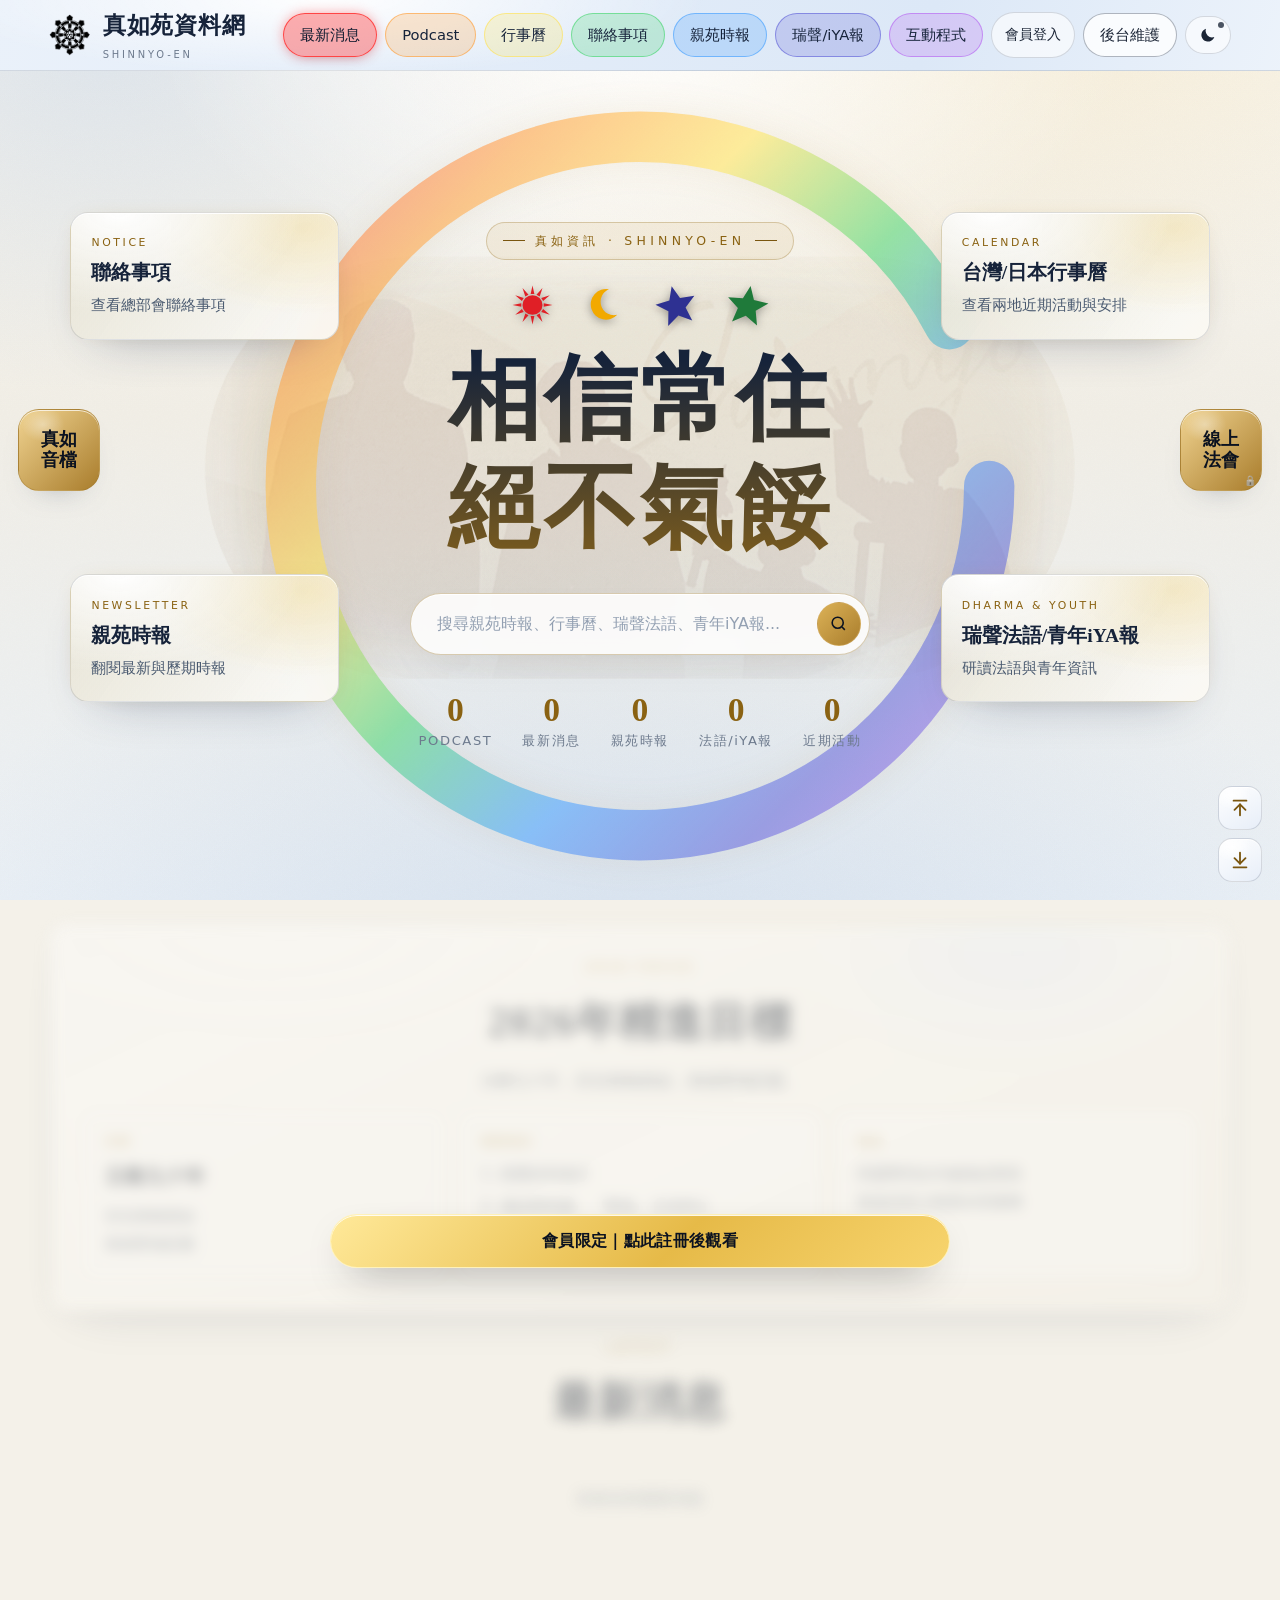
==== index.html @ df14cd8c "Add files via upload" ====
<!DOCTYPE html>
<html lang="zh-Hant">
<head>
  <meta charset="UTF-8" />
  <meta name="viewport" content="width=device-width, initial-scale=1.0" />
  <title>真如苑資料網站｜非官方資訊彙整</title>
  <meta name="description" content="真如苑非官方資料彙整網站，收錄親苑時報、Shinnyo Podcast、行事曆、瑞聲法語等資源。" />
  <meta name="theme-color" content="#0d1728" />
  <meta name="color-scheme" content="dark" />
  <meta name="referrer" content="strict-origin-when-cross-origin" />
  <link rel="stylesheet" href="assets/css/style.css?v=145" />
  <link rel="stylesheet" href="assets/css/member-barcode.css?v=5" />
  <link rel="stylesheet" href="assets/css/ipod.css?v=36" />
  <script src="assets/js/theme.js?v=3"></script>
  <script src="assets/js/scroll-top.js?v=1"></script>
  <link rel="icon" href="data:image/svg+xml,%3Csvg xmlns='http://www.w3.org/2000/svg' viewBox='0 0 100 100'%3E%3Ccircle cx='50' cy='50' r='38' fill='none' stroke='%23d4af68' stroke-width='7' stroke-linecap='round' stroke-dasharray='220 40'/%3E%3C/svg%3E" />
</head>
<body>
  <a class="skip-link" href="#mainContent">跳至主要內容</a>
  <div class="bg-aura"></div>
  <div class="bg-grain"></div>

  <!-- 導覽列 -->
  <nav class="nav" id="nav" aria-label="主要導覽">
    <div class="container nav-inner">
      <a class="brand" href="index.html">
        <img class="mark" src="assets/img/slogo.png" width="42" height="42" alt="" aria-hidden="true" decoding="async" />
        <span><b>真如苑資料網</b><small>SHINNYO-EN</small></span>
      </a>
      <button type="button" class="talk-nav-btn" id="talkFloatBtn" aria-label="真如音檔：開啟真如音檔">
        <span>真如</span><span>音檔</span>
      </button>
      <button type="button" class="talk-nav-btn live-nav-btn" id="liveVideoOpen" aria-label="線上法會：開啟線上法會影片">
        <span>線上</span><span>法會</span>
      </button>
      <button type="button" class="hamburger" id="hamburger" aria-label="開啟導覽選單" aria-controls="navLinks" aria-expanded="false">
        <svg viewBox="0 0 24 24" fill="none" stroke="currentColor" stroke-width="2"><path d="M3 6h18M3 12h18M3 18h18"/></svg>
      </button>
      <div class="nav-links" id="navLinks">
        <a href="#news" class="active">最新消息</a>
        <a href="#podcast">Podcast</a>
        <a href="#calendar">行事曆</a>
        <a href="#headquarters">聯絡事項</a>
        <a href="#newsletter">親苑時報</a>
        <a href="#dharma">瑞聲/iYA報</a>
        <a href="#tools">互動程式</a>
        <button type="button" class="member-nav-btn" id="memberOpen">會員登入</button>
        <button type="button" class="member-nav-btn member-settings-nav-btn" id="memberSettingsOpen" hidden>個人設定</button>
        <a href="admin.html" class="nav-cta">後台維護</a>
        <button type="button" class="member-nav-btn theme-toggle" id="themeToggle" data-theme-toggle aria-label="切換日間／夜間模式" title="切換日間／夜間模式">
          <svg class="ic-sun" viewBox="0 0 24 24" aria-hidden="true"><circle cx="12" cy="12" r="4.4"/><path d="M12 2.2v2.6M12 18.8v2.6M2.2 12h2.6M19.2 12h2.6M5.1 5.1l1.9 1.9M17 17l1.9 1.9M18.9 5.1L17 7M7 17l-1.9 1.9"/></svg>
          <svg class="ic-moon" viewBox="0 0 24 24" aria-hidden="true"><path d="M20.4 14.6A8.6 8.6 0 0 1 9.4 3.6a8.8 8.8 0 1 0 11 11z"/></svg>
          <span class="theme-auto-dot" aria-hidden="true"></span><span class="theme-toggle-text">日間模式</span>
        </button>
      </div>
    </div>
  </nav>

  <!-- Hero -->
  <header class="hero" id="top">
    <svg class="ensou" viewBox="0 0 100 100" aria-hidden="true">
      <circle cx="50" cy="50" r="38.8" fill="none" stroke="url(#g)" stroke-width="5.6" stroke-linecap="round" stroke-dasharray="225 27"/>
      <defs><linearGradient id="g" x1="0" y1="0" x2="1" y2="1">
        <stop offset="0" stop-color="#ff4040"/>
        <stop offset=".17" stop-color="#ff9a2e"/>
        <stop offset=".33" stop-color="#ffe14d"/>
        <stop offset=".5" stop-color="#3ed468"/>
        <stop offset=".67" stop-color="#3b9bff"/>
        <stop offset=".83" stop-color="#5b5bd6"/>
        <stop offset="1" stop-color="#b45ef0"/>
      </linearGradient></defs>
    </svg>
    <div class="container hero-content">
      <span class="eyebrow">真如資訊 · SHINNYO-EN</span>
      <div class="motif-row" aria-hidden="true">
        <img class="motif" src="assets/img/motif-sun.svg?v=3" width="48" height="48" alt="" decoding="async" />
        <img class="motif" src="assets/img/motif-moon.svg?v=2" width="48" height="48" alt="" decoding="async" />
        <img class="motif" src="assets/img/motif-star-blue.svg?v=2" width="48" height="48" alt="" decoding="async" />
        <img class="motif" src="assets/img/motif-star-green.svg?v=2" width="48" height="48" alt="" decoding="async" />
      </div>
      <h1>相信常住<br/>絕不氣餒</h1>
      <form class="hero-search" id="siteSearch" role="search">
        <label class="sr-only" for="siteSearchInput">搜尋網站內容</label>
        <input id="siteSearchInput" type="search" autocomplete="off" placeholder="搜尋親苑時報、行事曆、瑞聲法語、青年iYA報..." />
        <button type="submit" aria-label="搜尋">
          <svg viewBox="0 0 24 24" fill="none" stroke="currentColor" stroke-width="2"><circle cx="11" cy="11" r="7"/><path d="M20 20l-3.5-3.5"/></svg>
        </button>
      </form>
      <div class="stats" id="heroStats">
        <div class="stat"><b id="statPodcast">—</b><span>PODCAST</span></div>
        <div class="stat"><b id="statNews">—</b><span>最新消息</span></div>
        <div class="stat"><b id="statNewsletter">—</b><span>親苑時報</span></div>
        <div class="stat"><b id="statDharma">—</b><span>法語/iYA報</span></div>
        <div class="stat"><b id="statCal">—</b><span>近期活動</span></div>
      </div>
    </div>
    <div class="hero-features" aria-label="四大資料園地">
      <a href="#headquarters" class="hero-feature hero-feature-1 reveal">
        <span class="mini-kicker">NOTICE</span>
        <b>聯絡事項</b>
        <span>查看總部會聯絡事項</span>
      </a>
      <a href="#calendar" class="hero-feature hero-feature-2 reveal">
        <span class="mini-kicker">CALENDAR</span>
        <b>台灣/日本行事曆</b>
        <span>查看兩地近期活動與安排</span>
      </a>
      <a href="#newsletter" class="hero-feature hero-feature-3 reveal">
        <span class="mini-kicker">NEWSLETTER</span>
        <b>親苑時報</b>
        <span>翻閱最新與歷期時報</span>
      </a>
      <a href="#dharma" class="hero-feature hero-feature-4 reveal">
        <span class="mini-kicker">DHARMA &amp; YOUTH</span>
        <b>瑞聲法語/青年iYA報</b>
        <span>研讀法語與青年資訊</span>
      </a>
    </div>
  </header>

  <div class="search-popover" id="searchPopover" aria-live="polite" hidden>
    <div class="search-panel" role="dialog" aria-modal="true" aria-label="搜尋結果">
      <div class="search-panel-head">
        <b>搜尋結果</b>
        <button type="button" id="searchClose" aria-label="關閉搜尋結果">×</button>
      </div>
      <div class="search-results" id="searchResults"></div>
    </div>
  </div>

  <div class="talk-popover ipod-mode" id="talkPopover" hidden>
    <div class="talk-backdrop" data-talk-close aria-hidden="true"></div>
    <section class="talk-panel ipod" id="ipod" role="dialog" aria-modal="true" aria-labelledby="talkDialogTitle">
      <div class="ipod-screen-frame">
        <div class="ipod-screen">
          <div class="talk-head ipod-statusbar">
            <button type="button" class="ipod-close" id="talkClose" aria-label="關閉真如音檔">×</button>
            <span class="ipod-repeat-badge ipod-mode-ic" id="ipodRepeatBadge" data-mode="normal" role="img" aria-label="播放模式：正常" title="播放模式：正常"><svg class="ic-mode-normal" viewBox="0 0 24 24" aria-hidden="true"><path d="M3 12h11"/><path d="M11 7l5 5-5 5"/><path d="M20 5v14"/></svg><svg class="ic-mode-all" viewBox="0 0 24 24" aria-hidden="true"><path d="M16 2.5l4 4-4 4"/><path d="M3 11.5v-1a4 4 0 0 1 4-4h13"/><path d="M8 21.5l-4-4 4-4"/><path d="M21 12.5v1a4 4 0 0 1-4 4H4"/></svg><svg class="ic-mode-one" viewBox="0 0 24 24" aria-hidden="true"><path d="M16 2.5l4 4-4 4"/><path d="M3 11.5v-1a4 4 0 0 1 4-4h13"/><path d="M8 21.5l-4-4 4-4"/><path d="M21 12.5v1a4 4 0 0 1-4 4H4"/><text class="ic-mode-num" x="12" y="15.6" text-anchor="middle">1</text></svg></span>
            <b id="talkDialogTitle">Shinnyo iPod 真如音檔</b>
            <span class="ipod-status-right">
              <span class="ipod-volume-wrap">
                <button type="button" class="ipod-volume-btn" id="ipodVolumeBtn" aria-haspopup="true" aria-expanded="false" aria-label="靜音">
                  <svg class="ic-vol-on" viewBox="0 0 24 24" fill="none" stroke="currentColor" stroke-width="2" stroke-linecap="round" stroke-linejoin="round" aria-hidden="true"><path d="M4 9v6h4l5 5V4L8 9H4z"/><path d="M16.2 8.8a5 5 0 0 1 0 6.4"/><path d="M18.6 6.2a9 9 0 0 1 0 11.6"/></svg>
                  <svg class="ic-vol-off" viewBox="0 0 24 24" fill="none" stroke="currentColor" stroke-width="2" stroke-linecap="round" stroke-linejoin="round" aria-hidden="true"><path d="M4 9v6h4l5 5V4L8 9H4z"/><path d="M15.6 9.4l5.4 5.4M21 9.4l-5.4 5.4"/></svg>
                </button>
                <div class="ipod-volume-pop" id="ipodVolumePop" hidden>
                  <div class="ipod-volume-row">
                    <input type="range" class="ipod-volume-range" id="ipodVolumeRange" min="0" max="100" step="1" value="100" aria-label="音量" />
                    <span class="ipod-volume-pct" id="ipodVolumePct">100%</span>
                  </div>
                </div>
              </span>
              <span class="ipod-battery" aria-hidden="true"></span>
            </span>
          </div>

          <div class="ipod-screen-body">
            <div class="talk-picker" id="talkPicker" hidden>
              <div class="talk-picker-head">
                <label class="sr-only" for="talkFilter">篩選真如音檔</label>
                <input type="search" id="talkFilter" placeholder="輸入關鍵字篩選…" autocomplete="off" />
                <span class="talk-picker-count" id="talkPickerCount"></span>
                <span class="ipod-share-slot" id="talkShareSlot"></span>
              </div>
              <ul class="talk-picker-list" id="talkPickerList" role="listbox" aria-label="真如音檔清單"></ul>
            </div>
            <div class="talk-pager" id="talkPager"></div>

            <div class="ipod-now">
              <div class="ipod-nowmeta" id="ipodNowMeta"></div>
              <div class="talk-list" id="talkList"></div>
              <div class="ipod-progress" id="ipodProgress">
                <span class="ipod-time" id="ipodTimeNow">0:00</span>
                <div class="ipod-bar" id="ipodBar" role="slider" tabindex="0"
                     aria-label="播放進度" aria-valuemin="0" aria-valuemax="100" aria-valuenow="0">
                  <i id="ipodBarFill"></i>
                </div>
                <span class="ipod-time" id="ipodTimeLeft">-0:00</span>
              </div>
            </div>
          </div>
        </div>
      </div>

      <div class="ipod-wheel" id="ipodWheel">
        <button type="button" class="ipod-key ipod-key-menu" data-ipod="menu"><span>menu</span></button>
        <button type="button" class="ipod-key ipod-key-prev" data-ipod="prev" aria-label="上一則">
          <span aria-hidden="true"><svg viewBox="0 0 24 14" fill="currentColor"><path d="M11.2 1.1 2.6 7l8.6 5.9zM21.6 1.1 13 7l8.6 5.9z"/></svg></span>
        </button>
        <button type="button" class="ipod-key ipod-key-next" data-ipod="next" aria-label="下一則">
          <span aria-hidden="true"><svg viewBox="0 0 24 14" fill="currentColor"><path d="M12.8 1.1 21.4 7l-8.6 5.9zM2.4 1.1 11 7l-8.6 5.9z"/></svg></span>
        </button>
        <button type="button" class="ipod-key ipod-key-play ipod-key-repeat" id="ipodRepeatKey" data-ipod="repeat" aria-label="播放模式：正常，按下切換">
          <span class="ipod-mode-ic" data-mode="normal" aria-hidden="true"><svg class="ic-mode-normal" viewBox="0 0 24 24" aria-hidden="true"><path d="M3 12h11"/><path d="M11 7l5 5-5 5"/><path d="M20 5v14"/></svg><svg class="ic-mode-all" viewBox="0 0 24 24" aria-hidden="true"><path d="M16 2.5l4 4-4 4"/><path d="M3 11.5v-1a4 4 0 0 1 4-4h13"/><path d="M8 21.5l-4-4 4-4"/><path d="M21 12.5v1a4 4 0 0 1-4 4H4"/></svg><svg class="ic-mode-one" viewBox="0 0 24 24" aria-hidden="true"><path d="M16 2.5l4 4-4 4"/><path d="M3 11.5v-1a4 4 0 0 1 4-4h13"/><path d="M8 21.5l-4-4 4-4"/><path d="M21 12.5v1a4 4 0 0 1-4 4H4"/><text class="ic-mode-num" x="12" y="15.6" text-anchor="middle">1</text></svg></span>
        </button>
        <div class="ipod-scroll" id="ipodScroll" aria-hidden="true"></div>
        <button type="button" class="ipod-select" id="ipodSelect" data-ipod="select" aria-label="播放">
          <span class="ipod-select-icon" aria-hidden="true">
            <svg class="ic-play" viewBox="0 0 14 16" fill="currentColor"><path d="M2.4 1 12.6 8 2.4 15z"/></svg>
            <svg class="ic-pause" viewBox="0 0 14 16" fill="currentColor"><rect x="2" y="1" width="3.8" height="14" rx=".8"/><rect x="8.2" y="1" width="3.8" height="14" rx=".8"/></svg>
          </span>
        </button>
      </div>

      <span class="ipod-wordmark" aria-hidden="true">Shinnyo iPod</span>
    </section>
  </div>

  <div class="member-popover" id="memberPopover" hidden>
    <div class="member-backdrop" aria-hidden="true"></div>
    <section class="member-panel" role="dialog" aria-modal="true" aria-labelledby="memberDialogTitle">
      <button type="button" class="member-close" id="memberClose" aria-label="關閉會員視窗">×</button>
      <h2 id="memberDialogTitle">會員登入</h2>
      <div class="member-current" id="memberCurrent" hidden>
        <span id="memberCurrentName"></span>
        <button type="button" id="memberBarcodeOpen">出示條碼</button>
        <button type="button" id="memberLogout">登出</button>
      </div>
      <div class="member-note" id="memberNote" hidden></div>
      <div class="member-tabs member-settings-tabs" id="memberSettingsTabs" hidden>
        <button type="button" class="active" data-member-view="barcode">顯示條碼</button>
        <button type="button" data-member-view="profile">修改資料</button>
        <button type="button" data-member-view="contact">聯絡管理員</button>
      </div>
      <section class="member-barcode-pane" id="memberBarcodePane" hidden aria-label="顯示條碼">
        <div id="barcodePaneSurface" class="barcode-scan-surface" role="group" aria-label="我的條碼出示區" tabindex="0">
          <img id="barcodePaneImage" alt="我的個人條碼" hidden />
        </div>
        <p id="barcodePaneStatus" class="member-hint" role="status" aria-live="polite">讀取條碼圖片中…</p>
        <div class="barcode-actions">
          <button type="button" class="btn btn-gold" id="barcodePaneShow" disabled>放大出示</button>
          <button type="button" class="btn" id="barcodePaneManage">新增或更換條碼</button>
          <button type="button" class="btn" id="barcodePaneRetry" hidden>重新讀取</button>
        </div>
      </section>
      <form class="member-form" id="memberProfileForm">
        <label>姓名<input type="text" id="profileName" autocomplete="name" maxlength="50" required /></label>
        <label>經名<input type="text" id="profileDharmaName" autocomplete="off" maxlength="50" required /></label>
        <label>Email<input type="email" id="profileEmail" autocomplete="email" maxlength="120" readonly required /></label>
        <label>手機<input type="tel" id="profileMobile" autocomplete="tel" inputmode="tel" maxlength="10" pattern="09[0-9]{8}" readonly required /></label>
        <div class="member-hint">Email 或手機如需變更，請使用「聯絡管理員」，避免略過身分驗證。</div>
        <button type="submit" class="btn btn-gold member-submit">儲存修改</button>
        <section class="barcode-editor" aria-labelledby="barcodeEditorTitle">
          <h3 id="barcodeEditorTitle">個人條碼</h3>
          <p class="member-hint">上傳您現有的長條形條碼圖片（如發票條碼），儲存後可在其他裝置登入出示。支援 PNG、JPG、WebP，最大 5 MB；請保留完整條碼與左右留白。</p>
          <img id="barcodePreview" class="barcode-preview" alt="個人條碼預覽" hidden />
          <label>新增或更換圖片<input type="file" id="barcodeFile" accept="image/png,image/jpeg,image/webp" aria-describedby="barcodeStatus" /></label>
          <div class="barcode-actions">
            <button type="button" class="btn btn-gold" id="barcodeSave" disabled>儲存條碼圖片</button>
            <button type="button" class="btn" id="barcodeCancel" hidden>取消選取</button>
            <button type="button" class="btn" id="barcodeShow" disabled>放大出示</button>
            <button type="button" class="btn" id="barcodeRemove" disabled>移除圖片</button>
          </div>
          <p id="barcodeStatus" class="member-hint" role="status" aria-live="polite">尚未讀取條碼圖片。</p>
        </section>
      </form>
      <form class="member-form" id="memberContactForm">
        <label>給管理員的訊息<textarea id="contactMessage" rows="5" maxlength="2000" placeholder="請輸入您想告訴管理員的內容" required></textarea></label>
        <div class="member-hint">訊息會寄到管理員信箱，管理員可直接回覆您的 Email。</div>
        <button type="submit" class="btn btn-gold member-submit">送出訊息</button>
      </form>
      <p class="member-status" id="memberStatus" role="status" aria-live="polite">輸入手機即可登入。</p>
      <div class="member-tabs">
        <button type="button" class="active" data-member-tab="login">登入</button>
        <button type="button" data-member-tab="register">註冊</button>
      </div>
      <form class="member-form active" id="memberLoginForm">
        <label>手機<input type="tel" id="memberLoginMobile" autocomplete="tel" inputmode="tel" maxlength="10" pattern="09[0-9]{8}" placeholder="例：0968711059" required /></label>
        <div class="member-hint">請輸入註冊時填寫的手機號碼。</div>
        <button type="submit" class="btn btn-gold member-submit">會員登入</button>
      </form>
      <form class="member-form" id="memberRegisterForm">
        <label>姓名<input type="text" id="memberName" autocomplete="name" maxlength="50" placeholder="請輸入姓名" required /></label>
        <label>經名<input type="text" id="memberDharmaName" autocomplete="off" maxlength="50" placeholder="請輸入經名" required /></label>
        <label>Email<input type="email" id="memberEmail" autocomplete="email" maxlength="120" placeholder="name@example.com" required /></label>
        <label>手機<input type="tel" id="memberMobile" autocomplete="tel" inputmode="tel" maxlength="10" pattern="09[0-9]{8}" placeholder="例：0968711059" required /></label>
        <button type="button" class="btn btn-ghost member-code-request" id="memberRegisterCodeRequest">寄送註冊驗證碼</button>
        <label>六位數驗證碼<input type="text" id="memberRegisterCode" autocomplete="one-time-code" inputmode="numeric" maxlength="6" pattern="[0-9]{6}" placeholder="123456" required /></label>
        <button type="submit" class="btn btn-gold member-submit">驗證並註冊</button>
      </form>
    </section>
  </div>

  <div class="member-note-modal" id="memberNoteModal" hidden>
    <div class="member-note-modal-backdrop" aria-hidden="true"></div>
    <section class="member-note-modal-panel" role="dialog" aria-modal="true" aria-labelledby="memberNoteModalTitle">
      <button type="button" class="member-close" id="memberNoteModalClose" aria-label="關閉訊息視窗">×</button>
      <h2 id="memberNoteModalTitle">給您的訊息</h2>
      <div class="member-note-modal-text" id="memberNoteModalText"></div>
      <button type="button" class="btn btn-gold member-note-modal-ok" id="memberNoteModalOk">我知道了</button>
    </section>
  </div>

  <main id="mainContent" tabindex="-1">
    <!-- 首頁四大區 -->
    <section class="block" id="home">
      <div class="container">
        <div class="section-head center reveal">
          <span class="kicker">EXPLORE</span>
          <h2>四大資料園地</h2>
          <p>一站彙整核心資源，隨時掌握真如苑的法音與動態。</p>
        </div>
        <div class="grid feature-grid" id="featureGrid">
          <a href="#podcast" class="card feature reveal">
            <div class="ic"><svg viewBox="0 0 24 24"><path d="M12 3a4 4 0 0 1 4 4v4a4 4 0 0 1-8 0V7a4 4 0 0 1 4-4z"/><path d="M5 11a7 7 0 0 0 14 0M12 18v3"/></svg></div>
            <h3>Shinnyo Podcast</h3>
            <p>「等一個人的真如cafe」系列訪談，聆聽信徒的修行故事。</p>
            <span class="more">前往收聽 →</span>
          </a>
          <a href="#calendar" class="card feature reveal">
            <div class="ic"><svg viewBox="0 0 24 24"><rect x="3" y="4" width="18" height="17" rx="2"/><path d="M3 9h18M8 2v4M16 2v4"/></svg></div>
            <h3>台灣/日本行事曆</h3>
            <p>切換查看台灣與日本的法會、共修及活動安排。</p>
            <span class="more">查看行事曆 →</span>
          </a>
          <a href="#newsletter" class="card feature reveal">
            <div class="ic"><svg viewBox="0 0 24 24"><path d="M4 5h16v14H4z"/><path d="M8 9h8M8 13h8M8 17h5"/></svg></div>
            <h3>親苑時報</h3>
            <p>各期時報全集，記錄苑內動態與信仰生活點滴。</p>
            <span class="more">翻閱時報 →</span>
          </a>
          <a href="#dharma" class="card feature reveal">
            <div class="ic"><svg viewBox="0 0 24 24"><path d="M12 3c4 4 4 8 0 12-4-4-4-8 0-12z"/><path d="M5 21c3-4 11-4 14 0"/></svg></div>
            <h3>瑞聲法語/青年iYA報</h3>
            <p>切換研讀瑞聲法語、法母十七訓與青年資訊。</p>
            <span class="more">查看內容 →</span>
          </a>
        </div>

        <div class="annual-focus card reveal">
          <div class="section-head compact-head">
            <span class="kicker">2026 FOCUS</span>
            <h2>2026年精進目標</h2>
            <p>立教九十年，祈念南無真如，推進聖地莊嚴。</p>
          </div>
          <div class="annual-grid">
            <div class="annual-panel">
              <span class="mini-kicker">目標</span>
              <h3>立教九十年</h3>
              <p>祈念南無真如<br/>推進聖地莊嚴</p>
            </div>
            <div class="annual-panel">
              <span class="mini-kicker">實踐德目</span>
              <ol>
                <li>慈愛的利他行</li>
                <li>連結歸依處 - 「聖地」之信仰心</li>
              </ol>
            </div>
            <div class="annual-panel">
              <span class="mini-kicker">苑歌</span>
              <p>與靈尊同步共修築起聖苑<br/>悠遠流長之救度永世廣傳</p>
            </div>
          </div>
        </div>

        <!-- 最新消息 -->
        <div class="section-head reveal compact-head" id="news">
          <span class="kicker">LATEST</span>
          <h2>最新消息</h2>
        </div>
        <div class="grid cols-2" id="newsGrid">
          <div class="skeleton">載入中…</div>
        </div>
      </div>
    </section>

    <!-- 台灣/日本行事曆 -->
    <section class="block" id="calendar">
      <div class="container">
        <div class="section-head reveal">
          <span class="kicker">CALENDAR</span>
          <h2>行事曆</h2>
          <p>切換查看台灣與日本的近期活動。</p>
        </div>
        <div class="calendar-tabs" role="tablist" aria-label="選擇行事曆地區">
          <button type="button" id="calendarTaiwanTab" role="tab" aria-selected="true" aria-controls="calendarTaiwanPanel" data-calendar-tab="calendar">台灣行事曆</button>
          <button type="button" id="calendarJapanTab" role="tab" aria-selected="false" aria-controls="calendarJapanPanel" data-calendar-tab="japanCalendar" tabindex="-1">日本行事曆</button>
        </div>
        <div class="calendar-panel" id="calendarTaiwanPanel" role="tabpanel" aria-labelledby="calendarTaiwanTab" data-calendar-panel="calendar">
          <div class="grid cols-2" id="calendarGrid"><div class="skeleton">載入中…</div></div>
        </div>
        <div class="calendar-panel" id="calendarJapanPanel" role="tabpanel" aria-labelledby="calendarJapanTab" data-calendar-panel="japanCalendar" hidden>
          <div class="grid cols-2" id="japanCalendarGrid"><div class="skeleton">載入中…</div></div>
        </div>
      </div>
    </section>

    <!-- 總部會聯絡事項 -->
    <section class="block" id="headquarters">
      <div class="container">
        <div class="section-head reveal">
          <span class="kicker">HEADQUARTERS</span>
          <h2>總部會聯絡事項</h2>
        </div>
        <div class="grid cols-2" id="headquartersGrid"><div class="skeleton">載入中…</div></div>
      </div>
    </section>

    <!-- 親苑時報 -->
    <section class="block" id="newsletter">
      <div class="container">
        <div class="section-head reveal">
          <span class="kicker">NEWSLETTER</span>
          <h2>親苑時報全集</h2>
        </div>
        <div class="jump-picker" id="newsletterPicker" hidden>
          <div class="jp-groups" data-picker-groups role="tablist"></div>
          <div class="jp-slots" data-picker-slots role="group"></div>
        </div>
        <div class="grid cols-4" id="newsletterGrid"><div class="skeleton">載入中…</div></div>
      </div>
    </section>

    <!-- 瑞聲法語／青年iYA報 -->
    <section class="block" id="dharma">
      <div class="container">
        <div class="section-head reveal">
          <span class="kicker">DHARMA &amp; YOUTH</span>
          <h2>瑞聲法語／青年iYA報</h2>
          <p>切換閱讀瑞聲法語與青年iYA報。</p>
        </div>
        <div class="dharma-tabs" role="tablist" aria-label="選擇瑞聲法語或青年iYA報">
          <button type="button" id="dharmaTab" role="tab" aria-selected="true" aria-controls="dharmaPanel" data-dharma-tab="dharma">瑞聲法語</button>
          <button type="button" id="iyaTab" role="tab" aria-selected="false" aria-controls="iyaPanel" data-dharma-tab="iya" tabindex="-1">青年iYA報</button>
        </div>
        <div class="dharma-panel" id="dharmaPanel" role="tabpanel" aria-labelledby="dharmaTab" data-dharma-panel="dharma">
          <div class="jump-picker" id="dharmaPicker" hidden>
            <div class="jp-groups" data-picker-groups role="tablist"></div>
            <div class="jp-slots" data-picker-slots role="group"></div>
          </div>
          <div class="grid cols-8" id="dharmaGrid"><div class="skeleton">載入中…</div></div>
        </div>
        <div class="dharma-panel" id="iyaPanel" role="tabpanel" aria-labelledby="iyaTab" data-dharma-panel="iya" hidden>
          <div class="jump-picker" id="iyaPicker" hidden>
            <div class="jp-groups" data-picker-groups role="tablist"></div>
            <div class="jp-slots" data-picker-slots role="group"></div>
          </div>
          <div class="grid cols-8" id="iyaGrid"><div class="skeleton">載入中…</div></div>
        </div>
      </div>
    </section>
    <!-- 互動程式 -->
    <section class="block" id="tools">
      <div class="container">
        <div class="section-head reveal">
          <span class="kicker">INTERACTIVE</span>
          <h2>互動程式</h2>
        </div>
        <div class="grid cols-3" id="toolsGrid"><div class="skeleton">載入中…</div></div>
      </div>
    </section>
    <!-- Podcast -->
    <section class="block" id="podcast">
      <div class="container">
        <div class="section-head reveal">
          <span class="kicker">PODCAST</span>
          <h2>等一個人的真如cafe</h2>
        </div>
        <div class="grid cols-3" id="podcastGrid"><div class="skeleton">載入中…</div></div>
      </div>
    </section>

  </main>

  <div class="page-jump" aria-label="頁面快速導覽">
    <button type="button" class="page-jump-btn" id="jumpTop" aria-label="回到最上方">
      <svg viewBox="0 0 24 24" aria-hidden="true"><path d="M6 14l6-6 6 6"/><path d="M12 8v12"/><path d="M5 4h14"/></svg>
    </button>
    <button type="button" class="page-jump-btn" id="jumpBottom" aria-label="前往最下方">
      <svg viewBox="0 0 24 24" aria-hidden="true"><path d="M6 10l6 6 6-6"/><path d="M12 4v12"/><path d="M5 20h14"/></svg>
    </button>
  </div>

  <div class="live-video-modal" id="liveVideoModal" hidden>
    <div class="live-video-backdrop" data-live-close></div>
    <section class="live-video-panel" role="dialog" aria-modal="true" aria-label="即時影片播放">
      <button type="button" class="live-video-close" id="liveVideoClose" aria-label="關閉影片">
        <svg viewBox="0 0 24 24" aria-hidden="true"><path d="M6 6l12 12M18 6L6 18"/></svg>
      </button>
      <div class="live-video-frame live-video-launch">
        <div class="live-launch-inner">
          <span class="live-launch-icon" aria-hidden="true">
            <svg viewBox="0 0 24 24"><path d="M8 5v14l11-7z"/></svg>
          </span>
          <h3 id="liveVideoTitle">2026/7/19 10:00 立教90年 真如開祖恆明法會</h3>
          <a class="live-source-link primary" id="liveVideoLink" href="https://vimeo.com/event/4854885">開啟官方影片 →</a>
        </div>
      </div>
      <div class="live-video-actions">
        <a class="live-source-link" id="liveOfficialPageLink" href="https://www.shinnyo-en.org.tw/at2026/index2026.html">前往官方活動頁 →</a>
        <a class="live-line-share" id="liveLineShare" href="https://line.me/R/msg/text/?2026%2F7%2F19%2010%3A00%20%E7%AB%8B%E6%95%9990%E5%B9%B4%20%E7%9C%9F%E5%A6%82%E9%96%8B%E7%A5%96%E6%81%86%E6%98%8E%E6%B3%95%E6%9C%83%0Ahttps%3A%2F%2Fvimeo.com%2Fevent%2F4854885" aria-label="轉傳 LINE">
          <svg viewBox="0 0 48 48" aria-hidden="true">
            <path d="M24 7C13.5 7 5 13.8 5 22.2c0 7.5 6.7 13.7 15.6 14.9.6.1 1.4.5 1.6 1.1.2.5.1 1.3.1 1.8l-.3 2c-.1.6-.5 2.2 1.9 1.2 2.4-1 12.8-7.5 17.5-12.9 3.2-3.5 4.6-7.1 4.6-10.1C43 13.8 34.5 7 24 7z"/>
            <path d="M15.2 25.8h4.2v2.4h-6.9V16.9h2.7v8.9zm8.3 2.4h-2.7V16.9h2.7v11.3zm10.5 0h-2.4l-4.4-6.4v6.4h-2.6V16.9h2.4l4.4 6.5v-6.5H34v11.3zm8.4-8.9h-4.7v2h4.2v2.3h-4.2v2.2h4.7v2.4H35V16.9h7.4v2.4z"/>
          </svg>
        </a>
      </div>
    </section>
  </div>

  <!-- 頁尾 -->
  <footer class="site">
    <div class="container">
      <div class="foot-bottom">
        <span>© <span id="year"></span> 真如苑資料網站（非官方）</span>
        <span>經號:41355所有</span>
      </div>
    </div>
  </footer>

  <script src="assets/js/config.js?v=6"></script>
  <dialog id="barcodeDialog" class="barcode-dialog" aria-labelledby="barcodeDialogTitle">
    <button type="button" id="barcodeClose" class="barcode-close" aria-label="關閉條碼圖片">×</button>
    <h2 id="barcodeDialogTitle">我的條碼</h2>
    <p id="barcodeScanStatus" role="status" aria-live="polite"></p>
    <div id="barcodeScanSurface" class="barcode-scan-surface" role="group" aria-label="個人條碼出示區" tabindex="0" autofocus><img id="barcodeScanImage" alt="供條碼機掃描的個人條碼" hidden /></div>
    <p class="barcode-scan-hint">請提高螢幕亮度，將完整條碼對準掃描器。長條碼可將手機轉為橫向，放大後掃描。</p>
    <button type="button" id="barcodeRetry" class="btn" hidden>重新讀取</button>
    <button type="button" id="barcodeManage" class="btn">新增或更換圖片</button>
  </dialog>
  <script src="assets/js/api.js?v=43"></script>
  <script src="assets/js/member-barcode.js?v=4"></script>
  <script src="assets/js/app.js?v=173"></script>
  <script src="assets/js/ipod.js?v=18"></script>
</body>
</html>
---- assets/css/style.css ----
/* ============================================================
   真如苑資料網站 — 莊嚴禪意深色主題
   ============================================================ */
:root {
  --ink-900: #0b1220;
  --ink-850: #101a2d;
  --ink-800: #14213a;
  --ink-700: #1b2b49;
  --ink-600: #26395e;
  --line: rgba(225, 188, 104, 0.26);
  --line-soft: rgba(255, 255, 255, 0.18);

  --gold-300: #f3d98f;
  --gold-400: #e2bd61;
  --gold-500: #d3a94d;
  --gold-600: #b78a35;
  --gold-glow: rgba(226, 189, 97, 0.42);

  --text: #f5f7fb;
  --text-soft: #c3ccdc;
  --text-dim: #8e9ab0;

  --radius: 18px;
  --radius-sm: 12px;
  --shadow: 0 24px 62px -28px rgba(0, 0, 0, 0.70), 0 14px 30px -18px rgba(130, 162, 220, 0.52), inset 0 1px 0 rgba(255,255,255,.12);
  --maxw: 96%;

  --serif: 'Noto Serif TC', 'Songti TC', 'PMingLiU', Georgia, serif;
  --sans: 'Noto Sans TC', 'PingFang TC', 'Microsoft JhengHei', system-ui, sans-serif;
}

* { box-sizing: border-box; margin: 0; padding: 0; }
html { scroll-behavior: smooth; scroll-padding-top: 86px; }

.skip-link {
  position: fixed;
  left: 16px;
  top: 12px;
  z-index: 9999;
  transform: translateY(-160%);
  padding: 9px 14px;
  border-radius: 10px;
  color: var(--ink-900);
  background: var(--gold-300);
  font-weight: 700;
}
.skip-link:focus { transform: translateY(0); }

body {
  font-family: var(--sans);
  color: var(--text);
  background: #0d1728;
  line-height: 1.75;
  -webkit-font-smoothing: antialiased;
  overflow-x: hidden;
}
html.modal-open,
html.modal-open body { overflow: hidden; }

html.member-locked main section.block {
  min-height: 260px;
  isolation: isolate;
}
html.member-locked main section.block > .container {
  filter: blur(7px);
  opacity: .38;
  pointer-events: none;
  user-select: none;
}
.member-lock-bar {
  position: absolute;
  left: 50%;
  top: 50%;
  z-index: 9;
  transform: translate(-50%, -50%);
  width: min(620px, calc(100% - 32px));
  min-height: 54px;
  padding: 12px 22px;
  border: 1px solid rgba(255, 244, 190, .92);
  border-radius: 999px;
  color: var(--ink-900);
  background: linear-gradient(135deg, #ffe999, #e6ba48 56%, #f7d46d);
  box-shadow: 0 16px 42px -22px rgba(0,0,0,.88), inset 0 1px 0 rgba(255,255,255,.88);
  cursor: pointer;
  font: inherit;
  font-weight: 800;
  text-align: center;
  letter-spacing: .02em;
  transition: transform .2s ease, box-shadow .2s ease, filter .2s ease;
}
.member-lock-bar:hover { filter: brightness(1.05); transform: translate(-50%, -50%) translateY(-2px); }
.member-lock-bar:focus-visible { outline: 3px solid rgba(255,255,255,.92); outline-offset: 3px; }
.member-lock-bar[hidden] { display: none; }

/* 背景氛圍：深藍墨色 + 金色光暈 */
.bg-aura {
  position: fixed; inset: 0; z-index: -2;
  background:
    radial-gradient(760px 420px at 50% 4%, rgba(255, 255, 255, 0.20), transparent 64%),
    radial-gradient(520px 360px at 30% 18%, rgba(255, 255, 255, 0.12), transparent 68%),
    radial-gradient(560px 360px at 72% 18%, rgba(255, 255, 255, 0.12), transparent 68%),
    radial-gradient(1050px 680px at 78% -8%, rgba(226, 189, 97, 0.24), transparent 62%),
    radial-gradient(880px 560px at 8% 5%, rgba(76, 118, 178, 0.34), transparent 62%),
    radial-gradient(1100px 760px at 50% 115%, rgba(50, 82, 132, 0.34), transparent 68%),
    linear-gradient(180deg, #16243c 0%, #101c30 44%, #111a2b 100%);
}
.bg-grain {
  position: fixed; inset: 0; z-index: -1; opacity: 0.032; pointer-events: none;
  background-image: url("data:image/svg+xml,%3Csvg xmlns='http://www.w3.org/2000/svg' width='120' height='120'%3E%3Cfilter id='n'%3E%3CfeTurbulence type='fractalNoise' baseFrequency='0.85' numOctaves='2'/%3E%3C/filter%3E%3Crect width='100%25' height='100%25' filter='url(%23n)'/%3E%3C/svg%3E");
}

a { color: inherit; text-decoration: none; }
img { max-width: 100%; display: block; }

.container { width: 100%; max-width: var(--maxw); margin: 0 auto; padding: 0 clamp(12px, 1.8vw, 24px); }
.gold { color: var(--gold-400); }
.muted { color: var(--text-soft); }

/* ---------- 導覽列 ---------- */
.nav {
  position: fixed; top: 0; left: 0; right: 0; z-index: 100;
  color: #fff; text-shadow: 0 1px 3px rgba(0,0,0,.4);
  border-bottom: 1px solid rgba(255,255,255,.28);
  background:
    radial-gradient(560px 110px at 18% 0%, rgba(255,255,255,.30), transparent 68%),
    radial-gradient(460px 100px at 82% 0%, rgba(118,168,235,.26), transparent 64%),
    linear-gradient(105deg, #16243c 0%, #30446c 28%, #f2f8ff 52%, #4c76b2 72%, #101c30 100%);
  background-size: 140% 100%, 150% 100%, 260% 100%;
  animation: blueWhiteGlowFlow 16s ease-in-out infinite, blueWhiteGlowPulse 5s ease-in-out infinite;
  transition: box-shadow .3s;
}
.nav.scrolled { box-shadow: 0 14px 34px -20px rgba(0,0,0,.55); }
/* 頂欄下緣的細載入進度條（由 api.js 依實際請求驅動） */
.load-progress {
  position: absolute;
  left: 0; right: 0; bottom: -1px;   /* 疊在 border-bottom 上，貼齊下緣 */
  height: 2px;
  z-index: 5;
  overflow: hidden;
  pointer-events: none;
  opacity: 0;
  transition: opacity .3s ease;
}
.load-progress.is-active { opacity: 1; }
.load-progress-fill {
  display: block;
  width: 0; height: 100%;
  border-radius: 0 2px 2px 0;
  background: linear-gradient(90deg, #c81e2d, #ff3b30 45%, #ff6b4a);
  box-shadow: 0 0 8px rgba(255,59,48,.8);
  transition: width .25s ease;
}
@media (prefers-reduced-motion: reduce) {
  .load-progress-fill { transition: none; }
}
.nav .brand b, .nav .brand small { color: #fff !important; }
.nav .nav-links a { color: #fff; background: rgba(255,255,255,.16); border-color: rgba(255,255,255,.28); }
.nav .nav-links a:hover, .nav .nav-links a:focus-visible, .nav .nav-links a.active {
  color: #fff; background: rgba(255,255,255,.36); border-color: rgba(255,255,255,.75); box-shadow: none;
}
/* 主選單 7 顆按鈕：紅橙黃綠藍靛紫（與 hero 彩虹光圈同色系） */
.nav .nav-links a:nth-child(1) { --c: 255, 64, 64; }   /* 紅 */
.nav .nav-links a:nth-child(2) { --c: 255, 154, 46; }  /* 橙 */
.nav .nav-links a:nth-child(3) { --c: 255, 225, 77; }  /* 黃 */
.nav .nav-links a:nth-child(4) { --c: 62, 212, 104; }  /* 綠 */
.nav .nav-links a:nth-child(5) { --c: 59, 155, 255; }  /* 藍 */
.nav .nav-links a:nth-child(6) { --c: 91, 91, 214; }   /* 靛 */
.nav .nav-links a:nth-child(7) { --c: 180, 94, 240; }  /* 紫 */
.nav .nav-links a:nth-child(-n+7) {
  background: rgba(var(--c), .30);
  border-color: rgba(var(--c), .62);
}
.nav .nav-links a:nth-child(-n+7):hover,
.nav .nav-links a:nth-child(-n+7):focus-visible,
.nav .nav-links a:nth-child(-n+7).active {
  color: #fff;
  background: rgba(var(--c), .48);
  border-color: rgba(var(--c), .95);
  box-shadow: 0 0 14px rgba(var(--c), .85), 0 0 30px rgba(var(--c), .40);
}
.nav .nav-cta { background: rgba(0,0,0,.30) !important; border-color: rgba(255,255,255,.65) !important; }
.member-nav-btn {
  border: 1px solid rgba(255,255,255,.36);
  border-radius: 999px;
  background: rgba(255,255,255,.16);
  color: #fff;
  padding: 9px 13px;
  font: inherit;
  font-size: .9rem;
  cursor: pointer;
}
.member-nav-btn:hover,
.member-nav-btn:focus-visible {
  background: rgba(255,255,255,.36);
  border-color: rgba(255,255,255,.75);
  outline: none;
}
.member-nav-btn.is-logged-in {
  border-color: rgba(182,230,199,.72);
  background: linear-gradient(135deg, rgba(182,230,199,.28), rgba(212,175,104,.16));
  box-shadow: 0 0 18px -10px rgba(182,230,199,.9), inset 0 1px 0 rgba(255,255,255,.18);
}
.nav .hamburger { color: #fff; }
.nav-inner { display: flex; align-items: center; gap: 24px; height: 70px; }
.brand { display: flex; align-items: center; gap: 12px; font-family: var(--serif); }
.brand .mark {
  width: 42px; height: 42px; flex: 0 0 42px;
  object-fit: contain;
  filter: drop-shadow(0 0 10px rgba(231, 205, 143, .28));
}
.brand b { font-size: 1.42rem; letter-spacing: .04em; white-space: nowrap; }
.brand small { display: block; color: var(--text-dim); font-size: .62rem; letter-spacing: .28em; font-family: var(--sans); }
.nav-links { display: flex; gap: 8px; margin-left: auto; align-items: center; }
.nav-links a,
.foot-links a {
  display: inline-flex;
  align-items: center;
  justify-content: center;
  min-height: 38px;
  padding: 8px 16px;
  border: 1px solid transparent;
  border-radius: 999px;
  font-size: .92rem;
  font-weight: 500;
  color: var(--text-soft);
  background: rgba(255, 255, 255, .035);
  position: relative;
  transition: color .25s, background .25s, border-color .25s, box-shadow .25s, transform .2s;
}
.nav-links a:hover,
.nav-links a:focus-visible,
.nav-links a.active,
.foot-links a:hover,
.foot-links a:focus-visible {
  color: var(--gold-300);
  background: rgba(212,175,104,.09);
  border-color: rgba(212,175,104,.58);
  box-shadow: 0 0 0 3px rgba(212,175,104,.10);
}
.nav-links a:hover,
.foot-links a:hover { transform: translateY(-1px); }
.nav-links a:focus-visible,
.foot-links a:focus-visible { outline: none; }
.talk-nav-btn {
  position: fixed;
  left: 18px;
  top: 50%;
  z-index: 95;
  width: 82px;
  height: 82px;
  display: grid;
  place-items: center;
  align-content: center;
  gap: 1px;
  padding: 0;
  border: 1px solid rgba(255,255,255,.28);
  border-radius: 21px;
  color: var(--ink-900);
  background:
    radial-gradient(30px 24px at 30% 18%, rgba(255,255,255,.38), transparent 72%),
    linear-gradient(135deg, var(--gold-300), var(--gold-600));
  box-shadow: 0 18px 42px -24px rgba(0,0,0,.78), 0 0 24px -12px rgba(255,255,255,.72), inset 0 1px 0 rgba(255,255,255,.38);
  font-family: var(--serif);
  font-size: 1.12rem;
  font-weight: 800;
  line-height: 1.1;
  cursor: pointer;
  transform: translateY(-50%);
  transition: transform .2s, box-shadow .2s, border-color .2s;
}
.talk-nav-btn span { display: block; letter-spacing: 0; }
/* 線上法會：桌機放在畫面右側，與「真如音檔」左右對稱 */
.live-nav-btn { left: auto; right: 18px; }
/* 未登入時標示為會員限定 */
.live-nav-btn.is-locked::after {
  content: '🔒';
  position: absolute;
  right: 5px;
  bottom: 4px;
  font-size: .62rem;
  line-height: 1;
  filter: grayscale(1);
  opacity: .78;
}
.talk-nav-btn:hover,
.talk-nav-btn:focus-visible {
  border-color: rgba(255,255,255,.55);
  box-shadow: 0 22px 48px -24px rgba(0,0,0,.82), 0 0 30px -10px rgba(255,255,255,.84), inset 0 1px 0 rgba(255,255,255,.46);
  transform: translateY(-50%) translateY(-1px);
  outline: none;
}
.hamburger {
  position: relative;
  display: none; margin-left: auto;
  width: 48px; height: 48px; padding: 0;
  background:
    radial-gradient(28px 22px at 32% 18%, rgba(255,255,255,.26), transparent 72%),
    linear-gradient(150deg, rgba(52,72,112,.92), rgba(22,34,57,.94));
  border: 1px solid rgba(255,255,255,.28);
  border-radius: 15px; color: var(--gold-300); cursor: pointer;
  display: none; place-items: center;
  box-shadow: 0 12px 30px -18px rgba(0,0,0,.72), inset 0 1px 0 rgba(255,255,255,.20);
  transition: color .2s, background .2s, border-color .2s, box-shadow .2s, transform .2s;
}
.hamburger svg { width: 25px; height: 25px; filter: drop-shadow(0 0 8px rgba(243,217,143,.28)); }
.hamburger:hover,
.hamburger:focus-visible {
  color: #fff4c6;
  border-color: rgba(255,255,255,.42);
  box-shadow: 0 16px 34px -20px rgba(0,0,0,.72), 0 0 22px -10px rgba(255,255,255,.70), inset 0 1px 0 rgba(255,255,255,.28);
  transform: translateY(-1px);
  outline: none;
}
.hamburger.member-logged-in {
  color: #e7ffe9;
  border-color: rgba(182,230,199,.72);
  background:
    radial-gradient(28px 22px at 32% 18%, rgba(255,255,255,.30), transparent 72%),
    linear-gradient(150deg, rgba(74,119,92,.92), rgba(28,49,48,.94));
  box-shadow: 0 16px 34px -20px rgba(0,0,0,.72), 0 0 24px -8px rgba(182,230,199,.90), inset 0 1px 0 rgba(255,255,255,.28);
}
.hamburger.member-logged-in::after {
  content: '';
  position: absolute;
  top: 7px;
  right: 7px;
  width: 9px;
  height: 9px;
  border: 2px solid rgba(20,31,52,.92);
  border-radius: 50%;
  background: #b6e6c7;
  box-shadow: 0 0 12px rgba(182,230,199,.88);
}

/* ---------- Hero ---------- */
.hero {
  position: relative;
  min-height: 100vh;
  padding: 148px 0 72px;
  text-align: center;
  overflow: hidden;
  display: flex;
  align-items: center;
  justify-content: center;
}
.hero::before {
  content: '';
  position: absolute;
  left: 50%;
  top: 52%;
  width: min(1320px, 68vw);
  aspect-ratio: 1600 / 777;
  transform: translate(-50%, -50%);
  background: url("../img/hero-shinnyo-wash.png") center / contain no-repeat;
  border-radius: 999px;
  opacity: .46;
  mix-blend-mode: screen;
  filter: saturate(.75) brightness(1.12);
  -webkit-mask-image: radial-gradient(ellipse at center, #000 0 58%, rgba(0,0,0,.78) 70%, transparent 100%);
  mask-image: radial-gradient(ellipse at center, #000 0 58%, rgba(0,0,0,.78) 70%, transparent 100%);
  pointer-events: none;
  z-index: 0;
}
.hero::after {
  content: '';
  position: absolute;
  left: 50%;
  top: 52%;
  width: min(1320px, 68vw);
  aspect-ratio: 1600 / 777;
  transform: translate(calc(-50% + 10px), calc(-50% + 12px));
  background: url("../img/hero-shinnyo-wash.png") center / contain no-repeat;
  border-radius: 999px;
  opacity: .18;
  mix-blend-mode: multiply;
  filter: saturate(.35) brightness(.62) blur(.6px);
  -webkit-mask-image: radial-gradient(ellipse at center, #000 0 58%, rgba(0,0,0,.72) 70%, transparent 100%);
  mask-image: radial-gradient(ellipse at center, #000 0 58%, rgba(0,0,0,.72) 70%, transparent 100%);
  pointer-events: none;
  z-index: 0;
}
.hero .ensou {
  position: absolute; top: 54%; left: 50%; width: min(900px, 124vw); aspect-ratio: 1;
  transform: translate(-50%, -50%); opacity: .62; z-index: 0; pointer-events: none;
  filter: drop-shadow(0 0 22px rgba(212, 175, 104, .14));
  animation: spin 38s linear infinite;
}
@keyframes spin { to { transform: translate(-50%, -50%) rotate(360deg); } }
@keyframes spinMobileOuter { to { transform: translate(-50%, -50%) rotate(360deg); } }
.hero-content { position: relative; z-index: 3; }
.eyebrow {
  display: inline-flex; align-items: center; gap: 10px; font-size: .78rem; letter-spacing: .34em;
  color: var(--gold-300); text-transform: uppercase; margin-bottom: 18px;
  padding: 7px 16px; border: 1px solid var(--line); border-radius: 999px;
  background: rgba(212,175,104,.05);
}
.eyebrow::before, .eyebrow::after { content: ''; width: 22px; height: 1px; background: var(--gold-600); }
/* 日月星辰四小圖（取自苑內版畫圖樣） */
.motif-row {
  display: flex;
  align-items: center;
  justify-content: center;
  gap: clamp(14px, 2vw, 26px);
  margin: 4px 0 16px;
}
.motif {
  width: clamp(36px, 3.6vw, 50px);
  height: auto;
  display: block;
  filter: drop-shadow(0 2px 5px rgba(0, 0, 0, .35));
  animation: motifFloat 5.2s ease-in-out infinite;
}
.motif:nth-child(2) { animation-delay: .5s; }
.motif:nth-child(3) { animation-delay: 1s; }
.motif:nth-child(4) { animation-delay: 1.5s; }
@keyframes motifFloat {
  0%, 100% { transform: translateY(0); }
  50% { transform: translateY(-4px); }
}
/* 深色底下深藍星星會糊掉，補一圈淡光暈 */
html:not([data-theme="light"]) .motif {
  filter: drop-shadow(0 0 6px rgba(255, 255, 255, .55)) drop-shadow(0 2px 5px rgba(0, 0, 0, .45));
}
@media (max-width: 860px) {
  .motif-row { gap: 14px; margin: 0 0 10px; }
}

.hero h1 {
  font-family: var(--serif); font-weight: 600; line-height: 1.18;
  font-size: clamp(2.9rem, 7.6vw, 5.8rem); letter-spacing: .03em;
  background: linear-gradient(180deg, #fff 10%, var(--gold-300) 130%);
  -webkit-background-clip: text; background-clip: text; color: transparent;
}
.hero p.lead { max-width: 640px; margin: 16px auto 0; color: var(--text-soft); font-size: 1.08rem; }
.hero-actions { margin-top: 28px; display: flex; gap: 14px; justify-content: center; flex-wrap: wrap; }
.sr-only {
  position: absolute;
  width: 1px;
  height: 1px;
  padding: 0;
  margin: -1px;
  overflow: hidden;
  clip: rect(0, 0, 0, 0);
  white-space: nowrap;
  border: 0;
}
.hero-search {
  width: min(460px, 92%);
  margin: 30px auto 0;
  display: flex;
  align-items: center;
  gap: 10px;
  padding: 8px;
  border: 1px solid rgba(212,175,104,.32);
  border-radius: 999px;
  background: rgba(8, 13, 25, .66);
  box-shadow: 0 18px 48px -28px rgba(0,0,0,.9), inset 0 1px 0 rgba(255,255,255,.04);
  backdrop-filter: blur(10px);
}
.hero-search:focus-within {
  border-color: rgba(212,175,104,.72);
  box-shadow: 0 0 0 4px rgba(212,175,104,.12), 0 18px 48px -28px rgba(0,0,0,.9);
}
.hero-search input {
  min-width: 0;
  flex: 1;
  height: 44px;
  border: 0;
  outline: 0;
  background: transparent;
  color: var(--text);
  font: inherit;
  padding: 0 12px 0 18px;
}
.hero-search input::placeholder { color: var(--text-dim); }
.hero-search button {
  width: 44px;
  height: 44px;
  border: 1px solid rgba(212,175,104,.45);
  border-radius: 50%;
  display: grid;
  place-items: center;
  cursor: pointer;
  color: var(--ink-900);
  background: linear-gradient(135deg, var(--gold-400), var(--gold-600));
  transition: transform .2s, box-shadow .25s;
}
.hero-search button:hover,
.hero-search button:focus-visible {
  transform: translateY(-1px);
  box-shadow: 0 10px 28px -16px var(--gold-glow);
  outline: none;
}
.hero-search svg { width: 19px; height: 19px; }

.btn {
  display: inline-flex; align-items: center; gap: 9px; cursor: pointer;
  padding: 13px 26px; border-radius: 999px; font-size: .96rem; font-weight: 500;
  border: 1px solid transparent; transition: transform .2s, box-shadow .3s, background .25s, color .25s;
}
.btn:hover { transform: translateY(-2px); }
.btn-gold {
  background: linear-gradient(135deg, var(--gold-400), var(--gold-600));
  color: var(--ink-900); box-shadow: 0 14px 34px -12px var(--gold-glow);
}
.btn-gold:hover { box-shadow: 0 18px 44px -10px var(--gold-glow); }
.btn-ghost { border-color: var(--line); color: var(--text); background: rgba(255,255,255,.02); }
.btn-ghost:hover { border-color: var(--gold-500); color: var(--gold-300); }

.search-popover {
  position: fixed;
  inset: 0;
  z-index: 180;
  display: grid;
  place-items: start center;
  padding: 92px 18px 24px;
  background: rgba(3, 6, 13, .48);
  backdrop-filter: blur(8px);
}
.search-popover[hidden] { display: none !important; }
.search-panel {
  width: min(760px, 100%);
  max-height: min(70vh, 680px);
  overflow: hidden;
  border: 1px solid rgba(212,175,104,.26);
  border-radius: 18px;
  background: rgba(10, 16, 32, .96);
  box-shadow: 0 30px 80px -32px rgba(0,0,0,.95);
}
.search-panel-head {
  display: flex;
  align-items: center;
  justify-content: space-between;
  gap: 16px;
  padding: 16px 18px;
  border-bottom: 1px solid var(--line-soft);
}
.search-panel-head b {
  font-family: var(--serif);
  color: var(--gold-300);
  font-size: 1.12rem;
}
.search-panel-head button {
  width: 34px;
  height: 34px;
  border: 1px solid var(--line-soft);
  border-radius: 50%;
  background: rgba(255,255,255,.03);
  color: var(--text-soft);
  cursor: pointer;
  font-size: 1.4rem;
  line-height: 1;
}
.search-panel-head button:hover,
.search-panel-head button:focus-visible {
  color: var(--gold-300);
  border-color: var(--gold-600);
  outline: none;
}
.search-results {
  max-height: calc(min(70vh, 680px) - 67px);
  overflow: auto;
  padding: 12px;
}
.search-result {
  display: block;
  padding: 14px 16px;
  border: 1px solid transparent;
  border-radius: 12px;
  color: inherit;
}
.search-result:hover,
.search-result:focus-visible {
  border-color: rgba(212,175,104,.45);
  background: rgba(212,175,104,.07);
  outline: none;
}
.search-result + .search-result { margin-top: 8px; }
.search-result .type {
  display: inline-flex;
  margin-bottom: 4px;
  color: var(--gold-300);
  font-size: .72rem;
  letter-spacing: .16em;
}
.search-result b { display: block; color: var(--text); font-size: 1rem; }
.search-result p { color: var(--text-soft); font-size: .88rem; margin-top: 4px; line-height: 1.55; }
.search-empty { color: var(--text-soft); text-align: center; padding: 34px 18px; }

/* 統計列 */
.stats { display: flex; gap: 30px; justify-content: center; flex-wrap: wrap; margin-top: 38px; }
.stat { text-align: center; }
.stat b { font-family: var(--serif); font-size: 2.1rem; color: var(--gold-300); display: block; line-height: 1; }
.stat span { font-size: .82rem; color: var(--text-dim); letter-spacing: .12em; }

.hero-features {
  position: absolute;
  inset: 0;
  z-index: 3;
  pointer-events: none;
}
.hero-feature {
  position: absolute;
  width: clamp(320px, 20vw, 390px);
  min-height: 146px;
  padding: 22px 24px;
  border: 1px solid rgba(255,255,255,.42);
  border-radius: 18px;
  background:
    radial-gradient(260px 140px at 18% 0%, rgba(255,255,255,.38), transparent 68%),
    radial-gradient(220px 120px at 88% 12%, rgba(242,210,126,.34), transparent 72%),
    linear-gradient(125deg, rgba(226,189,97,.30), transparent 34%),
    linear-gradient(135deg, rgba(69,101,160,.94), rgba(24,40,72,.96) 48%, rgba(126,94,38,.68) 100%);
  background-size: 100% 100%, 100% 100%, 220% 220%, 220% 220%;
  box-shadow:
    0 28px 68px -28px rgba(0, 0, 0, .94),
    0 0 34px -10px rgba(255,255,255,.72),
    0 0 30px -8px rgba(226,189,97,.58),
    inset 0 1px 0 rgba(255,255,255,.34);
  backdrop-filter: blur(10px);
  display: flex;
  flex-direction: column;
  justify-content: center;
  gap: 4px;
  text-align: left;
  pointer-events: auto;
  overflow: hidden;
  transition: transform .28s, border-color .28s, box-shadow .28s, background-position .7s;
  animation: featureGradient 9s ease-in-out infinite alternate;
}
.hero-feature::before {
  content: '';
  position: absolute;
  inset: 0;
  pointer-events: none;
  background:
    linear-gradient(115deg, transparent 0 34%, rgba(255,255,255,.24) 46%, transparent 58%),
    radial-gradient(160px 80px at 86% 18%, rgba(243,217,143,.20), transparent 72%);
  transform: translateX(-120%);
  opacity: .72;
  transition: transform .72s ease;
}
.hero-feature::after {
  content: '';
  position: absolute;
  top: 50%;
  width: clamp(58px, 5vw, 112px);
  height: 1px;
  background: linear-gradient(90deg, transparent, rgba(255,255,255,.78), rgba(226,189,97,.70));
  pointer-events: none;
  box-shadow: 0 0 18px rgba(255,255,255,.42);
}
.hero-feature:hover {
  border-color: rgba(255,255,255,.38);
  transform: translateY(-6px) scale(1.015);
  background-position: 0 0, 100% 50%, 100% 50%;
  box-shadow: 0 28px 70px -34px rgba(0, 0, 0, .9), 0 0 38px -16px rgba(255,255,255,.78), 0 0 32px -14px rgba(226,189,97,.55), inset 0 1px 0 rgba(255,255,255,.24);
}
.hero-feature:hover::before { transform: translateX(120%); }
.hero-feature > * { position: relative; z-index: 1; }
.hero-feature .mini-kicker {
  color: #ffe3a0;
  font-size: .68rem;
  letter-spacing: .24em;
  text-shadow: 0 0 12px rgba(226,189,97,.46);
}
.hero-feature b {
  color: #fff;
  font-family: var(--serif);
  font-size: 1.22rem;
  text-shadow: 0 2px 12px rgba(0,0,0,.34), 0 0 18px rgba(255,255,255,.28);
}
.hero-feature span:last-child {
  color: rgba(242,248,255,.90);
  font-size: .94rem;
  line-height: 1.55;
}
@keyframes featureGradient {
  0% { background-position: 0 0, 0% 50%, 0% 50%; }
  100% { background-position: 0 0, 100% 50%, 100% 50%; }
}
.hero-feature-1 { left: 9.2%; top: 23.5%; }
.hero-feature-2 { right: 9.2%; top: 23.5%; }
.hero-feature-3 { left: 9.2%; bottom: 22%; }
.hero-feature-4 { right: 9.2%; bottom: 22%; }
.hero-feature-1::after,
.hero-feature-3::after {
  left: 100%;
  background: linear-gradient(90deg, rgba(212, 175, 104, .58), transparent);
}
.hero-feature-2::after,
.hero-feature-4::after {
  right: 100%;
}

/* ---------- 區塊 ---------- */
section.block {
  padding: 20px 0;
  position: relative;
  content-visibility: auto;
  contain-intrinsic-size: auto 720px;
}
.feature-grid { grid-template-columns: repeat(auto-fit, minmax(220px, 1fr)); }
#home .section-head.center,
#featureGrid { display: none; }
#home { padding-top: 22px; }
.section-head {
  width: 100%;
  margin-bottom: 16px;
  text-align: center;
  display: flex;
  flex-direction: column;
  align-items: center;
}
.section-head .kicker { color: var(--gold-400); letter-spacing: .28em; font-size: .76rem; text-transform: uppercase; }
.section-head h2 {
  font-family: var(--serif); font-weight: 600; font-size: clamp(1.7rem, 3.6vw, 2.6rem);
  margin-top: 8px; letter-spacing: .03em;
}
.section-head h2,
.section-head p { max-width: 760px; }
.section-head p { color: var(--text-soft); margin: 8px auto 0; max-width: 620px; }
.section-head.center { text-align: center; }
.section-head.center p { margin-left: auto; margin-right: auto; }

/* 玻璃卡片通用 */
.card {
  position: relative;
  background:
    radial-gradient(420px 190px at 20% 0%, rgba(255,255,255,.22), transparent 62%),
    radial-gradient(320px 180px at 82% 8%, rgba(255,255,255,.12), transparent 66%),
    linear-gradient(155deg, rgba(58, 80, 126, .82), rgba(24, 39, 66, .84) 58%, rgba(17, 29, 50, .90));
  border: 1px solid rgba(255,255,255,.22); border-radius: var(--radius); padding: 22px;
  box-shadow: var(--shadow); backdrop-filter: blur(6px);
  transition: transform .3s, border-color .3s, box-shadow .3s;
  overflow: hidden;
  height: 100%;
  min-height: 220px;
}
.card::before {
  content: ''; position: absolute; inset: 0; border-radius: inherit; padding: 1px;
  background: linear-gradient(150deg, rgba(255,255,255,.78), rgba(255,255,255,.30) 18%, rgba(226,189,97,.50) 42%, transparent 72%);
  -webkit-mask: linear-gradient(#000 0 0) content-box, linear-gradient(#000 0 0);
  -webkit-mask-composite: xor; mask-composite: exclude; opacity: .9; transition: opacity .3s;
  pointer-events: none; /* 裝飾邊框不可攔截點擊，否則卡片內的輸入框會無法輸入 */
}
.card::after {
  content: '';
  position: absolute;
  inset: 1px;
  border-radius: inherit;
  pointer-events: none;
  background:
    linear-gradient(180deg, rgba(255,255,255,.18), transparent 32%),
    radial-gradient(320px 90px at 28% 0%, rgba(255,255,255,.22), transparent 70%);
  opacity: .92;
  z-index: 2;
}
.cafe-card::after {
  background:
    url("../img/coffee-steam.gif") no-repeat calc(100% - 16px) 14px / 44px 44px,
    linear-gradient(180deg, rgba(255,255,255,.18), transparent 32%),
    radial-gradient(320px 90px at 28% 0%, rgba(255,255,255,.22), transparent 70%);
}
.card:hover { transform: translateY(-7px); border-color: rgba(255,255,255,.34); box-shadow: 0 36px 78px -30px rgba(0,0,0,.78), 0 20px 42px -22px rgba(226,189,97,.42), 0 0 34px -18px rgba(255,255,255,.55); }
.card:hover::before { opacity: 1; }
.card > * { position: relative; z-index: 1; }
.line-card-share {
  position: absolute;
  bottom: 12px;
  right: 10px;
  z-index: 5;
  display: inline-grid;
  place-items: center;
  min-width: 42px;
  height: 28px;
  padding: 0 9px;
  border: 1px solid rgba(255,255,255,.34);
  border-radius: 999px;
  background: #06c755;
  color: #fff;
  font-size: .72rem;
  font-weight: 800;
  line-height: 1;
  letter-spacing: 0;
  cursor: pointer;
  box-shadow: 0 10px 24px -14px rgba(0,0,0,.75);
  transition: transform .2s, filter .2s, box-shadow .2s;
}
.latest-badge + .line-card-share { bottom: 12px; }
.line-card-share:hover,
.line-card-share:focus-visible {
  transform: translateY(-1px);
  filter: brightness(1.06);
  outline: 2px solid rgba(255,255,255,.72);
  outline-offset: 2px;
  box-shadow: 0 14px 30px -16px rgba(0,0,0,.82);
}
.latest-badge {
  position: absolute;
  top: 10px;
  right: 10px;
  z-index: 4;
  padding: 4px 8px;
  border: 1px solid rgba(255,255,255,.34);
  border-radius: 999px;
  background: linear-gradient(135deg, rgba(255,238,181,.98), rgba(209,159,66,.94));
  color: #1d2638;
  box-shadow: 0 8px 20px -12px rgba(0,0,0,.65), 0 0 18px rgba(226,189,97,.32);
  font-size: .68rem;
  font-weight: 700;
  line-height: 1;
  white-space: nowrap;
  pointer-events: none;
}
.paper .latest-badge,
.dharma-item .latest-badge {
  top: 12px;
  right: 12px;
}
.cafe-card .ep { padding-right: 48px; }

.grid {
  display: grid;
  gap: 16px;
  width: 100%;
  align-items: stretch;
  grid-auto-rows: 1fr;
  position: relative;
}
.grid.can-swipe-prev::before,
.grid.can-swipe-next::after,
.talk-list.can-swipe-prev::before,
.talk-list.can-swipe-next::after {
  position: absolute;
  top: 50%;
  z-index: 3;
  min-width: 42px;
  height: 24px;
  display: inline-flex;
  align-items: center;
  justify-content: center;
  border: 1px solid rgba(255,255,255,.18);
  border-radius: 999px;
  background: rgba(8,17,34,.62);
  box-shadow: 0 8px 22px rgba(0,0,0,.22);
  color: var(--gold-300);
  font-size: 1rem;
  line-height: 1;
  letter-spacing: 2px;
  pointer-events: none;
  transform: translateY(-50%);
  animation: swipeHint 1.8s ease-in-out infinite;
}
.grid.can-swipe-prev::before,
.talk-list.can-swipe-prev::before {
  content: "<<";
  left: 14px;
}
.grid.can-swipe-next::after,
.talk-list.can-swipe-next::after {
  content: ">>";
  right: 14px;
}
.talk-list.can-swipe-prev::before,
.talk-list.can-swipe-next::after { display: none; }
.grid.slide-next > .card,
.grid.slide-next > .grid-spacer { animation: cardPageNext .32s ease-out both; }
.grid.slide-prev > .card,
.grid.slide-prev > .grid-spacer { animation: cardPagePrev .32s ease-out both; }
.grid.slide-next > .card:nth-child(2),
.grid.slide-prev > .card:nth-child(2) { animation-delay: .035s; }
.grid.slide-next > .card:nth-child(3),
.grid.slide-prev > .card:nth-child(3) { animation-delay: .07s; }
.grid.slide-next > .card:nth-child(4),
.grid.slide-prev > .card:nth-child(4) { animation-delay: .105s; }
.grid-spacer {
  visibility: hidden;
  min-height: 1px;
}
.grid.cols-8 { grid-template-columns: repeat(8, 1fr); }
.grid.cols-5 { grid-template-columns: repeat(5, 1fr); }
.grid.cols-4 { grid-template-columns: repeat(4, 1fr); }
.grid.cols-3 { grid-template-columns: repeat(3, 1fr); }
.grid.cols-2 { grid-template-columns: repeat(2, 1fr); }
.compact-head { margin-top: 0; }

/* 特色（首頁四大區） */
.feature .ic {
  width: 50px; height: 50px; border-radius: 14px; display: grid; place-items: center;
  background: rgba(212,175,104,.1); border: 1px solid var(--line); margin-bottom: 18px;
}
.feature .ic svg { width: 26px; height: 26px; stroke: var(--gold-300); fill: none; stroke-width: 1.6; }
.feature h3 { font-family: var(--serif); font-size: 1.22rem; margin-bottom: 8px; }
.feature p { color: var(--text-soft); font-size: .94rem; }
.feature .more { margin-top: 16px; color: var(--gold-300); font-size: .88rem; display: inline-flex; gap: 6px; align-items: center; }
.feature:hover .more { gap: 11px; }
.feature .more { transition: gap .25s; }

.annual-focus {
  margin: 0 0 24px;
  min-height: 0;
  padding: clamp(22px, 3vw, 34px);
}
.annual-focus .section-head { margin-bottom: 18px; }
.annual-grid {
  display: grid;
  grid-template-columns: repeat(3, minmax(0, 1fr));
  gap: 16px;
}
.annual-panel {
  min-height: 150px;
  padding: 18px 20px;
  border: 1px solid var(--line-soft);
  border-radius: var(--radius-sm);
  background: rgba(8, 13, 25, .28);
}
.annual-panel .mini-kicker {
  display: block;
  color: var(--gold-400);
  font-size: .7rem;
  letter-spacing: .22em;
  margin-bottom: 8px;
}
.annual-panel h3 {
  font-family: var(--serif);
  font-size: 1.22rem;
  margin-bottom: 8px;
}
.annual-panel p,
.annual-panel ol {
  color: var(--text-soft);
  font-size: .96rem;
  line-height: 1.85;
}
.annual-panel ol {
  padding-left: 1.25em;
}
.annual-panel li + li { margin-top: 4px; }

/* 最新消息 */
.news-item { display: flex; gap: 20px; align-items: flex-start; }
.news-date {
  flex: 0 0 64px; text-align: center; font-family: var(--serif);
  border-right: 1px solid var(--line); padding-right: 18px;
}
.news-date b { display: block; font-size: 1.5rem; color: var(--gold-300); line-height: 1; }
.news-date span { font-size: .72rem; color: var(--text-dim); }
.news-body h3 { font-size: 1.08rem; margin-bottom: 6px; }
.news-body p { color: var(--text-soft); font-size: .92rem; }
.news-card-image {
  position: relative;
  width: 100%;
  aspect-ratio: 16 / 9;
  margin-bottom: 16px;
  overflow: hidden;
  border: 1px solid rgba(255,255,255,.18);
  border-radius: 13px;
  background: linear-gradient(135deg, rgba(212,175,104,.12), rgba(255,255,255,.05));
  display: grid;
  place-items: center;
}
.news-card-image img {
  width: 100%;
  height: 100%;
  display: block;
  object-fit: cover;
}
.news-card-image img[hidden] { display: none; }
.news-card-image span {
  color: var(--text-dim);
  font-size: .76rem;
}
.news-card-image.is-error {
  aspect-ratio: auto;
  min-height: 52px;
}
/* Podcast */
.pod { display: flex; flex-direction: column; }
.pod,
.card.stack,
.dharma-item { min-height: 220px; }
.pod .ep { color: var(--gold-400); font-weight: 600; letter-spacing: .1em; font-size: .8rem; }
.pod h3 { font-family: var(--serif); font-size: 1.18rem; margin: 8px 0; }
.pod .meta { color: var(--text-dim); font-size: .82rem; margin-bottom: 10px; }
.pod .play { margin-top: auto; padding-top: 14px; display: inline-flex; align-items: center; gap: 9px; color: var(--gold-300); font-size: .9rem; }
.pod .play .pbtn { width: 34px; height: 34px; border-radius: 50%; display: grid; place-items: center; background: rgba(212,175,104,.12); border: 1px solid var(--line); }
.pod .play svg { width: 14px; height: 14px; fill: var(--gold-300); }

/* 行事曆 */
.calendar-tabs,
.dharma-tabs {
  width: min(100%, 460px);
  margin: 0 auto 18px;
  padding: 5px;
  display: grid;
  grid-template-columns: repeat(2, minmax(0, 1fr));
  gap: 5px;
  border: 1px solid rgba(255,255,255,.18);
  border-radius: 14px;
  background: rgba(12,24,43,.68);
  box-shadow: inset 0 1px 0 rgba(255,255,255,.07);
}
.calendar-tabs button,
.dharma-tabs button {
  min-height: 44px;
  padding: 9px 14px;
  border: 1px solid transparent;
  border-radius: 10px;
  background: transparent;
  color: var(--text-soft);
  font: inherit;
  font-weight: 650;
  cursor: pointer;
  transition: color .2s, background .2s, border-color .2s, box-shadow .2s;
}
.calendar-tabs button:hover,
.calendar-tabs button:focus-visible,
.dharma-tabs button:hover,
.dharma-tabs button:focus-visible {
  color: var(--gold-300);
  border-color: rgba(212,175,104,.34);
  outline: none;
}
.calendar-tabs button[aria-selected="true"],
.dharma-tabs button[aria-selected="true"] {
  color: #fff4cf;
  border-color: rgba(212,175,104,.5);
  background: linear-gradient(145deg, rgba(212,175,104,.24), rgba(212,175,104,.1));
  box-shadow: 0 8px 22px -14px rgba(226,189,97,.72), inset 0 1px 0 rgba(255,255,255,.12);
}
.calendar-panel,
.dharma-panel { width: 100%; }
.calendar-panel[hidden],
.dharma-panel[hidden] { display: none; }

/* 快速跳轉選擇器（親苑時報／瑞聲法語／青年iYA報 共用）*/
.jump-picker {
  display: grid;
  gap: 12px;
  width: min(100%, 780px);
  margin: 0 auto 20px;
}
.jump-picker[hidden] { display: none; }
.jp-groups {
  display: flex;
  flex-wrap: wrap;
  justify-content: center;
  gap: 5px;
  padding: 5px;
  border: 1px solid rgba(255,255,255,.18);
  border-radius: 14px;
  background: rgba(12,24,43,.68);
  box-shadow: inset 0 1px 0 rgba(255,255,255,.07);
}
.jp-group {
  min-height: 38px;
  padding: 7px 14px;
  border: 1px solid transparent;
  border-radius: 10px;
  background: transparent;
  color: var(--text-soft);
  font: inherit;
  font-weight: 650;
  letter-spacing: .02em;
  cursor: pointer;
  transition: color .2s, background .2s, border-color .2s, box-shadow .2s;
}
.jp-group:hover,
.jp-group:focus-visible {
  color: var(--gold-300);
  border-color: rgba(212,175,104,.34);
  outline: none;
}
.jp-group[aria-selected="true"] {
  color: #fff4cf;
  border-color: rgba(212,175,104,.5);
  background: linear-gradient(145deg, rgba(212,175,104,.24), rgba(212,175,104,.1));
  box-shadow: 0 8px 22px -14px rgba(226,189,97,.72), inset 0 1px 0 rgba(255,255,255,.12);
}
.jp-slots {
  display: grid;
  grid-template-columns: repeat(12, minmax(0, 1fr));
  gap: 6px;
}
.jp-slot {
  min-height: 42px;
  display: grid;
  place-items: center;
  padding: 6px 4px;
  border: 1px solid var(--line);
  border-radius: 10px;
  background: rgba(12,24,43,.5);
  color: var(--text-soft);
  font-size: .86rem;
  font-weight: 650;
  text-decoration: none;
  transition: color .2s, background .2s, border-color .2s, transform .2s, box-shadow .2s;
}
a.jp-slot:hover,
a.jp-slot:focus-visible {
  color: #fff4cf;
  border-color: rgba(212,175,104,.55);
  background: linear-gradient(145deg, rgba(212,175,104,.26), rgba(212,175,104,.1));
  transform: translateY(-2px);
  box-shadow: 0 10px 22px -14px rgba(226,189,97,.8);
  outline: none;
}
.jp-slot.is-off { opacity: .32; cursor: default; }
@media (max-width: 860px) {
  .jp-slots { grid-template-columns: repeat(6, minmax(0, 1fr)); }
}
@media (max-width: 460px) {
  .jp-slots { grid-template-columns: repeat(4, minmax(0, 1fr)); }
  .jp-group { padding: 7px 10px; font-size: .88rem; }
}
.cal-item { display: flex; align-items: center; gap: 18px; }
.cal-chip {
  flex: 0 0 70px; height: 70px; border-radius: 14px; display: grid; place-items: center; text-align: center;
  background: linear-gradient(160deg, rgba(243,217,143,.24), rgba(226,189,97,.08));
  border: 1px solid var(--line); font-family: var(--serif);
}
.cal-chip b { font-size: 1.5rem; color: var(--gold-300); line-height: 1; }
.cal-chip span { font-size: .68rem; color: var(--text-soft); }
.cal-info h3 { font-size: 1.06rem; }
.cal-info .where { color: var(--text-dim); font-size: .85rem; margin-top: 3px; display: flex; gap: 8px; flex-wrap: wrap; }
.tag {
  font-size: .68rem; color: var(--gold-300); background: rgba(212,175,104,.1);
  border: 1px solid var(--line); border-radius: 999px; padding: 1px 10px;
}

/* 親苑時報 */
.paper { display: flex; flex-direction: column; }
.paper { min-height: 100%; }
.iya-item .muted.small { margin: 8px 0 12px; }
.paper .cover {
  aspect-ratio: 3/4; border-radius: var(--radius-sm); margin-bottom: 16px; overflow: hidden;
  background: linear-gradient(160deg, #30446c, #172641);
  display: grid; place-items: center; border: 1px solid rgba(255,255,255,.14); position: relative;
  container-type: inline-size;
  box-shadow: inset 0 1px 0 rgba(255,255,255,.10), 0 14px 24px -18px rgba(0,0,0,.75);
}
.paper .cover img { width: 100%; height: 100%; object-fit: contain; background: #fff; }
.paper .cover img + .ph { display: none; }
.paper .cover.no-thumb .ph { display: block; }
.paper .cover.no-thumb {
  background: linear-gradient(180deg, #fbfaf6, #ebe3d6);
}
.paper .cover .ph { font-family: var(--serif); color: var(--gold-400); text-align: center; padding: 16px; }
.paper .cover .ph b { font-size: 1.8rem; display: block; }
.paper .cover .news-ph {
  position: absolute;
  inset: 0;
  width: auto;
  height: auto;
  border-radius: inherit;
  padding: clamp(20px, 8%, 30px);
  display: flex;
  flex-direction: column;
  justify-content: center;
  align-items: flex-start;
  overflow: hidden;
  color: #172033;
  background:
    linear-gradient(90deg, rgba(231,205,143,.86) 0 30%, transparent 30%),
    linear-gradient(180deg, #fffdf8, #efe8da);
  box-shadow: none;
}
.paper .cover .news-ph::before,
.paper .cover .news-ph::after {
  content: '';
  position: absolute;
  background: rgba(34, 146, 170, .22);
}
.paper .cover .news-ph::before { right: 14px; top: 14px; width: 34%; height: 28%; border-radius: 4px; }
.paper .cover .news-ph::after { left: 9%; bottom: 25%; width: 44%; height: 26%; border-radius: 4px; background: rgba(212, 117, 70, .25); }
.paper .cover .news-ph-strip {
  position: absolute;
  right: 8%;
  bottom: 8%;
  width: 28%;
  height: 34%;
  border-radius: 4px;
  background: rgba(86, 117, 72, .25);
}
.paper .cover .news-ph-title {
  position: relative;
  z-index: 1;
  color: #222b3d;
  font-size: clamp(1.65rem, 10.2cqw, 2.65rem);
  line-height: 1.18;
  letter-spacing: 0;
  text-align: left;
}
.paper .cover .news-ph-mark {
  position: relative;
  z-index: 1;
  margin-top: 10px;
  color: #c8a45c;
  font-family: var(--sans);
  font-size: .58rem;
  letter-spacing: .22em;
}
.paper .cover .news-ph b {
  position: absolute;
  right: 9%;
  bottom: 20%;
  z-index: 1;
  color: #d4af68;
  font-size: clamp(1.08rem, 5.2cqw, 1.5rem);
  line-height: 1;
}
.paper .cover .news-ph em {
  position: absolute;
  right: 9%;
  bottom: 8%;
  z-index: 1;
  color: #d4af68;
  font-style: normal;
  font-size: clamp(2.35rem, 10.5cqw, 3.25rem);
  line-height: 1;
}
.paper h3 {
  font-size: .98rem;
  white-space: nowrap;
  overflow: hidden;
  text-overflow: ellipsis;
}
.paper .issue { color: var(--text-dim); font-size: .8rem; margin-top: 3px; }

/* 瑞聲法語 */
.dharma-item { position: relative; padding-left: 22px; }
.dharma-item::before {
  display: none;
}
.dharma-cover {
  /* PDF 封面是直式，跟親苑時報／青年iYA報用同一個比例；
     原本的 16/10 是一列 3 張時代留下的，縮到一列 8 張會把封面壓成扁扁一條。 */
  aspect-ratio: 3/4;
  border-radius: var(--radius-sm);
  margin: 0 0 16px -4px;
  overflow: hidden;
  background: linear-gradient(160deg, #30446c, #172641);
  display: grid;
  place-items: center;
  border: 1px solid rgba(255,255,255,.14);
  box-shadow: inset 0 1px 0 rgba(255,255,255,.10), 0 14px 24px -18px rgba(0,0,0,.75);
}
.dharma-cover img { width: 100%; height: 100%; object-fit: contain; background: #fff; }
.dharma-cover img + .ph { display: none; }
.dharma-cover.no-thumb .ph { display: block; }
.dharma-cover .ph { font-family: var(--serif); color: var(--gold-400); text-align: center; padding: 16px; }
.dharma-cover .ph b { display: block; font-size: 1.1rem; }
.dharma-cover .ph span { display: block; color: var(--text-soft); font-size: .82rem; margin-top: 4px; }
.dharma-item .cat { color: var(--gold-400); font-size: .76rem; letter-spacing: .12em; }
.dharma-item h3 { font-family: var(--serif); font-size: 1.2rem; margin: 6px 0 10px; }
.dharma-item p { color: var(--text-soft); font-size: .95rem; }
.dharma-item .date { color: var(--text-dim); font-size: .8rem; margin-top: auto; padding-top: 14px; }
.dharma-item .dharma-read {
  margin-top: 6px;
  padding-top: 0;
  font-weight: 600;
}

.tool-card {
  display: flex;
  flex-direction: column;
  justify-content: center;
  min-height: 190px;
}
.tool-card::after {
  background:
    url("../img/ferris-wheel.gif") no-repeat calc(100% - 14px) 12px / 46px 46px,
    linear-gradient(180deg, rgba(255,255,255,.18), transparent 32%),
    radial-gradient(320px 90px at 28% 0%, rgba(255,255,255,.22), transparent 70%);
}
.tool-card .tool-mark { margin-right: 48px; }
.tool-card .tool-mark {
  width: 44px;
  height: 44px;
  border-radius: 12px;
  display: grid;
  place-items: center;
  margin-bottom: 16px;
  color: var(--ink-900);
  background: linear-gradient(135deg, var(--gold-300), var(--gold-600));
  font-weight: 700;
}
.tool-card .latest-badge {
  position: static;
  align-self: flex-start;
  margin: -8px 0 12px;
}
.tool-card h3 {
  font-family: var(--serif);
  font-size: 1.16rem;
  margin-bottom: 8px;
}
.tool-card .more-link { margin-top: auto; padding-top: 14px; }

/* 連結列 / CTA */
/* 頁尾 */
footer.site {
  padding: 16px 0; margin-top: 4px;
  color: #fff;
  text-shadow: 0 1px 3px rgba(0,0,0,.62);
  background:
    radial-gradient(520px 120px at 18% 0%, rgba(255,255,255,.28), transparent 68%),
    radial-gradient(460px 110px at 82% 0%, rgba(118,168,235,.24), transparent 64%),
    linear-gradient(105deg, #16243c 0%, #30446c 28%, #f2f8ff 52%, #4c76b2 72%, #101c30 100%);
  background-size: 140% 100%, 150% 100%, 260% 100%;
  animation: blueWhiteGlowFlow 16s ease-in-out infinite, blueWhiteGlowPulse 5s ease-in-out infinite;
}
footer.site .foot-brand,
footer.site .foot-brand span,
footer.site .foot-brand small { color: #fff !important; }
.foot-grid { display: flex; justify-content: space-between; align-items: center; gap: 22px; flex-wrap: wrap; }
.foot-brand { font-family: var(--serif); color: var(--text); display: flex; align-items: center; gap: 12px; }
.foot-brand .mark {
  width: 34px;
  height: 34px;
  flex: 0 0 34px;
  object-fit: contain;
  filter: drop-shadow(0 0 8px rgba(231, 205, 143, .22));
}
.foot-links { display: flex; gap: 8px; align-items: center; justify-content: flex-end; flex-wrap: wrap; font-size: .92rem; }
.foot-note {
  width: 100%;
  margin: 16px auto 0;
  font-size: .82rem;
  line-height: 1.7;
  text-align: center;
}
.foot-bottom {
  display: flex; justify-content: center; align-items: center; gap: 6px 20px;
  flex-wrap: wrap; margin-top: 0; font-size: 1rem; color: #fff; font-weight: 600;
}

/* demo 提示 */
.demo-banner {
  appearance: none;
  position: fixed; bottom: 18px; left: 50%; transform: translateX(-50%); z-index: 90;
  padding: 10px 20px; border-radius: 999px; font-size: .8rem; font-weight: 600;
  font-family: var(--sans);
  color: var(--ink-900); border: 1px solid rgba(255,255,255,.72);
  background:
    radial-gradient(90px 38px at 18% 0%, rgba(255,255,255,.96), transparent 72%),
    linear-gradient(110deg, rgba(255,255,255,.92), rgba(255,249,226,.9), rgba(235,248,255,.9), rgba(255,255,255,.94));
  box-shadow: 0 10px 30px -18px rgba(15,23,42,.38), 0 0 26px rgba(255,255,255,.58);
  text-shadow: 0 1px 0 rgba(255,255,255,.92);
  cursor: pointer;
}
.demo-banner b { color: var(--ink-900); }
html.talk-open,
html.talk-open body {
  overflow: hidden;
}
.talk-popover[hidden] { display: none; }
.talk-popover {
  position: fixed;
  inset: 0;
  z-index: 10000;
  display: grid;
  place-items: center;
  padding: 18px;
  isolation: isolate;
}
.talk-backdrop {
  position: absolute;
  inset: 0;
  z-index: 0;
  background: rgba(5, 10, 20, .58);
  backdrop-filter: blur(4px);
}
.talk-panel {
  position: relative;
  z-index: 1;
  width: min(520px, 100%);
  display: flex;
  flex-direction: column;
  height: auto;
  max-height: min(86vh, 760px);
  max-height: min(86dvh, 760px);
  overflow: hidden;
  border: 1px solid rgba(255,255,255,.22);
  border-radius: 18px;
  background:
    radial-gradient(420px 190px at 20% 0%, rgba(255,255,255,.22), transparent 62%),
    linear-gradient(155deg, rgba(58,80,126,.94), rgba(12,21,39,.97));
  box-shadow: 0 34px 84px -36px rgba(0,0,0,.88), inset 0 1px 0 rgba(255,255,255,.18);
}
.talk-head {
  flex: 0 0 auto;
  display: flex;
  justify-content: space-between;
  align-items: center;
  gap: 14px;
  padding: 16px 18px;
  border-bottom: 1px solid rgba(255,255,255,.14);
}
.talk-head b { font-family: var(--serif); font-size: 1.18rem; color: var(--text); }
.talk-head button {
  width: 34px;
  height: 34px;
  border: 1px solid rgba(255,255,255,.22);
  border-radius: 50%;
  background: rgba(255,255,255,.06);
  color: var(--text);
  font-size: 1.4rem;
  line-height: 1;
  cursor: pointer;
}
.talk-list {
  position: relative;
  flex: 0 0 auto;
  display: grid;
  align-content: start;
  gap: 10px;
  min-height: 0;
  max-height: none;
  overflow-x: hidden;
  overflow-y: hidden;
  overscroll-behavior: contain;
  -webkit-overflow-scrolling: touch;
  padding: 18px;
  touch-action: pan-y;
}
.talk-list.slide-next .talk-item { animation: cardPageNext .32s ease-out both; }
.talk-list.slide-prev .talk-item { animation: cardPagePrev .32s ease-out both; }
/* 真如音檔：可直接點選的清單 */
.talk-picker {
  flex: 1 1 auto;
  display: flex;
  flex-direction: column;
  min-height: 0;
  margin: 0 18px 14px;
  overflow: hidden;
  border: 1px solid rgba(255,255,255,.14);
  border-radius: 14px;
  background: rgba(255,255,255,.04);
}
.talk-picker[hidden] { display: none; }
.talk-picker-head {
  flex: 0 0 auto;
  display: flex;
  align-items: center;
  gap: 10px;
  padding: 10px 12px;
  border-bottom: 1px solid rgba(255,255,255,.12);
}
.talk-picker-head input {
  flex: 1 1 auto;
  min-width: 0;
  min-height: 38px;
  padding: 8px 12px;
  border: 1px solid rgba(255,255,255,.16);
  border-radius: 10px;
  background: rgba(9,17,32,.55);
  color: var(--text);
  font: inherit;
  font-size: .9rem;
}
.talk-picker-head input::placeholder { color: var(--text-dim); }
.talk-picker-head input:focus {
  outline: none;
  border-color: var(--gold-500);
  box-shadow: 0 0 0 3px rgba(212,175,104,.14);
}
.talk-picker-count {
  flex: 0 0 auto;
  color: var(--text-dim);
  font-size: .78rem;
  white-space: nowrap;
}
.talk-picker-list {
  flex: 1 1 auto;
  min-height: 0;
  display: grid;
  align-content: start;
  gap: 6px;
  margin: 0;
  padding: 8px;
  list-style: none;
  overflow-y: auto;
  overscroll-behavior: contain;
}
.talk-pick {
  width: 100%;
  display: grid;
  grid-template-columns: 30px minmax(0, 1fr) auto;
  align-items: center;
  gap: 10px;
  padding: 9px 11px;
  border: 1px solid transparent;
  border-radius: 11px;
  background: rgba(255,255,255,.045);
  color: var(--text);
  font: inherit;
  text-align: left;
  cursor: pointer;
  transition: background .2s, border-color .2s, color .2s;
}
.talk-pick:hover,
.talk-pick:focus-visible {
  border-color: rgba(212,175,104,.45);
  background: rgba(212,175,104,.10);
  outline: none;
}
.talk-pick.is-active {
  border-color: rgba(212,175,104,.62);
  background: linear-gradient(145deg, rgba(212,175,104,.26), rgba(212,175,104,.10));
  box-shadow: inset 0 1px 0 rgba(255,255,255,.12);
}
.talk-pick-no {
  font-family: var(--serif);
  font-size: .92rem;
  color: var(--gold-300);
  text-align: center;
}
.talk-pick-body { min-width: 0; display: grid; gap: 2px; }
.talk-pick-body b,
.talk-pick-body small {
  overflow: hidden;
  text-overflow: ellipsis;
  white-space: nowrap;
}
.talk-pick-body b { font-weight: 600; font-size: .94rem; }
.talk-pick-body small { color: var(--text-soft); font-size: .78rem; }
.talk-pick-state {
  color: var(--gold-300);
  font-size: .72rem;
  font-weight: 700;
  white-space: nowrap;
}
.talk-pick-empty {
  padding: 22px 12px;
  color: var(--text-dim);
  text-align: center;
  font-size: .88rem;
}

.talk-pager {
  flex: 0 0 auto;
  display: flex;
  align-items: center;
  justify-content: center;
  gap: 10px;
  padding: 0 18px 16px;
}
.talk-page-btn {
  min-width: 74px;
  height: 34px;
  border: 1px solid rgba(255,255,255,.18);
  border-radius: 10px;
  background: rgba(255,255,255,.075);
  color: var(--text);
  cursor: pointer;
}
.talk-page-btn:disabled {
  opacity: .42;
  cursor: default;
}
.talk-page-info {
  min-width: 44px;
  text-align: center;
  color: var(--text-soft);
  font-size: .88rem;
}
.talk-item {
  display: grid;
  grid-template-columns: 44px minmax(0, 1fr) auto;
  gap: 12px;
  align-items: center;
  padding: 18px;
  border: 1px solid rgba(255,255,255,.14);
  border-radius: 14px;
  background: rgba(255,255,255,.055);
}
.talk-item .line-card-share {
  position: static;
  grid-column: 3;
  grid-row: 1;
  align-self: start;
  justify-self: end;
}
.talk-icon {
  grid-column: 1;
  grid-row: 1;
  width: 44px;
  height: 44px;
  display: grid;
  place-items: center;
  border-radius: 13px;
  color: var(--ink-900);
  background: linear-gradient(135deg, var(--gold-300), var(--gold-600));
  font-weight: 700;
}
.talk-item > div {
  grid-column: 2;
  grid-row: 1;
  display: grid;
  gap: 6px;
  min-width: 0;
}
.talk-item h3 { margin: 0; font-family: var(--serif); font-size: 1.05rem; }
.talk-item p { margin: 0; color: var(--text-soft); font-size: .9rem; line-height: 1.55; }
.talk-item .more-link { margin-top: 8px; }
.talk-item a[target="_blank"] { display: none; }
.talk-audio {
  display: block;
  grid-column: 1 / -1;
  grid-row: 2;
  width: 100%;
  max-width: 528px;
  margin: 12px auto 0;
  border-radius: 999px;
}
.talk-embed {
  display: block;
  width: 100%;
  height: 220px;
  margin-top: 10px;
  border: 1px solid rgba(255,255,255,.16);
  border-radius: 14px;
  background: rgba(0,0,0,.28);
}
.member-popover[hidden] { display: none; }
.member-popover {
  position: fixed;
  inset: 0;
  z-index: 10010;
  display: grid;
  place-items: center;
  padding: 18px;
}
.member-backdrop {
  position: absolute;
  inset: 0;
  background: rgba(5,10,20,.62);
  backdrop-filter: blur(5px);
}
.member-panel {
  position: relative;
  z-index: 1;
  width: min(430px, 100%);
  max-height: calc(100dvh - 36px);
  padding: 26px;
  overflow-y: auto;
  border: 1px solid rgba(255,255,255,.22);
  border-radius: 18px;
  background:
    radial-gradient(420px 190px at 20% 0%, rgba(255,255,255,.22), transparent 62%),
    linear-gradient(155deg, rgba(58,80,126,.96), rgba(12,21,39,.98));
  box-shadow: 0 34px 84px -36px rgba(0,0,0,.88), inset 0 1px 0 rgba(255,255,255,.18);
}
.member-close {
  position: absolute;
  top: 14px;
  right: 14px;
  width: 34px;
  height: 34px;
  border: 1px solid rgba(255,255,255,.22);
  border-radius: 50%;
  background: rgba(255,255,255,.06);
  color: var(--text);
  font-size: 1.35rem;
  line-height: 1;
  cursor: pointer;
}
.member-panel h2 {
  margin: 0 0 8px;
  padding-right: 44px;
  font-family: var(--serif);
  font-size: clamp(1.72rem, 8vw, 2.25rem);
}
.member-current {
  display: flex;
  align-items: center;
  justify-content: space-between;
  gap: 10px;
  margin: 4px 0 12px;
  padding: 10px 12px;
  border: 1px solid rgba(182,230,199,.28);
  border-radius: 12px;
  background: rgba(95,160,124,.12);
  color: #c9f1d7;
  font-weight: 700;
}
.member-current[hidden] { display: none; }
.member-current span {
  min-width: 0;
  overflow-wrap: anywhere;
}
.member-current button {
  flex: 0 0 auto;
  min-height: 34px;
  padding: 0 14px;
  border: 1px solid rgba(255,255,255,.22);
  border-radius: 10px;
  background: rgba(255,255,255,.08);
  color: var(--text);
  font: inherit;
  cursor: pointer;
}
.member-current button:hover,
.member-current button:focus-visible {
  border-color: rgba(212,175,104,.58);
  color: var(--gold-300);
}
.member-note {
  margin: 0 0 12px;
  padding: 10px 12px;
  border: 1px solid rgba(212,175,104,.4);
  border-radius: 12px;
  background: rgba(212,175,104,.1);
  color: var(--gold-300);
  line-height: 1.6;
  white-space: pre-wrap;
  overflow-wrap: anywhere;
}
.member-note[hidden] { display: none; }
.member-note-modal[hidden] { display: none; }
.member-note-modal {
  position: fixed;
  inset: 0;
  z-index: 10020;
  display: grid;
  place-items: center;
  padding: 18px;
}
.member-note-modal-backdrop {
  position: absolute;
  inset: 0;
  background: rgba(5,10,20,.66);
  backdrop-filter: blur(5px);
}
.member-note-modal-panel {
  position: relative;
  z-index: 1;
  width: min(460px, 100%);
  max-height: calc(100dvh - 36px);
  padding: 26px;
  overflow-y: auto;
  border: 1px solid rgba(212,175,104,.45);
  border-radius: 18px;
  background:
    radial-gradient(420px 190px at 20% 0%, rgba(243,217,143,.18), transparent 62%),
    linear-gradient(155deg, rgba(58,80,126,.96), rgba(12,21,39,.98));
  box-shadow: 0 34px 84px -36px rgba(0,0,0,.88), inset 0 1px 0 rgba(255,255,255,.18);
}
.member-note-modal-panel h2 {
  margin: 0 0 14px;
  padding-right: 44px;
  font-family: var(--serif);
  font-size: clamp(1.2rem, 4.5vw, 1.4rem);
  color: var(--gold-300);
}
.member-note-modal-text {
  margin: 0 0 18px;
  color: var(--text);
  font-size: .96rem;
  line-height: 1.7;
  white-space: pre-wrap;
  overflow-wrap: anywhere;
}
.member-note-modal-ok { width: 100%; }
.member-note-label {
  display: block;
  margin: 0 0 6px;
  color: var(--gold-300);
  letter-spacing: .06em;
  font-weight: 700;
  font-size: .84rem;
}
.member-note-text {
  white-space: pre-wrap;
  overflow-wrap: anywhere;
}
.member-note-text + .member-note-label { margin-top: 16px; }
.member-directory {
  display: grid;
  gap: 9px;
  margin: 0 0 14px;
  padding: 12px;
  border: 1px solid rgba(212,175,104,.25);
  border-radius: 12px;
  background: rgba(9,17,32,.26);
}
.member-directory[hidden] { display: none; }
.member-directory-head {
  display: flex;
  align-items: center;
  justify-content: space-between;
  gap: 10px;
  color: var(--gold-300);
}
.member-directory-head span { color: var(--text-dim); font-size: .8rem; }
.member-directory-list { display: grid; gap: 7px; max-height: 230px; overflow-y: auto; }
.member-directory-card {
  display: grid;
  gap: 2px;
  padding: 9px 10px;
  border: 1px solid rgba(255,255,255,.1);
  border-radius: 10px;
  background: rgba(255,255,255,.04);
}
.member-directory-card b { color: var(--text); font-size: .95rem; }
.member-directory-card span { color: var(--text-soft); font-size: .82rem; }
.member-directory-empty { color: var(--text-dim); font-size: .86rem; line-height: 1.5; }
.member-status { margin: 0 0 14px; color: var(--text-soft); line-height: 1.55; font-weight: 600; text-align: center; }
.member-status.ok { color: #b6e6c7; }
.member-status.err { color: #f0b9b9; }
.member-tabs {
  display: grid;
  grid-template-columns: 1fr 1fr;
  gap: 8px;
  width: min(100%, 420px);
  margin: 0 auto 16px;
}
.member-tabs[hidden] { display: none; }
.member-tabs:not(.member-settings-tabs) {
  padding: 5px;
  gap: 5px;
  border: 1px solid rgba(255,255,255,.18);
  border-radius: 14px;
  background: rgba(12,24,43,.68);
  box-shadow: inset 0 1px 0 rgba(255,255,255,.07);
}
.member-tabs button {
  height: 44px;
  border: 1px solid transparent;
  border-radius: 10px;
  background: transparent;
  color: var(--text-soft);
  cursor: pointer;
}
.member-tabs button.active {
  border-color: rgba(212,175,104,.52);
  color: #fff4cf;
  background: linear-gradient(145deg, rgba(212,175,104,.24), rgba(212,175,104,.1));
  box-shadow: 0 8px 22px -14px rgba(226,189,97,.72), inset 0 1px 0 rgba(255,255,255,.12);
}
.member-form { display: none; gap: 12px; }
.member-form.active { display: grid; }
.member-register-notice {
  margin: 0;
  padding: 12px 14px;
  border: 1px solid rgba(212,175,104,.44);
  border-radius: 11px;
  background: rgba(212,175,104,.10);
  color: #ffe5a0;
  font-size: .9rem;
  line-height: 1.65;
  text-align: left;
}
.member-form label {
  display: grid;
  gap: 6px;
  text-align: left;
  color: var(--text-soft);
  font-size: .85rem;
}
.member-form input {
  width: 100%;
  border: 1px solid rgba(255,255,255,.14);
  border-radius: 11px;
  background: rgba(18,31,54,.72);
  color: var(--text);
  min-height: 52px;
  padding: 13px 16px;
  font: inherit;
  font-size: 1.05rem;
}
.member-form input::placeholder { color: rgba(216,226,242,.46); }
.member-form input[readonly] {
  color: var(--text-dim);
  background: rgba(18,31,54,.42);
  cursor: not-allowed;
}
.member-form input:focus {
  outline: none;
  border-color: var(--gold-500);
  box-shadow: 0 0 0 3px rgba(212,175,104,.12);
}
.member-settings-tabs { grid-template-columns: repeat(3, 1fr); }
.member-settings-tabs button { font-size: .92rem; }
.member-form textarea {
  width: 100%;
  min-height: 120px;
  padding: 13px 16px;
  border: 1px solid rgba(255,255,255,.14);
  border-radius: 11px;
  background: rgba(18,31,54,.72);
  color: var(--text);
  font: inherit;
  font-size: 1.05rem;
  line-height: 1.6;
  resize: vertical;
}
.member-form textarea::placeholder { color: rgba(216,226,242,.46); }
.member-form textarea:focus {
  outline: none;
  border-color: var(--gold-500);
  box-shadow: 0 0 0 3px rgba(212,175,104,.12);
}
.member-hint {
  margin-top: -4px;
  color: var(--text-dim);
  font-size: .82rem;
  line-height: 1.45;
}
.member-form .member-submit {
  justify-self: center;
  display: inline-flex;
  align-items: center;
  justify-content: center;
  width: min(240px, 72%);
  min-height: 54px;
  margin-top: 2px;
  padding: 0 32px;
  font-size: 1rem;
  text-align: center;
}
.member-form .member-submit:disabled {
  opacity: .72;
  cursor: wait;
}
.member-form .member-code-request {
  justify-self: stretch;
  min-height: 44px;
}
@media (max-width: 640px) {
  .talk-popover {
    padding: 12px;
    align-items: center;
  }
  .talk-panel {
    width: 100%;
    max-height: calc(100vh - 24px);
    max-height: calc(100dvh - 24px);
  }
  .talk-list {
    padding: 14px;
  }
  .talk-picker { margin: 0 14px 12px; }
  .talk-pager { padding: 0 14px 14px; }
}
@keyframes rainbowFlow {
  0% { background-position: 0% 50%; }
  100% { background-position: 400% 50%; }
}
@keyframes rainbowGlow {
  0%, 100% { box-shadow: 0 8px 26px -6px rgba(0,0,0,.55), 0 0 16px rgba(255,255,255,.25); }
  50% { box-shadow: 0 8px 30px -4px rgba(0,0,0,.55), 0 0 30px rgba(255,120,220,.55); }
}

/* 載入骨架 */
@keyframes whiteGlowFlow {
  0%, 100% { background-position: 0% 50%, 100% 50%, 0% 50%; }
  50% { background-position: 100% 50%, 0% 50%, 100% 50%; }
}
@keyframes whiteGlowPulse {
  0%, 100% { box-shadow: inset 0 1px 0 rgba(255,255,255,.95), 0 -8px 28px rgba(255,255,255,.58), 0 0 22px rgba(255,248,220,.42); }
  50% { box-shadow: inset 0 1px 0 rgba(255,255,255,1), 0 -10px 38px rgba(255,255,255,.86), 0 0 34px rgba(231,247,255,.72); }
}
@keyframes monoGlowFlow {
  0%, 100% { background-position: 0% 50%, 0% 50%; }
  50% { background-position: 100% 50%, 100% 50%; }
}
@keyframes monoGlowPulse {
  0%, 100% { box-shadow: inset 0 1px 0 rgba(255,255,255,.22), 0 -8px 28px rgba(0,0,0,.22), 0 0 18px rgba(255,255,255,.18); }
  50% { box-shadow: inset 0 1px 0 rgba(255,255,255,.38), 0 -10px 34px rgba(0,0,0,.3), 0 0 28px rgba(255,255,255,.32); }
}
@keyframes blueWhiteGlowFlow {
  0%, 100% { background-position: 0% 50%, 100% 50%, 0% 50%; }
  50% { background-position: 100% 50%, 0% 50%, 100% 50%; }
}
@keyframes blueWhiteGlowPulse {
  0%, 100% { box-shadow: inset 0 1px 0 rgba(255,255,255,.24), 0 0 18px rgba(76,118,178,.18); }
  50% { box-shadow: inset 0 1px 0 rgba(255,255,255,.42), 0 0 30px rgba(242,248,255,.32); }
}
@keyframes cardPageNext {
  from { opacity: .35; transform: translateX(34px) scale(.985); }
  to { opacity: 1; transform: translateX(0) scale(1); }
}
@keyframes cardPagePrev {
  from { opacity: .35; transform: translateX(-34px) scale(.985); }
  to { opacity: 1; transform: translateX(0) scale(1); }
}
@keyframes swipeHint {
  0%, 100% { opacity: .52; transform: translateY(-50%) translateX(0); }
  45% { opacity: 1; transform: translateY(-50%) translateX(4px); }
  70% { opacity: .82; transform: translateY(-50%) translateX(-3px); }
}

.page-jump {
  position: fixed;
  right: 18px;
  bottom: 18px;
  z-index: 90;
  display: grid;
  gap: 8px;
}
.page-jump-btn {
  width: 44px;
  height: 44px;
  display: grid;
  place-items: center;
  border: 1px solid rgba(255,255,255,.24);
  border-radius: 14px;
  color: var(--gold-300);
  background:
    radial-gradient(26px 20px at 32% 18%, rgba(255,255,255,.24), transparent 72%),
    linear-gradient(150deg, rgba(52,72,112,.88), rgba(18,29,50,.94));
  box-shadow: 0 16px 36px -24px rgba(0,0,0,.76), 0 0 24px -14px rgba(255,255,255,.58), inset 0 1px 0 rgba(255,255,255,.18);
  cursor: pointer;
  transition: transform .2s, border-color .2s, color .2s, box-shadow .2s;
}
.page-jump-btn:hover,
.page-jump-btn:focus-visible {
  color: #fff4c6;
  border-color: rgba(255,255,255,.42);
  transform: translateY(-2px);
  box-shadow: 0 18px 40px -24px rgba(0,0,0,.8), 0 0 28px -12px rgba(255,255,255,.72), inset 0 1px 0 rgba(255,255,255,.28);
  outline: none;
}
.page-jump-btn svg {
  width: 22px;
  height: 22px;
  fill: none;
  stroke: currentColor;
  stroke-width: 2;
  stroke-linecap: round;
  stroke-linejoin: round;
}

.live-video-modal[hidden] { display: none; }
.live-video-modal {
  position: fixed;
  inset: 0;
  z-index: 200;
  display: grid;
  place-items: center;
  padding: 24px;
}
.live-video-backdrop {
  position: absolute;
  inset: 0;
  background: rgba(6,10,20,.76);
  backdrop-filter: blur(8px);
}
.live-video-panel {
  position: relative;
  width: min(1040px, 92vw);
  border: 1px solid rgba(255,255,255,.22);
  border-radius: 20px;
  padding: 16px;
  background:
    radial-gradient(520px 220px at 18% 0%, rgba(255,255,255,.16), transparent 62%),
    linear-gradient(155deg, rgba(32,48,78,.96), rgba(9,15,29,.98));
  box-shadow: 0 30px 90px -36px rgba(0,0,0,.92), 0 0 44px -18px rgba(255,255,255,.58);
}
.live-video-frame {
  position: relative;
  aspect-ratio: 16 / 9;
  overflow: hidden;
  border-radius: 14px;
  background: rgba(0,0,0,.36);
}
.live-video-frame iframe {
  position: absolute;
  inset: 0;
  width: 100%;
  height: 100%;
  border: 0;
}
.live-video-launch {
  display: grid;
  place-items: center;
  min-height: min(56vw, 520px);
  background:
    radial-gradient(420px 220px at 50% 20%, rgba(255,255,255,.12), transparent 68%),
    linear-gradient(155deg, rgba(22,35,58,.92), rgba(6,10,20,.96));
}
.live-launch-inner {
  display: grid;
  justify-items: center;
  gap: 12px;
  max-width: 560px;
  padding: 28px;
  text-align: center;
}
.live-launch-icon {
  width: 64px;
  height: 64px;
  display: grid;
  place-items: center;
  border-radius: 50%;
  color: var(--ink-900);
  background: linear-gradient(135deg, var(--gold-300), var(--gold-600));
  box-shadow: 0 0 28px -10px rgba(243,217,143,.88);
}
.live-launch-icon svg {
  width: 30px;
  height: 30px;
  fill: currentColor;
}
.live-launch-inner h3 {
  font-family: var(--serif);
  font-size: clamp(1.25rem, 2.4vw, 1.9rem);
}
.live-launch-inner p {
  color: var(--text-soft);
  font-size: .95rem;
}
.live-video-close {
  position: absolute;
  right: -14px;
  top: -14px;
  width: 40px;
  height: 40px;
  display: grid;
  place-items: center;
  border-radius: 50%;
  border: 1px solid rgba(255,255,255,.26);
  color: var(--gold-300);
  background: rgba(16,26,45,.96);
  box-shadow: 0 12px 30px -18px rgba(0,0,0,.8);
  cursor: pointer;
}
.live-video-close svg {
  width: 20px;
  height: 20px;
  fill: none;
  stroke: currentColor;
  stroke-width: 2;
  stroke-linecap: round;
}
.live-video-actions {
  display: flex;
  align-items: center;
  flex-wrap: wrap;
  gap: 10px 14px;
  margin-top: 12px;
  color: var(--text-soft);
  font-size: .88rem;
}
.live-source-link {
  display: inline-flex;
  color: var(--gold-300);
  font-size: .9rem;
}
.live-source-link.primary {
  min-height: 36px;
  align-items: center;
  padding: 7px 14px;
  border: 1px solid rgba(255,255,255,.24);
  border-radius: 999px;
  color: var(--ink-900);
  background: linear-gradient(135deg, var(--gold-300), var(--gold-600));
  box-shadow: 0 12px 28px -18px var(--gold-glow);
  font-weight: 700;
}
.live-line-share {
  width: 38px;
  height: 38px;
  display: inline-grid;
  place-items: center;
  border-radius: 50%;
  color: #fff;
  background:
    radial-gradient(circle at 30% 20%, rgba(255,255,255,.45), transparent 32%),
    linear-gradient(135deg, #20d15c, #06a63f);
  border: 1px solid rgba(255,255,255,.32);
  box-shadow: 0 14px 28px -18px rgba(32,209,92,.95), inset 0 1px 0 rgba(255,255,255,.28);
  transition: transform .2s ease, box-shadow .2s ease, filter .2s ease;
}
.live-line-share:hover,
.live-line-share:focus-visible {
  transform: translateY(-2px);
  filter: brightness(1.08);
  box-shadow: 0 18px 32px -18px rgba(32,209,92,1), 0 0 0 4px rgba(32,209,92,.18), inset 0 1px 0 rgba(255,255,255,.35);
  outline: none;
}
.live-line-share svg {
  width: 24px;
  height: 24px;
  display: block;
  fill: currentColor;
}
.live-line-share svg path + path {
  fill: #06a63f;
}

.skeleton { color: var(--text-dim); text-align: center; padding: 30px; grid-column: 1 / -1; }

/* 簡潔日期 / 緊湊卡片 */
.item-date { color: var(--gold-300); font-size: .82rem; letter-spacing: .04em; margin-bottom: 8px; display: flex; align-items: center; gap: 4px; flex-wrap: wrap; }
.muted.small { font-size: .9rem; }
.card.stack .muted.small,
.dharma-item p,
.tool-card .muted.small { margin-bottom: 0; }
.more-link { color: var(--gold-300); font-size: .88rem; display: inline-block; margin-top: 10px; }
.card.stack { display: flex; flex-direction: column; }
.card.stack h3 { font-size: 1.08rem; margin-bottom: 6px; }
.card.stack .where { color: var(--text-dim); font-size: .85rem; margin: 2px 0 4px; }
.card.stack .more-link { margin-top: auto; padding-top: 14px; }

/* 分頁 */
.pager {
  display: flex; justify-content: center; align-items: center; gap: 8px; margin-top: 16px;
  flex-wrap: wrap; min-width: 0; width: 100%; padding-bottom: 4px;
}
.pg-btn {
  flex: 0 0 auto; min-width: 40px; height: 40px; padding: 0 14px; border-radius: 11px; cursor: pointer;
  background: rgba(255,255,255,.03); border: 1px solid var(--line-soft); color: var(--text-soft);
  font-family: inherit; font-size: .88rem; transition: color .2s, border-color .2s, background .2s;
}
.pg-btn:hover:not(:disabled) { color: var(--gold-300); border-color: var(--gold-600); background: rgba(212,175,104,.08); }
.pg-btn:disabled { opacity: .32; cursor: default; }
.pager-info { color: var(--text-soft); font-size: .9rem; margin: 0 10px; white-space: nowrap; }

/* 進場動畫 */
.reveal { opacity: 0; transform: translateY(26px); transition: opacity .7s cubic-bezier(.2,.7,.2,1), transform .7s cubic-bezier(.2,.7,.2,1); }
.reveal.in { opacity: 1; transform: none; }

/* ---------- RWD ---------- */
@media (max-width: 860px) {
  .nav,
  footer.site,
  .hero .ensou,
  .hero-feature,
  .grid.can-swipe-prev::before,
  .grid.can-swipe-next::after,
  .talk-list.can-swipe-prev::before,
  .talk-list.can-swipe-next::after {
    animation: none;
  }
  .reveal {
    opacity: 1;
    transform: none;
    transition: none;
  }
  .nav-inner { gap: 8px; }
  .brand { min-width: 0; gap: 9px; }
  .brand span { min-width: 0; }
  .brand b,
  .brand small { white-space: nowrap; }
  .nav-links {
    position: fixed; top: 76px; right: 12px; left: auto; width: clamp(180px, 33.333vw, 240px);
    flex-direction: column; align-items: stretch; text-align: left;
    background:
      radial-gradient(260px 120px at 18% 0%, rgba(255,255,255,.20), transparent 70%),
      linear-gradient(155deg, rgba(25,36,58,.94), rgba(9,14,27,.96));
    border: 1px solid rgba(255,255,255,.20); border-radius: 18px;
    padding: 10px; transform: translateY(-130%); transition: transform .35s; gap: 7px;
    box-shadow: 0 26px 72px -34px rgba(0,0,0,.88), 0 0 34px -18px rgba(255,255,255,.58), inset 0 1px 0 rgba(255,255,255,.16);
    overflow: hidden;
  }
  .nav-links::before {
    content: '';
    position: absolute;
    inset: 0;
    pointer-events: none;
    background: linear-gradient(130deg, rgba(255,255,255,.18), transparent 34%);
  }
  .nav-links.open { transform: none; }
  .nav-links a,
  .nav-links .member-nav-btn {
    justify-content: flex-start; min-height: 44px; padding: 9px 14px; border-radius: 12px; text-align: left;
    background: rgba(255,255,255,.045); border-color: rgba(255,255,255,.08);
    font-size: .95rem;
    line-height: 1.3;
    white-space: nowrap;
    overflow: visible;
    width: 100%;
  }
  .nav-links .member-nav-btn {
    position: relative;
    padding-right: 72px;
  }
  .nav-links .member-nav-btn.is-logged-in {
    color: #e7ffe9;
    background: linear-gradient(135deg, rgba(94,162,116,.30), rgba(226,189,97,.12));
    border-color: rgba(182,230,199,.60);
    box-shadow: 0 0 22px -12px rgba(182,230,199,.95), inset 0 1px 0 rgba(255,255,255,.18);
    font-weight: 700;
  }
  .nav-links .member-nav-btn.is-logged-in::after {
    content: '登入';
    position: absolute;
    right: 10px;
    top: 50%;
    transform: translateY(-50%);
    padding: 2px 7px;
    border-radius: 999px;
    background: rgba(182,230,199,.18);
    color: #c9f1d7;
    font-size: .72rem;
    font-weight: 700;
  }
  .nav-links a:hover,
  .nav-links a:focus-visible,
  .nav-links a.active,
  .nav-links .member-nav-btn:hover,
  .nav-links .member-nav-btn:focus-visible {
    background: linear-gradient(135deg, rgba(255,255,255,.12), rgba(226,189,97,.08));
    border-color: rgba(255,255,255,.30);
    box-shadow: 0 0 18px -10px rgba(255,255,255,.72), inset 0 1px 0 rgba(255,255,255,.14);
  }
  .nav-links a.active {
    background: linear-gradient(135deg, rgba(255,255,255,.28), rgba(76,118,178,.34));
    border-color: rgba(255,255,255,.72);
    box-shadow: 0 0 22px -10px rgba(242,248,255,.95), inset 0 1px 0 rgba(255,255,255,.24);
    font-weight: 700;
  }
  .talk-nav-btn {
    /* relative 只是為了讓 🔒 標記能定位，桌機的 top/left/right 位移必須歸零 */
    position: relative;
    top: auto;
    left: auto;
    right: auto;
    width: 48px;
    height: 48px;
    flex: 0 0 48px;
    margin-left: auto;
    border-radius: 15px;
    font-size: .72rem;
    transform: none;
    z-index: auto;
  }
  .talk-nav-btn:hover,
  .talk-nav-btn:focus-visible { transform: translateY(-1px); }
  .live-nav-btn { right: auto; margin-left: 6px; }
  .talk-nav-btn + .hamburger { margin-left: 6px; }
  .hamburger { display: grid; }
  .grid.cols-8, .grid.cols-5, .grid.cols-4, .grid.cols-3, .grid.cols-2 { grid-template-columns: 1fr; }
  .grid.swipe-grid {
    touch-action: pan-y;
    user-select: none;
  }
  .annual-grid { grid-template-columns: 1fr; }
  .annual-panel { min-height: 0; }
  /* 「立教九十年，祈念南無真如，推進聖地莊嚴。」共 20 個全形字，
     手機上 16px 會剛好超出一點而折成兩行。字級跟著可用寬度縮，維持單行。 */
  .annual-focus .section-head p {
    white-space: nowrap;
    font-size: min(1rem, calc((100vw - 76px) / 20));
  }
  section.block { padding: 24px 0; }
  .hero {
    min-height: auto;
    padding: 104px 0 34px;
    display: block;
  }
  .hero .ensou {
    top: 38%;
    left: 50%;
    width: min(640px, 114vw);
    opacity: .5;
    filter: drop-shadow(0 0 22px rgba(212, 175, 104, .14));
    animation: spin 46s linear infinite;
  }
  .hero::before {
    top: 43%;
    width: min(760px, 88vw);
    opacity: .30;
    background: radial-gradient(ellipse at center, rgba(243,217,143,.48) 0 20%, rgba(108,142,194,.18) 48%, transparent 74%);
    mix-blend-mode: screen;
  }
  .hero::after {
    top: 43%;
    width: min(760px, 88vw);
    transform: translate(calc(-50% + 6px), calc(-50% + 8px));
    opacity: .14;
    background: radial-gradient(ellipse at center, rgba(255,255,255,.34), transparent 68%);
    mix-blend-mode: screen;
  }
  .hero-search { width: min(320px, calc(100% - 24px)); margin-top: 24px; }
  .hero-search input { height: 42px; padding-left: 12px; }
  .hero-search button { width: 42px; height: 42px; }
  .search-popover { padding-top: 82px; }
  .hero-features {
    position: relative;
    z-index: 3;
    display: grid;
    grid-template-columns: repeat(2, minmax(0, 1fr));
    gap: 12px;
    margin: 28px 12px 0;
  }
  .hero-feature {
    position: static;
    width: auto;
    min-height: 104px;
    padding: 16px;
  }
  .hero-feature::after { display: none; }
  .stats {
    display: grid;
    grid-template-columns: repeat(5, minmax(0, 1fr));
    gap: 8px;
    margin: 30px auto 0;
    width: min(100%, 520px);
    flex-wrap: nowrap;
  }
  .stat { min-width: 0; }
  .stat b { font-size: clamp(1.58rem, 7.4vw, 2.1rem); }
  .stat span {
    display: block;
    font-size: clamp(.56rem, 2.7vw, .82rem);
    letter-spacing: clamp(.04em, .8vw, .12em);
    white-space: nowrap;
  }
  .container { padding: 0 12px; }
  .pager {
    justify-content: center;
    gap: 6px;
    margin-left: auto;
    margin-right: auto;
    max-width: 100%;
  }
  .pg-btn {
    min-width: 34px;
    height: 36px;
    padding: 0 10px;
    border-radius: 10px;
    font-size: .82rem;
  }
  .pager-info {
    flex: 0 0 auto;
    margin: 0 4px;
    font-size: .82rem;
  }
  footer.site { padding: 26px 0 22px; }
  .foot-grid, .foot-bottom { justify-content: center; text-align: center; }
  .foot-links { justify-content: center; gap: 14px 18px; }
  .foot-note { text-align: center; }
}

@media (max-width: 1280px) and (min-width: 861px) {
  .hero-feature {
    width: clamp(260px, 21vw, 320px);
    min-height: 128px;
    padding: 18px 20px;
  }
  .hero-feature::after { width: clamp(28px, 3.2vw, 56px); }
  .hero-feature-1,
  .hero-feature-3 { left: 5.5%; }
  .hero-feature-2,
  .hero-feature-4 { right: 5.5%; }
}

@media (max-width: 560px) {
  .nav-inner { gap: 6px; }
  .brand { gap: 8px; }
  .brand .mark { width: 36px; height: 36px; flex: 0 0 36px; }
  .brand b { font-size: 1.3rem; }
  .brand small { font-size: .54rem; letter-spacing: .16em; }
  .talk-nav-btn {
    width: 44px;
    height: 44px;
    flex: 0 0 44px;
    border-radius: 13px;
    font-size: .66rem;
  }
  .live-nav-btn { margin-left: 4px; }
  .talk-nav-btn + .hamburger { margin-left: 4px; }
  .hamburger { width: 44px; height: 44px; }
  .live-video-modal {
    align-items: start;
    padding: calc(74px + env(safe-area-inset-top)) 12px 18px;
  }
  .live-video-panel {
    width: 100%;
    max-height: calc(100dvh - 96px - env(safe-area-inset-top));
    overflow-y: auto;
    padding: 10px;
    border-radius: 16px;
  }
  .live-video-close { right: 4px; top: 4px; width: 34px; height: 34px; z-index: 2; }
  .live-video-actions {
    display: grid;
    justify-items: center;
    gap: 8px;
    font-size: .78rem;
    text-align: center;
  }
  .live-video-launch {
    min-height: auto;
    aspect-ratio: auto;
  }
  .live-launch-inner {
    min-height: 320px;
    padding: 34px 14px 22px;
    align-content: center;
  }
  .live-launch-icon { width: 52px; height: 52px; }
  .live-launch-inner h3 { font-size: 1.18rem; line-height: 1.45; }
  .live-launch-inner p { font-size: .84rem; line-height: 1.65; }
  .live-source-link.primary {
    justify-content: center;
    width: 100%;
    max-width: 260px;
  }
  .page-jump {
    right: 10px;
    bottom: calc(14px + env(safe-area-inset-bottom));
    gap: 6px;
  }
  .page-jump-btn {
    width: 38px;
    height: 38px;
    border-radius: 12px;
  }
  .page-jump-btn svg { width: 19px; height: 19px; }
  .nav-links {
    left: auto;
    right: 10px;
    width: clamp(172px, 33.333vw, 220px);
  }
  .nav-links a {
    min-height: 42px;
    padding: 8px 12px;
    font-size: .9rem;
  }
  .hero .ensou {
    top: 38%;
    width: min(640px, 114vw);
    opacity: .5;
  }
  .hero::before {
    top: 43%;
    width: 88vw;
    opacity: .28;
  }
  .hero::after {
    top: 43%;
    width: 88vw;
    transform: translate(calc(-50% + 5px), calc(-50% + 7px));
    opacity: .12;
  }
  .stats {
    width: calc(100vw - 24px);
    gap: 4px;
  }
  .stat b { font-size: clamp(1.42rem, 8.6vw, 1.9rem); }
  .stat span { font-size: clamp(.5rem, 2.55vw, .68rem); }
  .hero-features {
    grid-template-columns: repeat(2, minmax(0, 1fr));
    gap: 8px;
    margin: 24px 10px 0;
  }
  .annual-focus {
    width: calc(100vw - 20px);
    margin-left: calc(50% - 50vw + 10px);
    margin-right: calc(50% - 50vw + 10px);
  }
  main section.block > .container > .grid,
  main section.block > .container > .pager,
  main section.block .calendar-panel > .grid,
  main section.block .calendar-panel > .pager,
  main section.block .dharma-panel > .grid,
  main section.block .dharma-panel > .pager {
    width: calc(100vw - 20px);
    margin-left: calc(50% - 50vw + 10px);
    margin-right: calc(50% - 50vw + 10px);
  }
  .hero-feature {
    min-height: 92px;
    padding: 12px 10px;
    border-radius: 14px;
    gap: 2px;
    animation-duration: 12s;
  }
  .hero-feature .mini-kicker { font-size: .58rem; letter-spacing: .08em; }
  .hero-feature b { font-size: clamp(.88rem, 4vw, 1.02rem); line-height: 1.25; }
  .hero-feature span:last-child { font-size: .72rem; line-height: 1.35; }
  .cafe-card::after {
    background:
      url("../img/coffee-steam.gif") no-repeat calc(100% - 12px) 12px / 34px 34px,
      linear-gradient(180deg, rgba(255,255,255,.18), transparent 32%),
      radial-gradient(320px 90px at 28% 0%, rgba(255,255,255,.22), transparent 70%);
  }
  .cafe-card .ep { padding-right: 38px; }
  .tool-card::after {
    background:
      url("../img/ferris-wheel.gif") no-repeat calc(100% - 11px) 11px / 36px 36px,
      linear-gradient(180deg, rgba(255,255,255,.18), transparent 32%),
      radial-gradient(320px 90px at 28% 0%, rgba(255,255,255,.22), transparent 70%);
  }
  .tool-card .tool-mark { margin-right: 38px; }
  .pager { justify-content: center; }
  .pg-btn { min-width: 32px; height: 34px; padding: 0 8px; font-size: .78rem; }
  .pager-info { font-size: .78rem; }
}

@media (prefers-reduced-motion: reduce) {
  *,
  *::before,
  *::after {
    animation-duration: .001ms !important;
    animation-iteration-count: 1 !important;
    scroll-behavior: auto !important;
    transition-duration: .001ms !important;
  }
}

/* ============================================================
   日夜模式切換鈕（兩種主題共用）
   ============================================================ */
.theme-toggle {
  position: relative;
  display: inline-flex;
  align-items: center;
  justify-content: center;
  gap: 8px;
  white-space: nowrap;
}
/* 「自動」模式（依日出日落切換）時亮起的小圓點 */
.theme-auto-dot { display: none; }
html[data-theme-mode="auto"] .theme-toggle .theme-auto-dot {
  display: block;
  position: absolute;
  top: 5px;
  right: 6px;
  width: 6px;
  height: 6px;
  border-radius: 50%;
  background: currentColor;
  opacity: .78;
}
.theme-toggle svg {
  width: 18px;
  height: 18px;
  display: block;
  flex: 0 0 auto;
  fill: none;
  stroke: currentColor;
  stroke-width: 1.7;
  stroke-linecap: round;
  stroke-linejoin: round;
}
.theme-toggle .ic-moon {
  display: none;
  fill: currentColor;
  stroke: none;
}
html[data-theme="light"] .theme-toggle .ic-sun { display: none; }
html[data-theme="light"] .theme-toggle .ic-moon { display: block; }
.nav-links .theme-toggle .theme-toggle-text { display: none; }
@media (max-width: 860px) {
  .nav-links .theme-toggle .theme-toggle-text { display: inline; }
}

/* ============================================================
   日間（白天）模式 — 由 assets/js/theme.js 在 <html> 加上 data-theme="light"
   ============================================================ */
html { color-scheme: dark; }
html[data-theme="light"] { color-scheme: light; }

html[data-theme="light"] {
  --line: rgba(154, 116, 42, .32);
  --line-soft: rgba(28, 42, 66, .16);

  --gold-300: #8a6212;
  --gold-400: #996d15;
  --gold-500: #b0801f;
  --gold-600: #7a560f;
  --gold-glow: rgba(176, 128, 31, .40);

  --text: #1b2536;
  --text-soft: #48566b;
  --text-dim: #6d7a8d;

  --shadow:
    0 22px 50px -30px rgba(38, 52, 84, .40),
    0 10px 26px -18px rgba(38, 52, 84, .26),
    inset 0 1px 0 rgba(255, 255, 255, .92);
}

/* 金色底＋深色字的元件：日間仍維持明亮金 */
html[data-theme="light"] .skip-link,
html[data-theme="light"] .talk-nav-btn,
html[data-theme="light"] .hero-search button,
html[data-theme="light"] .btn-gold,
html[data-theme="light"] .tool-card .tool-mark,
html[data-theme="light"] .talk-icon,
html[data-theme="light"] .live-launch-icon,
html[data-theme="light"] .live-source-link.primary {
  --gold-300: #f0d391;
  --gold-400: #dcb257;
  --gold-500: #c99a3f;
  --gold-600: #a97d2c;
}

/* ---------- 底色與氛圍 ---------- */
html[data-theme="light"] body {
  color: var(--text);
  background: #f4f1e9;
}
html[data-theme="light"] .bg-aura {
  background:
    radial-gradient(760px 420px at 50% 4%, rgba(255, 255, 255, .90), transparent 64%),
    radial-gradient(1050px 680px at 78% -8%, rgba(226, 189, 97, .20), transparent 62%),
    radial-gradient(880px 560px at 8% 5%, rgba(126, 166, 220, .22), transparent 62%),
    radial-gradient(1100px 760px at 50% 115%, rgba(150, 178, 214, .26), transparent 68%),
    linear-gradient(180deg, #fbf8f1 0%, #f1eee6 46%, #eaf0f6 100%);
}
html[data-theme="light"] .bg-grain { opacity: .022; }

/* ---------- 導覽列 ---------- */
html[data-theme="light"] .nav {
  color: #1b2536;
  text-shadow: none;
  border-bottom: 1px solid rgba(28, 42, 66, .14);
  background:
    radial-gradient(560px 110px at 18% 0%, rgba(255, 255, 255, .95), transparent 68%),
    radial-gradient(460px 100px at 82% 0%, rgba(186, 214, 247, .55), transparent 64%),
    linear-gradient(105deg, #eaf1fa 0%, #dce8f7 28%, #ffffff 52%, #d8e6f6 72%, #eef3f9 100%);
  background-size: 140% 100%, 150% 100%, 260% 100%;
}
html[data-theme="light"] .nav.scrolled { box-shadow: 0 12px 30px -24px rgba(30, 45, 72, .68); }
html[data-theme="light"] .nav .brand b { color: #16233a !important; }
html[data-theme="light"] .nav .brand small { color: #6d7a8d !important; }
/* 站徽原圖為白色，日間模式改成黑色才看得見 */
html[data-theme="light"] .brand .mark,
html[data-theme="light"] .foot-brand .mark { filter: brightness(0); }

html[data-theme="light"] .nav .nav-links a,
html[data-theme="light"] .nav .member-nav-btn {
  color: #1b2536;
  background: rgba(255, 255, 255, .62);
  border-color: rgba(28, 42, 66, .16);
}
html[data-theme="light"] .nav .nav-links a:hover,
html[data-theme="light"] .nav .nav-links a:focus-visible,
html[data-theme="light"] .nav .nav-links a.active,
html[data-theme="light"] .nav .member-nav-btn:hover,
html[data-theme="light"] .nav .member-nav-btn:focus-visible {
  color: #10203a;
  background: rgba(255, 255, 255, .94);
  border-color: rgba(28, 42, 66, .42);
  box-shadow: 0 6px 18px -12px rgba(30, 45, 72, .55);
}
html[data-theme="light"] .nav .nav-links a:nth-child(-n+7) {
  color: #16233a;
  background: rgba(var(--c), .22);
  border-color: rgba(var(--c), .58);
}
html[data-theme="light"] .nav .nav-links a:nth-child(-n+7):hover,
html[data-theme="light"] .nav .nav-links a:nth-child(-n+7):focus-visible,
html[data-theme="light"] .nav .nav-links a:nth-child(-n+7).active {
  color: #101c30;
  background: rgba(var(--c), .42);
  border-color: rgba(var(--c), .95);
  box-shadow: 0 0 12px rgba(var(--c), .42), 0 6px 16px -12px rgba(30, 45, 72, .55);
}
html[data-theme="light"] .nav .nav-cta {
  color: #16233a;
  background: rgba(255, 255, 255, .80) !important;
  border-color: rgba(28, 42, 66, .34) !important;
}
html[data-theme="light"] .nav .member-nav-btn.is-logged-in {
  color: #1f5c3c;
  border-color: rgba(46, 124, 80, .48);
  background: linear-gradient(135deg, rgba(46, 124, 80, .16), rgba(212, 175, 104, .14));
  box-shadow: 0 6px 18px -12px rgba(46, 124, 80, .7), inset 0 1px 0 rgba(255, 255, 255, .8);
}
html[data-theme="light"] .nav .hamburger,
html[data-theme="light"] .hamburger {
  color: var(--gold-600);
  border-color: rgba(28, 42, 66, .20);
  background:
    radial-gradient(28px 22px at 32% 18%, rgba(255, 255, 255, .92), transparent 72%),
    linear-gradient(150deg, #ffffff, #e6edf7);
  box-shadow: 0 10px 26px -20px rgba(30, 45, 72, .58), inset 0 1px 0 rgba(255, 255, 255, .92);
}
html[data-theme="light"] .hamburger svg { filter: none; }
html[data-theme="light"] .nav .hamburger:hover,
html[data-theme="light"] .nav .hamburger:focus-visible {
  color: #5f4208;
  border-color: rgba(176, 128, 31, .55);
  box-shadow: 0 14px 30px -20px rgba(30, 45, 72, .6), 0 0 18px -8px rgba(176, 128, 31, .6), inset 0 1px 0 rgba(255, 255, 255, .92);
}
html[data-theme="light"] .hamburger.member-logged-in {
  color: #1f5c3c;
  border-color: rgba(46, 124, 80, .5);
  background:
    radial-gradient(28px 22px at 32% 18%, rgba(255, 255, 255, .92), transparent 72%),
    linear-gradient(150deg, #f2fbf5, #dcf0e4);
  box-shadow: 0 12px 28px -20px rgba(30, 45, 72, .55), 0 0 18px -8px rgba(46, 124, 80, .55), inset 0 1px 0 rgba(255, 255, 255, .92);
}
html[data-theme="light"] .hamburger.member-logged-in::after {
  border-color: rgba(255, 255, 255, .95);
  background: #2e9c62;
  box-shadow: 0 0 10px rgba(46, 156, 98, .7);
}
html[data-theme="light"] .talk-nav-btn {
  border-color: rgba(154, 116, 42, .42);
  box-shadow: 0 14px 32px -24px rgba(38, 52, 84, .62), inset 0 1px 0 rgba(255, 255, 255, .72);
}
html[data-theme="light"] .talk-nav-btn:hover,
html[data-theme="light"] .talk-nav-btn:focus-visible {
  border-color: rgba(154, 116, 42, .66);
  box-shadow: 0 18px 38px -24px rgba(38, 52, 84, .68), 0 0 20px -10px rgba(176, 128, 31, .7), inset 0 1px 0 rgba(255, 255, 255, .8);
}

/* ---------- Hero ---------- */
html[data-theme="light"] .hero h1 {
  background: linear-gradient(180deg, #16233a 8%, #9a6d15 128%);
  -webkit-background-clip: text;
  background-clip: text;
  color: transparent;
}
html[data-theme="light"] .hero::before {
  opacity: .95;
  mix-blend-mode: multiply;
  filter: saturate(1.14) brightness(.87);
}
html[data-theme="light"] .hero::after { display: none; }
html[data-theme="light"] .hero .ensou {
  opacity: .52;
  filter: drop-shadow(0 0 18px rgba(154, 116, 42, .18));
}
html[data-theme="light"] .eyebrow { background: rgba(212, 175, 104, .14); }
html[data-theme="light"] .hero-search {
  border-color: rgba(154, 116, 42, .36);
  background: rgba(255, 255, 255, .86);
  box-shadow: 0 16px 40px -28px rgba(38, 52, 84, .5), inset 0 1px 0 rgba(255, 255, 255, .92);
}
html[data-theme="light"] .hero-search:focus-within {
  border-color: rgba(154, 116, 42, .70);
  box-shadow: 0 0 0 4px rgba(176, 128, 31, .16), 0 16px 40px -28px rgba(38, 52, 84, .5);
}
html[data-theme="light"] .hero-search input::placeholder { color: #93a0b2; }

html[data-theme="light"] .hero-feature {
  border-color: rgba(28, 42, 66, .14);
  background:
    radial-gradient(260px 140px at 18% 0%, rgba(255, 255, 255, .98), transparent 70%),
    radial-gradient(220px 120px at 88% 12%, rgba(243, 217, 143, .42), transparent 72%),
    linear-gradient(125deg, rgba(226, 189, 97, .24), transparent 40%),
    linear-gradient(135deg, rgba(232, 240, 251, .96), rgba(252, 249, 242, .96) 48%, rgba(244, 231, 203, .92) 100%);
  background-size: 100% 100%, 100% 100%, 220% 220%, 220% 220%;
  box-shadow:
    0 22px 50px -30px rgba(38, 52, 84, .42),
    0 0 24px -14px rgba(176, 128, 31, .35),
    inset 0 1px 0 rgba(255, 255, 255, .95);
}
html[data-theme="light"] .hero-feature:hover {
  border-color: rgba(28, 42, 66, .26);
  box-shadow:
    0 26px 58px -32px rgba(38, 52, 84, .5),
    0 0 28px -14px rgba(176, 128, 31, .5),
    inset 0 1px 0 rgba(255, 255, 255, .95);
}
html[data-theme="light"] .hero-feature::before {
  background:
    linear-gradient(115deg, transparent 0 34%, rgba(255, 255, 255, .75) 46%, transparent 58%),
    radial-gradient(160px 80px at 86% 18%, rgba(226, 189, 97, .28), transparent 72%);
}
html[data-theme="light"] .hero-feature::after {
  background: linear-gradient(90deg, transparent, rgba(154, 116, 42, .52), rgba(176, 128, 31, .58));
  box-shadow: none;
}
html[data-theme="light"] .hero-feature-1::after,
html[data-theme="light"] .hero-feature-3::after {
  background: linear-gradient(90deg, rgba(154, 116, 42, .52), transparent);
}
html[data-theme="light"] .hero-feature .mini-kicker { color: #8a6212; text-shadow: none; }
html[data-theme="light"] .hero-feature b { color: #16233a; text-shadow: none; }
html[data-theme="light"] .hero-feature span:last-child { color: #4a5a70; }

/* ---------- 搜尋結果 ---------- */
html[data-theme="light"] .search-popover { background: rgba(24, 36, 58, .30); }
html[data-theme="light"] .search-panel {
  border-color: rgba(154, 116, 42, .28);
  background: rgba(255, 255, 255, .98);
  box-shadow: 0 30px 70px -34px rgba(38, 52, 84, .6);
}
html[data-theme="light"] .search-panel-head button { background: rgba(28, 42, 66, .05); }
html[data-theme="light"] .search-result:hover,
html[data-theme="light"] .search-result:focus-visible {
  border-color: rgba(154, 116, 42, .42);
  background: rgba(212, 175, 104, .14);
}

/* ---------- 卡片 ---------- */
html[data-theme="light"] .card {
  border-color: rgba(28, 42, 66, .12);
  background:
    radial-gradient(420px 190px at 20% 0%, rgba(255, 255, 255, .98), transparent 64%),
    radial-gradient(320px 180px at 82% 8%, rgba(233, 241, 251, .92), transparent 68%),
    linear-gradient(155deg, rgba(255, 255, 255, .97), rgba(250, 248, 243, .95) 58%, rgba(243, 239, 230, .96));
}
html[data-theme="light"] .card::before {
  background: linear-gradient(150deg, rgba(255, 255, 255, .98), rgba(120, 150, 196, .32) 18%, rgba(176, 128, 31, .42) 42%, transparent 72%);
}
html[data-theme="light"] .card::after { opacity: .45; }
/* 咖啡杯與摩天輪原圖是淺金色，日間模式下只留圖層並加深，才不會糊在白卡片上 */
html[data-theme="light"] .cafe-card::after {
  opacity: 1;
  background: url("../img/coffee-steam.gif") no-repeat calc(100% - 16px) 14px / 44px 44px;
  filter: brightness(.55) saturate(2) contrast(1.18);
}
html[data-theme="light"] .tool-card::after {
  opacity: 1;
  background: url("../img/ferris-wheel.gif") no-repeat calc(100% - 14px) 12px / 46px 46px;
  filter: brightness(.55) saturate(2) contrast(1.18);
}
html[data-theme="light"] .card:hover {
  border-color: rgba(28, 42, 66, .24);
  box-shadow:
    0 30px 62px -32px rgba(38, 52, 84, .45),
    0 16px 34px -24px rgba(176, 128, 31, .32),
    0 0 26px -18px rgba(120, 150, 196, .5);
}
html[data-theme="light"] .annual-panel {
  border-color: rgba(28, 42, 66, .12);
  background: rgba(255, 255, 255, .62);
}
html[data-theme="light"] .news-card-image {
  border-color: rgba(28, 42, 66, .14);
  background: linear-gradient(135deg, rgba(212, 175, 104, .20), rgba(120, 150, 196, .12));
}
html[data-theme="light"] .paper .cover,
html[data-theme="light"] .dharma-cover {
  border-color: rgba(28, 42, 66, .14);
  background: linear-gradient(160deg, #e9eef7, #dde5f0);
  box-shadow: inset 0 1px 0 rgba(255, 255, 255, .92), 0 12px 22px -20px rgba(38, 52, 84, .6);
}
html[data-theme="light"] .paper .cover.no-thumb {
  background: linear-gradient(180deg, #fdfcf8, #ece5d8);
}
html[data-theme="light"] .cal-chip {
  border-color: rgba(176, 128, 31, .38);
  background: linear-gradient(160deg, rgba(243, 217, 143, .55), rgba(226, 189, 97, .22));
}
html[data-theme="light"] .feature .ic,
html[data-theme="light"] .pod .play .pbtn,
html[data-theme="light"] .tag { background: rgba(212, 175, 104, .16); }
html[data-theme="light"] .grid.can-swipe-prev::before,
html[data-theme="light"] .grid.can-swipe-next::after,
html[data-theme="light"] .talk-list.can-swipe-prev::before,
html[data-theme="light"] .talk-list.can-swipe-next::after {
  border-color: rgba(28, 42, 66, .18);
  background: rgba(255, 255, 255, .88);
  box-shadow: 0 8px 20px rgba(38, 52, 84, .18);
}

/* ---------- 頁籤 / 分頁 / 按鈕 ---------- */
html[data-theme="light"] .calendar-tabs,
html[data-theme="light"] .dharma-tabs,
html[data-theme="light"] .member-tabs:not(.member-settings-tabs) {
  border-color: rgba(28, 42, 66, .14);
  background: rgba(255, 255, 255, .74);
  box-shadow: inset 0 1px 0 rgba(255, 255, 255, .92);
}
html[data-theme="light"] .calendar-tabs button[aria-selected="true"],
html[data-theme="light"] .dharma-tabs button[aria-selected="true"],
html[data-theme="light"] .member-tabs button.active {
  color: #5f4208;
  border-color: rgba(176, 128, 31, .55);
  background: linear-gradient(145deg, rgba(226, 189, 97, .42), rgba(226, 189, 97, .20));
  box-shadow: 0 8px 20px -14px rgba(176, 128, 31, .7), inset 0 1px 0 rgba(255, 255, 255, .82);
}
html[data-theme="light"] .jp-groups {
  border-color: rgba(28, 42, 66, .14);
  background: rgba(255, 255, 255, .74);
  box-shadow: inset 0 1px 0 rgba(255, 255, 255, .92);
}
html[data-theme="light"] .jp-group[aria-selected="true"] {
  color: #5f4208;
  border-color: rgba(176, 128, 31, .55);
  background: linear-gradient(145deg, rgba(226, 189, 97, .42), rgba(226, 189, 97, .20));
  box-shadow: 0 8px 20px -14px rgba(176, 128, 31, .7), inset 0 1px 0 rgba(255, 255, 255, .82);
}
html[data-theme="light"] .jp-slot {
  border-color: rgba(28, 42, 66, .16);
  background: rgba(255, 255, 255, .78);
}
html[data-theme="light"] a.jp-slot:hover,
html[data-theme="light"] a.jp-slot:focus-visible {
  color: #5f4208;
  border-color: rgba(176, 128, 31, .5);
  background: linear-gradient(145deg, rgba(226, 189, 97, .38), rgba(226, 189, 97, .18));
}
html[data-theme="light"] .btn-ghost { background: rgba(255, 255, 255, .72); }
html[data-theme="light"] .btn-ghost:hover { color: var(--gold-600); }
html[data-theme="light"] .pg-btn { background: rgba(255, 255, 255, .78); }
html[data-theme="light"] .pg-btn:hover:not(:disabled) { background: rgba(226, 189, 97, .22); }
html[data-theme="light"] .page-jump-btn {
  color: var(--gold-600);
  border-color: rgba(28, 42, 66, .16);
  background:
    radial-gradient(26px 20px at 32% 18%, rgba(255, 255, 255, .95), transparent 72%),
    linear-gradient(150deg, #ffffff, #e7eef8);
  box-shadow: 0 14px 30px -22px rgba(38, 52, 84, .5), inset 0 1px 0 rgba(255, 255, 255, .95);
}
html[data-theme="light"] .page-jump-btn:hover,
html[data-theme="light"] .page-jump-btn:focus-visible {
  color: #5f4208;
  border-color: rgba(176, 128, 31, .55);
  box-shadow: 0 16px 34px -22px rgba(38, 52, 84, .55), 0 0 18px -8px rgba(176, 128, 31, .6), inset 0 1px 0 rgba(255, 255, 255, .95);
}
html[data-theme="light"] .demo-banner {
  border-color: rgba(176, 128, 31, .45);
  box-shadow: 0 10px 26px -16px rgba(38, 52, 84, .35), 0 0 0 1px rgba(255, 255, 255, .70);
}

/* ---------- 真如音檔彈窗 ---------- */
html[data-theme="light"] .talk-backdrop { background: rgba(24, 36, 58, .42); }
html[data-theme="light"] .talk-panel,
html[data-theme="light"] .member-panel,
html[data-theme="light"] .member-note-modal-panel {
  border-color: rgba(28, 42, 66, .14);
  background:
    radial-gradient(420px 190px at 20% 0%, rgba(255, 255, 255, .98), transparent 64%),
    linear-gradient(155deg, rgba(252, 251, 247, .99), rgba(238, 242, 249, .99));
  box-shadow: 0 30px 70px -36px rgba(38, 52, 84, .55), inset 0 1px 0 rgba(255, 255, 255, .95);
}
html[data-theme="light"] .talk-head { border-bottom-color: rgba(28, 42, 66, .12); }
html[data-theme="light"] .talk-head button,
html[data-theme="light"] .talk-page-btn,
html[data-theme="light"] .member-close,
html[data-theme="light"] .member-current button {
  border-color: rgba(28, 42, 66, .18);
  background: rgba(28, 42, 66, .05);
}
html[data-theme="light"] .talk-item {
  border-color: rgba(28, 42, 66, .12);
  background: rgba(255, 255, 255, .82);
}
html[data-theme="light"] .talk-embed {
  border-color: rgba(28, 42, 66, .14);
  background: rgba(28, 42, 66, .06);
}
html[data-theme="light"] .talk-picker {
  border-color: rgba(28, 42, 66, .12);
  background: rgba(255, 255, 255, .66);
}
html[data-theme="light"] .talk-picker-head { border-bottom-color: rgba(28, 42, 66, .12); }
html[data-theme="light"] .talk-picker-head input {
  border-color: rgba(28, 42, 66, .20);
  background: #fff;
}
html[data-theme="light"] .talk-picker-head input:focus {
  border-color: var(--gold-500);
  box-shadow: 0 0 0 3px rgba(176, 128, 31, .16);
}
html[data-theme="light"] .talk-pick {
  border-color: rgba(28, 42, 66, .10);
  background: rgba(255, 255, 255, .90);
}
html[data-theme="light"] .talk-pick:hover,
html[data-theme="light"] .talk-pick:focus-visible {
  border-color: rgba(176, 128, 31, .50);
  background: rgba(226, 189, 97, .20);
}
html[data-theme="light"] .talk-pick.is-active {
  border-color: rgba(176, 128, 31, .60);
  background: linear-gradient(145deg, rgba(226, 189, 97, .40), rgba(226, 189, 97, .18));
  box-shadow: inset 0 1px 0 rgba(255, 255, 255, .80);
}

/* ---------- 會員視窗 ---------- */
html[data-theme="light"] .member-backdrop,
html[data-theme="light"] .member-note-modal-backdrop { background: rgba(24, 36, 58, .45); }
html[data-theme="light"] .member-note-modal-panel { border-color: rgba(176, 128, 31, .42); }
html[data-theme="light"] .member-current {
  color: #1f5c3c;
  border-color: rgba(46, 124, 80, .32);
  background: rgba(46, 124, 80, .10);
}
html[data-theme="light"] .member-note,
html[data-theme="light"] .member-register-notice {
  border-color: rgba(176, 128, 31, .45);
  background: rgba(226, 189, 97, .18);
}
html[data-theme="light"] .member-register-notice { color: #6b4c0d; }
html[data-theme="light"] .member-directory {
  border-color: rgba(176, 128, 31, .28);
  background: rgba(255, 255, 255, .62);
}
html[data-theme="light"] .member-directory-card {
  border-color: rgba(28, 42, 66, .12);
  background: rgba(255, 255, 255, .88);
}
html[data-theme="light"] .member-status.ok { color: #1f6b45; }
html[data-theme="light"] .member-status.err { color: #a32828; }
html[data-theme="light"] .member-form input,
html[data-theme="light"] .member-form textarea {
  border-color: rgba(28, 42, 66, .20);
  background: #fff;
}
html[data-theme="light"] .member-form input::placeholder,
html[data-theme="light"] .member-form textarea::placeholder { color: #93a0b2; }
html[data-theme="light"] .member-form input[readonly] {
  color: var(--text-dim);
  background: rgba(28, 42, 66, .05);
}
html[data-theme="light"] .member-form input:focus,
html[data-theme="light"] .member-form textarea:focus {
  border-color: var(--gold-500);
  box-shadow: 0 0 0 3px rgba(176, 128, 31, .16);
}

/* ---------- 即時影片 ---------- */
html[data-theme="light"] .live-video-backdrop { background: rgba(24, 36, 58, .55); }
html[data-theme="light"] .live-video-panel {
  border-color: rgba(28, 42, 66, .14);
  background:
    radial-gradient(520px 220px at 18% 0%, rgba(255, 255, 255, .98), transparent 64%),
    linear-gradient(155deg, rgba(252, 251, 247, .99), rgba(236, 241, 249, .99));
  box-shadow: 0 30px 80px -40px rgba(38, 52, 84, .6);
}
html[data-theme="light"] .live-video-frame { background: rgba(28, 42, 66, .08); }
html[data-theme="light"] .live-video-launch {
  background:
    radial-gradient(420px 220px at 50% 20%, rgba(255, 255, 255, .90), transparent 68%),
    linear-gradient(155deg, rgba(238, 243, 250, .96), rgba(250, 247, 240, .96));
}
html[data-theme="light"] .live-video-close {
  color: var(--gold-600);
  border-color: rgba(28, 42, 66, .18);
  background: rgba(255, 255, 255, .96);
  box-shadow: 0 10px 24px -18px rgba(38, 52, 84, .6);
}

/* ---------- 頁尾 ---------- */
html[data-theme="light"] footer.site {
  color: #1b2536;
  text-shadow: none;
  border-top: 1px solid rgba(28, 42, 66, .12);
  background:
    radial-gradient(520px 120px at 18% 0%, rgba(255, 255, 255, .95), transparent 68%),
    radial-gradient(460px 110px at 82% 0%, rgba(186, 214, 247, .50), transparent 64%),
    linear-gradient(105deg, #eaf1fa 0%, #dce8f7 28%, #ffffff 52%, #d8e6f6 72%, #eef3f9 100%);
  background-size: 140% 100%, 150% 100%, 260% 100%;
}
html[data-theme="light"] footer.site .foot-brand,
html[data-theme="light"] footer.site .foot-brand span,
html[data-theme="light"] footer.site .foot-brand small { color: #1b2536 !important; }
html[data-theme="light"] .foot-bottom { color: #1b2536; }
html[data-theme="light"] .foot-links a { background: rgba(255, 255, 255, .60); }

/* ---------- 行動版 ---------- */
@media (max-width: 860px) {
  html[data-theme="light"] .nav-links {
    border-color: rgba(28, 42, 66, .14);
    background:
      radial-gradient(260px 120px at 18% 0%, rgba(255, 255, 255, .98), transparent 70%),
      linear-gradient(155deg, rgba(255, 255, 255, .98), rgba(234, 240, 248, .98));
    box-shadow: 0 22px 54px -32px rgba(38, 52, 84, .5), inset 0 1px 0 rgba(255, 255, 255, .95);
  }
  html[data-theme="light"] .nav-links::before {
    background: linear-gradient(130deg, rgba(255, 255, 255, .60), transparent 34%);
  }
  html[data-theme="light"] .nav .nav-links a,
  html[data-theme="light"] .nav .nav-links .member-nav-btn {
    background: rgba(28, 42, 66, .045);
    border-color: rgba(28, 42, 66, .12);
  }
  html[data-theme="light"] .nav .nav-links a:hover,
  html[data-theme="light"] .nav .nav-links a:focus-visible,
  html[data-theme="light"] .nav .nav-links .member-nav-btn:hover,
  html[data-theme="light"] .nav .nav-links .member-nav-btn:focus-visible {
    background: linear-gradient(135deg, rgba(28, 42, 66, .08), rgba(226, 189, 97, .16));
    border-color: rgba(28, 42, 66, .30);
    box-shadow: 0 8px 18px -14px rgba(30, 45, 72, .6);
  }
  html[data-theme="light"] .nav .nav-links a.active {
    background: linear-gradient(135deg, rgba(255, 255, 255, .95), rgba(186, 214, 247, .70));
    border-color: rgba(28, 42, 66, .42);
    box-shadow: 0 8px 20px -14px rgba(30, 45, 72, .7);
  }
  html[data-theme="light"] .nav-links .member-nav-btn.is-logged-in {
    color: #1f5c3c;
    border-color: rgba(46, 124, 80, .48);
    background: linear-gradient(135deg, rgba(46, 124, 80, .16), rgba(226, 189, 97, .14));
  }
  html[data-theme="light"] .nav-links .member-nav-btn.is-logged-in::after {
    color: #1f5c3c;
    background: rgba(46, 124, 80, .18);
  }
  /* 手機版原本把底圖換成漸層光暈（深色底才需要），日間模式改回真正的圖，才不會糊成一團 */
  html[data-theme="light"] .hero::before {
    top: 40%;
    width: min(760px, 94vw);
    background: url("../img/hero-shinnyo-wash.png") center / contain no-repeat;
    opacity: .95;
    mix-blend-mode: multiply;
    filter: saturate(1.14) brightness(.87);
  }
}

@media (max-width: 560px) {
  html[data-theme="light"] .cafe-card::after {
    background: url("../img/coffee-steam.gif") no-repeat calc(100% - 12px) 12px / 34px 34px;
  }
  html[data-theme="light"] .tool-card::after {
    background: url("../img/ferris-wheel.gif") no-repeat calc(100% - 11px) 11px / 36px 36px;
  }
}

/* 最窄的手機（360/375）：右側三顆按鈕與站徽再收一點，站名才能維持單行 */
@media (max-width: 400px) {
  .nav-inner { padding-left: 10px; padding-right: 10px; }
  .brand .mark { width: 32px; height: 32px; flex: 0 0 32px; }
  .brand b { font-size: 1.22rem; }
  .talk-nav-btn {
    width: 40px;
    height: 40px;
    flex: 0 0 40px;
    border-radius: 12px;
    font-size: .6rem;
  }
  .live-nav-btn { margin-left: 3px; }
  .talk-nav-btn + .hamburger { margin-left: 3px; }
  .hamburger { width: 40px; height: 40px; }
  .hamburger svg { width: 21px; height: 21px; }
}
---- assets/css/member-barcode.css ----
.barcode-editor { border-top: 1px solid var(--line, #777); margin-top: 12px; padding-top: 18px; min-width: 0; }
.barcode-editor h3 { margin: 0 0 10px; }
.member-barcode-pane { margin: 16px 0; min-width: 0; }
.member-barcode-pane[hidden], .member-barcode-pane [hidden] { display: none !important; }
.member-barcode-pane .barcode-scan-surface { min-height: 110px; border-radius: 10px; }
.member-barcode-pane .barcode-scan-surface img { max-height: 220px; }
.barcode-editor input[type="file"] { width: 100%; min-width: 0; box-sizing: border-box; font-size: 14px; }
.barcode-actions { display: flex; flex-wrap: wrap; gap: 8px; margin-top: 12px; }
.barcode-actions .btn { min-height: 44px; }
.barcode-preview { display: block; max-width: 100%; max-height: 180px; object-fit: contain; background: white; padding: 12px; box-sizing: border-box; margin: 12px auto; }
.barcode-preview[hidden], .barcode-dialog [hidden], .barcode-editor [hidden] { display: none !important; }
.barcode-dialog { box-sizing: border-box; width: min(960px, calc(100vw - 24px)); max-width: calc(100vw - 24px); max-height: calc(100dvh - 24px); margin: auto; padding: 24px; border: 0; border-radius: 16px; background: #fff; color: #111; overflow-y: auto; color-scheme: light; }
.barcode-dialog::backdrop { background: rgba(0, 0, 0, .8); }
.barcode-dialog h2 { margin: 0 48px 12px 0; font-size: 22px; color: #111; }
.barcode-dialog .barcode-close { position: absolute; top: 10px; right: 10px; width: 44px; height: 44px; border: 0; border-radius: 50%; background: #fff0f0; color: #b91c1c; font-size: 32px; cursor: pointer; }
.barcode-scan-surface { display: flex; align-items: center; justify-content: center; background: #fff; padding: 20px; }
.barcode-scan-surface:focus-visible { outline: 2px solid #2563eb; outline-offset: 2px; }
.barcode-scan-surface img { display: block; width: 100%; height: auto; max-height: 60dvh; object-fit: contain; image-rendering: pixelated; filter: none !important; }
.barcode-scan-hint, #barcodeScanStatus { color: #444; font-size: 14px; overflow-wrap: anywhere; }
.barcode-dialog .btn { background: #f3f3f3; color: #222; border: 1px solid #ccc; min-height: 44px; }
@media (max-width: 480px) {
  .barcode-dialog { padding: 18px 12px; }
  .barcode-scan-surface { padding: 16px; }
  .barcode-dialog h2 { font-size: 20px; }
}
@media (orientation: landscape) and (max-height: 500px) {
  .barcode-dialog { padding: 12px 18px; }
  .barcode-dialog h2 { font-size: 18px; margin-bottom: 4px; }
  .barcode-scan-surface { padding: 8px 20px; }
  .barcode-scan-surface img { max-height: 42dvh; }
  .barcode-scan-hint, #barcodeScanStatus { margin: 6px 0; }
}
---- assets/css/ipod.css ----
﻿/* ==========================================================================
   真如音檔 — iPod 皮膚
   機身寬度 --w 決定 font-size，內部尺寸全部用 em，所以整台機器等比縮放。
   手機直式時 --w = 100vw、機身高 = 100dvh，畫面自動變滿版（螢幕區塊吸收多餘高度）。
   ========================================================================== */

.talk-popover.ipod-mode {
  padding: 20px;
  place-items: center;
}

.talk-popover.ipod-mode .talk-backdrop {
  background: rgba(12, 16, 24, .62);
  backdrop-filter: blur(6px);
}

/* ---------- 機身 ---------- */
.talk-popover.ipod-mode .talk-panel.ipod {
  /* 桌機：最寬 430px，並受視窗寬高兩邊限制（第一行是不支援 dvh 的瀏覽器用的） */
  --w: min(430px, calc(100vw - 44px), calc((100vh - 44px) * .585));
  --w: min(430px, calc(100vw - 44px), calc((100dvh - 44px) * .585));
  --h: calc(var(--w) * 1.7093);
  --pad-top: 1.814em;
  --pad-bottom: 3.2em;
  --gap: 2.2em;

  --lcd-bg: #a4a59c;
  --lcd-bg-2: #9b9c93;
  --lcd-bar: #8e8f86;
  --lcd-ink: #2c2d28;
  --lcd-dim: #575850;
  --lcd-sel: #43443d;
  --lcd-sel-ink: #e9eae1;
  --lcd-line: rgba(44, 45, 40, .22);
  --lcd-font: "Helvetica Neue", Helvetica, Arial, "PingFang TC", "Microsoft JhengHei", "Noto Sans TC", sans-serif;

  /* ---- 機身配色：預設白色。換色請改 index.html 上的 data-skin ---- */
  --skin-hi: #ffffff;                          /* 左上高光 */
  --skin: #f7f8f9;                             /* 主色 */
  --skin-lo: #e4e8ec;                          /* 右下暗部 */
  --skin-edge: #cfd4d9;                        /* 外框線 */
  --skin-halo: rgba(255, 255, 255, .55);       /* 外框外的一圈亮邊 */
  --skin-inset-hi: rgba(255, 255, 255, .95);   /* 內側頂端反光 */
  --skin-shade: rgba(120, 132, 146, .18);      /* 內側底部陰影 */
  --skin-gloss: rgba(255, 255, 255, .96);      /* 表面斜向光澤 */
  --skin-ink: #949ca4;                         /* 機身下緣字樣 */

  position: relative;
  z-index: 1;
  box-sizing: border-box;
  width: var(--w);
  height: var(--h);
  max-height: none;
  font-size: calc(var(--w) / 26);
  font-family: var(--lcd-font);

  display: flex;
  flex-direction: column;
  align-items: center;
  justify-content: flex-start;
  padding: var(--pad-top) 0 var(--pad-bottom);
  overflow: visible;

  border: 0;
  border-radius: 1.4em;
  background:
    linear-gradient(158deg, var(--skin-hi) 0%, var(--skin) 38%, var(--skin) 62%, var(--skin-lo) 100%);
  box-shadow:
    0 0 0 .085em var(--skin-edge),
    0 0 0 .17em var(--skin-halo),
    0 1.6em 3.4em -1.2em rgba(8, 14, 24, .62),
    inset 0 .09em .22em var(--skin-inset-hi),
    inset 0 -.35em .7em -.2em var(--skin-shade);
}

/* ---------- 機身配色：左右滑動切換（顏色取自首頁的四個 motif 與彩虹漸層）----------
   轉盤與中央鍵一律維持白色，不隨機身變色。 */

/* 月亮橘 — assets/img/motif-moon.svg #f2a900 */
.talk-popover.ipod-mode .talk-panel.ipod[data-skin="orange"] {
  --skin-hi: #ffd374;
  --skin: #f2a900;
  --skin-lo: #d38f00;
  --skin-edge: #ad7700;
  --skin-halo: rgba(255, 232, 180, .40);
  --skin-inset-hi: rgba(255, 255, 255, .58);
  --skin-shade: rgba(120, 74, 0, .26);
  --skin-gloss: rgba(255, 255, 255, .70);
  --skin-ink: rgba(255, 255, 255, .92);
}

/* 太陽紅 — assets/img/motif-sun.svg #e01f26 */
.talk-popover.ipod-mode .talk-panel.ipod[data-skin="red"] {
  --skin-hi: #ff7a7e;
  --skin: #e01f26;
  --skin-lo: #b8161c;
  --skin-edge: #911015;
  --skin-halo: rgba(255, 196, 196, .34);
  --skin-inset-hi: rgba(255, 255, 255, .50);
  --skin-shade: rgba(92, 8, 11, .30);
  --skin-gloss: rgba(255, 255, 255, .62);
  --skin-ink: rgba(255, 255, 255, .92);
}

/* 星星藍 — assets/img/motif-star-blue.svg #2e3192 */
.talk-popover.ipod-mode .talk-panel.ipod[data-skin="blue"] {
  --skin-hi: #7176de;
  --skin: #2e3192;
  --skin-lo: #232770;
  --skin-edge: #181a55;
  --skin-halo: rgba(186, 190, 255, .30);
  --skin-inset-hi: rgba(255, 255, 255, .45);
  --skin-shade: rgba(8, 10, 52, .34);
  --skin-gloss: rgba(255, 255, 255, .56);
  --skin-ink: rgba(255, 255, 255, .90);
}

/* 星星綠 — assets/img/motif-star-green.svg #1f7a3a */
.talk-popover.ipod-mode .talk-panel.ipod[data-skin="green"] {
  --skin-hi: #56c47a;
  --skin: #1f7a3a;
  --skin-lo: #17602d;
  --skin-edge: #0e4820;
  --skin-halo: rgba(186, 242, 206, .30);
  --skin-inset-hi: rgba(255, 255, 255, .45);
  --skin-shade: rgba(5, 46, 20, .32);
  --skin-gloss: rgba(255, 255, 255, .56);
  --skin-ink: rgba(255, 255, 255, .90);
}

/* 紫 — 首頁彩虹漸層末端 #b45ef0 */
.talk-popover.ipod-mode .talk-panel.ipod[data-skin="purple"] {
  --skin-hi: #e0b2ff;
  --skin: #b45ef0;
  --skin-lo: #9440cf;
  --skin-edge: #782cae;
  --skin-halo: rgba(230, 202, 255, .34);
  --skin-inset-hi: rgba(255, 255, 255, .55);
  --skin-shade: rgba(70, 20, 110, .28);
  --skin-gloss: rgba(255, 255, 255, .68);
  --skin-ink: rgba(255, 255, 255, .92);
}

/* 機身反光 */
.talk-popover.ipod-mode .talk-panel.ipod::before {
  content: "";
  position: absolute;
  inset: 0;
  border-radius: inherit;
  pointer-events: none;
  background:
    linear-gradient(148deg, var(--skin-gloss) 0%, rgba(255, 255, 255, .30) 26%, rgba(255, 255, 255, 0) 46%),
    radial-gradient(120% 42% at 50% 100%, var(--skin-shade), transparent 70%);
}

/* ---------- 螢幕外框（金屬邊）---------- */
.talk-popover.ipod-mode .ipod-screen-frame {
  position: relative;
  z-index: 2;
  flex: 0 0 auto;
  box-sizing: border-box;
  width: 88%;
  height: 24em;
  padding: .42em;
  display: flex;
  border-radius: .34em;
  background: linear-gradient(180deg, #b4b7b8 0%, #cfd2d3 40%, #e2e5e6 100%);
  box-shadow:
    0 .05em 0 rgba(255, 255, 255, .9),
    inset 0 .05em .16em rgba(30, 36, 44, .42);
}

/* ---------- LCD ---------- */
.talk-popover.ipod-mode .ipod-screen {
  position: relative;
  flex: 1 1 auto;
  display: flex;
  flex-direction: column;
  width: auto;
  height: auto;
  min-width: 0;
  min-height: 0;
  overflow: hidden;
  border-radius: .1em;
  background: linear-gradient(180deg, var(--lcd-bg) 0%, var(--lcd-bg-2) 100%);
  color: var(--lcd-ink);
  box-shadow: inset 0 0 .5em rgba(40, 44, 40, .28);
}

/* 狀態列：關閉鍵 ｜ 播放模式 ｜ 標題 ｜ 電池 */
.talk-popover.ipod-mode .talk-head.ipod-statusbar {
  flex: 0 0 auto;
  display: grid;
  grid-template-columns: 2.1em auto minmax(0, 1fr) auto;
  align-items: center;
  gap: 0;
  padding: 0 .35em;
  height: 2.06em;
  border-bottom: .07em solid rgba(44, 45, 40, .45);
  background: linear-gradient(180deg, #b0b1a8 0%, var(--lcd-bar) 100%);
}

.talk-popover.ipod-mode .ipod-statusbar b {
  grid-column: 3;
  font-family: var(--lcd-font);
  font-size: 1.02em;
  font-weight: 700;
  letter-spacing: .01em;
  color: var(--lcd-ink);
  text-align: center;
  white-space: nowrap;
  overflow: hidden;
  text-overflow: ellipsis;
}

.talk-popover.ipod-mode .ipod-close {
  grid-column: 1;
  justify-self: start;
  width: 1.5em;
  height: 1.5em;
  padding: 0;
  border: .07em solid rgba(44, 45, 40, .5);
  border-radius: .28em;
  /* 開窗時會自動 focus 這顆鍵，之前 hover／focus 才變深色，滑鼠一移開又變淺，
     看起來像自己在閃色。固定用深底白字，滑鼠與鍵盤操作都不再換色。 */
  background: var(--lcd-sel);
  color: var(--lcd-sel-ink);
  font: 700 1.05em/1 var(--lcd-font);
  cursor: pointer;
}

/* 鍵盤操作仍要看得出焦點：只加外框，不動底色 */
.talk-popover.ipod-mode .ipod-close:focus-visible {
  outline: .1em solid var(--lcd-ink);
  outline-offset: .1em;
}

/* 狀態列右側：LINE 分享 + 電池 */
.talk-popover.ipod-mode .ipod-status-right {
  grid-column: 4;
  justify-self: end;
  display: flex;
  align-items: center;
  gap: .4em;
}

/* 分享整台播放器的網址（?player=talks），選單與播放畫面都看得到 */
.talk-popover.ipod-mode .ipod-share-line {
  display: inline-grid;
  place-items: center;
  min-width: 2.6em;
  height: 1.45em;
  padding: 0 .5em;
  border: .07em solid rgba(44, 45, 40, .35);
  border-radius: .25em;
  background: #06c755;
  color: #fff;
  font: 800 .62em/1 var(--lcd-font);
  letter-spacing: .02em;
  text-decoration: none;
  cursor: pointer;
  -webkit-tap-highlight-color: transparent;
}

.talk-popover.ipod-mode .ipod-share-line:hover,
.talk-popover.ipod-mode .ipod-share-line:focus-visible {
  outline: .1em solid var(--lcd-ink);
  outline-offset: .1em;
  filter: brightness(1.05);
}

.talk-popover.ipod-mode .ipod-share-line:active { filter: brightness(.94); }

/* 音量鍵：可調音量的裝置點下彈出滑桿；iOS 等無法用 JS 調音量的裝置直接當靜音鍵 */
.talk-popover.ipod-mode .ipod-volume-wrap { position: relative; display: inline-flex; }

.talk-popover.ipod-mode .ipod-volume-btn {
  display: inline-grid;
  place-items: center;
  width: 1.5em;
  height: 1.5em;
  padding: 0;
  border: 0;
  background: transparent;
  color: var(--lcd-ink);
  cursor: pointer;
  -webkit-tap-highlight-color: transparent;
}

.talk-popover.ipod-mode .ipod-volume-btn svg { width: 1.05em; height: 1.05em; }
.talk-popover.ipod-mode .ipod-volume-btn .ic-vol-off { display: none; }
.talk-popover.ipod-mode .ipod-volume-btn.is-muted .ic-vol-on { display: none; }
.talk-popover.ipod-mode .ipod-volume-btn.is-muted .ic-vol-off { display: block; }

.talk-popover.ipod-mode .ipod-volume-btn:focus-visible {
  outline: .1em solid var(--lcd-ink);
  outline-offset: .1em;
}

.talk-popover.ipod-mode .ipod-volume-pop {
  position: absolute;
  top: 100%;
  right: 0;
  z-index: 5;
  margin-top: .35em;
  padding: .5em .6em;
  border: .07em solid rgba(44, 45, 40, .42);
  border-radius: .3em;
  background: var(--lcd-bg);
  box-shadow: 0 .15em .4em rgba(40, 44, 40, .35);
}

.talk-popover.ipod-mode .ipod-volume-row {
  display: flex;
  align-items: center;
  gap: .45em;
}

.talk-popover.ipod-mode .ipod-volume-pct {
  flex: 0 0 auto;
  min-width: 2.4em;
  text-align: right;
  color: var(--lcd-dim);
  font: 700 .66em/1 var(--lcd-font);
  font-variant-numeric: tabular-nums;
}

.talk-popover.ipod-mode .ipod-volume-range {
  width: 7em;
  -webkit-appearance: none;
  appearance: none;
  height: .3em;
  border-radius: .15em;
  background: rgba(44, 45, 40, .28);
}

.talk-popover.ipod-mode .ipod-volume-range::-webkit-slider-thumb {
  -webkit-appearance: none;
  width: .85em;
  height: .85em;
  border-radius: 50%;
  background: var(--lcd-ink);
  cursor: pointer;
}

.talk-popover.ipod-mode .ipod-volume-range::-moz-range-thumb {
  width: .85em;
  height: .85em;
  border: 0;
  border-radius: 50%;
  background: var(--lcd-ink);
  cursor: pointer;
}

/* 電池圖示 */
.talk-popover.ipod-mode .ipod-battery {
  position: relative;
  width: 1.55em;
  height: .82em;
  border: .09em solid var(--lcd-ink);
  border-radius: .1em;
  background:
    linear-gradient(90deg, var(--lcd-ink) 0 82%, transparent 82%) no-repeat center / calc(100% - .16em) calc(100% - .16em);
}

.talk-popover.ipod-mode .ipod-battery::after {
  content: "";
  position: absolute;
  top: 50%;
  right: -.22em;
  transform: translateY(-50%);
  width: .14em;
  height: .34em;
  border-radius: 0 .06em .06em 0;
  background: var(--lcd-ink);
}

/* 左右滑動換色時，螢幕中央短暫顯示顏色名稱 */
.talk-popover.ipod-mode .ipod-skin-toast {
  position: absolute;
  z-index: 5;
  left: 50%;
  top: 50%;
  transform: translate(-50%, -50%);
  padding: .5em 1em;
  border-radius: .3em;
  background: rgba(44, 45, 40, .88);
  color: var(--lcd-sel-ink);
  font: 700 1.05em/1 var(--lcd-font);
  letter-spacing: .06em;
  white-space: nowrap;
  opacity: 0;
  pointer-events: none;
  transition: opacity .18s ease;
}

.talk-popover.ipod-mode .ipod-skin-toast.is-on { opacity: 1; }

@media (prefers-reduced-motion: reduce) {
  .talk-popover.ipod-mode .ipod-skin-toast { transition: none; }
}

/* 螢幕內容區 */
.talk-popover.ipod-mode .ipod-screen-body {
  flex: 1 1 auto;
  min-height: 0;
  display: flex;
  flex-direction: column;
}

/* ---------- 清單（選單畫面）---------- */
.talk-popover.ipod-mode .talk-picker {
  flex: 1 1 auto;
  min-height: 0;
  display: flex;
  flex-direction: column;
  margin: 0;
  border: 0;
  border-radius: 0;
  background: transparent;
  overflow: hidden;
}

.talk-popover.ipod-mode .talk-picker[hidden] { display: none; }

.talk-popover.ipod-mode .talk-picker-head {
  flex: 0 0 auto;
  display: flex;
  align-items: center;
  gap: .35em;
  padding: .2em .3em;
  border-bottom: .07em solid var(--lcd-line);
  background: rgba(255, 255, 255, .10);
}

.talk-popover.ipod-mode .talk-picker-head input {
  flex: 1 1 auto;
  min-width: 0;
  min-height: 0;
  height: 1.5em;
  padding: 0 .4em;
  border: .07em solid rgba(44, 45, 40, .42);
  border-radius: .2em;
  background: rgba(255, 255, 255, .30);
  color: var(--lcd-ink);
  font: 600 .74em/1 var(--lcd-font);
  -webkit-appearance: none;
  appearance: none;
}

.talk-popover.ipod-mode .talk-picker-head input::placeholder { color: rgba(44, 45, 40, .52); }

.talk-popover.ipod-mode .talk-picker-head input:focus {
  outline: none;
  border-color: var(--lcd-ink);
  box-shadow: none;
  background: rgba(255, 255, 255, .48);
}

.talk-popover.ipod-mode .talk-picker-count {
  flex: 0 0 auto;
  color: var(--lcd-dim);
  font-size: .64em;
  font-weight: 700;
  white-space: nowrap;
}

.talk-popover.ipod-mode .talk-picker-list {
  flex: 1 1 auto;
  min-height: 0;
  display: block;
  gap: 0;
  margin: 0;
  padding: 0;
  list-style: none;
  overflow-y: auto;
  scrollbar-width: none;
}

.talk-popover.ipod-mode .talk-picker-list::-webkit-scrollbar { width: 0; height: 0; }

/* 單列選單：選到的那列＝反白＋右側箭頭 */
.talk-popover.ipod-mode .talk-pick {
  position: relative;
  width: 100%;
  display: grid;
  grid-template-columns: 1.75em minmax(0, 1fr) auto;
  align-items: center;
  gap: .3em;
  padding: .26em .45em;
  border: 0;
  border-bottom: .07em solid rgba(44, 45, 40, .10);
  border-radius: 0;
  background: transparent;
  color: var(--lcd-ink);
  font-family: var(--lcd-font);
  text-align: left;
  cursor: pointer;
  transition: none;
}

.talk-popover.ipod-mode .talk-pick::after {
  content: "›";
  position: absolute;
  right: .42em;
  top: 50%;
  transform: translateY(-52%);
  font-size: 1.1em;
  font-weight: 700;
  opacity: .55;
}

.talk-popover.ipod-mode .talk-pick:hover,
.talk-popover.ipod-mode .talk-pick:focus-visible {
  outline: none;
  background: rgba(44, 45, 40, .12);
  border-color: var(--lcd-line);
}

/* 轉盤游標所在列 */
.talk-popover.ipod-mode .talk-pick.is-cursor,
.talk-popover.ipod-mode .talk-pick.is-cursor:hover {
  background: linear-gradient(180deg, #55564f 0%, var(--lcd-sel) 100%);
  color: var(--lcd-sel-ink);
  box-shadow: none;
}

.talk-popover.ipod-mode .talk-pick.is-cursor .talk-pick-no,
.talk-popover.ipod-mode .talk-pick.is-cursor .talk-pick-body small,
.talk-popover.ipod-mode .talk-pick.is-cursor .talk-pick-state { color: var(--lcd-sel-ink); }

/* 播放中的那一則（沒被游標壓住時，用左側粗線＋喇叭符號標示） */
.talk-popover.ipod-mode .talk-pick.is-active {
  border-color: var(--lcd-line);
  background: rgba(44, 45, 40, .10);
  box-shadow: inset .18em 0 0 var(--lcd-ink);
}

.talk-popover.ipod-mode .talk-pick.is-cursor.is-active {
  background: linear-gradient(180deg, #55564f 0%, var(--lcd-sel) 100%);
  box-shadow: inset .18em 0 0 var(--lcd-sel-ink);
}

.talk-popover.ipod-mode .talk-pick-no {
  font-family: var(--lcd-font);
  font-size: .68em;
  font-weight: 700;
  color: var(--lcd-dim);
  text-align: center;
}

.talk-popover.ipod-mode .talk-pick-body { display: grid; gap: 0; padding-right: .75em; }
.talk-popover.ipod-mode .talk-pick-body b { font-size: .86em; font-weight: 700; line-height: 1.3; letter-spacing: .01em; }
.talk-popover.ipod-mode .talk-pick-body small { font-size: .64em; line-height: 1.35; color: var(--lcd-dim); }

.talk-popover.ipod-mode .talk-pick-state {
  font-size: .6em;
  font-weight: 700;
  color: var(--lcd-dim);
  padding-right: .8em;
}

.talk-popover.ipod-mode .talk-pick-empty,
.talk-popover.ipod-mode .search-empty {
  padding: 1.4em .8em;
  color: var(--lcd-dim);
  text-align: center;
  font: 700 .82em/1.5 var(--lcd-font);
}

/* 未登入／載入中的提示：附一顆可直接開啟會員視窗的按鈕 */
.talk-popover.ipod-mode .talk-empty {
  display: flex;
  flex-direction: column;
  align-items: center;
  gap: .9em;
}

.talk-popover.ipod-mode .talk-empty-login {
  min-height: 2.1em;
  padding: 0 1.1em;
  border: .07em solid var(--lcd-ink);
  border-radius: .25em;
  background: var(--lcd-sel);
  color: var(--lcd-sel-ink);
  font: 700 1em/1 var(--lcd-font);
  cursor: pointer;
}

.talk-popover.ipod-mode .talk-empty-login:hover,
.talk-popover.ipod-mode .talk-empty-login:focus-visible {
  outline: none;
  background: #55564f;
  box-shadow: 0 0 0 .1em rgba(44, 45, 40, .35);
}

/* ---------- 分頁列（螢幕底部）---------- */
.talk-popover.ipod-mode .talk-pager {
  flex: 0 0 auto;
  display: flex;
  align-items: center;
  justify-content: center;
  gap: .18em;
  padding: 0 .2em;
  border-top: .07em solid var(--lcd-line);
  background: rgba(255, 255, 255, .10);
}

.talk-popover.ipod-mode .talk-pager:empty { display: none; border: 0; }

.talk-popover.ipod-mode .talk-page-btn {
  min-width: 0;
  height: 1.35em;
  padding: 0 .3em;
  border: 0;
  border-radius: .2em;
  background: transparent;
  color: var(--lcd-ink);
  font: 700 .86em/1 var(--lcd-font);
  cursor: pointer;
}

.talk-popover.ipod-mode .talk-page-btn.is-edge { opacity: .9; }
.talk-popover.ipod-mode .talk-page-btn:disabled { opacity: .35; cursor: default; }
.talk-popover.ipod-mode .talk-page-btn:not(:disabled):hover { background: rgba(44, 45, 40, .16); }

.talk-popover.ipod-mode .talk-page-info {
  min-width: 0;
  padding: 0 .15em;
  color: var(--lcd-dim);
  font-size: .86em;
  font-weight: 700;
}

/* ---------- 播放中畫面 ---------- */
.talk-popover.ipod-mode .ipod-now {
  flex: 1 1 auto;
  min-height: 0;
  display: none;
  flex-direction: column;
}

.talk-popover.ipod-mode .ipod.view-now .ipod-now { display: flex; }
.talk-popover.ipod-mode .ipod.view-now .talk-picker,
.talk-popover.ipod-mode .ipod.view-now .talk-pager { display: none; }
.talk-popover.ipod-mode .ipod.view-menu .ipod-now { display: none; }

.talk-popover.ipod-mode .ipod-nowmeta {
  flex: 0 0 auto;
  padding: .45em .6em .1em;
  color: var(--lcd-dim);
  font: 700 .66em/1 var(--lcd-font);
  text-align: center;
  letter-spacing: .04em;
}

.talk-popover.ipod-mode .talk-list {
  flex: 1 1 auto;
  min-height: 0;
  display: flex;
  flex-direction: column;
  justify-content: center;
  gap: 0;
  padding: .35em .6em;
  overflow-y: auto;
  scrollbar-width: none;
  max-height: none;
}

.talk-popover.ipod-mode .talk-list::-webkit-scrollbar { width: 0; }
.talk-popover.ipod-mode .talk-list.can-swipe-prev::before,
.talk-popover.ipod-mode .talk-list.can-swipe-next::after { display: none; }

/* 播放中：仿實機的直式排版 — 上面是封面方塊，下面是曲名 */
.talk-popover.ipod-mode .talk-item {
  display: grid;
  grid-template-columns: minmax(0, 1fr);
  justify-items: center;
  gap: .45em;
  padding: 0;
  border: 0;
  border-radius: 0;
  background: transparent;
  text-align: center;
}

.talk-popover.ipod-mode .talk-icon {
  grid-column: 1;
  grid-row: 1;
  /* 注意：width/height 的 em 是以本元素放大後的 font-size 為基準，
     3.2em x 2.6 = 機身的 8.3em，換算後大約是螢幕寬度的四成 */
  font: 700 2.6em/1 var(--lcd-font);
  width: 3.9em;
  height: 3.9em;
  border-radius: .12em;
  background: linear-gradient(150deg, #55564f, var(--lcd-sel));
  color: var(--lcd-sel-ink);
  box-shadow: inset 0 0 0 .015em rgba(233, 234, 225, .35), 0 .04em .12em rgba(40, 44, 40, .3);
}

.talk-popover.ipod-mode .talk-item > div {
  grid-column: 1;
  grid-row: 2;
  justify-items: center;
  gap: .18em;
}

.talk-popover.ipod-mode .talk-item h3 {
  font-family: var(--lcd-font);
  font-size: .95em;
  font-weight: 700;
  color: var(--lcd-ink);
  line-height: 1.3;
}
.talk-popover.ipod-mode .talk-item p {
  font-size: .72em;
  line-height: 1.45;
  color: var(--lcd-dim);
}

/* 原生播放器藏起來，改用轉盤 + 下面的進度條 */
.talk-popover.ipod-mode .talk-audio { display: none !important; }

.talk-popover.ipod-mode .ipod-progress {
  flex: 0 0 auto;
  display: flex;
  align-items: center;
  gap: .4em;
  padding: .35em .6em .5em;
}

.talk-popover.ipod-mode .ipod-time {
  flex: 0 0 auto;
  min-width: 2.4em;
  color: var(--lcd-dim);
  font: 700 .66em/1 var(--lcd-font);
  font-variant-numeric: tabular-nums;
}

.talk-popover.ipod-mode .ipod-time:last-child { text-align: right; }

.talk-popover.ipod-mode .ipod-bar {
  flex: 1 1 auto;
  position: relative;
  height: .62em;
  border: .07em solid var(--lcd-ink);
  border-radius: .1em;
  background: rgba(255, 255, 255, .18);
  cursor: pointer;
  touch-action: none;
}

.talk-popover.ipod-mode .ipod-bar i {
  display: block;
  width: 0;
  height: 100%;
  background: var(--lcd-ink);
}

.talk-popover.ipod-mode .ipod-bar:focus-visible { outline: .1em solid var(--lcd-ink); outline-offset: .12em; }

/* 沒有可播放的音檔時（例如尚未登入），不要顯示空的進度條 */
.talk-popover.ipod-mode .ipod-progress.is-idle { visibility: hidden; }

/* ---------- 轉盤 ---------- */
.talk-popover.ipod-mode .ipod-wheel {
  position: relative;
  z-index: 2;
  flex: 0 0 auto;
  width: 13.2em;
  height: 13.2em;
  margin-top: var(--gap);
  border-radius: 50%;
  background:
    radial-gradient(circle at 50% 30%, #ffffff 0%, #f7f8f9 44%, #eaedef 74%, #dcdfe3 92%, #d0d4d9 100%);
  box-shadow:
    inset 0 .12em .3em rgba(255, 255, 255, .95),
    inset 0 -.14em .34em rgba(118, 130, 145, .22),
    inset 0 0 .5em .1em rgba(126, 138, 152, .12),
    0 .14em .4em rgba(20, 26, 36, .18),
    0 0 0 .05em rgba(255, 255, 255, .8);
}

/* 四等分的分隔線（45°／135°／225°／315°） */
.talk-popover.ipod-mode .ipod-wheel::after {
  content: "";
  position: absolute;
  inset: 0;
  border-radius: 50%;
  pointer-events: none;
  background: repeating-conic-gradient(from 45deg, rgba(56, 66, 78, .16) 0 .55deg, transparent .55deg 90deg);
}

.talk-popover.ipod-mode .ipod-key {
  position: absolute;
  inset: -1.2em;
  z-index: 1;
  display: flex;
  padding: 0;
  border: 0;
  background: transparent;
  color: #9aa2aa;
  font: inherit;
  font-family: var(--lcd-font);
  cursor: pointer;
  -webkit-tap-highlight-color: transparent;
}

.talk-popover.ipod-mode .ipod-key span {
  display: block;
  line-height: 1;
  position: relative;
}

/* 標籤字級掛在 span 上；下面各鍵的 padding 則以機身字級為基準置中於環帶 */
.talk-popover.ipod-mode .ipod-key-menu span {
  font-size: .92em;
  font-weight: 600;
  letter-spacing: .04em;
}
.talk-popover.ipod-mode .ipod-key-prev span,
.talk-popover.ipod-mode .ipod-key-next span { font-size: .95em; }
.talk-popover.ipod-mode .ipod-key-play span { font-size: .88em; }

/* 用 SVG 而不是 ◀ ▶ 字元：這些符號在手機上會被當成 emoji 畫成彩色，
   桌機則是純文字字形，兩邊長得不一樣。 */
.talk-popover.ipod-mode .ipod-key svg {
  display: block;
  height: 1em;
  width: auto;
  fill: currentColor;
}

.talk-popover.ipod-mode .ipod-key::before {
  content: "";
  position: absolute;
  inset: 1.2em;
  border-radius: 50%;
  pointer-events: none;
}

.talk-popover.ipod-mode .ipod-key-menu {
  clip-path: polygon(50% 50%, 0 0, 100% 0);
  align-items: flex-start;
  justify-content: center;
  padding-top: 1.73em;
  color: #99a1a9;
}

.talk-popover.ipod-mode .ipod-key-prev {
  clip-path: polygon(50% 50%, 0 100%, 0 0);
  align-items: center;
  justify-content: flex-start;
  padding-left: 1.375em;
}

.talk-popover.ipod-mode .ipod-key-next {
  clip-path: polygon(50% 50%, 100% 0, 100% 100%);
  align-items: center;
  justify-content: flex-end;
  padding-right: 1.375em;
}

.talk-popover.ipod-mode .ipod-key-play {
  clip-path: polygon(50% 50%, 100% 100%, 0 100%);
  align-items: flex-end;
  justify-content: center;
  padding-bottom: 1.75em;
}

.talk-popover.ipod-mode .ipod-key:active::before,
.talk-popover.ipod-mode .ipod-key.is-press::before {
  background: radial-gradient(circle at 50% 50%, rgba(120, 132, 148, .04) 40%, rgba(120, 132, 148, .18) 100%);
}

.talk-popover.ipod-mode .ipod-key:active,
.talk-popover.ipod-mode .ipod-key.is-press { color: #6f7880; }

.talk-popover.ipod-mode .ipod-key:focus-visible {
  outline: none;
  color: #4b5560;
}

.talk-popover.ipod-mode .ipod-key:focus-visible::before {
  background: radial-gradient(circle at 50% 50%, rgba(120, 132, 148, .05) 40%, rgba(120, 132, 148, .16) 100%);
}

/* ---------- 播放模式：正常／循環／重覆 ---------- */
/* 同一組圖示給狀態列徽章與轉盤下鍵共用，用 data-mode 決定顯示哪一個 */
.talk-popover.ipod-mode .ipod-mode-ic svg {
  display: none;
  fill: none;
  stroke: currentColor;
  stroke-width: 2.8;
  stroke-linecap: round;
  stroke-linejoin: round;
}
.talk-popover.ipod-mode .ipod-mode-ic[data-mode="normal"] .ic-mode-normal,
.talk-popover.ipod-mode .ipod-mode-ic[data-mode="all"] .ic-mode-all,
.talk-popover.ipod-mode .ipod-mode-ic[data-mode="one"] .ic-mode-one { display: block; }
.talk-popover.ipod-mode .ic-mode-num {
  fill: currentColor;
  stroke: none;
  font: 700 9.5px/1 var(--lcd-font);
}

/* 狀態列左上角（× 右邊）的狀態徽章 */
.talk-popover.ipod-mode .ipod-repeat-badge {
  grid-column: 2;
  justify-self: start;
  display: inline-grid;
  place-items: center;
  width: 1.5em;
  height: 1.5em;
  margin-left: .1em;
  border: .07em solid rgba(44, 45, 40, .5);
  border-radius: .28em;
  /* 底色固定跟旁邊的 × 一樣，切模式時只換圖示、不換顏色 */
  background: var(--lcd-sel);
  color: var(--lcd-sel-ink);
}
.talk-popover.ipod-mode .ipod-repeat-badge svg { width: 1em; height: 1em; }

/* 轉盤下鍵：顯示目前模式。放大並加粗，跟 menu／◀◀／▶▶ 一樣醒目。
   注意 .ipod-key-play span 已經把字級縮成 .88em，圖示的 em 比按鍵本身小；
   圖示變大會往圓心長，底部內距跟著補回來，維持和左右鍵相同的環帶位置。 */
.talk-popover.ipod-mode .ipod-key-repeat { padding-bottom: 1.49em; }
.talk-popover.ipod-mode .ipod-key .ipod-mode-ic svg {
  height: 1.75em;
  width: 1.75em;
  stroke-width: 3.6;
}
.talk-popover.ipod-mode .ipod-key .ic-mode-num { font: 800 11px/1 var(--lcd-font); }

/* 機身下緣字樣 */
.talk-popover.ipod-mode .ipod-wordmark {
  position: absolute;
  z-index: 2;
  left: 0;
  right: 0;
  bottom: 1.05em;
  text-align: center;
  font-family: var(--lcd-font);
  font-size: 1.05em;
  font-weight: 600;
  letter-spacing: .2em;
  text-indent: .2em;
  color: var(--skin-ink);
  pointer-events: none;
  user-select: none;
}

/* 內圈：轉動這一圈捲動清單 */
.talk-popover.ipod-mode .ipod-scroll {
  position: absolute;
  z-index: 2;
  left: 50%;
  top: 50%;
  transform: translate(-50%, -50%);
  width: 70%;
  height: 70%;
  border-radius: 50%;
  background:
    radial-gradient(circle at 50% 28%, #ffffff 0%, #fdfdfe 46%, #f2f4f5 78%, #e8ebee 100%);
  box-shadow:
    0 0 0 .05em rgba(160, 170, 182, .28),
    0 0 0 .1em rgba(255, 255, 255, .92),
    inset 0 .1em .26em rgba(255, 255, 255, .95),
    inset 0 -.1em .26em rgba(126, 138, 152, .18),
    0 .1em .3em rgba(20, 26, 36, .16);
  cursor: grab;
  touch-action: none;
}

.talk-popover.ipod-mode .ipod-scroll:active { cursor: grabbing; }

/* 中央選取鍵 */
.talk-popover.ipod-mode .ipod-select {
  position: absolute;
  z-index: 3;
  left: 50%;
  top: 50%;
  transform: translate(-50%, -50%);
  width: 29%;
  height: 29%;
  padding: 0;
  border: 0;
  border-radius: 50%;
  display: grid;
  place-items: center;
  font: inherit;
  color: #9aa2aa;
  background: radial-gradient(circle at 50% 30%, #ffffff 0%, #f6f7f8 56%, #e6e9ec 100%);
  box-shadow:
    0 0 0 .04em rgba(190, 197, 204, .55),
    inset 0 .07em .18em rgba(255, 255, 255, .95),
    inset 0 -.07em .18em rgba(126, 138, 152, .18),
    0 .06em .2em rgba(20, 26, 36, .2);
  cursor: pointer;
  -webkit-tap-highlight-color: transparent;
}

.talk-popover.ipod-mode .ipod-select:active,
.talk-popover.ipod-mode .ipod-select.is-press {
  background: radial-gradient(circle at 50% 30%, #f2f3f4 0%, #e7eaec 60%, #dadee2 100%);
  box-shadow:
    0 0 0 .04em rgba(178, 186, 194, .6),
    inset 0 .1em .26em rgba(120, 132, 148, .3);
}

/* 中央鍵圖示：播放中顯示暫停、停著時顯示三角形，顏色與四周按鍵一致 */
.talk-popover.ipod-mode .ipod-select-icon {
  display: block;
  pointer-events: none;
}

.talk-popover.ipod-mode .ipod-select svg {
  display: block;
  height: 1.45em;
  width: auto;
  fill: currentColor;
}

.talk-popover.ipod-mode .ipod-select .ic-pause { display: none; }
.talk-popover.ipod-mode .ipod-select.is-playing .ic-play { display: none; }
.talk-popover.ipod-mode .ipod-select.is-playing .ic-pause { display: block; }

.talk-popover.ipod-mode .ipod-select:focus-visible {
  outline: none;
  box-shadow:
    0 0 0 .08em rgba(120, 132, 148, .55),
    inset 0 .07em .18em rgba(255, 255, 255, .95);
}

/* ---------- 無論日／夜模式，機身與螢幕都維持 iPod 原色 ---------- */
html[data-theme="light"] .talk-popover.ipod-mode .talk-panel.ipod,
html[data-theme="light"] .talk-popover.ipod-mode .talk-head.ipod-statusbar,
html[data-theme="light"] .talk-popover.ipod-mode .talk-item,
html[data-theme="light"] .talk-popover.ipod-mode .talk-picker,
html[data-theme="light"] .talk-popover.ipod-mode .talk-pick,
html[data-theme="light"] .talk-popover.ipod-mode .talk-page-btn {
  border-color: transparent;
  box-shadow: none;
}

html[data-theme="light"] .talk-popover.ipod-mode .talk-panel.ipod {
  background:
    linear-gradient(158deg, var(--skin-hi) 0%, var(--skin) 38%, var(--skin) 62%, var(--skin-lo) 100%);
  box-shadow:
    0 0 0 .085em var(--skin-edge),
    0 0 0 .17em var(--skin-halo),
    0 1.6em 3.4em -1.2em rgba(8, 14, 24, .38),
    inset 0 .09em .22em var(--skin-inset-hi),
    inset 0 -.35em .7em -.2em var(--skin-shade);
}

html[data-theme="light"] .talk-popover.ipod-mode .talk-backdrop { background: rgba(28, 38, 56, .48); }

html[data-theme="light"] .talk-popover.ipod-mode .talk-head.ipod-statusbar {
  background: linear-gradient(180deg, #b0b1a8 0%, var(--lcd-bar) 100%);
  border-bottom: .07em solid rgba(44, 45, 40, .45);
}

html[data-theme="light"] .talk-popover.ipod-mode .talk-pick,
html[data-theme="light"] .talk-popover.ipod-mode .talk-picker { background: transparent; }
html[data-theme="light"] .talk-popover.ipod-mode .talk-pick { border-bottom: .07em solid var(--lcd-line); }
html[data-theme="light"] .talk-popover.ipod-mode .talk-pick.is-cursor {
  background: linear-gradient(180deg, #55564f 0%, var(--lcd-sel) 100%);
  color: var(--lcd-sel-ink);
}
html[data-theme="light"] .talk-popover.ipod-mode .talk-pick.is-active { background: rgba(44, 45, 40, .10); }
html[data-theme="light"] .talk-popover.ipod-mode .talk-picker-head input {
  border-color: rgba(44, 45, 40, .42);
  background: rgba(255, 255, 255, .30);
  color: var(--lcd-ink);
}

/* ---------- 手機：滿版 ---------- */
@media (max-width: 640px) {
  /* 手機留邊：不做滿版，讓機身的圓角與外框看得出來 */
  .talk-popover.ipod-mode {
    padding:
      calc(10px + env(safe-area-inset-top, 0px))
      calc(10px + env(safe-area-inset-right, 0px))
      calc(10px + env(safe-area-inset-bottom, 0px))
      calc(10px + env(safe-area-inset-left, 0px));
  }

  .talk-popover.ipod-mode .talk-panel.ipod {
    /* 直式時貼近畫面寬度但留邊；橫式退回以高度為準，避免轉盤被切掉 */
    --edge: calc(20px + env(safe-area-inset-left, 0px) + env(safe-area-inset-right, 0px));
    --edge-y: calc(20px + env(safe-area-inset-top, 0px) + env(safe-area-inset-bottom, 0px));
    --w: min(calc(100vw - var(--edge)), calc((100vh - var(--edge-y)) * .88));
    --w: min(calc(100vw - var(--edge)), calc((100dvh - var(--edge-y)) * .88));
    --h: calc(100vh - var(--edge-y));
    --h: calc(100dvh - var(--edge-y));
    width: var(--w);
    height: var(--h);
  }

  /* 多出來的高度全部給螢幕，清單就能多顯示幾則 */
  .talk-popover.ipod-mode .ipod-screen-frame {
    flex: 1 1 auto;
    height: auto;
    min-height: 8em;
  }

  .talk-popover.ipod-mode .talk-panel.ipod { --pad-bottom: 3.4em; }
  .talk-popover.ipod-mode .ipod-close { width: 1.7em; height: 1.7em; }
  .talk-popover.ipod-mode .ipod-repeat-badge { width: 1.7em; height: 1.7em; }
  .talk-popover.ipod-mode .ipod-volume-btn { width: 1.9em; height: 1.9em; }
  .talk-popover.ipod-mode .talk-page-btn { height: 1.9em; padding: 0 .45em; font-size: .95em; }
  .talk-popover.ipod-mode .talk-page-info { font-size: .95em; }

  /* 螢幕在手機上會變高，字級跟著放大比較好讀（點擊區域也一起變大） */
  .talk-popover.ipod-mode .talk-pick { padding: .38em .45em; }
  .talk-popover.ipod-mode .talk-pick-body b { font-size: .95em; }
  .talk-popover.ipod-mode .talk-pick-body small { font-size: .72em; }
  .talk-popover.ipod-mode .talk-pick-no { font-size: .74em; }
  .talk-popover.ipod-mode .talk-pick-state { font-size: .66em; }
  .talk-popover.ipod-mode .talk-picker-head { padding: .3em .3em; }
  .talk-popover.ipod-mode .talk-picker-head input { height: 1.9em; font-size: .82em; }
  .talk-popover.ipod-mode .talk-picker-count { font-size: .7em; }
  .talk-popover.ipod-mode .talk-item h3 { font-size: 1.05em; }
  .talk-popover.ipod-mode .talk-item p { font-size: .8em; }
  .talk-popover.ipod-mode .ipod-time,
  .talk-popover.ipod-mode .ipod-nowmeta { font-size: .74em; }
}

@media (prefers-reduced-motion: reduce) {
  .talk-popover.ipod-mode .talk-list.slide-next .talk-item,
  .talk-popover.ipod-mode .talk-list.slide-prev .talk-item { animation: none; }
}
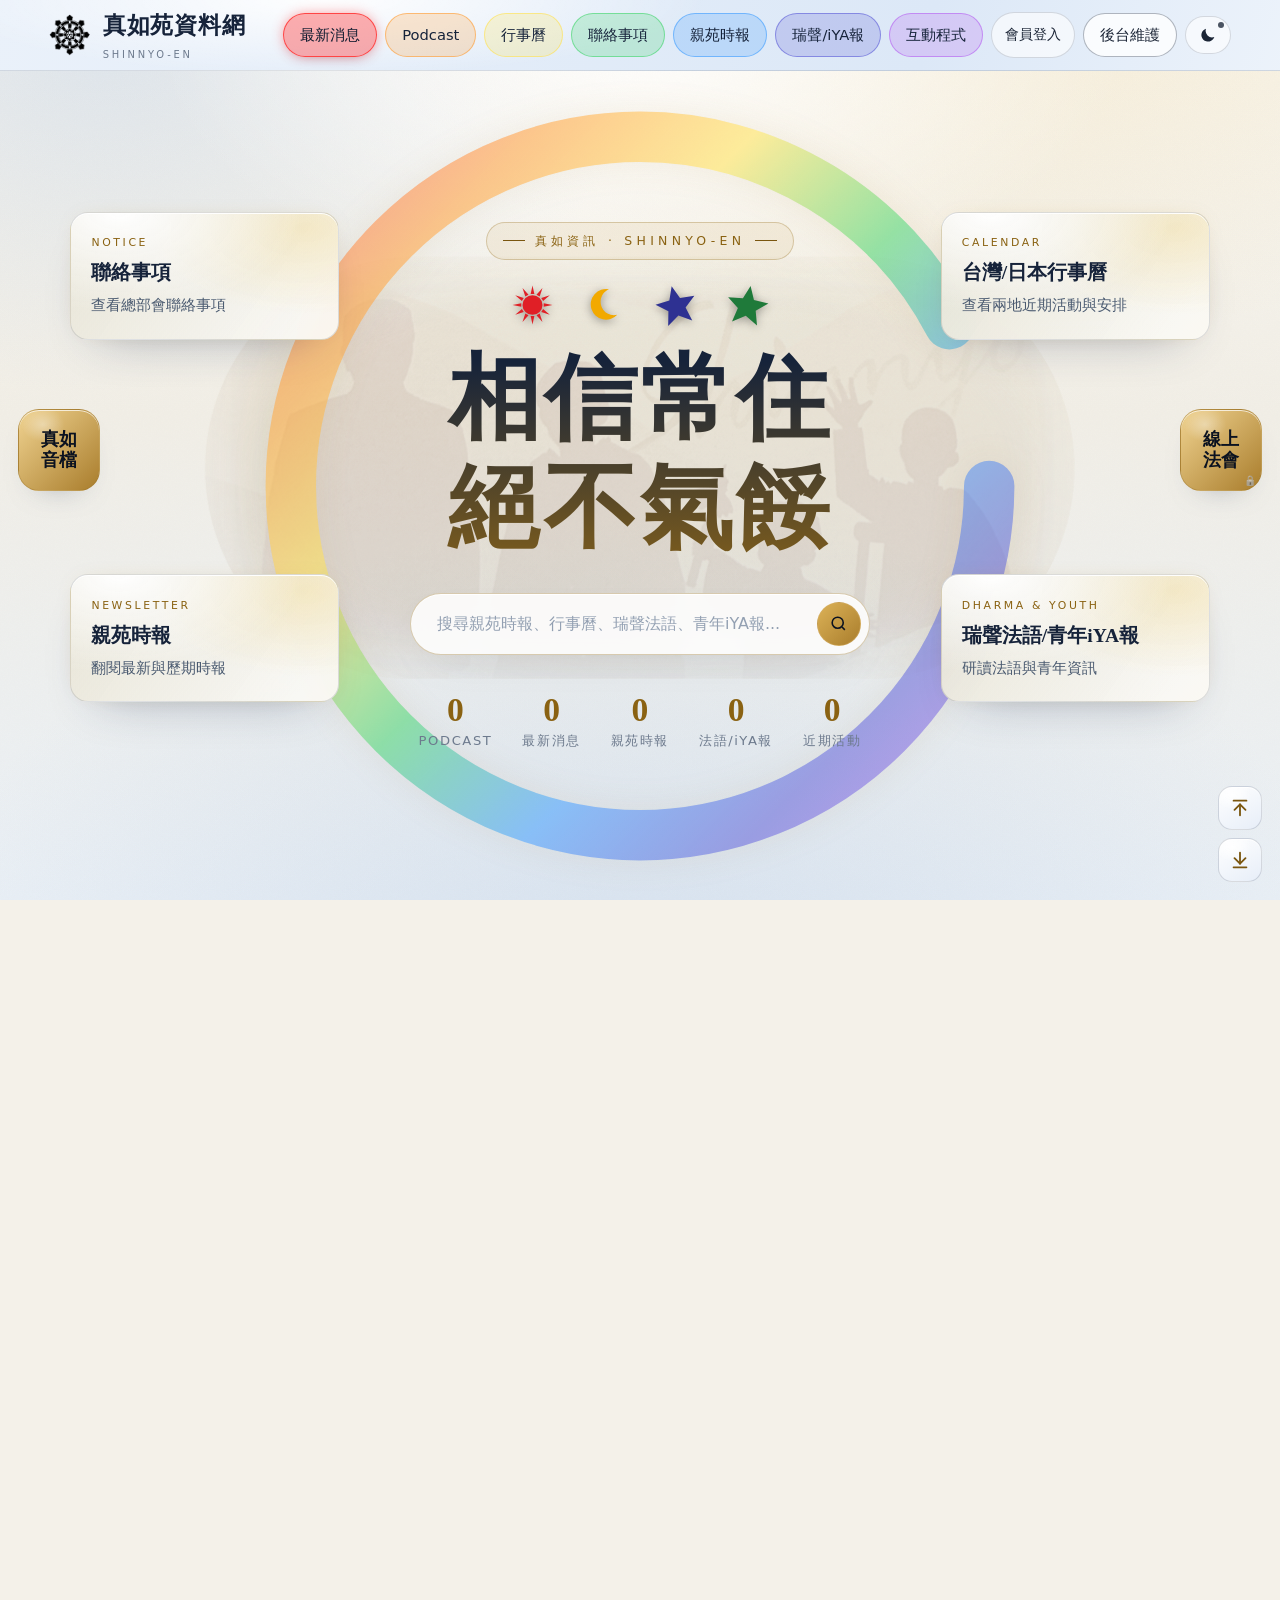
==== commit a66dae6a: "Add files via upload" ====
--- a/index.html
+++ b/index.html
@@ -519,8 +519,8 @@
     <button type="button" id="barcodeManage" class="btn">新增或更換圖片</button>
   </dialog>
   <script src="assets/js/api.js?v=43"></script>
-  <script src="assets/js/member-barcode.js?v=4"></script>
-  <script src="assets/js/app.js?v=173"></script>
+  <script src="assets/js/member-barcode.js?v=5"></script>
+  <script src="assets/js/app.js?v=174"></script>
   <script src="assets/js/ipod.js?v=18"></script>
 </body>
 </html>
--- a/assets/css/member-barcode.css
+++ b/assets/css/member-barcode.css
@@ -17,6 +17,7 @@
 .barcode-scan-surface:focus-visible { outline: 2px solid #2563eb; outline-offset: 2px; }
 .barcode-scan-surface img { display: block; width: 100%; height: auto; max-height: 60dvh; object-fit: contain; image-rendering: pixelated; filter: none !important; }
 .barcode-scan-hint, #barcodeScanStatus { color: #444; font-size: 14px; overflow-wrap: anywhere; }
+#barcodePaneStatus, #barcodeScanStatus { display: block; width: 100%; box-sizing: border-box; text-align: center; line-height: 1.6; margin: 1.6em 0; overflow-wrap: anywhere; }
 .barcode-dialog .btn { background: #f3f3f3; color: #222; border: 1px solid #ccc; min-height: 44px; }
 @media (max-width: 480px) {
   .barcode-dialog { padding: 18px 12px; }
@@ -28,5 +29,5 @@
   .barcode-dialog h2 { font-size: 18px; margin-bottom: 4px; }
   .barcode-scan-surface { padding: 8px 20px; }
   .barcode-scan-surface img { max-height: 42dvh; }
-  .barcode-scan-hint, #barcodeScanStatus { margin: 6px 0; }
+  .barcode-scan-hint { margin: 6px 0; }
 }
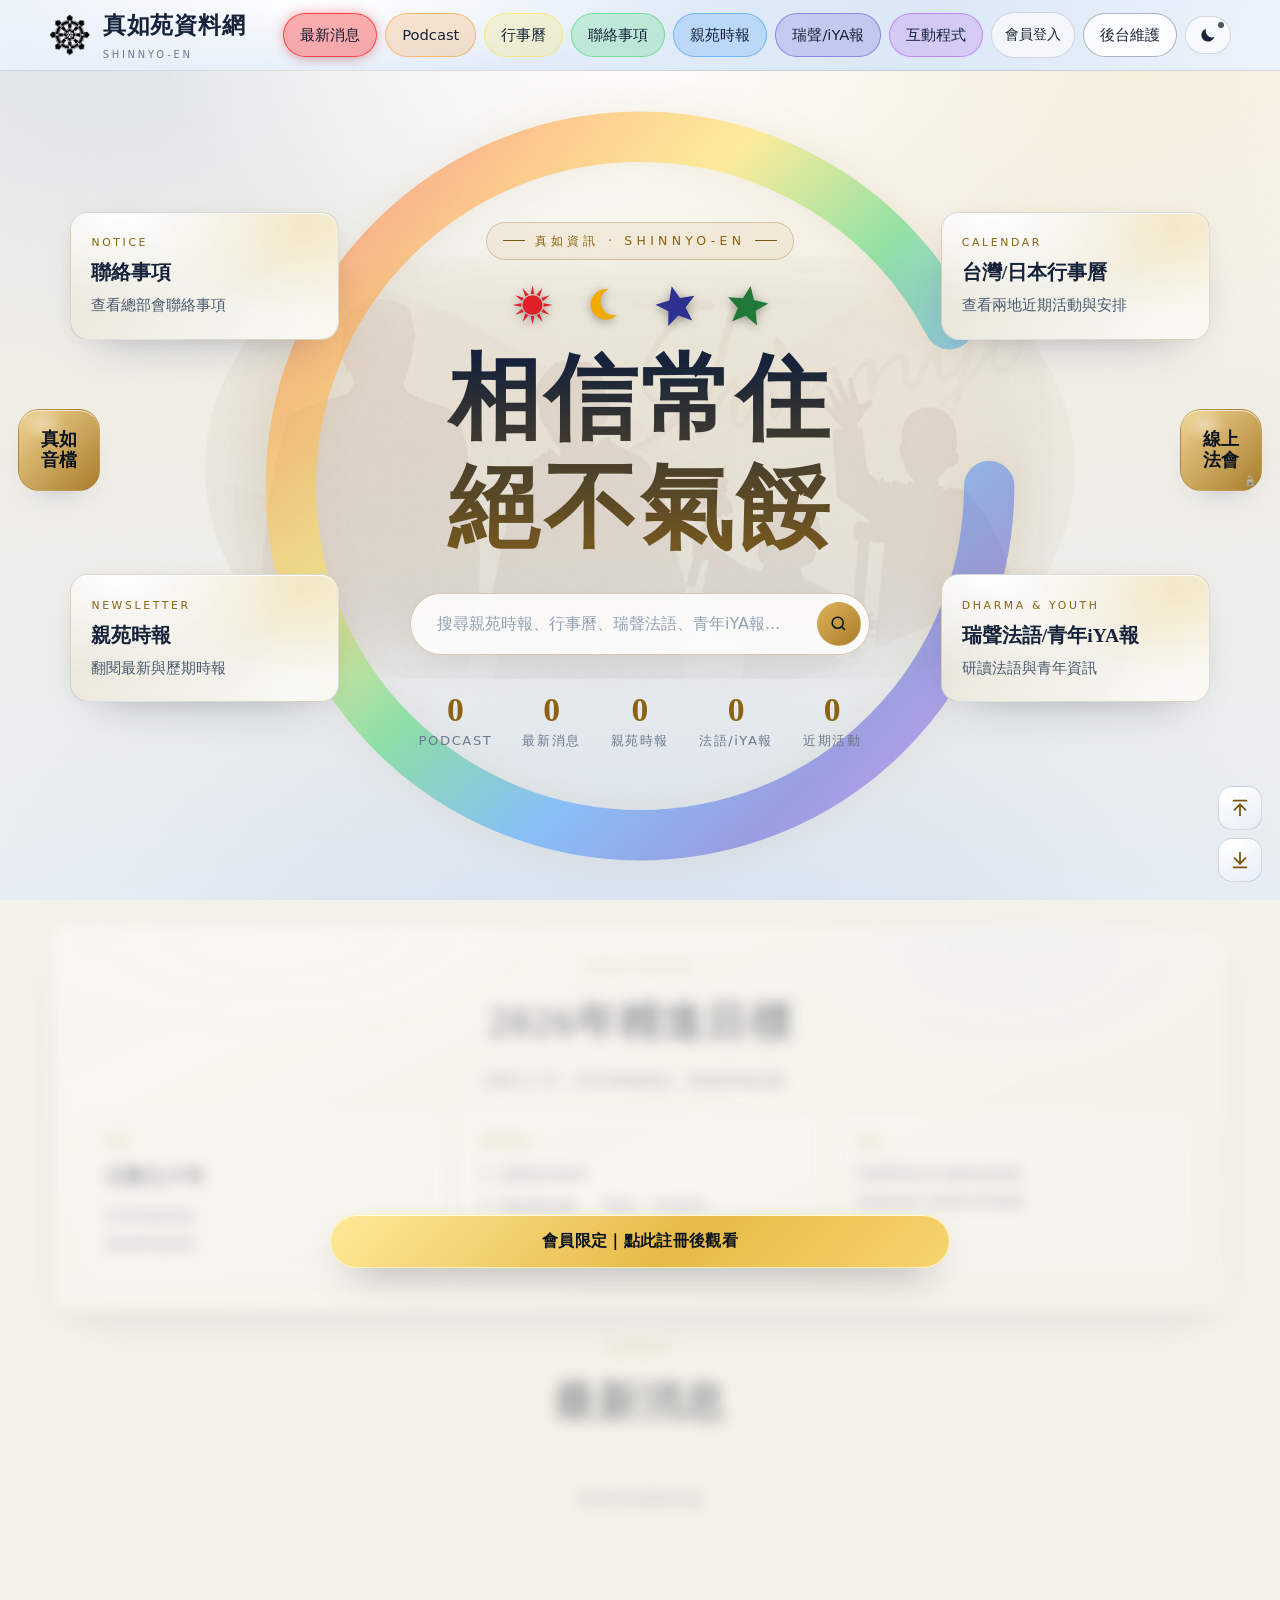
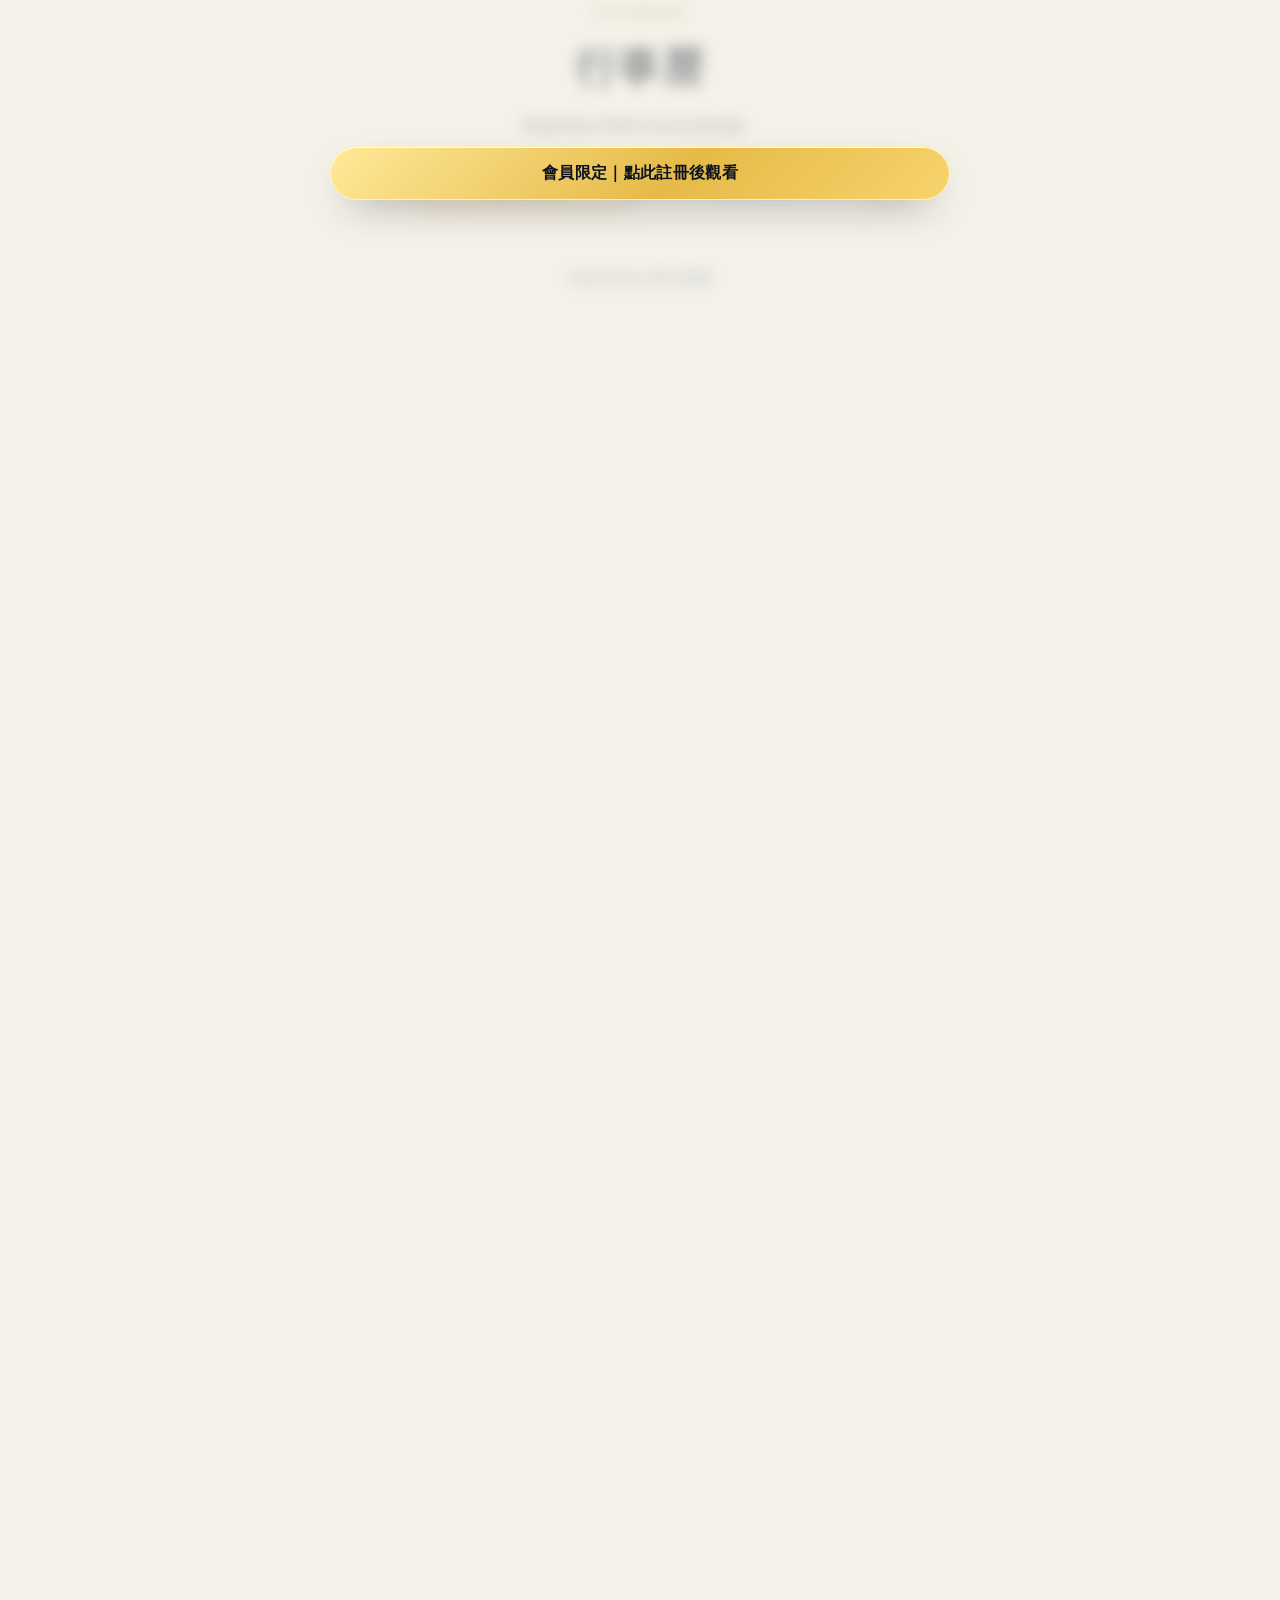
==== commit 97256b6c: "Add files via upload" ====
--- a/index.html
+++ b/index.html
@@ -8,7 +8,7 @@
   <meta name="theme-color" content="#0d1728" />
   <meta name="color-scheme" content="dark" />
   <meta name="referrer" content="strict-origin-when-cross-origin" />
-  <link rel="stylesheet" href="assets/css/style.css?v=145" />
+  <link rel="stylesheet" href="assets/css/style.css?v=146" />
   <link rel="stylesheet" href="assets/css/member-barcode.css?v=5" />
   <link rel="stylesheet" href="assets/css/ipod.css?v=36" />
   <script src="assets/js/theme.js?v=3"></script>
@@ -518,7 +518,7 @@
     <button type="button" id="barcodeRetry" class="btn" hidden>重新讀取</button>
     <button type="button" id="barcodeManage" class="btn">新增或更換圖片</button>
   </dialog>
-  <script src="assets/js/api.js?v=43"></script>
+  <script src="assets/js/api.js?v=44"></script>
   <script src="assets/js/member-barcode.js?v=5"></script>
   <script src="assets/js/app.js?v=174"></script>
   <script src="assets/js/ipod.js?v=18"></script>
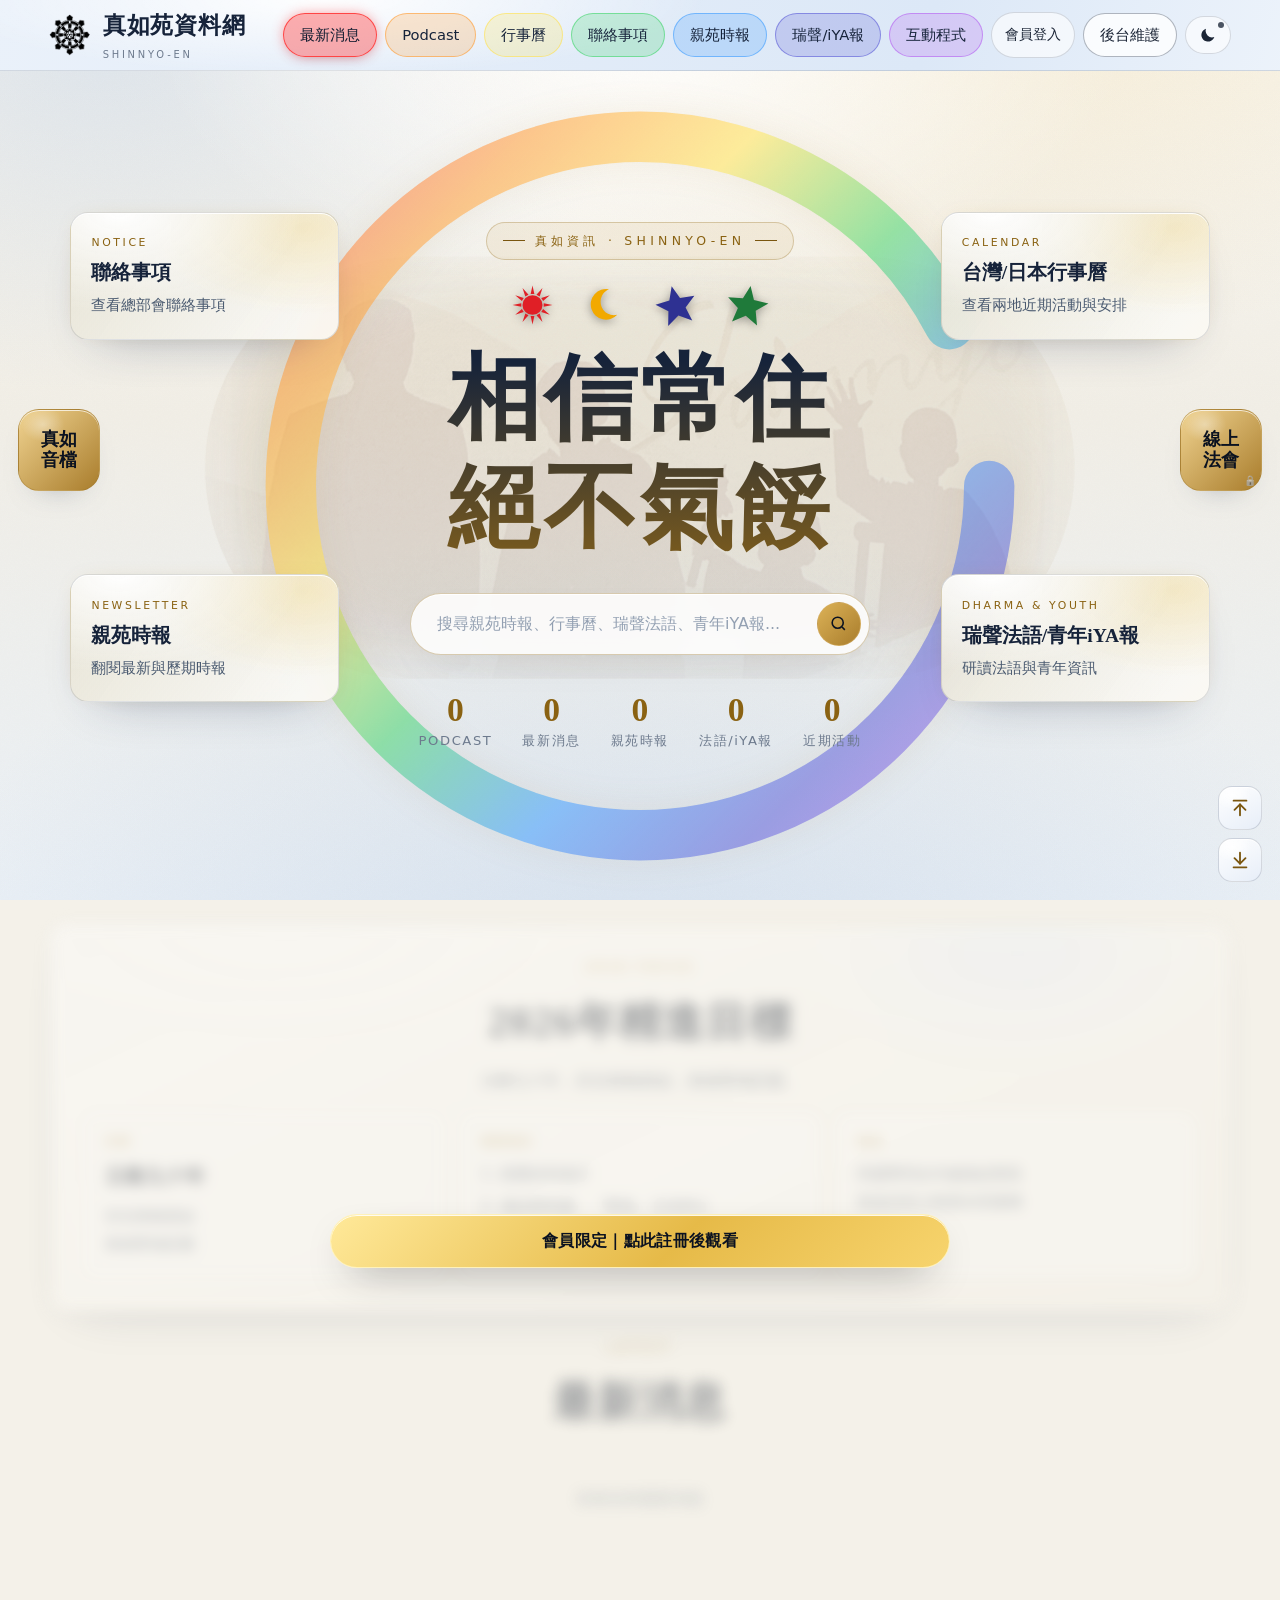
==== commit e7a5125d: "Add files via upload" ====
--- a/index.html
+++ b/index.html
@@ -8,11 +8,18 @@
   <meta name="theme-color" content="#0d1728" />
   <meta name="color-scheme" content="dark" />
   <meta name="referrer" content="strict-origin-when-cross-origin" />
-  <link rel="stylesheet" href="assets/css/style.css?v=146" />
-  <link rel="stylesheet" href="assets/css/member-barcode.css?v=5" />
-  <link rel="stylesheet" href="assets/css/ipod.css?v=36" />
-  <script src="assets/js/theme.js?v=3"></script>
-  <script src="assets/js/scroll-top.js?v=1"></script>
+  <link rel="stylesheet" href="assets/css/style.css?v=147" />
+  <link rel="stylesheet" href="assets/css/member-barcode.css?v=6" />
+  <link rel="stylesheet" href="assets/css/ipod.css?v=40" />
+  <script src="assets/js/theme.js?v=4"></script>
+  <script src="assets/js/scroll-top.js?v=2"></script>
+  <!-- defer 讓瀏覽器提早開始下載這幾個檔案（跟解析 HTML 同時進行），
+       執行仍會照順序排在 DOMContentLoaded 之前，等同原本放在 </body> 前的效果 -->
+  <script src="assets/js/config.js?v=7" defer></script>
+  <script src="assets/js/api.js?v=45" defer></script>
+  <script src="assets/js/member-barcode.js?v=6" defer></script>
+  <script src="assets/js/app.js?v=176" defer></script>
+  <script src="assets/js/ipod.js?v=20" defer></script>
   <link rel="icon" href="data:image/svg+xml,%3Csvg xmlns='http://www.w3.org/2000/svg' viewBox='0 0 100 100'%3E%3Ccircle cx='50' cy='50' r='38' fill='none' stroke='%23d4af68' stroke-width='7' stroke-linecap='round' stroke-dasharray='220 40'/%3E%3C/svg%3E" />
 </head>
 <body>
@@ -508,7 +515,6 @@
     </div>
   </footer>
 
-  <script src="assets/js/config.js?v=6"></script>
   <dialog id="barcodeDialog" class="barcode-dialog" aria-labelledby="barcodeDialogTitle">
     <button type="button" id="barcodeClose" class="barcode-close" aria-label="關閉條碼圖片">×</button>
     <h2 id="barcodeDialogTitle">我的條碼</h2>
@@ -518,9 +524,5 @@
     <button type="button" id="barcodeRetry" class="btn" hidden>重新讀取</button>
     <button type="button" id="barcodeManage" class="btn">新增或更換圖片</button>
   </dialog>
-  <script src="assets/js/api.js?v=44"></script>
-  <script src="assets/js/member-barcode.js?v=5"></script>
-  <script src="assets/js/app.js?v=174"></script>
-  <script src="assets/js/ipod.js?v=18"></script>
 </body>
 </html>
--- a/assets/css/style.css
+++ b/assets/css/style.css
@@ -2364,17 +2364,13 @@
   .hero::before {
     top: 43%;
     width: min(760px, 88vw);
-    opacity: .30;
-    background: radial-gradient(ellipse at center, rgba(243,217,143,.48) 0 20%, rgba(108,142,194,.18) 48%, transparent 74%);
-    mix-blend-mode: screen;
+    /* 沿用桌面人物底圖與透明度，不以漸層光暈取代。 */
   }
   .hero::after {
     top: 43%;
     width: min(760px, 88vw);
     transform: translate(calc(-50% + 6px), calc(-50% + 8px));
-    opacity: .14;
-    background: radial-gradient(ellipse at center, rgba(255,255,255,.34), transparent 68%);
-    mix-blend-mode: screen;
+    /* 沿用桌面的深色人物陰影，位移依手機尺寸縮小。 */
   }
   .hero-search { width: min(320px, calc(100% - 24px)); margin-top: 24px; }
   .hero-search input { height: 42px; padding-left: 12px; }
@@ -2531,13 +2527,11 @@
   .hero::before {
     top: 43%;
     width: 88vw;
-    opacity: .28;
   }
   .hero::after {
     top: 43%;
     width: 88vw;
     transform: translate(calc(-50% + 5px), calc(-50% + 7px));
-    opacity: .12;
   }
   .stats {
     width: calc(100vw - 24px);
@@ -3183,7 +3177,7 @@
     color: #1f5c3c;
     background: rgba(46, 124, 80, .18);
   }
-  /* 手機版原本把底圖換成漸層光暈（深色底才需要），日間模式改回真正的圖，才不會糊成一團 */
+  /* 日間人物底圖保留獨立的亮度、位置與尺寸。 */
   html[data-theme="light"] .hero::before {
     top: 40%;
     width: min(760px, 94vw);
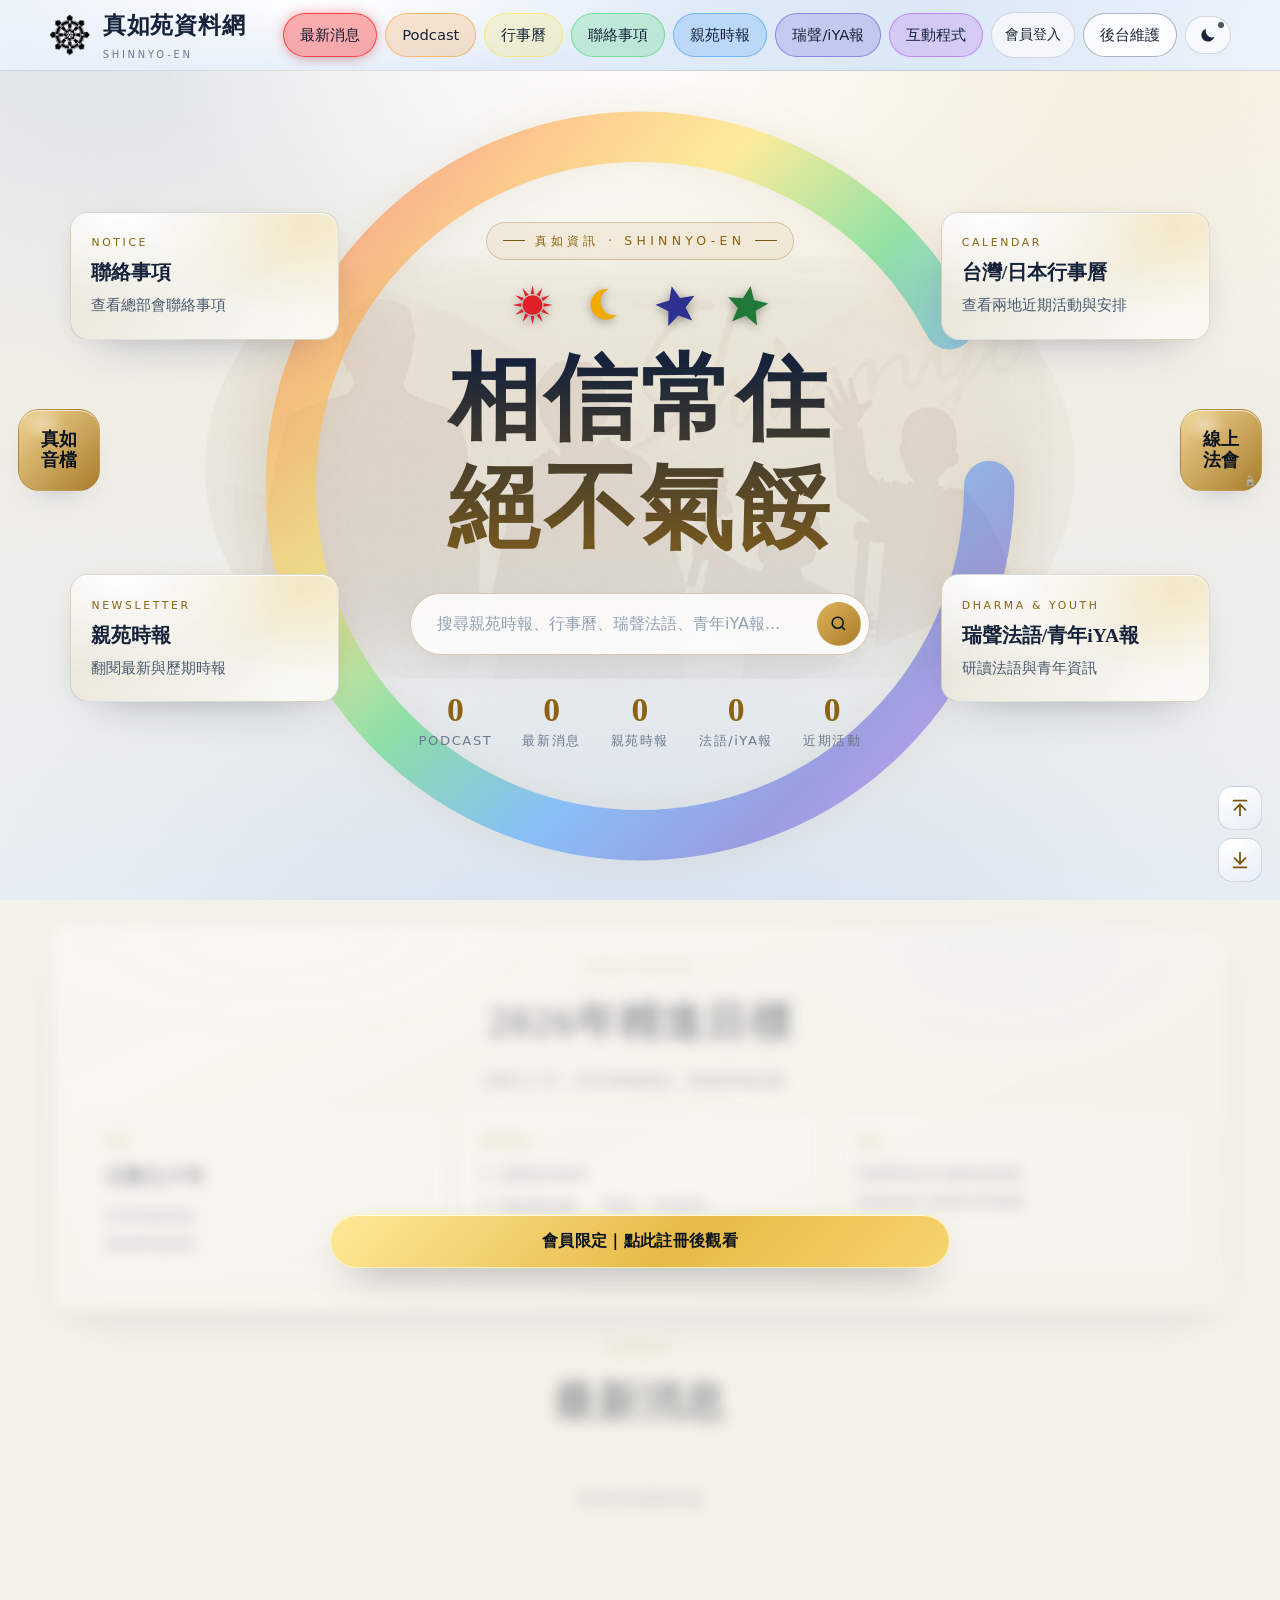
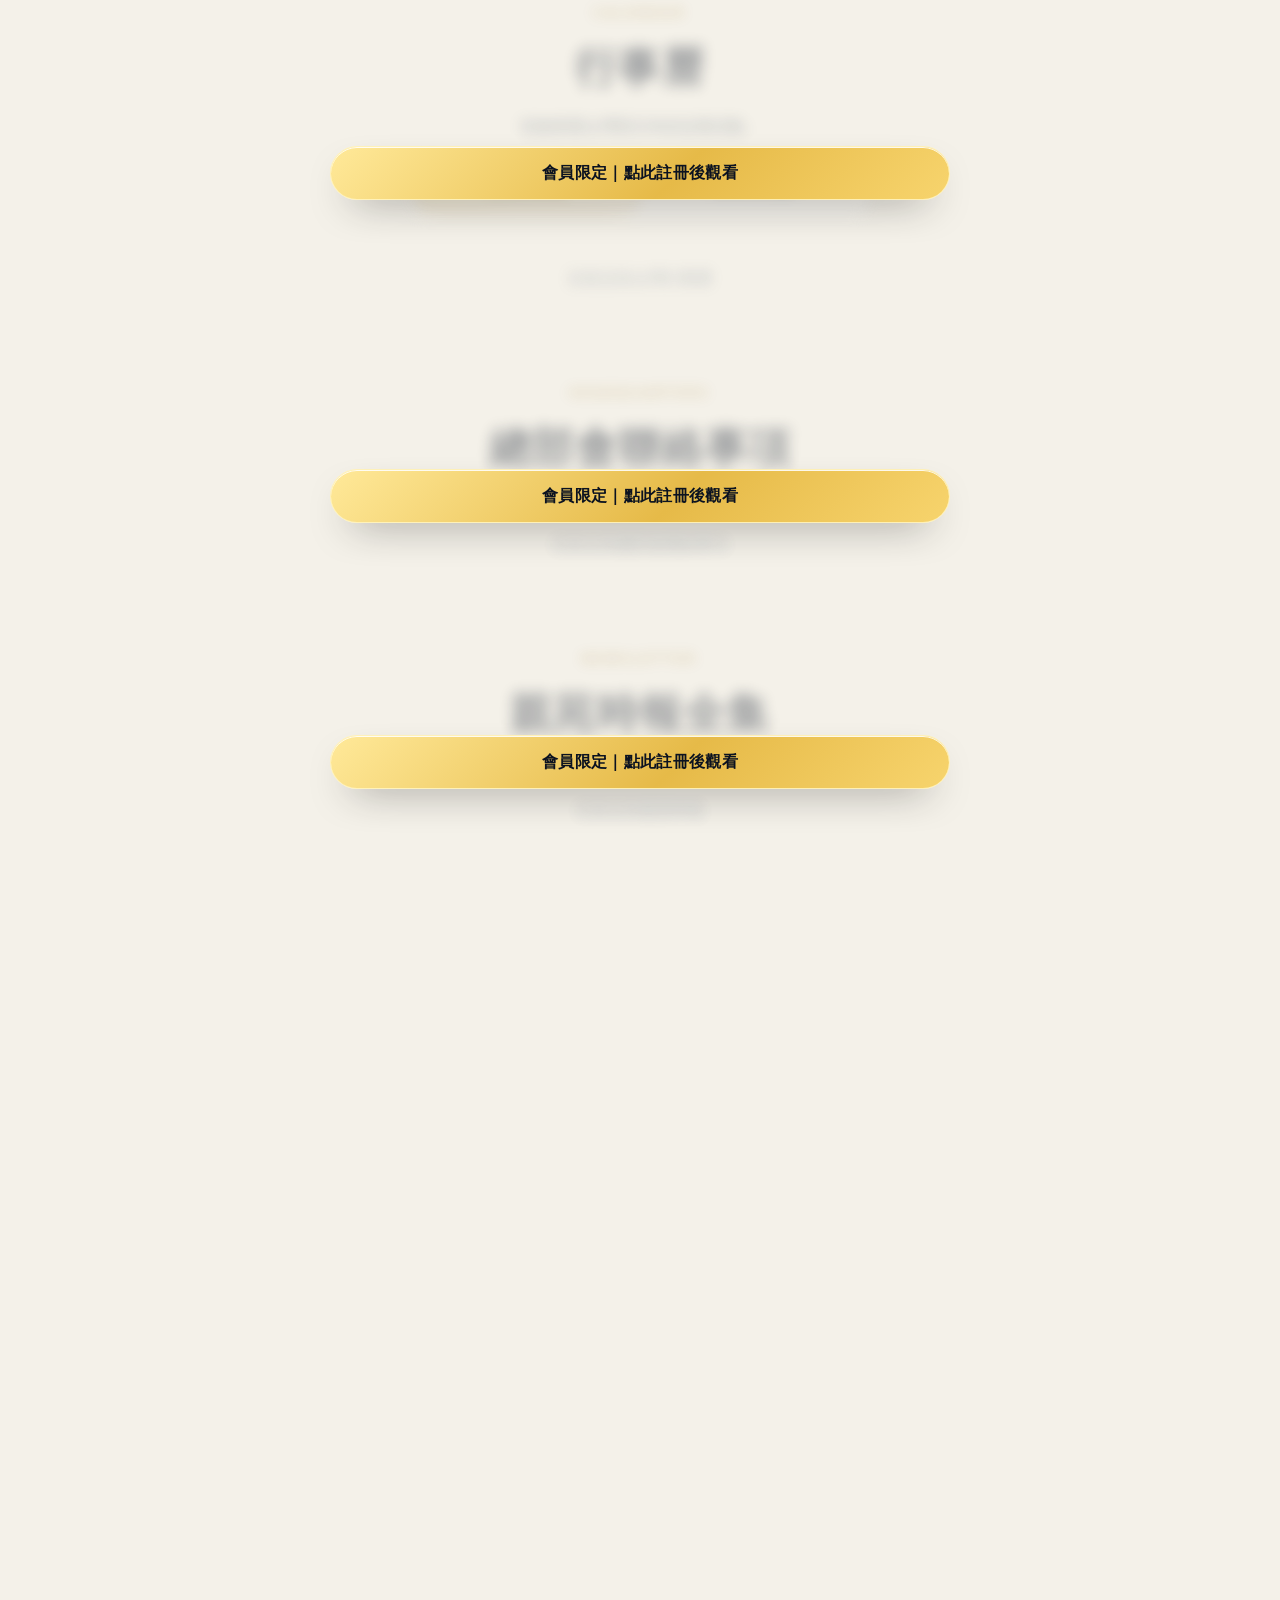
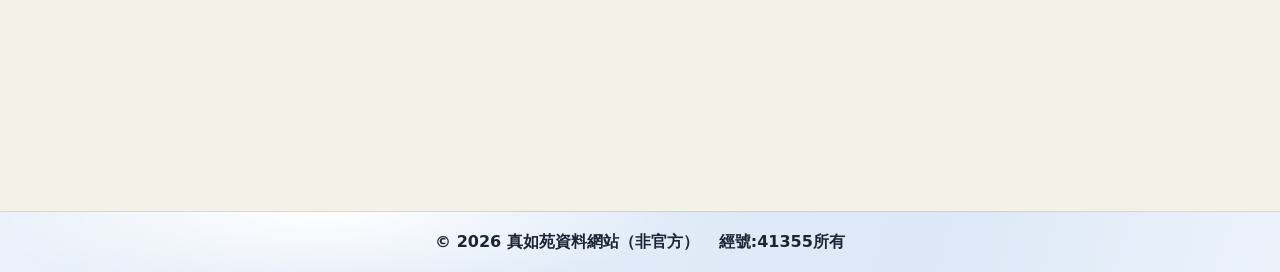
==== commit ef5c9902: "Add files via upload" ====
--- a/index.html
+++ b/index.html
@@ -9,7 +9,7 @@
   <meta name="color-scheme" content="dark" />
   <meta name="referrer" content="strict-origin-when-cross-origin" />
   <link rel="stylesheet" href="assets/css/style.css?v=147" />
-  <link rel="stylesheet" href="assets/css/member-barcode.css?v=6" />
+  <link rel="stylesheet" href="assets/css/member-barcode.css?v=7" />
   <link rel="stylesheet" href="assets/css/ipod.css?v=40" />
   <script src="assets/js/theme.js?v=4"></script>
   <script src="assets/js/scroll-top.js?v=2"></script>
--- a/assets/css/style.css
+++ b/assets/css/style.css
@@ -1,3216 +1 @@
-/* ============================================================
-   真如苑資料網站 — 莊嚴禪意深色主題
-   ============================================================ */
-:root {
-  --ink-900: #0b1220;
-  --ink-850: #101a2d;
-  --ink-800: #14213a;
-  --ink-700: #1b2b49;
-  --ink-600: #26395e;
-  --line: rgba(225, 188, 104, 0.26);
-  --line-soft: rgba(255, 255, 255, 0.18);
-
-  --gold-300: #f3d98f;
-  --gold-400: #e2bd61;
-  --gold-500: #d3a94d;
-  --gold-600: #b78a35;
-  --gold-glow: rgba(226, 189, 97, 0.42);
-
-  --text: #f5f7fb;
-  --text-soft: #c3ccdc;
-  --text-dim: #8e9ab0;
-
-  --radius: 18px;
-  --radius-sm: 12px;
-  --shadow: 0 24px 62px -28px rgba(0, 0, 0, 0.70), 0 14px 30px -18px rgba(130, 162, 220, 0.52), inset 0 1px 0 rgba(255,255,255,.12);
-  --maxw: 96%;
-
-  --serif: 'Noto Serif TC', 'Songti TC', 'PMingLiU', Georgia, serif;
-  --sans: 'Noto Sans TC', 'PingFang TC', 'Microsoft JhengHei', system-ui, sans-serif;
-}
-
-* { box-sizing: border-box; margin: 0; padding: 0; }
-html { scroll-behavior: smooth; scroll-padding-top: 86px; }
-
-.skip-link {
-  position: fixed;
-  left: 16px;
-  top: 12px;
-  z-index: 9999;
-  transform: translateY(-160%);
-  padding: 9px 14px;
-  border-radius: 10px;
-  color: var(--ink-900);
-  background: var(--gold-300);
-  font-weight: 700;
-}
-.skip-link:focus { transform: translateY(0); }
-
-body {
-  font-family: var(--sans);
-  color: var(--text);
-  background: #0d1728;
-  line-height: 1.75;
-  -webkit-font-smoothing: antialiased;
-  overflow-x: hidden;
-}
-html.modal-open,
-html.modal-open body { overflow: hidden; }
-
-html.member-locked main section.block {
-  min-height: 260px;
-  isolation: isolate;
-}
-html.member-locked main section.block > .container {
-  filter: blur(7px);
-  opacity: .38;
-  pointer-events: none;
-  user-select: none;
-}
-.member-lock-bar {
-  position: absolute;
-  left: 50%;
-  top: 50%;
-  z-index: 9;
-  transform: translate(-50%, -50%);
-  width: min(620px, calc(100% - 32px));
-  min-height: 54px;
-  padding: 12px 22px;
-  border: 1px solid rgba(255, 244, 190, .92);
-  border-radius: 999px;
-  color: var(--ink-900);
-  background: linear-gradient(135deg, #ffe999, #e6ba48 56%, #f7d46d);
-  box-shadow: 0 16px 42px -22px rgba(0,0,0,.88), inset 0 1px 0 rgba(255,255,255,.88);
-  cursor: pointer;
-  font: inherit;
-  font-weight: 800;
-  text-align: center;
-  letter-spacing: .02em;
-  transition: transform .2s ease, box-shadow .2s ease, filter .2s ease;
-}
-.member-lock-bar:hover { filter: brightness(1.05); transform: translate(-50%, -50%) translateY(-2px); }
-.member-lock-bar:focus-visible { outline: 3px solid rgba(255,255,255,.92); outline-offset: 3px; }
-.member-lock-bar[hidden] { display: none; }
-
-/* 背景氛圍：深藍墨色 + 金色光暈 */
-.bg-aura {
-  position: fixed; inset: 0; z-index: -2;
-  background:
-    radial-gradient(760px 420px at 50% 4%, rgba(255, 255, 255, 0.20), transparent 64%),
-    radial-gradient(520px 360px at 30% 18%, rgba(255, 255, 255, 0.12), transparent 68%),
-    radial-gradient(560px 360px at 72% 18%, rgba(255, 255, 255, 0.12), transparent 68%),
-    radial-gradient(1050px 680px at 78% -8%, rgba(226, 189, 97, 0.24), transparent 62%),
-    radial-gradient(880px 560px at 8% 5%, rgba(76, 118, 178, 0.34), transparent 62%),
-    radial-gradient(1100px 760px at 50% 115%, rgba(50, 82, 132, 0.34), transparent 68%),
-    linear-gradient(180deg, #16243c 0%, #101c30 44%, #111a2b 100%);
-}
-.bg-grain {
-  position: fixed; inset: 0; z-index: -1; opacity: 0.032; pointer-events: none;
-  background-image: url("data:image/svg+xml,%3Csvg xmlns='http://www.w3.org/2000/svg' width='120' height='120'%3E%3Cfilter id='n'%3E%3CfeTurbulence type='fractalNoise' baseFrequency='0.85' numOctaves='2'/%3E%3C/filter%3E%3Crect width='100%25' height='100%25' filter='url(%23n)'/%3E%3C/svg%3E");
-}
-
-a { color: inherit; text-decoration: none; }
-img { max-width: 100%; display: block; }
-
-.container { width: 100%; max-width: var(--maxw); margin: 0 auto; padding: 0 clamp(12px, 1.8vw, 24px); }
-.gold { color: var(--gold-400); }
-.muted { color: var(--text-soft); }
-
-/* ---------- 導覽列 ---------- */
-.nav {
-  position: fixed; top: 0; left: 0; right: 0; z-index: 100;
-  color: #fff; text-shadow: 0 1px 3px rgba(0,0,0,.4);
-  border-bottom: 1px solid rgba(255,255,255,.28);
-  background:
-    radial-gradient(560px 110px at 18% 0%, rgba(255,255,255,.30), transparent 68%),
-    radial-gradient(460px 100px at 82% 0%, rgba(118,168,235,.26), transparent 64%),
-    linear-gradient(105deg, #16243c 0%, #30446c 28%, #f2f8ff 52%, #4c76b2 72%, #101c30 100%);
-  background-size: 140% 100%, 150% 100%, 260% 100%;
-  animation: blueWhiteGlowFlow 16s ease-in-out infinite, blueWhiteGlowPulse 5s ease-in-out infinite;
-  transition: box-shadow .3s;
-}
-.nav.scrolled { box-shadow: 0 14px 34px -20px rgba(0,0,0,.55); }
-/* 頂欄下緣的細載入進度條（由 api.js 依實際請求驅動） */
-.load-progress {
-  position: absolute;
-  left: 0; right: 0; bottom: -1px;   /* 疊在 border-bottom 上，貼齊下緣 */
-  height: 2px;
-  z-index: 5;
-  overflow: hidden;
-  pointer-events: none;
-  opacity: 0;
-  transition: opacity .3s ease;
-}
-.load-progress.is-active { opacity: 1; }
-.load-progress-fill {
-  display: block;
-  width: 0; height: 100%;
-  border-radius: 0 2px 2px 0;
-  background: linear-gradient(90deg, #c81e2d, #ff3b30 45%, #ff6b4a);
-  box-shadow: 0 0 8px rgba(255,59,48,.8);
-  transition: width .25s ease;
-}
-@media (prefers-reduced-motion: reduce) {
-  .load-progress-fill { transition: none; }
-}
-.nav .brand b, .nav .brand small { color: #fff !important; }
-.nav .nav-links a { color: #fff; background: rgba(255,255,255,.16); border-color: rgba(255,255,255,.28); }
-.nav .nav-links a:hover, .nav .nav-links a:focus-visible, .nav .nav-links a.active {
-  color: #fff; background: rgba(255,255,255,.36); border-color: rgba(255,255,255,.75); box-shadow: none;
-}
-/* 主選單 7 顆按鈕：紅橙黃綠藍靛紫（與 hero 彩虹光圈同色系） */
-.nav .nav-links a:nth-child(1) { --c: 255, 64, 64; }   /* 紅 */
-.nav .nav-links a:nth-child(2) { --c: 255, 154, 46; }  /* 橙 */
-.nav .nav-links a:nth-child(3) { --c: 255, 225, 77; }  /* 黃 */
-.nav .nav-links a:nth-child(4) { --c: 62, 212, 104; }  /* 綠 */
-.nav .nav-links a:nth-child(5) { --c: 59, 155, 255; }  /* 藍 */
-.nav .nav-links a:nth-child(6) { --c: 91, 91, 214; }   /* 靛 */
-.nav .nav-links a:nth-child(7) { --c: 180, 94, 240; }  /* 紫 */
-.nav .nav-links a:nth-child(-n+7) {
-  background: rgba(var(--c), .30);
-  border-color: rgba(var(--c), .62);
-}
-.nav .nav-links a:nth-child(-n+7):hover,
-.nav .nav-links a:nth-child(-n+7):focus-visible,
-.nav .nav-links a:nth-child(-n+7).active {
-  color: #fff;
-  background: rgba(var(--c), .48);
-  border-color: rgba(var(--c), .95);
-  box-shadow: 0 0 14px rgba(var(--c), .85), 0 0 30px rgba(var(--c), .40);
-}
-.nav .nav-cta { background: rgba(0,0,0,.30) !important; border-color: rgba(255,255,255,.65) !important; }
-.member-nav-btn {
-  border: 1px solid rgba(255,255,255,.36);
-  border-radius: 999px;
-  background: rgba(255,255,255,.16);
-  color: #fff;
-  padding: 9px 13px;
-  font: inherit;
-  font-size: .9rem;
-  cursor: pointer;
-}
-.member-nav-btn:hover,
-.member-nav-btn:focus-visible {
-  background: rgba(255,255,255,.36);
-  border-color: rgba(255,255,255,.75);
-  outline: none;
-}
-.member-nav-btn.is-logged-in {
-  border-color: rgba(182,230,199,.72);
-  background: linear-gradient(135deg, rgba(182,230,199,.28), rgba(212,175,104,.16));
-  box-shadow: 0 0 18px -10px rgba(182,230,199,.9), inset 0 1px 0 rgba(255,255,255,.18);
-}
-.nav .hamburger { color: #fff; }
-.nav-inner { display: flex; align-items: center; gap: 24px; height: 70px; }
-.brand { display: flex; align-items: center; gap: 12px; font-family: var(--serif); }
-.brand .mark {
-  width: 42px; height: 42px; flex: 0 0 42px;
-  object-fit: contain;
-  filter: drop-shadow(0 0 10px rgba(231, 205, 143, .28));
-}
-.brand b { font-size: 1.42rem; letter-spacing: .04em; white-space: nowrap; }
-.brand small { display: block; color: var(--text-dim); font-size: .62rem; letter-spacing: .28em; font-family: var(--sans); }
-.nav-links { display: flex; gap: 8px; margin-left: auto; align-items: center; }
-.nav-links a,
-.foot-links a {
-  display: inline-flex;
-  align-items: center;
-  justify-content: center;
-  min-height: 38px;
-  padding: 8px 16px;
-  border: 1px solid transparent;
-  border-radius: 999px;
-  font-size: .92rem;
-  font-weight: 500;
-  color: var(--text-soft);
-  background: rgba(255, 255, 255, .035);
-  position: relative;
-  transition: color .25s, background .25s, border-color .25s, box-shadow .25s, transform .2s;
-}
-.nav-links a:hover,
-.nav-links a:focus-visible,
-.nav-links a.active,
-.foot-links a:hover,
-.foot-links a:focus-visible {
-  color: var(--gold-300);
-  background: rgba(212,175,104,.09);
-  border-color: rgba(212,175,104,.58);
-  box-shadow: 0 0 0 3px rgba(212,175,104,.10);
-}
-.nav-links a:hover,
-.foot-links a:hover { transform: translateY(-1px); }
-.nav-links a:focus-visible,
-.foot-links a:focus-visible { outline: none; }
-.talk-nav-btn {
-  position: fixed;
-  left: 18px;
-  top: 50%;
-  z-index: 95;
-  width: 82px;
-  height: 82px;
-  display: grid;
-  place-items: center;
-  align-content: center;
-  gap: 1px;
-  padding: 0;
-  border: 1px solid rgba(255,255,255,.28);
-  border-radius: 21px;
-  color: var(--ink-900);
-  background:
-    radial-gradient(30px 24px at 30% 18%, rgba(255,255,255,.38), transparent 72%),
-    linear-gradient(135deg, var(--gold-300), var(--gold-600));
-  box-shadow: 0 18px 42px -24px rgba(0,0,0,.78), 0 0 24px -12px rgba(255,255,255,.72), inset 0 1px 0 rgba(255,255,255,.38);
-  font-family: var(--serif);
-  font-size: 1.12rem;
-  font-weight: 800;
-  line-height: 1.1;
-  cursor: pointer;
-  transform: translateY(-50%);
-  transition: transform .2s, box-shadow .2s, border-color .2s;
-}
-.talk-nav-btn span { display: block; letter-spacing: 0; }
-/* 線上法會：桌機放在畫面右側，與「真如音檔」左右對稱 */
-.live-nav-btn { left: auto; right: 18px; }
-/* 未登入時標示為會員限定 */
-.live-nav-btn.is-locked::after {
-  content: '🔒';
-  position: absolute;
-  right: 5px;
-  bottom: 4px;
-  font-size: .62rem;
-  line-height: 1;
-  filter: grayscale(1);
-  opacity: .78;
-}
-.talk-nav-btn:hover,
-.talk-nav-btn:focus-visible {
-  border-color: rgba(255,255,255,.55);
-  box-shadow: 0 22px 48px -24px rgba(0,0,0,.82), 0 0 30px -10px rgba(255,255,255,.84), inset 0 1px 0 rgba(255,255,255,.46);
-  transform: translateY(-50%) translateY(-1px);
-  outline: none;
-}
-.hamburger {
-  position: relative;
-  display: none; margin-left: auto;
-  width: 48px; height: 48px; padding: 0;
-  background:
-    radial-gradient(28px 22px at 32% 18%, rgba(255,255,255,.26), transparent 72%),
-    linear-gradient(150deg, rgba(52,72,112,.92), rgba(22,34,57,.94));
-  border: 1px solid rgba(255,255,255,.28);
-  border-radius: 15px; color: var(--gold-300); cursor: pointer;
-  display: none; place-items: center;
-  box-shadow: 0 12px 30px -18px rgba(0,0,0,.72), inset 0 1px 0 rgba(255,255,255,.20);
-  transition: color .2s, background .2s, border-color .2s, box-shadow .2s, transform .2s;
-}
-.hamburger svg { width: 25px; height: 25px; filter: drop-shadow(0 0 8px rgba(243,217,143,.28)); }
-.hamburger:hover,
-.hamburger:focus-visible {
-  color: #fff4c6;
-  border-color: rgba(255,255,255,.42);
-  box-shadow: 0 16px 34px -20px rgba(0,0,0,.72), 0 0 22px -10px rgba(255,255,255,.70), inset 0 1px 0 rgba(255,255,255,.28);
-  transform: translateY(-1px);
-  outline: none;
-}
-.hamburger.member-logged-in {
-  color: #e7ffe9;
-  border-color: rgba(182,230,199,.72);
-  background:
-    radial-gradient(28px 22px at 32% 18%, rgba(255,255,255,.30), transparent 72%),
-    linear-gradient(150deg, rgba(74,119,92,.92), rgba(28,49,48,.94));
-  box-shadow: 0 16px 34px -20px rgba(0,0,0,.72), 0 0 24px -8px rgba(182,230,199,.90), inset 0 1px 0 rgba(255,255,255,.28);
-}
-.hamburger.member-logged-in::after {
-  content: '';
-  position: absolute;
-  top: 7px;
-  right: 7px;
-  width: 9px;
-  height: 9px;
-  border: 2px solid rgba(20,31,52,.92);
-  border-radius: 50%;
-  background: #b6e6c7;
-  box-shadow: 0 0 12px rgba(182,230,199,.88);
-}
-
-/* ---------- Hero ---------- */
-.hero {
-  position: relative;
-  min-height: 100vh;
-  padding: 148px 0 72px;
-  text-align: center;
-  overflow: hidden;
-  display: flex;
-  align-items: center;
-  justify-content: center;
-}
-.hero::before {
-  content: '';
-  position: absolute;
-  left: 50%;
-  top: 52%;
-  width: min(1320px, 68vw);
-  aspect-ratio: 1600 / 777;
-  transform: translate(-50%, -50%);
-  background: url("../img/hero-shinnyo-wash.png") center / contain no-repeat;
-  border-radius: 999px;
-  opacity: .46;
-  mix-blend-mode: screen;
-  filter: saturate(.75) brightness(1.12);
-  -webkit-mask-image: radial-gradient(ellipse at center, #000 0 58%, rgba(0,0,0,.78) 70%, transparent 100%);
-  mask-image: radial-gradient(ellipse at center, #000 0 58%, rgba(0,0,0,.78) 70%, transparent 100%);
-  pointer-events: none;
-  z-index: 0;
-}
-.hero::after {
-  content: '';
-  position: absolute;
-  left: 50%;
-  top: 52%;
-  width: min(1320px, 68vw);
-  aspect-ratio: 1600 / 777;
-  transform: translate(calc(-50% + 10px), calc(-50% + 12px));
-  background: url("../img/hero-shinnyo-wash.png") center / contain no-repeat;
-  border-radius: 999px;
-  opacity: .18;
-  mix-blend-mode: multiply;
-  filter: saturate(.35) brightness(.62) blur(.6px);
-  -webkit-mask-image: radial-gradient(ellipse at center, #000 0 58%, rgba(0,0,0,.72) 70%, transparent 100%);
-  mask-image: radial-gradient(ellipse at center, #000 0 58%, rgba(0,0,0,.72) 70%, transparent 100%);
-  pointer-events: none;
-  z-index: 0;
-}
-.hero .ensou {
-  position: absolute; top: 54%; left: 50%; width: min(900px, 124vw); aspect-ratio: 1;
-  transform: translate(-50%, -50%); opacity: .62; z-index: 0; pointer-events: none;
-  filter: drop-shadow(0 0 22px rgba(212, 175, 104, .14));
-  animation: spin 38s linear infinite;
-}
-@keyframes spin { to { transform: translate(-50%, -50%) rotate(360deg); } }
-@keyframes spinMobileOuter { to { transform: translate(-50%, -50%) rotate(360deg); } }
-.hero-content { position: relative; z-index: 3; }
-.eyebrow {
-  display: inline-flex; align-items: center; gap: 10px; font-size: .78rem; letter-spacing: .34em;
-  color: var(--gold-300); text-transform: uppercase; margin-bottom: 18px;
-  padding: 7px 16px; border: 1px solid var(--line); border-radius: 999px;
-  background: rgba(212,175,104,.05);
-}
-.eyebrow::before, .eyebrow::after { content: ''; width: 22px; height: 1px; background: var(--gold-600); }
-/* 日月星辰四小圖（取自苑內版畫圖樣） */
-.motif-row {
-  display: flex;
-  align-items: center;
-  justify-content: center;
-  gap: clamp(14px, 2vw, 26px);
-  margin: 4px 0 16px;
-}
-.motif {
-  width: clamp(36px, 3.6vw, 50px);
-  height: auto;
-  display: block;
-  filter: drop-shadow(0 2px 5px rgba(0, 0, 0, .35));
-  animation: motifFloat 5.2s ease-in-out infinite;
-}
-.motif:nth-child(2) { animation-delay: .5s; }
-.motif:nth-child(3) { animation-delay: 1s; }
-.motif:nth-child(4) { animation-delay: 1.5s; }
-@keyframes motifFloat {
-  0%, 100% { transform: translateY(0); }
-  50% { transform: translateY(-4px); }
-}
-/* 深色底下深藍星星會糊掉，補一圈淡光暈 */
-html:not([data-theme="light"]) .motif {
-  filter: drop-shadow(0 0 6px rgba(255, 255, 255, .55)) drop-shadow(0 2px 5px rgba(0, 0, 0, .45));
-}
-@media (max-width: 860px) {
-  .motif-row { gap: 14px; margin: 0 0 10px; }
-}
-
-.hero h1 {
-  font-family: var(--serif); font-weight: 600; line-height: 1.18;
-  font-size: clamp(2.9rem, 7.6vw, 5.8rem); letter-spacing: .03em;
-  background: linear-gradient(180deg, #fff 10%, var(--gold-300) 130%);
-  -webkit-background-clip: text; background-clip: text; color: transparent;
-}
-.hero p.lead { max-width: 640px; margin: 16px auto 0; color: var(--text-soft); font-size: 1.08rem; }
-.hero-actions { margin-top: 28px; display: flex; gap: 14px; justify-content: center; flex-wrap: wrap; }
-.sr-only {
-  position: absolute;
-  width: 1px;
-  height: 1px;
-  padding: 0;
-  margin: -1px;
-  overflow: hidden;
-  clip: rect(0, 0, 0, 0);
-  white-space: nowrap;
-  border: 0;
-}
-.hero-search {
-  width: min(460px, 92%);
-  margin: 30px auto 0;
-  display: flex;
-  align-items: center;
-  gap: 10px;
-  padding: 8px;
-  border: 1px solid rgba(212,175,104,.32);
-  border-radius: 999px;
-  background: rgba(8, 13, 25, .66);
-  box-shadow: 0 18px 48px -28px rgba(0,0,0,.9), inset 0 1px 0 rgba(255,255,255,.04);
-  backdrop-filter: blur(10px);
-}
-.hero-search:focus-within {
-  border-color: rgba(212,175,104,.72);
-  box-shadow: 0 0 0 4px rgba(212,175,104,.12), 0 18px 48px -28px rgba(0,0,0,.9);
-}
-.hero-search input {
-  min-width: 0;
-  flex: 1;
-  height: 44px;
-  border: 0;
-  outline: 0;
-  background: transparent;
-  color: var(--text);
-  font: inherit;
-  padding: 0 12px 0 18px;
-}
-.hero-search input::placeholder { color: var(--text-dim); }
-.hero-search button {
-  width: 44px;
-  height: 44px;
-  border: 1px solid rgba(212,175,104,.45);
-  border-radius: 50%;
-  display: grid;
-  place-items: center;
-  cursor: pointer;
-  color: var(--ink-900);
-  background: linear-gradient(135deg, var(--gold-400), var(--gold-600));
-  transition: transform .2s, box-shadow .25s;
-}
-.hero-search button:hover,
-.hero-search button:focus-visible {
-  transform: translateY(-1px);
-  box-shadow: 0 10px 28px -16px var(--gold-glow);
-  outline: none;
-}
-.hero-search svg { width: 19px; height: 19px; }
-
-.btn {
-  display: inline-flex; align-items: center; gap: 9px; cursor: pointer;
-  padding: 13px 26px; border-radius: 999px; font-size: .96rem; font-weight: 500;
-  border: 1px solid transparent; transition: transform .2s, box-shadow .3s, background .25s, color .25s;
-}
-.btn:hover { transform: translateY(-2px); }
-.btn-gold {
-  background: linear-gradient(135deg, var(--gold-400), var(--gold-600));
-  color: var(--ink-900); box-shadow: 0 14px 34px -12px var(--gold-glow);
-}
-.btn-gold:hover { box-shadow: 0 18px 44px -10px var(--gold-glow); }
-.btn-ghost { border-color: var(--line); color: var(--text); background: rgba(255,255,255,.02); }
-.btn-ghost:hover { border-color: var(--gold-500); color: var(--gold-300); }
-
-.search-popover {
-  position: fixed;
-  inset: 0;
-  z-index: 180;
-  display: grid;
-  place-items: start center;
-  padding: 92px 18px 24px;
-  background: rgba(3, 6, 13, .48);
-  backdrop-filter: blur(8px);
-}
-.search-popover[hidden] { display: none !important; }
-.search-panel {
-  width: min(760px, 100%);
-  max-height: min(70vh, 680px);
-  overflow: hidden;
-  border: 1px solid rgba(212,175,104,.26);
-  border-radius: 18px;
-  background: rgba(10, 16, 32, .96);
-  box-shadow: 0 30px 80px -32px rgba(0,0,0,.95);
-}
-.search-panel-head {
-  display: flex;
-  align-items: center;
-  justify-content: space-between;
-  gap: 16px;
-  padding: 16px 18px;
-  border-bottom: 1px solid var(--line-soft);
-}
-.search-panel-head b {
-  font-family: var(--serif);
-  color: var(--gold-300);
-  font-size: 1.12rem;
-}
-.search-panel-head button {
-  width: 34px;
-  height: 34px;
-  border: 1px solid var(--line-soft);
-  border-radius: 50%;
-  background: rgba(255,255,255,.03);
-  color: var(--text-soft);
-  cursor: pointer;
-  font-size: 1.4rem;
-  line-height: 1;
-}
-.search-panel-head button:hover,
-.search-panel-head button:focus-visible {
-  color: var(--gold-300);
-  border-color: var(--gold-600);
-  outline: none;
-}
-.search-results {
-  max-height: calc(min(70vh, 680px) - 67px);
-  overflow: auto;
-  padding: 12px;
-}
-.search-result {
-  display: block;
-  padding: 14px 16px;
-  border: 1px solid transparent;
-  border-radius: 12px;
-  color: inherit;
-}
-.search-result:hover,
-.search-result:focus-visible {
-  border-color: rgba(212,175,104,.45);
-  background: rgba(212,175,104,.07);
-  outline: none;
-}
-.search-result + .search-result { margin-top: 8px; }
-.search-result .type {
-  display: inline-flex;
-  margin-bottom: 4px;
-  color: var(--gold-300);
-  font-size: .72rem;
-  letter-spacing: .16em;
-}
-.search-result b { display: block; color: var(--text); font-size: 1rem; }
-.search-result p { color: var(--text-soft); font-size: .88rem; margin-top: 4px; line-height: 1.55; }
-.search-empty { color: var(--text-soft); text-align: center; padding: 34px 18px; }
-
-/* 統計列 */
-.stats { display: flex; gap: 30px; justify-content: center; flex-wrap: wrap; margin-top: 38px; }
-.stat { text-align: center; }
-.stat b { font-family: var(--serif); font-size: 2.1rem; color: var(--gold-300); display: block; line-height: 1; }
-.stat span { font-size: .82rem; color: var(--text-dim); letter-spacing: .12em; }
-
-.hero-features {
-  position: absolute;
-  inset: 0;
-  z-index: 3;
-  pointer-events: none;
-}
-.hero-feature {
-  position: absolute;
-  width: clamp(320px, 20vw, 390px);
-  min-height: 146px;
-  padding: 22px 24px;
-  border: 1px solid rgba(255,255,255,.42);
-  border-radius: 18px;
-  background:
-    radial-gradient(260px 140px at 18% 0%, rgba(255,255,255,.38), transparent 68%),
-    radial-gradient(220px 120px at 88% 12%, rgba(242,210,126,.34), transparent 72%),
-    linear-gradient(125deg, rgba(226,189,97,.30), transparent 34%),
-    linear-gradient(135deg, rgba(69,101,160,.94), rgba(24,40,72,.96) 48%, rgba(126,94,38,.68) 100%);
-  background-size: 100% 100%, 100% 100%, 220% 220%, 220% 220%;
-  box-shadow:
-    0 28px 68px -28px rgba(0, 0, 0, .94),
-    0 0 34px -10px rgba(255,255,255,.72),
-    0 0 30px -8px rgba(226,189,97,.58),
-    inset 0 1px 0 rgba(255,255,255,.34);
-  backdrop-filter: blur(10px);
-  display: flex;
-  flex-direction: column;
-  justify-content: center;
-  gap: 4px;
-  text-align: left;
-  pointer-events: auto;
-  overflow: hidden;
-  transition: transform .28s, border-color .28s, box-shadow .28s, background-position .7s;
-  animation: featureGradient 9s ease-in-out infinite alternate;
-}
-.hero-feature::before {
-  content: '';
-  position: absolute;
-  inset: 0;
-  pointer-events: none;
-  background:
-    linear-gradient(115deg, transparent 0 34%, rgba(255,255,255,.24) 46%, transparent 58%),
-    radial-gradient(160px 80px at 86% 18%, rgba(243,217,143,.20), transparent 72%);
-  transform: translateX(-120%);
-  opacity: .72;
-  transition: transform .72s ease;
-}
-.hero-feature::after {
-  content: '';
-  position: absolute;
-  top: 50%;
-  width: clamp(58px, 5vw, 112px);
-  height: 1px;
-  background: linear-gradient(90deg, transparent, rgba(255,255,255,.78), rgba(226,189,97,.70));
-  pointer-events: none;
-  box-shadow: 0 0 18px rgba(255,255,255,.42);
-}
-.hero-feature:hover {
-  border-color: rgba(255,255,255,.38);
-  transform: translateY(-6px) scale(1.015);
-  background-position: 0 0, 100% 50%, 100% 50%;
-  box-shadow: 0 28px 70px -34px rgba(0, 0, 0, .9), 0 0 38px -16px rgba(255,255,255,.78), 0 0 32px -14px rgba(226,189,97,.55), inset 0 1px 0 rgba(255,255,255,.24);
-}
-.hero-feature:hover::before { transform: translateX(120%); }
-.hero-feature > * { position: relative; z-index: 1; }
-.hero-feature .mini-kicker {
-  color: #ffe3a0;
-  font-size: .68rem;
-  letter-spacing: .24em;
-  text-shadow: 0 0 12px rgba(226,189,97,.46);
-}
-.hero-feature b {
-  color: #fff;
-  font-family: var(--serif);
-  font-size: 1.22rem;
-  text-shadow: 0 2px 12px rgba(0,0,0,.34), 0 0 18px rgba(255,255,255,.28);
-}
-.hero-feature span:last-child {
-  color: rgba(242,248,255,.90);
-  font-size: .94rem;
-  line-height: 1.55;
-}
-@keyframes featureGradient {
-  0% { background-position: 0 0, 0% 50%, 0% 50%; }
-  100% { background-position: 0 0, 100% 50%, 100% 50%; }
-}
-.hero-feature-1 { left: 9.2%; top: 23.5%; }
-.hero-feature-2 { right: 9.2%; top: 23.5%; }
-.hero-feature-3 { left: 9.2%; bottom: 22%; }
-.hero-feature-4 { right: 9.2%; bottom: 22%; }
-.hero-feature-1::after,
-.hero-feature-3::after {
-  left: 100%;
-  background: linear-gradient(90deg, rgba(212, 175, 104, .58), transparent);
-}
-.hero-feature-2::after,
-.hero-feature-4::after {
-  right: 100%;
-}
-
-/* ---------- 區塊 ---------- */
-section.block {
-  padding: 20px 0;
-  position: relative;
-  content-visibility: auto;
-  contain-intrinsic-size: auto 720px;
-}
-.feature-grid { grid-template-columns: repeat(auto-fit, minmax(220px, 1fr)); }
-#home .section-head.center,
-#featureGrid { display: none; }
-#home { padding-top: 22px; }
-.section-head {
-  width: 100%;
-  margin-bottom: 16px;
-  text-align: center;
-  display: flex;
-  flex-direction: column;
-  align-items: center;
-}
-.section-head .kicker { color: var(--gold-400); letter-spacing: .28em; font-size: .76rem; text-transform: uppercase; }
-.section-head h2 {
-  font-family: var(--serif); font-weight: 600; font-size: clamp(1.7rem, 3.6vw, 2.6rem);
-  margin-top: 8px; letter-spacing: .03em;
-}
-.section-head h2,
-.section-head p { max-width: 760px; }
-.section-head p { color: var(--text-soft); margin: 8px auto 0; max-width: 620px; }
-.section-head.center { text-align: center; }
-.section-head.center p { margin-left: auto; margin-right: auto; }
-
-/* 玻璃卡片通用 */
-.card {
-  position: relative;
-  background:
-    radial-gradient(420px 190px at 20% 0%, rgba(255,255,255,.22), transparent 62%),
-    radial-gradient(320px 180px at 82% 8%, rgba(255,255,255,.12), transparent 66%),
-    linear-gradient(155deg, rgba(58, 80, 126, .82), rgba(24, 39, 66, .84) 58%, rgba(17, 29, 50, .90));
-  border: 1px solid rgba(255,255,255,.22); border-radius: var(--radius); padding: 22px;
-  box-shadow: var(--shadow); backdrop-filter: blur(6px);
-  transition: transform .3s, border-color .3s, box-shadow .3s;
-  overflow: hidden;
-  height: 100%;
-  min-height: 220px;
-}
-.card::before {
-  content: ''; position: absolute; inset: 0; border-radius: inherit; padding: 1px;
-  background: linear-gradient(150deg, rgba(255,255,255,.78), rgba(255,255,255,.30) 18%, rgba(226,189,97,.50) 42%, transparent 72%);
-  -webkit-mask: linear-gradient(#000 0 0) content-box, linear-gradient(#000 0 0);
-  -webkit-mask-composite: xor; mask-composite: exclude; opacity: .9; transition: opacity .3s;
-  pointer-events: none; /* 裝飾邊框不可攔截點擊，否則卡片內的輸入框會無法輸入 */
-}
-.card::after {
-  content: '';
-  position: absolute;
-  inset: 1px;
-  border-radius: inherit;
-  pointer-events: none;
-  background:
-    linear-gradient(180deg, rgba(255,255,255,.18), transparent 32%),
-    radial-gradient(320px 90px at 28% 0%, rgba(255,255,255,.22), transparent 70%);
-  opacity: .92;
-  z-index: 2;
-}
-.cafe-card::after {
-  background:
-    url("../img/coffee-steam.gif") no-repeat calc(100% - 16px) 14px / 44px 44px,
-    linear-gradient(180deg, rgba(255,255,255,.18), transparent 32%),
-    radial-gradient(320px 90px at 28% 0%, rgba(255,255,255,.22), transparent 70%);
-}
-.card:hover { transform: translateY(-7px); border-color: rgba(255,255,255,.34); box-shadow: 0 36px 78px -30px rgba(0,0,0,.78), 0 20px 42px -22px rgba(226,189,97,.42), 0 0 34px -18px rgba(255,255,255,.55); }
-.card:hover::before { opacity: 1; }
-.card > * { position: relative; z-index: 1; }
-.line-card-share {
-  position: absolute;
-  bottom: 12px;
-  right: 10px;
-  z-index: 5;
-  display: inline-grid;
-  place-items: center;
-  min-width: 42px;
-  height: 28px;
-  padding: 0 9px;
-  border: 1px solid rgba(255,255,255,.34);
-  border-radius: 999px;
-  background: #06c755;
-  color: #fff;
-  font-size: .72rem;
-  font-weight: 800;
-  line-height: 1;
-  letter-spacing: 0;
-  cursor: pointer;
-  box-shadow: 0 10px 24px -14px rgba(0,0,0,.75);
-  transition: transform .2s, filter .2s, box-shadow .2s;
-}
-.latest-badge + .line-card-share { bottom: 12px; }
-.line-card-share:hover,
-.line-card-share:focus-visible {
-  transform: translateY(-1px);
-  filter: brightness(1.06);
-  outline: 2px solid rgba(255,255,255,.72);
-  outline-offset: 2px;
-  box-shadow: 0 14px 30px -16px rgba(0,0,0,.82);
-}
-.latest-badge {
-  position: absolute;
-  top: 10px;
-  right: 10px;
-  z-index: 4;
-  padding: 4px 8px;
-  border: 1px solid rgba(255,255,255,.34);
-  border-radius: 999px;
-  background: linear-gradient(135deg, rgba(255,238,181,.98), rgba(209,159,66,.94));
-  color: #1d2638;
-  box-shadow: 0 8px 20px -12px rgba(0,0,0,.65), 0 0 18px rgba(226,189,97,.32);
-  font-size: .68rem;
-  font-weight: 700;
-  line-height: 1;
-  white-space: nowrap;
-  pointer-events: none;
-}
-.paper .latest-badge,
-.dharma-item .latest-badge {
-  top: 12px;
-  right: 12px;
-}
-.cafe-card .ep { padding-right: 48px; }
-
-.grid {
-  display: grid;
-  gap: 16px;
-  width: 100%;
-  align-items: stretch;
-  grid-auto-rows: 1fr;
-  position: relative;
-}
-.grid.can-swipe-prev::before,
-.grid.can-swipe-next::after,
-.talk-list.can-swipe-prev::before,
-.talk-list.can-swipe-next::after {
-  position: absolute;
-  top: 50%;
-  z-index: 3;
-  min-width: 42px;
-  height: 24px;
-  display: inline-flex;
-  align-items: center;
-  justify-content: center;
-  border: 1px solid rgba(255,255,255,.18);
-  border-radius: 999px;
-  background: rgba(8,17,34,.62);
-  box-shadow: 0 8px 22px rgba(0,0,0,.22);
-  color: var(--gold-300);
-  font-size: 1rem;
-  line-height: 1;
-  letter-spacing: 2px;
-  pointer-events: none;
-  transform: translateY(-50%);
-  animation: swipeHint 1.8s ease-in-out infinite;
-}
-.grid.can-swipe-prev::before,
-.talk-list.can-swipe-prev::before {
-  content: "<<";
-  left: 14px;
-}
-.grid.can-swipe-next::after,
-.talk-list.can-swipe-next::after {
-  content: ">>";
-  right: 14px;
-}
-.talk-list.can-swipe-prev::before,
-.talk-list.can-swipe-next::after { display: none; }
-.grid.slide-next > .card,
-.grid.slide-next > .grid-spacer { animation: cardPageNext .32s ease-out both; }
-.grid.slide-prev > .card,
-.grid.slide-prev > .grid-spacer { animation: cardPagePrev .32s ease-out both; }
-.grid.slide-next > .card:nth-child(2),
-.grid.slide-prev > .card:nth-child(2) { animation-delay: .035s; }
-.grid.slide-next > .card:nth-child(3),
-.grid.slide-prev > .card:nth-child(3) { animation-delay: .07s; }
-.grid.slide-next > .card:nth-child(4),
-.grid.slide-prev > .card:nth-child(4) { animation-delay: .105s; }
-.grid-spacer {
-  visibility: hidden;
-  min-height: 1px;
-}
-.grid.cols-8 { grid-template-columns: repeat(8, 1fr); }
-.grid.cols-5 { grid-template-columns: repeat(5, 1fr); }
-.grid.cols-4 { grid-template-columns: repeat(4, 1fr); }
-.grid.cols-3 { grid-template-columns: repeat(3, 1fr); }
-.grid.cols-2 { grid-template-columns: repeat(2, 1fr); }
-.compact-head { margin-top: 0; }
-
-/* 特色（首頁四大區） */
-.feature .ic {
-  width: 50px; height: 50px; border-radius: 14px; display: grid; place-items: center;
-  background: rgba(212,175,104,.1); border: 1px solid var(--line); margin-bottom: 18px;
-}
-.feature .ic svg { width: 26px; height: 26px; stroke: var(--gold-300); fill: none; stroke-width: 1.6; }
-.feature h3 { font-family: var(--serif); font-size: 1.22rem; margin-bottom: 8px; }
-.feature p { color: var(--text-soft); font-size: .94rem; }
-.feature .more { margin-top: 16px; color: var(--gold-300); font-size: .88rem; display: inline-flex; gap: 6px; align-items: center; }
-.feature:hover .more { gap: 11px; }
-.feature .more { transition: gap .25s; }
-
-.annual-focus {
-  margin: 0 0 24px;
-  min-height: 0;
-  padding: clamp(22px, 3vw, 34px);
-}
-.annual-focus .section-head { margin-bottom: 18px; }
-.annual-grid {
-  display: grid;
-  grid-template-columns: repeat(3, minmax(0, 1fr));
-  gap: 16px;
-}
-.annual-panel {
-  min-height: 150px;
-  padding: 18px 20px;
-  border: 1px solid var(--line-soft);
-  border-radius: var(--radius-sm);
-  background: rgba(8, 13, 25, .28);
-}
-.annual-panel .mini-kicker {
-  display: block;
-  color: var(--gold-400);
-  font-size: .7rem;
-  letter-spacing: .22em;
-  margin-bottom: 8px;
-}
-.annual-panel h3 {
-  font-family: var(--serif);
-  font-size: 1.22rem;
-  margin-bottom: 8px;
-}
-.annual-panel p,
-.annual-panel ol {
-  color: var(--text-soft);
-  font-size: .96rem;
-  line-height: 1.85;
-}
-.annual-panel ol {
-  padding-left: 1.25em;
-}
-.annual-panel li + li { margin-top: 4px; }
-
-/* 最新消息 */
-.news-item { display: flex; gap: 20px; align-items: flex-start; }
-.news-date {
-  flex: 0 0 64px; text-align: center; font-family: var(--serif);
-  border-right: 1px solid var(--line); padding-right: 18px;
-}
-.news-date b { display: block; font-size: 1.5rem; color: var(--gold-300); line-height: 1; }
-.news-date span { font-size: .72rem; color: var(--text-dim); }
-.news-body h3 { font-size: 1.08rem; margin-bottom: 6px; }
-.news-body p { color: var(--text-soft); font-size: .92rem; }
-.news-card-image {
-  position: relative;
-  width: 100%;
-  aspect-ratio: 16 / 9;
-  margin-bottom: 16px;
-  overflow: hidden;
-  border: 1px solid rgba(255,255,255,.18);
-  border-radius: 13px;
-  background: linear-gradient(135deg, rgba(212,175,104,.12), rgba(255,255,255,.05));
-  display: grid;
-  place-items: center;
-}
-.news-card-image img {
-  width: 100%;
-  height: 100%;
-  display: block;
-  object-fit: cover;
-}
-.news-card-image img[hidden] { display: none; }
-.news-card-image span {
-  color: var(--text-dim);
-  font-size: .76rem;
-}
-.news-card-image.is-error {
-  aspect-ratio: auto;
-  min-height: 52px;
-}
-/* Podcast */
-.pod { display: flex; flex-direction: column; }
-.pod,
-.card.stack,
-.dharma-item { min-height: 220px; }
-.pod .ep { color: var(--gold-400); font-weight: 600; letter-spacing: .1em; font-size: .8rem; }
-.pod h3 { font-family: var(--serif); font-size: 1.18rem; margin: 8px 0; }
-.pod .meta { color: var(--text-dim); font-size: .82rem; margin-bottom: 10px; }
-.pod .play { margin-top: auto; padding-top: 14px; display: inline-flex; align-items: center; gap: 9px; color: var(--gold-300); font-size: .9rem; }
-.pod .play .pbtn { width: 34px; height: 34px; border-radius: 50%; display: grid; place-items: center; background: rgba(212,175,104,.12); border: 1px solid var(--line); }
-.pod .play svg { width: 14px; height: 14px; fill: var(--gold-300); }
-
-/* 行事曆 */
-.calendar-tabs,
-.dharma-tabs {
-  width: min(100%, 460px);
-  margin: 0 auto 18px;
-  padding: 5px;
-  display: grid;
-  grid-template-columns: repeat(2, minmax(0, 1fr));
-  gap: 5px;
-  border: 1px solid rgba(255,255,255,.18);
-  border-radius: 14px;
-  background: rgba(12,24,43,.68);
-  box-shadow: inset 0 1px 0 rgba(255,255,255,.07);
-}
-.calendar-tabs button,
-.dharma-tabs button {
-  min-height: 44px;
-  padding: 9px 14px;
-  border: 1px solid transparent;
-  border-radius: 10px;
-  background: transparent;
-  color: var(--text-soft);
-  font: inherit;
-  font-weight: 650;
-  cursor: pointer;
-  transition: color .2s, background .2s, border-color .2s, box-shadow .2s;
-}
-.calendar-tabs button:hover,
-.calendar-tabs button:focus-visible,
-.dharma-tabs button:hover,
-.dharma-tabs button:focus-visible {
-  color: var(--gold-300);
-  border-color: rgba(212,175,104,.34);
-  outline: none;
-}
-.calendar-tabs button[aria-selected="true"],
-.dharma-tabs button[aria-selected="true"] {
-  color: #fff4cf;
-  border-color: rgba(212,175,104,.5);
-  background: linear-gradient(145deg, rgba(212,175,104,.24), rgba(212,175,104,.1));
-  box-shadow: 0 8px 22px -14px rgba(226,189,97,.72), inset 0 1px 0 rgba(255,255,255,.12);
-}
-.calendar-panel,
-.dharma-panel { width: 100%; }
-.calendar-panel[hidden],
-.dharma-panel[hidden] { display: none; }
-
-/* 快速跳轉選擇器（親苑時報／瑞聲法語／青年iYA報 共用）*/
-.jump-picker {
-  display: grid;
-  gap: 12px;
-  width: min(100%, 780px);
-  margin: 0 auto 20px;
-}
-.jump-picker[hidden] { display: none; }
-.jp-groups {
-  display: flex;
-  flex-wrap: wrap;
-  justify-content: center;
-  gap: 5px;
-  padding: 5px;
-  border: 1px solid rgba(255,255,255,.18);
-  border-radius: 14px;
-  background: rgba(12,24,43,.68);
-  box-shadow: inset 0 1px 0 rgba(255,255,255,.07);
-}
-.jp-group {
-  min-height: 38px;
-  padding: 7px 14px;
-  border: 1px solid transparent;
-  border-radius: 10px;
-  background: transparent;
-  color: var(--text-soft);
-  font: inherit;
-  font-weight: 650;
-  letter-spacing: .02em;
-  cursor: pointer;
-  transition: color .2s, background .2s, border-color .2s, box-shadow .2s;
-}
-.jp-group:hover,
-.jp-group:focus-visible {
-  color: var(--gold-300);
-  border-color: rgba(212,175,104,.34);
-  outline: none;
-}
-.jp-group[aria-selected="true"] {
-  color: #fff4cf;
-  border-color: rgba(212,175,104,.5);
-  background: linear-gradient(145deg, rgba(212,175,104,.24), rgba(212,175,104,.1));
-  box-shadow: 0 8px 22px -14px rgba(226,189,97,.72), inset 0 1px 0 rgba(255,255,255,.12);
-}
-.jp-slots {
-  display: grid;
-  grid-template-columns: repeat(12, minmax(0, 1fr));
-  gap: 6px;
-}
-.jp-slot {
-  min-height: 42px;
-  display: grid;
-  place-items: center;
-  padding: 6px 4px;
-  border: 1px solid var(--line);
-  border-radius: 10px;
-  background: rgba(12,24,43,.5);
-  color: var(--text-soft);
-  font-size: .86rem;
-  font-weight: 650;
-  text-decoration: none;
-  transition: color .2s, background .2s, border-color .2s, transform .2s, box-shadow .2s;
-}
-a.jp-slot:hover,
-a.jp-slot:focus-visible {
-  color: #fff4cf;
-  border-color: rgba(212,175,104,.55);
-  background: linear-gradient(145deg, rgba(212,175,104,.26), rgba(212,175,104,.1));
-  transform: translateY(-2px);
-  box-shadow: 0 10px 22px -14px rgba(226,189,97,.8);
-  outline: none;
-}
-.jp-slot.is-off { opacity: .32; cursor: default; }
-@media (max-width: 860px) {
-  .jp-slots { grid-template-columns: repeat(6, minmax(0, 1fr)); }
-}
-@media (max-width: 460px) {
-  .jp-slots { grid-template-columns: repeat(4, minmax(0, 1fr)); }
-  .jp-group { padding: 7px 10px; font-size: .88rem; }
-}
-.cal-item { display: flex; align-items: center; gap: 18px; }
-.cal-chip {
-  flex: 0 0 70px; height: 70px; border-radius: 14px; display: grid; place-items: center; text-align: center;
-  background: linear-gradient(160deg, rgba(243,217,143,.24), rgba(226,189,97,.08));
-  border: 1px solid var(--line); font-family: var(--serif);
-}
-.cal-chip b { font-size: 1.5rem; color: var(--gold-300); line-height: 1; }
-.cal-chip span { font-size: .68rem; color: var(--text-soft); }
-.cal-info h3 { font-size: 1.06rem; }
-.cal-info .where { color: var(--text-dim); font-size: .85rem; margin-top: 3px; display: flex; gap: 8px; flex-wrap: wrap; }
-.tag {
-  font-size: .68rem; color: var(--gold-300); background: rgba(212,175,104,.1);
-  border: 1px solid var(--line); border-radius: 999px; padding: 1px 10px;
-}
-
-/* 親苑時報 */
-.paper { display: flex; flex-direction: column; }
-.paper { min-height: 100%; }
-.iya-item .muted.small { margin: 8px 0 12px; }
-.paper .cover {
-  aspect-ratio: 3/4; border-radius: var(--radius-sm); margin-bottom: 16px; overflow: hidden;
-  background: linear-gradient(160deg, #30446c, #172641);
-  display: grid; place-items: center; border: 1px solid rgba(255,255,255,.14); position: relative;
-  container-type: inline-size;
-  box-shadow: inset 0 1px 0 rgba(255,255,255,.10), 0 14px 24px -18px rgba(0,0,0,.75);
-}
-.paper .cover img { width: 100%; height: 100%; object-fit: contain; background: #fff; }
-.paper .cover img + .ph { display: none; }
-.paper .cover.no-thumb .ph { display: block; }
-.paper .cover.no-thumb {
-  background: linear-gradient(180deg, #fbfaf6, #ebe3d6);
-}
-.paper .cover .ph { font-family: var(--serif); color: var(--gold-400); text-align: center; padding: 16px; }
-.paper .cover .ph b { font-size: 1.8rem; display: block; }
-.paper .cover .news-ph {
-  position: absolute;
-  inset: 0;
-  width: auto;
-  height: auto;
-  border-radius: inherit;
-  padding: clamp(20px, 8%, 30px);
-  display: flex;
-  flex-direction: column;
-  justify-content: center;
-  align-items: flex-start;
-  overflow: hidden;
-  color: #172033;
-  background:
-    linear-gradient(90deg, rgba(231,205,143,.86) 0 30%, transparent 30%),
-    linear-gradient(180deg, #fffdf8, #efe8da);
-  box-shadow: none;
-}
-.paper .cover .news-ph::before,
-.paper .cover .news-ph::after {
-  content: '';
-  position: absolute;
-  background: rgba(34, 146, 170, .22);
-}
-.paper .cover .news-ph::before { right: 14px; top: 14px; width: 34%; height: 28%; border-radius: 4px; }
-.paper .cover .news-ph::after { left: 9%; bottom: 25%; width: 44%; height: 26%; border-radius: 4px; background: rgba(212, 117, 70, .25); }
-.paper .cover .news-ph-strip {
-  position: absolute;
-  right: 8%;
-  bottom: 8%;
-  width: 28%;
-  height: 34%;
-  border-radius: 4px;
-  background: rgba(86, 117, 72, .25);
-}
-.paper .cover .news-ph-title {
-  position: relative;
-  z-index: 1;
-  color: #222b3d;
-  font-size: clamp(1.65rem, 10.2cqw, 2.65rem);
-  line-height: 1.18;
-  letter-spacing: 0;
-  text-align: left;
-}
-.paper .cover .news-ph-mark {
-  position: relative;
-  z-index: 1;
-  margin-top: 10px;
-  color: #c8a45c;
-  font-family: var(--sans);
-  font-size: .58rem;
-  letter-spacing: .22em;
-}
-.paper .cover .news-ph b {
-  position: absolute;
-  right: 9%;
-  bottom: 20%;
-  z-index: 1;
-  color: #d4af68;
-  font-size: clamp(1.08rem, 5.2cqw, 1.5rem);
-  line-height: 1;
-}
-.paper .cover .news-ph em {
-  position: absolute;
-  right: 9%;
-  bottom: 8%;
-  z-index: 1;
-  color: #d4af68;
-  font-style: normal;
-  font-size: clamp(2.35rem, 10.5cqw, 3.25rem);
-  line-height: 1;
-}
-.paper h3 {
-  font-size: .98rem;
-  white-space: nowrap;
-  overflow: hidden;
-  text-overflow: ellipsis;
-}
-.paper .issue { color: var(--text-dim); font-size: .8rem; margin-top: 3px; }
-
-/* 瑞聲法語 */
-.dharma-item { position: relative; padding-left: 22px; }
-.dharma-item::before {
-  display: none;
-}
-.dharma-cover {
-  /* PDF 封面是直式，跟親苑時報／青年iYA報用同一個比例；
-     原本的 16/10 是一列 3 張時代留下的，縮到一列 8 張會把封面壓成扁扁一條。 */
-  aspect-ratio: 3/4;
-  border-radius: var(--radius-sm);
-  margin: 0 0 16px -4px;
-  overflow: hidden;
-  background: linear-gradient(160deg, #30446c, #172641);
-  display: grid;
-  place-items: center;
-  border: 1px solid rgba(255,255,255,.14);
-  box-shadow: inset 0 1px 0 rgba(255,255,255,.10), 0 14px 24px -18px rgba(0,0,0,.75);
-}
-.dharma-cover img { width: 100%; height: 100%; object-fit: contain; background: #fff; }
-.dharma-cover img + .ph { display: none; }
-.dharma-cover.no-thumb .ph { display: block; }
-.dharma-cover .ph { font-family: var(--serif); color: var(--gold-400); text-align: center; padding: 16px; }
-.dharma-cover .ph b { display: block; font-size: 1.1rem; }
-.dharma-cover .ph span { display: block; color: var(--text-soft); font-size: .82rem; margin-top: 4px; }
-.dharma-item .cat { color: var(--gold-400); font-size: .76rem; letter-spacing: .12em; }
-.dharma-item h3 { font-family: var(--serif); font-size: 1.2rem; margin: 6px 0 10px; }
-.dharma-item p { color: var(--text-soft); font-size: .95rem; }
-.dharma-item .date { color: var(--text-dim); font-size: .8rem; margin-top: auto; padding-top: 14px; }
-.dharma-item .dharma-read {
-  margin-top: 6px;
-  padding-top: 0;
-  font-weight: 600;
-}
-
-.tool-card {
-  display: flex;
-  flex-direction: column;
-  justify-content: center;
-  min-height: 190px;
-}
-.tool-card::after {
-  background:
-    url("../img/ferris-wheel.gif") no-repeat calc(100% - 14px) 12px / 46px 46px,
-    linear-gradient(180deg, rgba(255,255,255,.18), transparent 32%),
-    radial-gradient(320px 90px at 28% 0%, rgba(255,255,255,.22), transparent 70%);
-}
-.tool-card .tool-mark { margin-right: 48px; }
-.tool-card .tool-mark {
-  width: 44px;
-  height: 44px;
-  border-radius: 12px;
-  display: grid;
-  place-items: center;
-  margin-bottom: 16px;
-  color: var(--ink-900);
-  background: linear-gradient(135deg, var(--gold-300), var(--gold-600));
-  font-weight: 700;
-}
-.tool-card .latest-badge {
-  position: static;
-  align-self: flex-start;
-  margin: -8px 0 12px;
-}
-.tool-card h3 {
-  font-family: var(--serif);
-  font-size: 1.16rem;
-  margin-bottom: 8px;
-}
-.tool-card .more-link { margin-top: auto; padding-top: 14px; }
-
-/* 連結列 / CTA */
-/* 頁尾 */
-footer.site {
-  padding: 16px 0; margin-top: 4px;
-  color: #fff;
-  text-shadow: 0 1px 3px rgba(0,0,0,.62);
-  background:
-    radial-gradient(520px 120px at 18% 0%, rgba(255,255,255,.28), transparent 68%),
-    radial-gradient(460px 110px at 82% 0%, rgba(118,168,235,.24), transparent 64%),
-    linear-gradient(105deg, #16243c 0%, #30446c 28%, #f2f8ff 52%, #4c76b2 72%, #101c30 100%);
-  background-size: 140% 100%, 150% 100%, 260% 100%;
-  animation: blueWhiteGlowFlow 16s ease-in-out infinite, blueWhiteGlowPulse 5s ease-in-out infinite;
-}
-footer.site .foot-brand,
-footer.site .foot-brand span,
-footer.site .foot-brand small { color: #fff !important; }
-.foot-grid { display: flex; justify-content: space-between; align-items: center; gap: 22px; flex-wrap: wrap; }
-.foot-brand { font-family: var(--serif); color: var(--text); display: flex; align-items: center; gap: 12px; }
-.foot-brand .mark {
-  width: 34px;
-  height: 34px;
-  flex: 0 0 34px;
-  object-fit: contain;
-  filter: drop-shadow(0 0 8px rgba(231, 205, 143, .22));
-}
-.foot-links { display: flex; gap: 8px; align-items: center; justify-content: flex-end; flex-wrap: wrap; font-size: .92rem; }
-.foot-note {
-  width: 100%;
-  margin: 16px auto 0;
-  font-size: .82rem;
-  line-height: 1.7;
-  text-align: center;
-}
-.foot-bottom {
-  display: flex; justify-content: center; align-items: center; gap: 6px 20px;
-  flex-wrap: wrap; margin-top: 0; font-size: 1rem; color: #fff; font-weight: 600;
-}
-
-/* demo 提示 */
-.demo-banner {
-  appearance: none;
-  position: fixed; bottom: 18px; left: 50%; transform: translateX(-50%); z-index: 90;
-  padding: 10px 20px; border-radius: 999px; font-size: .8rem; font-weight: 600;
-  font-family: var(--sans);
-  color: var(--ink-900); border: 1px solid rgba(255,255,255,.72);
-  background:
-    radial-gradient(90px 38px at 18% 0%, rgba(255,255,255,.96), transparent 72%),
-    linear-gradient(110deg, rgba(255,255,255,.92), rgba(255,249,226,.9), rgba(235,248,255,.9), rgba(255,255,255,.94));
-  box-shadow: 0 10px 30px -18px rgba(15,23,42,.38), 0 0 26px rgba(255,255,255,.58);
-  text-shadow: 0 1px 0 rgba(255,255,255,.92);
-  cursor: pointer;
-}
-.demo-banner b { color: var(--ink-900); }
-html.talk-open,
-html.talk-open body {
-  overflow: hidden;
-}
-.talk-popover[hidden] { display: none; }
-.talk-popover {
-  position: fixed;
-  inset: 0;
-  z-index: 10000;
-  display: grid;
-  place-items: center;
-  padding: 18px;
-  isolation: isolate;
-}
-.talk-backdrop {
-  position: absolute;
-  inset: 0;
-  z-index: 0;
-  background: rgba(5, 10, 20, .58);
-  backdrop-filter: blur(4px);
-}
-.talk-panel {
-  position: relative;
-  z-index: 1;
-  width: min(520px, 100%);
-  display: flex;
-  flex-direction: column;
-  height: auto;
-  max-height: min(86vh, 760px);
-  max-height: min(86dvh, 760px);
-  overflow: hidden;
-  border: 1px solid rgba(255,255,255,.22);
-  border-radius: 18px;
-  background:
-    radial-gradient(420px 190px at 20% 0%, rgba(255,255,255,.22), transparent 62%),
-    linear-gradient(155deg, rgba(58,80,126,.94), rgba(12,21,39,.97));
-  box-shadow: 0 34px 84px -36px rgba(0,0,0,.88), inset 0 1px 0 rgba(255,255,255,.18);
-}
-.talk-head {
-  flex: 0 0 auto;
-  display: flex;
-  justify-content: space-between;
-  align-items: center;
-  gap: 14px;
-  padding: 16px 18px;
-  border-bottom: 1px solid rgba(255,255,255,.14);
-}
-.talk-head b { font-family: var(--serif); font-size: 1.18rem; color: var(--text); }
-.talk-head button {
-  width: 34px;
-  height: 34px;
-  border: 1px solid rgba(255,255,255,.22);
-  border-radius: 50%;
-  background: rgba(255,255,255,.06);
-  color: var(--text);
-  font-size: 1.4rem;
-  line-height: 1;
-  cursor: pointer;
-}
-.talk-list {
-  position: relative;
-  flex: 0 0 auto;
-  display: grid;
-  align-content: start;
-  gap: 10px;
-  min-height: 0;
-  max-height: none;
-  overflow-x: hidden;
-  overflow-y: hidden;
-  overscroll-behavior: contain;
-  -webkit-overflow-scrolling: touch;
-  padding: 18px;
-  touch-action: pan-y;
-}
-.talk-list.slide-next .talk-item { animation: cardPageNext .32s ease-out both; }
-.talk-list.slide-prev .talk-item { animation: cardPagePrev .32s ease-out both; }
-/* 真如音檔：可直接點選的清單 */
-.talk-picker {
-  flex: 1 1 auto;
-  display: flex;
-  flex-direction: column;
-  min-height: 0;
-  margin: 0 18px 14px;
-  overflow: hidden;
-  border: 1px solid rgba(255,255,255,.14);
-  border-radius: 14px;
-  background: rgba(255,255,255,.04);
-}
-.talk-picker[hidden] { display: none; }
-.talk-picker-head {
-  flex: 0 0 auto;
-  display: flex;
-  align-items: center;
-  gap: 10px;
-  padding: 10px 12px;
-  border-bottom: 1px solid rgba(255,255,255,.12);
-}
-.talk-picker-head input {
-  flex: 1 1 auto;
-  min-width: 0;
-  min-height: 38px;
-  padding: 8px 12px;
-  border: 1px solid rgba(255,255,255,.16);
-  border-radius: 10px;
-  background: rgba(9,17,32,.55);
-  color: var(--text);
-  font: inherit;
-  font-size: .9rem;
-}
-.talk-picker-head input::placeholder { color: var(--text-dim); }
-.talk-picker-head input:focus {
-  outline: none;
-  border-color: var(--gold-500);
-  box-shadow: 0 0 0 3px rgba(212,175,104,.14);
-}
-.talk-picker-count {
-  flex: 0 0 auto;
-  color: var(--text-dim);
-  font-size: .78rem;
-  white-space: nowrap;
-}
-.talk-picker-list {
-  flex: 1 1 auto;
-  min-height: 0;
-  display: grid;
-  align-content: start;
-  gap: 6px;
-  margin: 0;
-  padding: 8px;
-  list-style: none;
-  overflow-y: auto;
-  overscroll-behavior: contain;
-}
-.talk-pick {
-  width: 100%;
-  display: grid;
-  grid-template-columns: 30px minmax(0, 1fr) auto;
-  align-items: center;
-  gap: 10px;
-  padding: 9px 11px;
-  border: 1px solid transparent;
-  border-radius: 11px;
-  background: rgba(255,255,255,.045);
-  color: var(--text);
-  font: inherit;
-  text-align: left;
-  cursor: pointer;
-  transition: background .2s, border-color .2s, color .2s;
-}
-.talk-pick:hover,
-.talk-pick:focus-visible {
-  border-color: rgba(212,175,104,.45);
-  background: rgba(212,175,104,.10);
-  outline: none;
-}
-.talk-pick.is-active {
-  border-color: rgba(212,175,104,.62);
-  background: linear-gradient(145deg, rgba(212,175,104,.26), rgba(212,175,104,.10));
-  box-shadow: inset 0 1px 0 rgba(255,255,255,.12);
-}
-.talk-pick-no {
-  font-family: var(--serif);
-  font-size: .92rem;
-  color: var(--gold-300);
-  text-align: center;
-}
-.talk-pick-body { min-width: 0; display: grid; gap: 2px; }
-.talk-pick-body b,
-.talk-pick-body small {
-  overflow: hidden;
-  text-overflow: ellipsis;
-  white-space: nowrap;
-}
-.talk-pick-body b { font-weight: 600; font-size: .94rem; }
-.talk-pick-body small { color: var(--text-soft); font-size: .78rem; }
-.talk-pick-state {
-  color: var(--gold-300);
-  font-size: .72rem;
-  font-weight: 700;
-  white-space: nowrap;
-}
-.talk-pick-empty {
-  padding: 22px 12px;
-  color: var(--text-dim);
-  text-align: center;
-  font-size: .88rem;
-}
-
-.talk-pager {
-  flex: 0 0 auto;
-  display: flex;
-  align-items: center;
-  justify-content: center;
-  gap: 10px;
-  padding: 0 18px 16px;
-}
-.talk-page-btn {
-  min-width: 74px;
-  height: 34px;
-  border: 1px solid rgba(255,255,255,.18);
-  border-radius: 10px;
-  background: rgba(255,255,255,.075);
-  color: var(--text);
-  cursor: pointer;
-}
-.talk-page-btn:disabled {
-  opacity: .42;
-  cursor: default;
-}
-.talk-page-info {
-  min-width: 44px;
-  text-align: center;
-  color: var(--text-soft);
-  font-size: .88rem;
-}
-.talk-item {
-  display: grid;
-  grid-template-columns: 44px minmax(0, 1fr) auto;
-  gap: 12px;
-  align-items: center;
-  padding: 18px;
-  border: 1px solid rgba(255,255,255,.14);
-  border-radius: 14px;
-  background: rgba(255,255,255,.055);
-}
-.talk-item .line-card-share {
-  position: static;
-  grid-column: 3;
-  grid-row: 1;
-  align-self: start;
-  justify-self: end;
-}
-.talk-icon {
-  grid-column: 1;
-  grid-row: 1;
-  width: 44px;
-  height: 44px;
-  display: grid;
-  place-items: center;
-  border-radius: 13px;
-  color: var(--ink-900);
-  background: linear-gradient(135deg, var(--gold-300), var(--gold-600));
-  font-weight: 700;
-}
-.talk-item > div {
-  grid-column: 2;
-  grid-row: 1;
-  display: grid;
-  gap: 6px;
-  min-width: 0;
-}
-.talk-item h3 { margin: 0; font-family: var(--serif); font-size: 1.05rem; }
-.talk-item p { margin: 0; color: var(--text-soft); font-size: .9rem; line-height: 1.55; }
-.talk-item .more-link { margin-top: 8px; }
-.talk-item a[target="_blank"] { display: none; }
-.talk-audio {
-  display: block;
-  grid-column: 1 / -1;
-  grid-row: 2;
-  width: 100%;
-  max-width: 528px;
-  margin: 12px auto 0;
-  border-radius: 999px;
-}
-.talk-embed {
-  display: block;
-  width: 100%;
-  height: 220px;
-  margin-top: 10px;
-  border: 1px solid rgba(255,255,255,.16);
-  border-radius: 14px;
-  background: rgba(0,0,0,.28);
-}
-.member-popover[hidden] { display: none; }
-.member-popover {
-  position: fixed;
-  inset: 0;
-  z-index: 10010;
-  display: grid;
-  place-items: center;
-  padding: 18px;
-}
-.member-backdrop {
-  position: absolute;
-  inset: 0;
-  background: rgba(5,10,20,.62);
-  backdrop-filter: blur(5px);
-}
-.member-panel {
-  position: relative;
-  z-index: 1;
-  width: min(430px, 100%);
-  max-height: calc(100dvh - 36px);
-  padding: 26px;
-  overflow-y: auto;
-  border: 1px solid rgba(255,255,255,.22);
-  border-radius: 18px;
-  background:
-    radial-gradient(420px 190px at 20% 0%, rgba(255,255,255,.22), transparent 62%),
-    linear-gradient(155deg, rgba(58,80,126,.96), rgba(12,21,39,.98));
-  box-shadow: 0 34px 84px -36px rgba(0,0,0,.88), inset 0 1px 0 rgba(255,255,255,.18);
-}
-.member-close {
-  position: absolute;
-  top: 14px;
-  right: 14px;
-  width: 34px;
-  height: 34px;
-  border: 1px solid rgba(255,255,255,.22);
-  border-radius: 50%;
-  background: rgba(255,255,255,.06);
-  color: var(--text);
-  font-size: 1.35rem;
-  line-height: 1;
-  cursor: pointer;
-}
-.member-panel h2 {
-  margin: 0 0 8px;
-  padding-right: 44px;
-  font-family: var(--serif);
-  font-size: clamp(1.72rem, 8vw, 2.25rem);
-}
-.member-current {
-  display: flex;
-  align-items: center;
-  justify-content: space-between;
-  gap: 10px;
-  margin: 4px 0 12px;
-  padding: 10px 12px;
-  border: 1px solid rgba(182,230,199,.28);
-  border-radius: 12px;
-  background: rgba(95,160,124,.12);
-  color: #c9f1d7;
-  font-weight: 700;
-}
-.member-current[hidden] { display: none; }
-.member-current span {
-  min-width: 0;
-  overflow-wrap: anywhere;
-}
-.member-current button {
-  flex: 0 0 auto;
-  min-height: 34px;
-  padding: 0 14px;
-  border: 1px solid rgba(255,255,255,.22);
-  border-radius: 10px;
-  background: rgba(255,255,255,.08);
-  color: var(--text);
-  font: inherit;
-  cursor: pointer;
-}
-.member-current button:hover,
-.member-current button:focus-visible {
-  border-color: rgba(212,175,104,.58);
-  color: var(--gold-300);
-}
-.member-note {
-  margin: 0 0 12px;
-  padding: 10px 12px;
-  border: 1px solid rgba(212,175,104,.4);
-  border-radius: 12px;
-  background: rgba(212,175,104,.1);
-  color: var(--gold-300);
-  line-height: 1.6;
-  white-space: pre-wrap;
-  overflow-wrap: anywhere;
-}
-.member-note[hidden] { display: none; }
-.member-note-modal[hidden] { display: none; }
-.member-note-modal {
-  position: fixed;
-  inset: 0;
-  z-index: 10020;
-  display: grid;
-  place-items: center;
-  padding: 18px;
-}
-.member-note-modal-backdrop {
-  position: absolute;
-  inset: 0;
-  background: rgba(5,10,20,.66);
-  backdrop-filter: blur(5px);
-}
-.member-note-modal-panel {
-  position: relative;
-  z-index: 1;
-  width: min(460px, 100%);
-  max-height: calc(100dvh - 36px);
-  padding: 26px;
-  overflow-y: auto;
-  border: 1px solid rgba(212,175,104,.45);
-  border-radius: 18px;
-  background:
-    radial-gradient(420px 190px at 20% 0%, rgba(243,217,143,.18), transparent 62%),
-    linear-gradient(155deg, rgba(58,80,126,.96), rgba(12,21,39,.98));
-  box-shadow: 0 34px 84px -36px rgba(0,0,0,.88), inset 0 1px 0 rgba(255,255,255,.18);
-}
-.member-note-modal-panel h2 {
-  margin: 0 0 14px;
-  padding-right: 44px;
-  font-family: var(--serif);
-  font-size: clamp(1.2rem, 4.5vw, 1.4rem);
-  color: var(--gold-300);
-}
-.member-note-modal-text {
-  margin: 0 0 18px;
-  color: var(--text);
-  font-size: .96rem;
-  line-height: 1.7;
-  white-space: pre-wrap;
-  overflow-wrap: anywhere;
-}
-.member-note-modal-ok { width: 100%; }
-.member-note-label {
-  display: block;
-  margin: 0 0 6px;
-  color: var(--gold-300);
-  letter-spacing: .06em;
-  font-weight: 700;
-  font-size: .84rem;
-}
-.member-note-text {
-  white-space: pre-wrap;
-  overflow-wrap: anywhere;
-}
-.member-note-text + .member-note-label { margin-top: 16px; }
-.member-directory {
-  display: grid;
-  gap: 9px;
-  margin: 0 0 14px;
-  padding: 12px;
-  border: 1px solid rgba(212,175,104,.25);
-  border-radius: 12px;
-  background: rgba(9,17,32,.26);
-}
-.member-directory[hidden] { display: none; }
-.member-directory-head {
-  display: flex;
-  align-items: center;
-  justify-content: space-between;
-  gap: 10px;
-  color: var(--gold-300);
-}
-.member-directory-head span { color: var(--text-dim); font-size: .8rem; }
-.member-directory-list { display: grid; gap: 7px; max-height: 230px; overflow-y: auto; }
-.member-directory-card {
-  display: grid;
-  gap: 2px;
-  padding: 9px 10px;
-  border: 1px solid rgba(255,255,255,.1);
-  border-radius: 10px;
-  background: rgba(255,255,255,.04);
-}
-.member-directory-card b { color: var(--text); font-size: .95rem; }
-.member-directory-card span { color: var(--text-soft); font-size: .82rem; }
-.member-directory-empty { color: var(--text-dim); font-size: .86rem; line-height: 1.5; }
-.member-status { margin: 0 0 14px; color: var(--text-soft); line-height: 1.55; font-weight: 600; text-align: center; }
-.member-status.ok { color: #b6e6c7; }
-.member-status.err { color: #f0b9b9; }
-.member-tabs {
-  display: grid;
-  grid-template-columns: 1fr 1fr;
-  gap: 8px;
-  width: min(100%, 420px);
-  margin: 0 auto 16px;
-}
-.member-tabs[hidden] { display: none; }
-.member-tabs:not(.member-settings-tabs) {
-  padding: 5px;
-  gap: 5px;
-  border: 1px solid rgba(255,255,255,.18);
-  border-radius: 14px;
-  background: rgba(12,24,43,.68);
-  box-shadow: inset 0 1px 0 rgba(255,255,255,.07);
-}
-.member-tabs button {
-  height: 44px;
-  border: 1px solid transparent;
-  border-radius: 10px;
-  background: transparent;
-  color: var(--text-soft);
-  cursor: pointer;
-}
-.member-tabs button.active {
-  border-color: rgba(212,175,104,.52);
-  color: #fff4cf;
-  background: linear-gradient(145deg, rgba(212,175,104,.24), rgba(212,175,104,.1));
-  box-shadow: 0 8px 22px -14px rgba(226,189,97,.72), inset 0 1px 0 rgba(255,255,255,.12);
-}
-.member-form { display: none; gap: 12px; }
-.member-form.active { display: grid; }
-.member-register-notice {
-  margin: 0;
-  padding: 12px 14px;
-  border: 1px solid rgba(212,175,104,.44);
-  border-radius: 11px;
-  background: rgba(212,175,104,.10);
-  color: #ffe5a0;
-  font-size: .9rem;
-  line-height: 1.65;
-  text-align: left;
-}
-.member-form label {
-  display: grid;
-  gap: 6px;
-  text-align: left;
-  color: var(--text-soft);
-  font-size: .85rem;
-}
-.member-form input {
-  width: 100%;
-  border: 1px solid rgba(255,255,255,.14);
-  border-radius: 11px;
-  background: rgba(18,31,54,.72);
-  color: var(--text);
-  min-height: 52px;
-  padding: 13px 16px;
-  font: inherit;
-  font-size: 1.05rem;
-}
-.member-form input::placeholder { color: rgba(216,226,242,.46); }
-.member-form input[readonly] {
-  color: var(--text-dim);
-  background: rgba(18,31,54,.42);
-  cursor: not-allowed;
-}
-.member-form input:focus {
-  outline: none;
-  border-color: var(--gold-500);
-  box-shadow: 0 0 0 3px rgba(212,175,104,.12);
-}
-.member-settings-tabs { grid-template-columns: repeat(3, 1fr); }
-.member-settings-tabs button { font-size: .92rem; }
-.member-form textarea {
-  width: 100%;
-  min-height: 120px;
-  padding: 13px 16px;
-  border: 1px solid rgba(255,255,255,.14);
-  border-radius: 11px;
-  background: rgba(18,31,54,.72);
-  color: var(--text);
-  font: inherit;
-  font-size: 1.05rem;
-  line-height: 1.6;
-  resize: vertical;
-}
-.member-form textarea::placeholder { color: rgba(216,226,242,.46); }
-.member-form textarea:focus {
-  outline: none;
-  border-color: var(--gold-500);
-  box-shadow: 0 0 0 3px rgba(212,175,104,.12);
-}
-.member-hint {
-  margin-top: -4px;
-  color: var(--text-dim);
-  font-size: .82rem;
-  line-height: 1.45;
-}
-.member-form .member-submit {
-  justify-self: center;
-  display: inline-flex;
-  align-items: center;
-  justify-content: center;
-  width: min(240px, 72%);
-  min-height: 54px;
-  margin-top: 2px;
-  padding: 0 32px;
-  font-size: 1rem;
-  text-align: center;
-}
-.member-form .member-submit:disabled {
-  opacity: .72;
-  cursor: wait;
-}
-.member-form .member-code-request {
-  justify-self: stretch;
-  min-height: 44px;
-}
-@media (max-width: 640px) {
-  .talk-popover {
-    padding: 12px;
-    align-items: center;
-  }
-  .talk-panel {
-    width: 100%;
-    max-height: calc(100vh - 24px);
-    max-height: calc(100dvh - 24px);
-  }
-  .talk-list {
-    padding: 14px;
-  }
-  .talk-picker { margin: 0 14px 12px; }
-  .talk-pager { padding: 0 14px 14px; }
-}
-@keyframes rainbowFlow {
-  0% { background-position: 0% 50%; }
-  100% { background-position: 400% 50%; }
-}
-@keyframes rainbowGlow {
-  0%, 100% { box-shadow: 0 8px 26px -6px rgba(0,0,0,.55), 0 0 16px rgba(255,255,255,.25); }
-  50% { box-shadow: 0 8px 30px -4px rgba(0,0,0,.55), 0 0 30px rgba(255,120,220,.55); }
-}
-
-/* 載入骨架 */
-@keyframes whiteGlowFlow {
-  0%, 100% { background-position: 0% 50%, 100% 50%, 0% 50%; }
-  50% { background-position: 100% 50%, 0% 50%, 100% 50%; }
-}
-@keyframes whiteGlowPulse {
-  0%, 100% { box-shadow: inset 0 1px 0 rgba(255,255,255,.95), 0 -8px 28px rgba(255,255,255,.58), 0 0 22px rgba(255,248,220,.42); }
-  50% { box-shadow: inset 0 1px 0 rgba(255,255,255,1), 0 -10px 38px rgba(255,255,255,.86), 0 0 34px rgba(231,247,255,.72); }
-}
-@keyframes monoGlowFlow {
-  0%, 100% { background-position: 0% 50%, 0% 50%; }
-  50% { background-position: 100% 50%, 100% 50%; }
-}
-@keyframes monoGlowPulse {
-  0%, 100% { box-shadow: inset 0 1px 0 rgba(255,255,255,.22), 0 -8px 28px rgba(0,0,0,.22), 0 0 18px rgba(255,255,255,.18); }
-  50% { box-shadow: inset 0 1px 0 rgba(255,255,255,.38), 0 -10px 34px rgba(0,0,0,.3), 0 0 28px rgba(255,255,255,.32); }
-}
-@keyframes blueWhiteGlowFlow {
-  0%, 100% { background-position: 0% 50%, 100% 50%, 0% 50%; }
-  50% { background-position: 100% 50%, 0% 50%, 100% 50%; }
-}
-@keyframes blueWhiteGlowPulse {
-  0%, 100% { box-shadow: inset 0 1px 0 rgba(255,255,255,.24), 0 0 18px rgba(76,118,178,.18); }
-  50% { box-shadow: inset 0 1px 0 rgba(255,255,255,.42), 0 0 30px rgba(242,248,255,.32); }
-}
-@keyframes cardPageNext {
-  from { opacity: .35; transform: translateX(34px) scale(.985); }
-  to { opacity: 1; transform: translateX(0) scale(1); }
-}
-@keyframes cardPagePrev {
-  from { opacity: .35; transform: translateX(-34px) scale(.985); }
-  to { opacity: 1; transform: translateX(0) scale(1); }
-}
-@keyframes swipeHint {
-  0%, 100% { opacity: .52; transform: translateY(-50%) translateX(0); }
-  45% { opacity: 1; transform: translateY(-50%) translateX(4px); }
-  70% { opacity: .82; transform: translateY(-50%) translateX(-3px); }
-}
-
-.page-jump {
-  position: fixed;
-  right: 18px;
-  bottom: 18px;
-  z-index: 90;
-  display: grid;
-  gap: 8px;
-}
-.page-jump-btn {
-  width: 44px;
-  height: 44px;
-  display: grid;
-  place-items: center;
-  border: 1px solid rgba(255,255,255,.24);
-  border-radius: 14px;
-  color: var(--gold-300);
-  background:
-    radial-gradient(26px 20px at 32% 18%, rgba(255,255,255,.24), transparent 72%),
-    linear-gradient(150deg, rgba(52,72,112,.88), rgba(18,29,50,.94));
-  box-shadow: 0 16px 36px -24px rgba(0,0,0,.76), 0 0 24px -14px rgba(255,255,255,.58), inset 0 1px 0 rgba(255,255,255,.18);
-  cursor: pointer;
-  transition: transform .2s, border-color .2s, color .2s, box-shadow .2s;
-}
-.page-jump-btn:hover,
-.page-jump-btn:focus-visible {
-  color: #fff4c6;
-  border-color: rgba(255,255,255,.42);
-  transform: translateY(-2px);
-  box-shadow: 0 18px 40px -24px rgba(0,0,0,.8), 0 0 28px -12px rgba(255,255,255,.72), inset 0 1px 0 rgba(255,255,255,.28);
-  outline: none;
-}
-.page-jump-btn svg {
-  width: 22px;
-  height: 22px;
-  fill: none;
-  stroke: currentColor;
-  stroke-width: 2;
-  stroke-linecap: round;
-  stroke-linejoin: round;
-}
-
-.live-video-modal[hidden] { display: none; }
-.live-video-modal {
-  position: fixed;
-  inset: 0;
-  z-index: 200;
-  display: grid;
-  place-items: center;
-  padding: 24px;
-}
-.live-video-backdrop {
-  position: absolute;
-  inset: 0;
-  background: rgba(6,10,20,.76);
-  backdrop-filter: blur(8px);
-}
-.live-video-panel {
-  position: relative;
-  width: min(1040px, 92vw);
-  border: 1px solid rgba(255,255,255,.22);
-  border-radius: 20px;
-  padding: 16px;
-  background:
-    radial-gradient(520px 220px at 18% 0%, rgba(255,255,255,.16), transparent 62%),
-    linear-gradient(155deg, rgba(32,48,78,.96), rgba(9,15,29,.98));
-  box-shadow: 0 30px 90px -36px rgba(0,0,0,.92), 0 0 44px -18px rgba(255,255,255,.58);
-}
-.live-video-frame {
-  position: relative;
-  aspect-ratio: 16 / 9;
-  overflow: hidden;
-  border-radius: 14px;
-  background: rgba(0,0,0,.36);
-}
-.live-video-frame iframe {
-  position: absolute;
-  inset: 0;
-  width: 100%;
-  height: 100%;
-  border: 0;
-}
-.live-video-launch {
-  display: grid;
-  place-items: center;
-  min-height: min(56vw, 520px);
-  background:
-    radial-gradient(420px 220px at 50% 20%, rgba(255,255,255,.12), transparent 68%),
-    linear-gradient(155deg, rgba(22,35,58,.92), rgba(6,10,20,.96));
-}
-.live-launch-inner {
-  display: grid;
-  justify-items: center;
-  gap: 12px;
-  max-width: 560px;
-  padding: 28px;
-  text-align: center;
-}
-.live-launch-icon {
-  width: 64px;
-  height: 64px;
-  display: grid;
-  place-items: center;
-  border-radius: 50%;
-  color: var(--ink-900);
-  background: linear-gradient(135deg, var(--gold-300), var(--gold-600));
-  box-shadow: 0 0 28px -10px rgba(243,217,143,.88);
-}
-.live-launch-icon svg {
-  width: 30px;
-  height: 30px;
-  fill: currentColor;
-}
-.live-launch-inner h3 {
-  font-family: var(--serif);
-  font-size: clamp(1.25rem, 2.4vw, 1.9rem);
-}
-.live-launch-inner p {
-  color: var(--text-soft);
-  font-size: .95rem;
-}
-.live-video-close {
-  position: absolute;
-  right: -14px;
-  top: -14px;
-  width: 40px;
-  height: 40px;
-  display: grid;
-  place-items: center;
-  border-radius: 50%;
-  border: 1px solid rgba(255,255,255,.26);
-  color: var(--gold-300);
-  background: rgba(16,26,45,.96);
-  box-shadow: 0 12px 30px -18px rgba(0,0,0,.8);
-  cursor: pointer;
-}
-.live-video-close svg {
-  width: 20px;
-  height: 20px;
-  fill: none;
-  stroke: currentColor;
-  stroke-width: 2;
-  stroke-linecap: round;
-}
-.live-video-actions {
-  display: flex;
-  align-items: center;
-  flex-wrap: wrap;
-  gap: 10px 14px;
-  margin-top: 12px;
-  color: var(--text-soft);
-  font-size: .88rem;
-}
-.live-source-link {
-  display: inline-flex;
-  color: var(--gold-300);
-  font-size: .9rem;
-}
-.live-source-link.primary {
-  min-height: 36px;
-  align-items: center;
-  padding: 7px 14px;
-  border: 1px solid rgba(255,255,255,.24);
-  border-radius: 999px;
-  color: var(--ink-900);
-  background: linear-gradient(135deg, var(--gold-300), var(--gold-600));
-  box-shadow: 0 12px 28px -18px var(--gold-glow);
-  font-weight: 700;
-}
-.live-line-share {
-  width: 38px;
-  height: 38px;
-  display: inline-grid;
-  place-items: center;
-  border-radius: 50%;
-  color: #fff;
-  background:
-    radial-gradient(circle at 30% 20%, rgba(255,255,255,.45), transparent 32%),
-    linear-gradient(135deg, #20d15c, #06a63f);
-  border: 1px solid rgba(255,255,255,.32);
-  box-shadow: 0 14px 28px -18px rgba(32,209,92,.95), inset 0 1px 0 rgba(255,255,255,.28);
-  transition: transform .2s ease, box-shadow .2s ease, filter .2s ease;
-}
-.live-line-share:hover,
-.live-line-share:focus-visible {
-  transform: translateY(-2px);
-  filter: brightness(1.08);
-  box-shadow: 0 18px 32px -18px rgba(32,209,92,1), 0 0 0 4px rgba(32,209,92,.18), inset 0 1px 0 rgba(255,255,255,.35);
-  outline: none;
-}
-.live-line-share svg {
-  width: 24px;
-  height: 24px;
-  display: block;
-  fill: currentColor;
-}
-.live-line-share svg path + path {
-  fill: #06a63f;
-}
-
-.skeleton { color: var(--text-dim); text-align: center; padding: 30px; grid-column: 1 / -1; }
-
-/* 簡潔日期 / 緊湊卡片 */
-.item-date { color: var(--gold-300); font-size: .82rem; letter-spacing: .04em; margin-bottom: 8px; display: flex; align-items: center; gap: 4px; flex-wrap: wrap; }
-.muted.small { font-size: .9rem; }
-.card.stack .muted.small,
-.dharma-item p,
-.tool-card .muted.small { margin-bottom: 0; }
-.more-link { color: var(--gold-300); font-size: .88rem; display: inline-block; margin-top: 10px; }
-.card.stack { display: flex; flex-direction: column; }
-.card.stack h3 { font-size: 1.08rem; margin-bottom: 6px; }
-.card.stack .where { color: var(--text-dim); font-size: .85rem; margin: 2px 0 4px; }
-.card.stack .more-link { margin-top: auto; padding-top: 14px; }
-
-/* 分頁 */
-.pager {
-  display: flex; justify-content: center; align-items: center; gap: 8px; margin-top: 16px;
-  flex-wrap: wrap; min-width: 0; width: 100%; padding-bottom: 4px;
-}
-.pg-btn {
-  flex: 0 0 auto; min-width: 40px; height: 40px; padding: 0 14px; border-radius: 11px; cursor: pointer;
-  background: rgba(255,255,255,.03); border: 1px solid var(--line-soft); color: var(--text-soft);
-  font-family: inherit; font-size: .88rem; transition: color .2s, border-color .2s, background .2s;
-}
-.pg-btn:hover:not(:disabled) { color: var(--gold-300); border-color: var(--gold-600); background: rgba(212,175,104,.08); }
-.pg-btn:disabled { opacity: .32; cursor: default; }
-.pager-info { color: var(--text-soft); font-size: .9rem; margin: 0 10px; white-space: nowrap; }
-
-/* 進場動畫 */
-.reveal { opacity: 0; transform: translateY(26px); transition: opacity .7s cubic-bezier(.2,.7,.2,1), transform .7s cubic-bezier(.2,.7,.2,1); }
-.reveal.in { opacity: 1; transform: none; }
-
-/* ---------- RWD ---------- */
-@media (max-width: 860px) {
-  .nav,
-  footer.site,
-  .hero .ensou,
-  .hero-feature,
-  .grid.can-swipe-prev::before,
-  .grid.can-swipe-next::after,
-  .talk-list.can-swipe-prev::before,
-  .talk-list.can-swipe-next::after {
-    animation: none;
-  }
-  .reveal {
-    opacity: 1;
-    transform: none;
-    transition: none;
-  }
-  .nav-inner { gap: 8px; }
-  .brand { min-width: 0; gap: 9px; }
-  .brand span { min-width: 0; }
-  .brand b,
-  .brand small { white-space: nowrap; }
-  .nav-links {
-    position: fixed; top: 76px; right: 12px; left: auto; width: clamp(180px, 33.333vw, 240px);
-    flex-direction: column; align-items: stretch; text-align: left;
-    background:
-      radial-gradient(260px 120px at 18% 0%, rgba(255,255,255,.20), transparent 70%),
-      linear-gradient(155deg, rgba(25,36,58,.94), rgba(9,14,27,.96));
-    border: 1px solid rgba(255,255,255,.20); border-radius: 18px;
-    padding: 10px; transform: translateY(-130%); transition: transform .35s; gap: 7px;
-    box-shadow: 0 26px 72px -34px rgba(0,0,0,.88), 0 0 34px -18px rgba(255,255,255,.58), inset 0 1px 0 rgba(255,255,255,.16);
-    overflow: hidden;
-  }
-  .nav-links::before {
-    content: '';
-    position: absolute;
-    inset: 0;
-    pointer-events: none;
-    background: linear-gradient(130deg, rgba(255,255,255,.18), transparent 34%);
-  }
-  .nav-links.open { transform: none; }
-  .nav-links a,
-  .nav-links .member-nav-btn {
-    justify-content: flex-start; min-height: 44px; padding: 9px 14px; border-radius: 12px; text-align: left;
-    background: rgba(255,255,255,.045); border-color: rgba(255,255,255,.08);
-    font-size: .95rem;
-    line-height: 1.3;
-    white-space: nowrap;
-    overflow: visible;
-    width: 100%;
-  }
-  .nav-links .member-nav-btn {
-    position: relative;
-    padding-right: 72px;
-  }
-  .nav-links .member-nav-btn.is-logged-in {
-    color: #e7ffe9;
-    background: linear-gradient(135deg, rgba(94,162,116,.30), rgba(226,189,97,.12));
-    border-color: rgba(182,230,199,.60);
-    box-shadow: 0 0 22px -12px rgba(182,230,199,.95), inset 0 1px 0 rgba(255,255,255,.18);
-    font-weight: 700;
-  }
-  .nav-links .member-nav-btn.is-logged-in::after {
-    content: '登入';
-    position: absolute;
-    right: 10px;
-    top: 50%;
-    transform: translateY(-50%);
-    padding: 2px 7px;
-    border-radius: 999px;
-    background: rgba(182,230,199,.18);
-    color: #c9f1d7;
-    font-size: .72rem;
-    font-weight: 700;
-  }
-  .nav-links a:hover,
-  .nav-links a:focus-visible,
-  .nav-links a.active,
-  .nav-links .member-nav-btn:hover,
-  .nav-links .member-nav-btn:focus-visible {
-    background: linear-gradient(135deg, rgba(255,255,255,.12), rgba(226,189,97,.08));
-    border-color: rgba(255,255,255,.30);
-    box-shadow: 0 0 18px -10px rgba(255,255,255,.72), inset 0 1px 0 rgba(255,255,255,.14);
-  }
-  .nav-links a.active {
-    background: linear-gradient(135deg, rgba(255,255,255,.28), rgba(76,118,178,.34));
-    border-color: rgba(255,255,255,.72);
-    box-shadow: 0 0 22px -10px rgba(242,248,255,.95), inset 0 1px 0 rgba(255,255,255,.24);
-    font-weight: 700;
-  }
-  .talk-nav-btn {
-    /* relative 只是為了讓 🔒 標記能定位，桌機的 top/left/right 位移必須歸零 */
-    position: relative;
-    top: auto;
-    left: auto;
-    right: auto;
-    width: 48px;
-    height: 48px;
-    flex: 0 0 48px;
-    margin-left: auto;
-    border-radius: 15px;
-    font-size: .72rem;
-    transform: none;
-    z-index: auto;
-  }
-  .talk-nav-btn:hover,
-  .talk-nav-btn:focus-visible { transform: translateY(-1px); }
-  .live-nav-btn { right: auto; margin-left: 6px; }
-  .talk-nav-btn + .hamburger { margin-left: 6px; }
-  .hamburger { display: grid; }
-  .grid.cols-8, .grid.cols-5, .grid.cols-4, .grid.cols-3, .grid.cols-2 { grid-template-columns: 1fr; }
-  .grid.swipe-grid {
-    touch-action: pan-y;
-    user-select: none;
-  }
-  .annual-grid { grid-template-columns: 1fr; }
-  .annual-panel { min-height: 0; }
-  /* 「立教九十年，祈念南無真如，推進聖地莊嚴。」共 20 個全形字，
-     手機上 16px 會剛好超出一點而折成兩行。字級跟著可用寬度縮，維持單行。 */
-  .annual-focus .section-head p {
-    white-space: nowrap;
-    font-size: min(1rem, calc((100vw - 76px) / 20));
-  }
-  section.block { padding: 24px 0; }
-  .hero {
-    min-height: auto;
-    padding: 104px 0 34px;
-    display: block;
-  }
-  .hero .ensou {
-    top: 38%;
-    left: 50%;
-    width: min(640px, 114vw);
-    opacity: .5;
-    filter: drop-shadow(0 0 22px rgba(212, 175, 104, .14));
-    animation: spin 46s linear infinite;
-  }
-  .hero::before {
-    top: 43%;
-    width: min(760px, 88vw);
-    /* 沿用桌面人物底圖與透明度，不以漸層光暈取代。 */
-  }
-  .hero::after {
-    top: 43%;
-    width: min(760px, 88vw);
-    transform: translate(calc(-50% + 6px), calc(-50% + 8px));
-    /* 沿用桌面的深色人物陰影，位移依手機尺寸縮小。 */
-  }
-  .hero-search { width: min(320px, calc(100% - 24px)); margin-top: 24px; }
-  .hero-search input { height: 42px; padding-left: 12px; }
-  .hero-search button { width: 42px; height: 42px; }
-  .search-popover { padding-top: 82px; }
-  .hero-features {
-    position: relative;
-    z-index: 3;
-    display: grid;
-    grid-template-columns: repeat(2, minmax(0, 1fr));
-    gap: 12px;
-    margin: 28px 12px 0;
-  }
-  .hero-feature {
-    position: static;
-    width: auto;
-    min-height: 104px;
-    padding: 16px;
-  }
-  .hero-feature::after { display: none; }
-  .stats {
-    display: grid;
-    grid-template-columns: repeat(5, minmax(0, 1fr));
-    gap: 8px;
-    margin: 30px auto 0;
-    width: min(100%, 520px);
-    flex-wrap: nowrap;
-  }
-  .stat { min-width: 0; }
-  .stat b { font-size: clamp(1.58rem, 7.4vw, 2.1rem); }
-  .stat span {
-    display: block;
-    font-size: clamp(.56rem, 2.7vw, .82rem);
-    letter-spacing: clamp(.04em, .8vw, .12em);
-    white-space: nowrap;
-  }
-  .container { padding: 0 12px; }
-  .pager {
-    justify-content: center;
-    gap: 6px;
-    margin-left: auto;
-    margin-right: auto;
-    max-width: 100%;
-  }
-  .pg-btn {
-    min-width: 34px;
-    height: 36px;
-    padding: 0 10px;
-    border-radius: 10px;
-    font-size: .82rem;
-  }
-  .pager-info {
-    flex: 0 0 auto;
-    margin: 0 4px;
-    font-size: .82rem;
-  }
-  footer.site { padding: 26px 0 22px; }
-  .foot-grid, .foot-bottom { justify-content: center; text-align: center; }
-  .foot-links { justify-content: center; gap: 14px 18px; }
-  .foot-note { text-align: center; }
-}
-
-@media (max-width: 1280px) and (min-width: 861px) {
-  .hero-feature {
-    width: clamp(260px, 21vw, 320px);
-    min-height: 128px;
-    padding: 18px 20px;
-  }
-  .hero-feature::after { width: clamp(28px, 3.2vw, 56px); }
-  .hero-feature-1,
-  .hero-feature-3 { left: 5.5%; }
-  .hero-feature-2,
-  .hero-feature-4 { right: 5.5%; }
-}
-
-@media (max-width: 560px) {
-  .nav-inner { gap: 6px; }
-  .brand { gap: 8px; }
-  .brand .mark { width: 36px; height: 36px; flex: 0 0 36px; }
-  .brand b { font-size: 1.3rem; }
-  .brand small { font-size: .54rem; letter-spacing: .16em; }
-  .talk-nav-btn {
-    width: 44px;
-    height: 44px;
-    flex: 0 0 44px;
-    border-radius: 13px;
-    font-size: .66rem;
-  }
-  .live-nav-btn { margin-left: 4px; }
-  .talk-nav-btn + .hamburger { margin-left: 4px; }
-  .hamburger { width: 44px; height: 44px; }
-  .live-video-modal {
-    align-items: start;
-    padding: calc(74px + env(safe-area-inset-top)) 12px 18px;
-  }
-  .live-video-panel {
-    width: 100%;
-    max-height: calc(100dvh - 96px - env(safe-area-inset-top));
-    overflow-y: auto;
-    padding: 10px;
-    border-radius: 16px;
-  }
-  .live-video-close { right: 4px; top: 4px; width: 34px; height: 34px; z-index: 2; }
-  .live-video-actions {
-    display: grid;
-    justify-items: center;
-    gap: 8px;
-    font-size: .78rem;
-    text-align: center;
-  }
-  .live-video-launch {
-    min-height: auto;
-    aspect-ratio: auto;
-  }
-  .live-launch-inner {
-    min-height: 320px;
-    padding: 34px 14px 22px;
-    align-content: center;
-  }
-  .live-launch-icon { width: 52px; height: 52px; }
-  .live-launch-inner h3 { font-size: 1.18rem; line-height: 1.45; }
-  .live-launch-inner p { font-size: .84rem; line-height: 1.65; }
-  .live-source-link.primary {
-    justify-content: center;
-    width: 100%;
-    max-width: 260px;
-  }
-  .page-jump {
-    right: 10px;
-    bottom: calc(14px + env(safe-area-inset-bottom));
-    gap: 6px;
-  }
-  .page-jump-btn {
-    width: 38px;
-    height: 38px;
-    border-radius: 12px;
-  }
-  .page-jump-btn svg { width: 19px; height: 19px; }
-  .nav-links {
-    left: auto;
-    right: 10px;
-    width: clamp(172px, 33.333vw, 220px);
-  }
-  .nav-links a {
-    min-height: 42px;
-    padding: 8px 12px;
-    font-size: .9rem;
-  }
-  .hero .ensou {
-    top: 38%;
-    width: min(640px, 114vw);
-    opacity: .5;
-  }
-  .hero::before {
-    top: 43%;
-    width: 88vw;
-  }
-  .hero::after {
-    top: 43%;
-    width: 88vw;
-    transform: translate(calc(-50% + 5px), calc(-50% + 7px));
-  }
-  .stats {
-    width: calc(100vw - 24px);
-    gap: 4px;
-  }
-  .stat b { font-size: clamp(1.42rem, 8.6vw, 1.9rem); }
-  .stat span { font-size: clamp(.5rem, 2.55vw, .68rem); }
-  .hero-features {
-    grid-template-columns: repeat(2, minmax(0, 1fr));
-    gap: 8px;
-    margin: 24px 10px 0;
-  }
-  .annual-focus {
-    width: calc(100vw - 20px);
-    margin-left: calc(50% - 50vw + 10px);
-    margin-right: calc(50% - 50vw + 10px);
-  }
-  main section.block > .container > .grid,
-  main section.block > .container > .pager,
-  main section.block .calendar-panel > .grid,
-  main section.block .calendar-panel > .pager,
-  main section.block .dharma-panel > .grid,
-  main section.block .dharma-panel > .pager {
-    width: calc(100vw - 20px);
-    margin-left: calc(50% - 50vw + 10px);
-    margin-right: calc(50% - 50vw + 10px);
-  }
-  .hero-feature {
-    min-height: 92px;
-    padding: 12px 10px;
-    border-radius: 14px;
-    gap: 2px;
-    animation-duration: 12s;
-  }
-  .hero-feature .mini-kicker { font-size: .58rem; letter-spacing: .08em; }
-  .hero-feature b { font-size: clamp(.88rem, 4vw, 1.02rem); line-height: 1.25; }
-  .hero-feature span:last-child { font-size: .72rem; line-height: 1.35; }
-  .cafe-card::after {
-    background:
-      url("../img/coffee-steam.gif") no-repeat calc(100% - 12px) 12px / 34px 34px,
-      linear-gradient(180deg, rgba(255,255,255,.18), transparent 32%),
-      radial-gradient(320px 90px at 28% 0%, rgba(255,255,255,.22), transparent 70%);
-  }
-  .cafe-card .ep { padding-right: 38px; }
-  .tool-card::after {
-    background:
-      url("../img/ferris-wheel.gif") no-repeat calc(100% - 11px) 11px / 36px 36px,
-      linear-gradient(180deg, rgba(255,255,255,.18), transparent 32%),
-      radial-gradient(320px 90px at 28% 0%, rgba(255,255,255,.22), transparent 70%);
-  }
-  .tool-card .tool-mark { margin-right: 38px; }
-  .pager { justify-content: center; }
-  .pg-btn { min-width: 32px; height: 34px; padding: 0 8px; font-size: .78rem; }
-  .pager-info { font-size: .78rem; }
-}
-
-@media (prefers-reduced-motion: reduce) {
-  *,
-  *::before,
-  *::after {
-    animation-duration: .001ms !important;
-    animation-iteration-count: 1 !important;
-    scroll-behavior: auto !important;
-    transition-duration: .001ms !important;
-  }
-}
-
-/* ============================================================
-   日夜模式切換鈕（兩種主題共用）
-   ============================================================ */
-.theme-toggle {
-  position: relative;
-  display: inline-flex;
-  align-items: center;
-  justify-content: center;
-  gap: 8px;
-  white-space: nowrap;
-}
-/* 「自動」模式（依日出日落切換）時亮起的小圓點 */
-.theme-auto-dot { display: none; }
-html[data-theme-mode="auto"] .theme-toggle .theme-auto-dot {
-  display: block;
-  position: absolute;
-  top: 5px;
-  right: 6px;
-  width: 6px;
-  height: 6px;
-  border-radius: 50%;
-  background: currentColor;
-  opacity: .78;
-}
-.theme-toggle svg {
-  width: 18px;
-  height: 18px;
-  display: block;
-  flex: 0 0 auto;
-  fill: none;
-  stroke: currentColor;
-  stroke-width: 1.7;
-  stroke-linecap: round;
-  stroke-linejoin: round;
-}
-.theme-toggle .ic-moon {
-  display: none;
-  fill: currentColor;
-  stroke: none;
-}
-html[data-theme="light"] .theme-toggle .ic-sun { display: none; }
-html[data-theme="light"] .theme-toggle .ic-moon { display: block; }
-.nav-links .theme-toggle .theme-toggle-text { display: none; }
-@media (max-width: 860px) {
-  .nav-links .theme-toggle .theme-toggle-text { display: inline; }
-}
-
-/* ============================================================
-   日間（白天）模式 — 由 assets/js/theme.js 在 <html> 加上 data-theme="light"
-   ============================================================ */
-html { color-scheme: dark; }
-html[data-theme="light"] { color-scheme: light; }
-
-html[data-theme="light"] {
-  --line: rgba(154, 116, 42, .32);
-  --line-soft: rgba(28, 42, 66, .16);
-
-  --gold-300: #8a6212;
-  --gold-400: #996d15;
-  --gold-500: #b0801f;
-  --gold-600: #7a560f;
-  --gold-glow: rgba(176, 128, 31, .40);
-
-  --text: #1b2536;
-  --text-soft: #48566b;
-  --text-dim: #6d7a8d;
-
-  --shadow:
-    0 22px 50px -30px rgba(38, 52, 84, .40),
-    0 10px 26px -18px rgba(38, 52, 84, .26),
-    inset 0 1px 0 rgba(255, 255, 255, .92);
-}
-
-/* 金色底＋深色字的元件：日間仍維持明亮金 */
-html[data-theme="light"] .skip-link,
-html[data-theme="light"] .talk-nav-btn,
-html[data-theme="light"] .hero-search button,
-html[data-theme="light"] .btn-gold,
-html[data-theme="light"] .tool-card .tool-mark,
-html[data-theme="light"] .talk-icon,
-html[data-theme="light"] .live-launch-icon,
-html[data-theme="light"] .live-source-link.primary {
-  --gold-300: #f0d391;
-  --gold-400: #dcb257;
-  --gold-500: #c99a3f;
-  --gold-600: #a97d2c;
-}
-
-/* ---------- 底色與氛圍 ---------- */
-html[data-theme="light"] body {
-  color: var(--text);
-  background: #f4f1e9;
-}
-html[data-theme="light"] .bg-aura {
-  background:
-    radial-gradient(760px 420px at 50% 4%, rgba(255, 255, 255, .90), transparent 64%),
-    radial-gradient(1050px 680px at 78% -8%, rgba(226, 189, 97, .20), transparent 62%),
-    radial-gradient(880px 560px at 8% 5%, rgba(126, 166, 220, .22), transparent 62%),
-    radial-gradient(1100px 760px at 50% 115%, rgba(150, 178, 214, .26), transparent 68%),
-    linear-gradient(180deg, #fbf8f1 0%, #f1eee6 46%, #eaf0f6 100%);
-}
-html[data-theme="light"] .bg-grain { opacity: .022; }
-
-/* ---------- 導覽列 ---------- */
-html[data-theme="light"] .nav {
-  color: #1b2536;
-  text-shadow: none;
-  border-bottom: 1px solid rgba(28, 42, 66, .14);
-  background:
-    radial-gradient(560px 110px at 18% 0%, rgba(255, 255, 255, .95), transparent 68%),
-    radial-gradient(460px 100px at 82% 0%, rgba(186, 214, 247, .55), transparent 64%),
-    linear-gradient(105deg, #eaf1fa 0%, #dce8f7 28%, #ffffff 52%, #d8e6f6 72%, #eef3f9 100%);
-  background-size: 140% 100%, 150% 100%, 260% 100%;
-}
-html[data-theme="light"] .nav.scrolled { box-shadow: 0 12px 30px -24px rgba(30, 45, 72, .68); }
-html[data-theme="light"] .nav .brand b { color: #16233a !important; }
-html[data-theme="light"] .nav .brand small { color: #6d7a8d !important; }
-/* 站徽原圖為白色，日間模式改成黑色才看得見 */
-html[data-theme="light"] .brand .mark,
-html[data-theme="light"] .foot-brand .mark { filter: brightness(0); }
-
-html[data-theme="light"] .nav .nav-links a,
-html[data-theme="light"] .nav .member-nav-btn {
-  color: #1b2536;
-  background: rgba(255, 255, 255, .62);
-  border-color: rgba(28, 42, 66, .16);
-}
-html[data-theme="light"] .nav .nav-links a:hover,
-html[data-theme="light"] .nav .nav-links a:focus-visible,
-html[data-theme="light"] .nav .nav-links a.active,
-html[data-theme="light"] .nav .member-nav-btn:hover,
-html[data-theme="light"] .nav .member-nav-btn:focus-visible {
-  color: #10203a;
-  background: rgba(255, 255, 255, .94);
-  border-color: rgba(28, 42, 66, .42);
-  box-shadow: 0 6px 18px -12px rgba(30, 45, 72, .55);
-}
-html[data-theme="light"] .nav .nav-links a:nth-child(-n+7) {
-  color: #16233a;
-  background: rgba(var(--c), .22);
-  border-color: rgba(var(--c), .58);
-}
-html[data-theme="light"] .nav .nav-links a:nth-child(-n+7):hover,
-html[data-theme="light"] .nav .nav-links a:nth-child(-n+7):focus-visible,
-html[data-theme="light"] .nav .nav-links a:nth-child(-n+7).active {
-  color: #101c30;
-  background: rgba(var(--c), .42);
-  border-color: rgba(var(--c), .95);
-  box-shadow: 0 0 12px rgba(var(--c), .42), 0 6px 16px -12px rgba(30, 45, 72, .55);
-}
-html[data-theme="light"] .nav .nav-cta {
-  color: #16233a;
-  background: rgba(255, 255, 255, .80) !important;
-  border-color: rgba(28, 42, 66, .34) !important;
-}
-html[data-theme="light"] .nav .member-nav-btn.is-logged-in {
-  color: #1f5c3c;
-  border-color: rgba(46, 124, 80, .48);
-  background: linear-gradient(135deg, rgba(46, 124, 80, .16), rgba(212, 175, 104, .14));
-  box-shadow: 0 6px 18px -12px rgba(46, 124, 80, .7), inset 0 1px 0 rgba(255, 255, 255, .8);
-}
-html[data-theme="light"] .nav .hamburger,
-html[data-theme="light"] .hamburger {
-  color: var(--gold-600);
-  border-color: rgba(28, 42, 66, .20);
-  background:
-    radial-gradient(28px 22px at 32% 18%, rgba(255, 255, 255, .92), transparent 72%),
-    linear-gradient(150deg, #ffffff, #e6edf7);
-  box-shadow: 0 10px 26px -20px rgba(30, 45, 72, .58), inset 0 1px 0 rgba(255, 255, 255, .92);
-}
-html[data-theme="light"] .hamburger svg { filter: none; }
-html[data-theme="light"] .nav .hamburger:hover,
-html[data-theme="light"] .nav .hamburger:focus-visible {
-  color: #5f4208;
-  border-color: rgba(176, 128, 31, .55);
-  box-shadow: 0 14px 30px -20px rgba(30, 45, 72, .6), 0 0 18px -8px rgba(176, 128, 31, .6), inset 0 1px 0 rgba(255, 255, 255, .92);
-}
-html[data-theme="light"] .hamburger.member-logged-in {
-  color: #1f5c3c;
-  border-color: rgba(46, 124, 80, .5);
-  background:
-    radial-gradient(28px 22px at 32% 18%, rgba(255, 255, 255, .92), transparent 72%),
-    linear-gradient(150deg, #f2fbf5, #dcf0e4);
-  box-shadow: 0 12px 28px -20px rgba(30, 45, 72, .55), 0 0 18px -8px rgba(46, 124, 80, .55), inset 0 1px 0 rgba(255, 255, 255, .92);
-}
-html[data-theme="light"] .hamburger.member-logged-in::after {
-  border-color: rgba(255, 255, 255, .95);
-  background: #2e9c62;
-  box-shadow: 0 0 10px rgba(46, 156, 98, .7);
-}
-html[data-theme="light"] .talk-nav-btn {
-  border-color: rgba(154, 116, 42, .42);
-  box-shadow: 0 14px 32px -24px rgba(38, 52, 84, .62), inset 0 1px 0 rgba(255, 255, 255, .72);
-}
-html[data-theme="light"] .talk-nav-btn:hover,
-html[data-theme="light"] .talk-nav-btn:focus-visible {
-  border-color: rgba(154, 116, 42, .66);
-  box-shadow: 0 18px 38px -24px rgba(38, 52, 84, .68), 0 0 20px -10px rgba(176, 128, 31, .7), inset 0 1px 0 rgba(255, 255, 255, .8);
-}
-
-/* ---------- Hero ---------- */
-html[data-theme="light"] .hero h1 {
-  background: linear-gradient(180deg, #16233a 8%, #9a6d15 128%);
-  -webkit-background-clip: text;
-  background-clip: text;
-  color: transparent;
-}
-html[data-theme="light"] .hero::before {
-  opacity: .95;
-  mix-blend-mode: multiply;
-  filter: saturate(1.14) brightness(.87);
-}
-html[data-theme="light"] .hero::after { display: none; }
-html[data-theme="light"] .hero .ensou {
-  opacity: .52;
-  filter: drop-shadow(0 0 18px rgba(154, 116, 42, .18));
-}
-html[data-theme="light"] .eyebrow { background: rgba(212, 175, 104, .14); }
-html[data-theme="light"] .hero-search {
-  border-color: rgba(154, 116, 42, .36);
-  background: rgba(255, 255, 255, .86);
-  box-shadow: 0 16px 40px -28px rgba(38, 52, 84, .5), inset 0 1px 0 rgba(255, 255, 255, .92);
-}
-html[data-theme="light"] .hero-search:focus-within {
-  border-color: rgba(154, 116, 42, .70);
-  box-shadow: 0 0 0 4px rgba(176, 128, 31, .16), 0 16px 40px -28px rgba(38, 52, 84, .5);
-}
-html[data-theme="light"] .hero-search input::placeholder { color: #93a0b2; }
-
-html[data-theme="light"] .hero-feature {
-  border-color: rgba(28, 42, 66, .14);
-  background:
-    radial-gradient(260px 140px at 18% 0%, rgba(255, 255, 255, .98), transparent 70%),
-    radial-gradient(220px 120px at 88% 12%, rgba(243, 217, 143, .42), transparent 72%),
-    linear-gradient(125deg, rgba(226, 189, 97, .24), transparent 40%),
-    linear-gradient(135deg, rgba(232, 240, 251, .96), rgba(252, 249, 242, .96) 48%, rgba(244, 231, 203, .92) 100%);
-  background-size: 100% 100%, 100% 100%, 220% 220%, 220% 220%;
-  box-shadow:
-    0 22px 50px -30px rgba(38, 52, 84, .42),
-    0 0 24px -14px rgba(176, 128, 31, .35),
-    inset 0 1px 0 rgba(255, 255, 255, .95);
-}
-html[data-theme="light"] .hero-feature:hover {
-  border-color: rgba(28, 42, 66, .26);
-  box-shadow:
-    0 26px 58px -32px rgba(38, 52, 84, .5),
-    0 0 28px -14px rgba(176, 128, 31, .5),
-    inset 0 1px 0 rgba(255, 255, 255, .95);
-}
-html[data-theme="light"] .hero-feature::before {
-  background:
-    linear-gradient(115deg, transparent 0 34%, rgba(255, 255, 255, .75) 46%, transparent 58%),
-    radial-gradient(160px 80px at 86% 18%, rgba(226, 189, 97, .28), transparent 72%);
-}
-html[data-theme="light"] .hero-feature::after {
-  background: linear-gradient(90deg, transparent, rgba(154, 116, 42, .52), rgba(176, 128, 31, .58));
-  box-shadow: none;
-}
-html[data-theme="light"] .hero-feature-1::after,
-html[data-theme="light"] .hero-feature-3::after {
-  background: linear-gradient(90deg, rgba(154, 116, 42, .52), transparent);
-}
-html[data-theme="light"] .hero-feature .mini-kicker { color: #8a6212; text-shadow: none; }
-html[data-theme="light"] .hero-feature b { color: #16233a; text-shadow: none; }
-html[data-theme="light"] .hero-feature span:last-child { color: #4a5a70; }
-
-/* ---------- 搜尋結果 ---------- */
-html[data-theme="light"] .search-popover { background: rgba(24, 36, 58, .30); }
-html[data-theme="light"] .search-panel {
-  border-color: rgba(154, 116, 42, .28);
-  background: rgba(255, 255, 255, .98);
-  box-shadow: 0 30px 70px -34px rgba(38, 52, 84, .6);
-}
-html[data-theme="light"] .search-panel-head button { background: rgba(28, 42, 66, .05); }
-html[data-theme="light"] .search-result:hover,
-html[data-theme="light"] .search-result:focus-visible {
-  border-color: rgba(154, 116, 42, .42);
-  background: rgba(212, 175, 104, .14);
-}
-
-/* ---------- 卡片 ---------- */
-html[data-theme="light"] .card {
-  border-color: rgba(28, 42, 66, .12);
-  background:
-    radial-gradient(420px 190px at 20% 0%, rgba(255, 255, 255, .98), transparent 64%),
-    radial-gradient(320px 180px at 82% 8%, rgba(233, 241, 251, .92), transparent 68%),
-    linear-gradient(155deg, rgba(255, 255, 255, .97), rgba(250, 248, 243, .95) 58%, rgba(243, 239, 230, .96));
-}
-html[data-theme="light"] .card::before {
-  background: linear-gradient(150deg, rgba(255, 255, 255, .98), rgba(120, 150, 196, .32) 18%, rgba(176, 128, 31, .42) 42%, transparent 72%);
-}
-html[data-theme="light"] .card::after { opacity: .45; }
-/* 咖啡杯與摩天輪原圖是淺金色，日間模式下只留圖層並加深，才不會糊在白卡片上 */
-html[data-theme="light"] .cafe-card::after {
-  opacity: 1;
-  background: url("../img/coffee-steam.gif") no-repeat calc(100% - 16px) 14px / 44px 44px;
-  filter: brightness(.55) saturate(2) contrast(1.18);
-}
-html[data-theme="light"] .tool-card::after {
-  opacity: 1;
-  background: url("../img/ferris-wheel.gif") no-repeat calc(100% - 14px) 12px / 46px 46px;
-  filter: brightness(.55) saturate(2) contrast(1.18);
-}
-html[data-theme="light"] .card:hover {
-  border-color: rgba(28, 42, 66, .24);
-  box-shadow:
-    0 30px 62px -32px rgba(38, 52, 84, .45),
-    0 16px 34px -24px rgba(176, 128, 31, .32),
-    0 0 26px -18px rgba(120, 150, 196, .5);
-}
-html[data-theme="light"] .annual-panel {
-  border-color: rgba(28, 42, 66, .12);
-  background: rgba(255, 255, 255, .62);
-}
-html[data-theme="light"] .news-card-image {
-  border-color: rgba(28, 42, 66, .14);
-  background: linear-gradient(135deg, rgba(212, 175, 104, .20), rgba(120, 150, 196, .12));
-}
-html[data-theme="light"] .paper .cover,
-html[data-theme="light"] .dharma-cover {
-  border-color: rgba(28, 42, 66, .14);
-  background: linear-gradient(160deg, #e9eef7, #dde5f0);
-  box-shadow: inset 0 1px 0 rgba(255, 255, 255, .92), 0 12px 22px -20px rgba(38, 52, 84, .6);
-}
-html[data-theme="light"] .paper .cover.no-thumb {
-  background: linear-gradient(180deg, #fdfcf8, #ece5d8);
-}
-html[data-theme="light"] .cal-chip {
-  border-color: rgba(176, 128, 31, .38);
-  background: linear-gradient(160deg, rgba(243, 217, 143, .55), rgba(226, 189, 97, .22));
-}
-html[data-theme="light"] .feature .ic,
-html[data-theme="light"] .pod .play .pbtn,
-html[data-theme="light"] .tag { background: rgba(212, 175, 104, .16); }
-html[data-theme="light"] .grid.can-swipe-prev::before,
-html[data-theme="light"] .grid.can-swipe-next::after,
-html[data-theme="light"] .talk-list.can-swipe-prev::before,
-html[data-theme="light"] .talk-list.can-swipe-next::after {
-  border-color: rgba(28, 42, 66, .18);
-  background: rgba(255, 255, 255, .88);
-  box-shadow: 0 8px 20px rgba(38, 52, 84, .18);
-}
-
-/* ---------- 頁籤 / 分頁 / 按鈕 ---------- */
-html[data-theme="light"] .calendar-tabs,
-html[data-theme="light"] .dharma-tabs,
-html[data-theme="light"] .member-tabs:not(.member-settings-tabs) {
-  border-color: rgba(28, 42, 66, .14);
-  background: rgba(255, 255, 255, .74);
-  box-shadow: inset 0 1px 0 rgba(255, 255, 255, .92);
-}
-html[data-theme="light"] .calendar-tabs button[aria-selected="true"],
-html[data-theme="light"] .dharma-tabs button[aria-selected="true"],
-html[data-theme="light"] .member-tabs button.active {
-  color: #5f4208;
-  border-color: rgba(176, 128, 31, .55);
-  background: linear-gradient(145deg, rgba(226, 189, 97, .42), rgba(226, 189, 97, .20));
-  box-shadow: 0 8px 20px -14px rgba(176, 128, 31, .7), inset 0 1px 0 rgba(255, 255, 255, .82);
-}
-html[data-theme="light"] .jp-groups {
-  border-color: rgba(28, 42, 66, .14);
-  background: rgba(255, 255, 255, .74);
-  box-shadow: inset 0 1px 0 rgba(255, 255, 255, .92);
-}
-html[data-theme="light"] .jp-group[aria-selected="true"] {
-  color: #5f4208;
-  border-color: rgba(176, 128, 31, .55);
-  background: linear-gradient(145deg, rgba(226, 189, 97, .42), rgba(226, 189, 97, .20));
-  box-shadow: 0 8px 20px -14px rgba(176, 128, 31, .7), inset 0 1px 0 rgba(255, 255, 255, .82);
-}
-html[data-theme="light"] .jp-slot {
-  border-color: rgba(28, 42, 66, .16);
-  background: rgba(255, 255, 255, .78);
-}
-html[data-theme="light"] a.jp-slot:hover,
-html[data-theme="light"] a.jp-slot:focus-visible {
-  color: #5f4208;
-  border-color: rgba(176, 128, 31, .5);
-  background: linear-gradient(145deg, rgba(226, 189, 97, .38), rgba(226, 189, 97, .18));
-}
-html[data-theme="light"] .btn-ghost { background: rgba(255, 255, 255, .72); }
-html[data-theme="light"] .btn-ghost:hover { color: var(--gold-600); }
-html[data-theme="light"] .pg-btn { background: rgba(255, 255, 255, .78); }
-html[data-theme="light"] .pg-btn:hover:not(:disabled) { background: rgba(226, 189, 97, .22); }
-html[data-theme="light"] .page-jump-btn {
-  color: var(--gold-600);
-  border-color: rgba(28, 42, 66, .16);
-  background:
-    radial-gradient(26px 20px at 32% 18%, rgba(255, 255, 255, .95), transparent 72%),
-    linear-gradient(150deg, #ffffff, #e7eef8);
-  box-shadow: 0 14px 30px -22px rgba(38, 52, 84, .5), inset 0 1px 0 rgba(255, 255, 255, .95);
-}
-html[data-theme="light"] .page-jump-btn:hover,
-html[data-theme="light"] .page-jump-btn:focus-visible {
-  color: #5f4208;
-  border-color: rgba(176, 128, 31, .55);
-  box-shadow: 0 16px 34px -22px rgba(38, 52, 84, .55), 0 0 18px -8px rgba(176, 128, 31, .6), inset 0 1px 0 rgba(255, 255, 255, .95);
-}
-html[data-theme="light"] .demo-banner {
-  border-color: rgba(176, 128, 31, .45);
-  box-shadow: 0 10px 26px -16px rgba(38, 52, 84, .35), 0 0 0 1px rgba(255, 255, 255, .70);
-}
-
-/* ---------- 真如音檔彈窗 ---------- */
-html[data-theme="light"] .talk-backdrop { background: rgba(24, 36, 58, .42); }
-html[data-theme="light"] .talk-panel,
-html[data-theme="light"] .member-panel,
-html[data-theme="light"] .member-note-modal-panel {
-  border-color: rgba(28, 42, 66, .14);
-  background:
-    radial-gradient(420px 190px at 20% 0%, rgba(255, 255, 255, .98), transparent 64%),
-    linear-gradient(155deg, rgba(252, 251, 247, .99), rgba(238, 242, 249, .99));
-  box-shadow: 0 30px 70px -36px rgba(38, 52, 84, .55), inset 0 1px 0 rgba(255, 255, 255, .95);
-}
-html[data-theme="light"] .talk-head { border-bottom-color: rgba(28, 42, 66, .12); }
-html[data-theme="light"] .talk-head button,
-html[data-theme="light"] .talk-page-btn,
-html[data-theme="light"] .member-close,
-html[data-theme="light"] .member-current button {
-  border-color: rgba(28, 42, 66, .18);
-  background: rgba(28, 42, 66, .05);
-}
-html[data-theme="light"] .talk-item {
-  border-color: rgba(28, 42, 66, .12);
-  background: rgba(255, 255, 255, .82);
-}
-html[data-theme="light"] .talk-embed {
-  border-color: rgba(28, 42, 66, .14);
-  background: rgba(28, 42, 66, .06);
-}
-html[data-theme="light"] .talk-picker {
-  border-color: rgba(28, 42, 66, .12);
-  background: rgba(255, 255, 255, .66);
-}
-html[data-theme="light"] .talk-picker-head { border-bottom-color: rgba(28, 42, 66, .12); }
-html[data-theme="light"] .talk-picker-head input {
-  border-color: rgba(28, 42, 66, .20);
-  background: #fff;
-}
-html[data-theme="light"] .talk-picker-head input:focus {
-  border-color: var(--gold-500);
-  box-shadow: 0 0 0 3px rgba(176, 128, 31, .16);
-}
-html[data-theme="light"] .talk-pick {
-  border-color: rgba(28, 42, 66, .10);
-  background: rgba(255, 255, 255, .90);
-}
-html[data-theme="light"] .talk-pick:hover,
-html[data-theme="light"] .talk-pick:focus-visible {
-  border-color: rgba(176, 128, 31, .50);
-  background: rgba(226, 189, 97, .20);
-}
-html[data-theme="light"] .talk-pick.is-active {
-  border-color: rgba(176, 128, 31, .60);
-  background: linear-gradient(145deg, rgba(226, 189, 97, .40), rgba(226, 189, 97, .18));
-  box-shadow: inset 0 1px 0 rgba(255, 255, 255, .80);
-}
-
-/* ---------- 會員視窗 ---------- */
-html[data-theme="light"] .member-backdrop,
-html[data-theme="light"] .member-note-modal-backdrop { background: rgba(24, 36, 58, .45); }
-html[data-theme="light"] .member-note-modal-panel { border-color: rgba(176, 128, 31, .42); }
-html[data-theme="light"] .member-current {
-  color: #1f5c3c;
-  border-color: rgba(46, 124, 80, .32);
-  background: rgba(46, 124, 80, .10);
-}
-html[data-theme="light"] .member-note,
-html[data-theme="light"] .member-register-notice {
-  border-color: rgba(176, 128, 31, .45);
-  background: rgba(226, 189, 97, .18);
-}
-html[data-theme="light"] .member-register-notice { color: #6b4c0d; }
-html[data-theme="light"] .member-directory {
-  border-color: rgba(176, 128, 31, .28);
-  background: rgba(255, 255, 255, .62);
-}
-html[data-theme="light"] .member-directory-card {
-  border-color: rgba(28, 42, 66, .12);
-  background: rgba(255, 255, 255, .88);
-}
-html[data-theme="light"] .member-status.ok { color: #1f6b45; }
-html[data-theme="light"] .member-status.err { color: #a32828; }
-html[data-theme="light"] .member-form input,
-html[data-theme="light"] .member-form textarea {
-  border-color: rgba(28, 42, 66, .20);
-  background: #fff;
-}
-html[data-theme="light"] .member-form input::placeholder,
-html[data-theme="light"] .member-form textarea::placeholder { color: #93a0b2; }
-html[data-theme="light"] .member-form input[readonly] {
-  color: var(--text-dim);
-  background: rgba(28, 42, 66, .05);
-}
-html[data-theme="light"] .member-form input:focus,
-html[data-theme="light"] .member-form textarea:focus {
-  border-color: var(--gold-500);
-  box-shadow: 0 0 0 3px rgba(176, 128, 31, .16);
-}
-
-/* ---------- 即時影片 ---------- */
-html[data-theme="light"] .live-video-backdrop { background: rgba(24, 36, 58, .55); }
-html[data-theme="light"] .live-video-panel {
-  border-color: rgba(28, 42, 66, .14);
-  background:
-    radial-gradient(520px 220px at 18% 0%, rgba(255, 255, 255, .98), transparent 64%),
-    linear-gradient(155deg, rgba(252, 251, 247, .99), rgba(236, 241, 249, .99));
-  box-shadow: 0 30px 80px -40px rgba(38, 52, 84, .6);
-}
-html[data-theme="light"] .live-video-frame { background: rgba(28, 42, 66, .08); }
-html[data-theme="light"] .live-video-launch {
-  background:
-    radial-gradient(420px 220px at 50% 20%, rgba(255, 255, 255, .90), transparent 68%),
-    linear-gradient(155deg, rgba(238, 243, 250, .96), rgba(250, 247, 240, .96));
-}
-html[data-theme="light"] .live-video-close {
-  color: var(--gold-600);
-  border-color: rgba(28, 42, 66, .18);
-  background: rgba(255, 255, 255, .96);
-  box-shadow: 0 10px 24px -18px rgba(38, 52, 84, .6);
-}
-
-/* ---------- 頁尾 ---------- */
-html[data-theme="light"] footer.site {
-  color: #1b2536;
-  text-shadow: none;
-  border-top: 1px solid rgba(28, 42, 66, .12);
-  background:
-    radial-gradient(520px 120px at 18% 0%, rgba(255, 255, 255, .95), transparent 68%),
-    radial-gradient(460px 110px at 82% 0%, rgba(186, 214, 247, .50), transparent 64%),
-    linear-gradient(105deg, #eaf1fa 0%, #dce8f7 28%, #ffffff 52%, #d8e6f6 72%, #eef3f9 100%);
-  background-size: 140% 100%, 150% 100%, 260% 100%;
-}
-html[data-theme="light"] footer.site .foot-brand,
-html[data-theme="light"] footer.site .foot-brand span,
-html[data-theme="light"] footer.site .foot-brand small { color: #1b2536 !important; }
-html[data-theme="light"] .foot-bottom { color: #1b2536; }
-html[data-theme="light"] .foot-links a { background: rgba(255, 255, 255, .60); }
-
-/* ---------- 行動版 ---------- */
-@media (max-width: 860px) {
-  html[data-theme="light"] .nav-links {
-    border-color: rgba(28, 42, 66, .14);
-    background:
-      radial-gradient(260px 120px at 18% 0%, rgba(255, 255, 255, .98), transparent 70%),
-      linear-gradient(155deg, rgba(255, 255, 255, .98), rgba(234, 240, 248, .98));
-    box-shadow: 0 22px 54px -32px rgba(38, 52, 84, .5), inset 0 1px 0 rgba(255, 255, 255, .95);
-  }
-  html[data-theme="light"] .nav-links::before {
-    background: linear-gradient(130deg, rgba(255, 255, 255, .60), transparent 34%);
-  }
-  html[data-theme="light"] .nav .nav-links a,
-  html[data-theme="light"] .nav .nav-links .member-nav-btn {
-    background: rgba(28, 42, 66, .045);
-    border-color: rgba(28, 42, 66, .12);
-  }
-  html[data-theme="light"] .nav .nav-links a:hover,
-  html[data-theme="light"] .nav .nav-links a:focus-visible,
-  html[data-theme="light"] .nav .nav-links .member-nav-btn:hover,
-  html[data-theme="light"] .nav .nav-links .member-nav-btn:focus-visible {
-    background: linear-gradient(135deg, rgba(28, 42, 66, .08), rgba(226, 189, 97, .16));
-    border-color: rgba(28, 42, 66, .30);
-    box-shadow: 0 8px 18px -14px rgba(30, 45, 72, .6);
-  }
-  html[data-theme="light"] .nav .nav-links a.active {
-    background: linear-gradient(135deg, rgba(255, 255, 255, .95), rgba(186, 214, 247, .70));
-    border-color: rgba(28, 42, 66, .42);
-    box-shadow: 0 8px 20px -14px rgba(30, 45, 72, .7);
-  }
-  html[data-theme="light"] .nav-links .member-nav-btn.is-logged-in {
-    color: #1f5c3c;
-    border-color: rgba(46, 124, 80, .48);
-    background: linear-gradient(135deg, rgba(46, 124, 80, .16), rgba(226, 189, 97, .14));
-  }
-  html[data-theme="light"] .nav-links .member-nav-btn.is-logged-in::after {
-    color: #1f5c3c;
-    background: rgba(46, 124, 80, .18);
-  }
-  /* 日間人物底圖保留獨立的亮度、位置與尺寸。 */
-  html[data-theme="light"] .hero::before {
-    top: 40%;
-    width: min(760px, 94vw);
-    background: url("../img/hero-shinnyo-wash.png") center / contain no-repeat;
-    opacity: .95;
-    mix-blend-mode: multiply;
-    filter: saturate(1.14) brightness(.87);
-  }
-}
-
-@media (max-width: 560px) {
-  html[data-theme="light"] .cafe-card::after {
-    background: url("../img/coffee-steam.gif") no-repeat calc(100% - 12px) 12px / 34px 34px;
-  }
-  html[data-theme="light"] .tool-card::after {
-    background: url("../img/ferris-wheel.gif") no-repeat calc(100% - 11px) 11px / 36px 36px;
-  }
-}
-
-/* 最窄的手機（360/375）：右側三顆按鈕與站徽再收一點，站名才能維持單行 */
-@media (max-width: 400px) {
-  .nav-inner { padding-left: 10px; padding-right: 10px; }
-  .brand .mark { width: 32px; height: 32px; flex: 0 0 32px; }
-  .brand b { font-size: 1.22rem; }
-  .talk-nav-btn {
-    width: 40px;
-    height: 40px;
-    flex: 0 0 40px;
-    border-radius: 12px;
-    font-size: .6rem;
-  }
-  .live-nav-btn { margin-left: 3px; }
-  .talk-nav-btn + .hamburger { margin-left: 3px; }
-  .hamburger { width: 40px; height: 40px; }
-  .hamburger svg { width: 21px; height: 21px; }
-}
+:root{--ink-900:#0b1220;--ink-850:#101a2d;--ink-800:#14213a;--ink-700:#1b2b49;--ink-600:#26395e;--line:rgba(225, 188, 104, 0.26);--line-soft:rgba(255, 255, 255, 0.18);--gold-300:#f3d98f;--gold-400:#e2bd61;--gold-500:#d3a94d;--gold-600:#b78a35;--gold-glow:rgba(226, 189, 97, 0.42);--text:#f5f7fb;--text-soft:#c3ccdc;--text-dim:#8e9ab0;--radius:18px;--radius-sm:12px;--shadow:0 24px 62px -28px rgba(0, 0, 0, 0.70),0 14px 30px -18px rgba(130, 162, 220, 0.52),inset 0 1px 0 rgba(255,255,255,.12);--maxw:96%;--serif:'Noto Serif TC','Songti TC','PMingLiU',Georgia,serif;--sans:'Noto Sans TC','PingFang TC','Microsoft JhengHei',system-ui,sans-serif}*{box-sizing:border-box;margin:0;padding:0}html{scroll-behavior:smooth;scroll-padding-top:86px}.skip-link{position:fixed;left:16px;top:12px;z-index:9999;transform:translateY(-160%);padding:9px 14px;border-radius:10px;color:var(--ink-900);background:var(--gold-300);font-weight:700}.skip-link:focus{transform:translateY(0)}body{font-family:var(--sans);color:var(--text);background:#0d1728;line-height:1.75;-webkit-font-smoothing:antialiased;overflow-x:hidden}html.modal-open,html.modal-open body{overflow:hidden}html.member-locked main section.block{min-height:260px;isolation:isolate}html.member-locked main section.block>.container{filter:blur(7px);opacity:.38;pointer-events:none;user-select:none}.member-lock-bar{position:absolute;left:50%;top:50%;z-index:9;transform:translate(-50%,-50%);width:min(620px,calc(100% - 32px));min-height:54px;padding:12px 22px;border:1px solid rgba(255,244,190,.92);border-radius:999px;color:var(--ink-900);background:linear-gradient(135deg,#ffe999,#e6ba48 56%,#f7d46d);box-shadow:0 16px 42px -22px rgba(0,0,0,.88),inset 0 1px 0 rgba(255,255,255,.88);cursor:pointer;font:inherit;font-weight:800;text-align:center;letter-spacing:.02em;transition:transform .2s ease,box-shadow .2s ease,filter .2s ease}.member-lock-bar:hover{filter:brightness(1.05);transform:translate(-50%,-50%) translateY(-2px)}.member-lock-bar:focus-visible{outline:3px solid rgba(255,255,255,.92);outline-offset:3px}.member-lock-bar[hidden]{display:none}.bg-aura{position:fixed;inset:0;z-index:-2;background:radial-gradient(760px 420px at 50% 4%,rgba(255,255,255,.2),transparent 64%),radial-gradient(520px 360px at 30% 18%,rgba(255,255,255,.12),transparent 68%),radial-gradient(560px 360px at 72% 18%,rgba(255,255,255,.12),transparent 68%),radial-gradient(1050px 680px at 78% -8%,rgba(226,189,97,.24),transparent 62%),radial-gradient(880px 560px at 8% 5%,rgba(76,118,178,.34),transparent 62%),radial-gradient(1100px 760px at 50% 115%,rgba(50,82,132,.34),transparent 68%),linear-gradient(180deg,#16243c 0,#101c30 44%,#111a2b 100%)}.bg-grain{position:fixed;inset:0;z-index:-1;opacity:.032;pointer-events:none;background-image:url("data:image/svg+xml,%3Csvg xmlns='http://www.w3.org/2000/svg' width='120' height='120'%3E%3Cfilter id='n'%3E%3CfeTurbulence type='fractalNoise' baseFrequency='0.85' numOctaves='2'/%3E%3C/filter%3E%3Crect width='100%25' height='100%25' filter='url(%23n)'/%3E%3C/svg%3E")}a{color:inherit;text-decoration:none}img{max-width:100%;display:block}.container{width:100%;max-width:var(--maxw);margin:0 auto;padding:0 clamp(12px,1.8vw,24px)}.gold{color:var(--gold-400)}.muted{color:var(--text-soft)}.nav{position:fixed;top:0;left:0;right:0;z-index:100;color:#fff;text-shadow:0 1px 3px rgba(0,0,0,.4);border-bottom:1px solid rgba(255,255,255,.28);background:radial-gradient(560px 110px at 18% 0,rgba(255,255,255,.3),transparent 68%),radial-gradient(460px 100px at 82% 0,rgba(118,168,235,.26),transparent 64%),linear-gradient(105deg,#16243c 0,#30446c 28%,#f2f8ff 52%,#4c76b2 72%,#101c30 100%);background-size:140% 100%,150% 100%,260% 100%;animation:blueWhiteGlowFlow 16s ease-in-out infinite,blueWhiteGlowPulse 5s ease-in-out infinite;transition:box-shadow .3s}.nav.scrolled{box-shadow:0 14px 34px -20px rgba(0,0,0,.55)}.load-progress{position:absolute;left:0;right:0;bottom:-1px;height:2px;z-index:5;overflow:hidden;pointer-events:none;opacity:0;transition:opacity .3s ease}.load-progress.is-active{opacity:1}.load-progress-fill{display:block;width:0;height:100%;border-radius:0 2px 2px 0;background:linear-gradient(90deg,#c81e2d,#ff3b30 45%,#ff6b4a);box-shadow:0 0 8px rgba(255,59,48,.8);transition:width .25s ease}@media (prefers-reduced-motion:reduce){.load-progress-fill{transition:none}}.nav .brand b,.nav .brand small{color:#fff!important}.nav .nav-links a{color:#fff;background:rgba(255,255,255,.16);border-color:rgba(255,255,255,.28)}.nav .nav-links a.active,.nav .nav-links a:focus-visible,.nav .nav-links a:hover{color:#fff;background:rgba(255,255,255,.36);border-color:rgba(255,255,255,.75);box-shadow:none}.nav .nav-links a:first-child{--c:255,64,64}.nav .nav-links a:nth-child(2){--c:255,154,46}.nav .nav-links a:nth-child(3){--c:255,225,77}.nav .nav-links a:nth-child(4){--c:62,212,104}.nav .nav-links a:nth-child(5){--c:59,155,255}.nav .nav-links a:nth-child(6){--c:91,91,214}.nav .nav-links a:nth-child(7){--c:180,94,240}.nav .nav-links a:nth-child(-n+7){background:rgba(var(--c),.3);border-color:rgba(var(--c),.62)}.nav .nav-links a:nth-child(-n+7).active,.nav .nav-links a:nth-child(-n+7):focus-visible,.nav .nav-links a:nth-child(-n+7):hover{color:#fff;background:rgba(var(--c),.48);border-color:rgba(var(--c),.95);box-shadow:0 0 14px rgba(var(--c),.85),0 0 30px rgba(var(--c),.4)}.nav .nav-cta{background:rgba(0,0,0,.3)!important;border-color:rgba(255,255,255,.65)!important}.member-nav-btn{border:1px solid rgba(255,255,255,.36);border-radius:999px;background:rgba(255,255,255,.16);color:#fff;padding:9px 13px;font:inherit;font-size:.9rem;cursor:pointer}.member-nav-btn:focus-visible,.member-nav-btn:hover{background:rgba(255,255,255,.36);border-color:rgba(255,255,255,.75);outline:0}.member-nav-btn.is-logged-in{border-color:rgba(182,230,199,.72);background:linear-gradient(135deg,rgba(182,230,199,.28),rgba(212,175,104,.16));box-shadow:0 0 18px -10px rgba(182,230,199,.9),inset 0 1px 0 rgba(255,255,255,.18)}.nav .hamburger{color:#fff}.nav-inner{display:flex;align-items:center;gap:24px;height:70px}.brand{display:flex;align-items:center;gap:12px;font-family:var(--serif)}.brand .mark{width:42px;height:42px;flex:0 0 42px;object-fit:contain;filter:drop-shadow(0 0 10px rgba(231, 205, 143, .28))}.brand b{font-size:1.42rem;letter-spacing:.04em;white-space:nowrap}.brand small{display:block;color:var(--text-dim);font-size:.62rem;letter-spacing:.28em;font-family:var(--sans)}.nav-links{display:flex;gap:8px;margin-left:auto;align-items:center}.foot-links a,.nav-links a{display:inline-flex;align-items:center;justify-content:center;min-height:38px;padding:8px 16px;border:1px solid transparent;border-radius:999px;font-size:.92rem;font-weight:500;color:var(--text-soft);background:rgba(255,255,255,.035);position:relative;transition:color .25s,background .25s,border-color .25s,box-shadow .25s,transform .2s}.foot-links a:focus-visible,.foot-links a:hover,.nav-links a.active,.nav-links a:focus-visible,.nav-links a:hover{color:var(--gold-300);background:rgba(212,175,104,.09);border-color:rgba(212,175,104,.58);box-shadow:0 0 0 3px rgba(212,175,104,.1)}.foot-links a:hover,.nav-links a:hover{transform:translateY(-1px)}.foot-links a:focus-visible,.nav-links a:focus-visible{outline:0}.talk-nav-btn{position:fixed;left:18px;top:50%;z-index:95;width:82px;height:82px;display:grid;place-items:center;align-content:center;gap:1px;padding:0;border:1px solid rgba(255,255,255,.28);border-radius:21px;color:var(--ink-900);background:radial-gradient(30px 24px at 30% 18%,rgba(255,255,255,.38),transparent 72%),linear-gradient(135deg,var(--gold-300),var(--gold-600));box-shadow:0 18px 42px -24px rgba(0,0,0,.78),0 0 24px -12px rgba(255,255,255,.72),inset 0 1px 0 rgba(255,255,255,.38);font-family:var(--serif);font-size:1.12rem;font-weight:800;line-height:1.1;cursor:pointer;transform:translateY(-50%);transition:transform .2s,box-shadow .2s,border-color .2s}.talk-nav-btn span{display:block;letter-spacing:0}.live-nav-btn{left:auto;right:18px}.live-nav-btn.is-locked::after{content:'🔒';position:absolute;right:5px;bottom:4px;font-size:.62rem;line-height:1;filter:grayscale(1);opacity:.78}.talk-nav-btn:focus-visible,.talk-nav-btn:hover{border-color:rgba(255,255,255,.55);box-shadow:0 22px 48px -24px rgba(0,0,0,.82),0 0 30px -10px rgba(255,255,255,.84),inset 0 1px 0 rgba(255,255,255,.46);transform:translateY(-50%) translateY(-1px);outline:0}.hamburger{position:relative;display:none;margin-left:auto;width:48px;height:48px;padding:0;background:radial-gradient(28px 22px at 32% 18%,rgba(255,255,255,.26),transparent 72%),linear-gradient(150deg,rgba(52,72,112,.92),rgba(22,34,57,.94));border:1px solid rgba(255,255,255,.28);border-radius:15px;color:var(--gold-300);cursor:pointer;display:none;place-items:center;box-shadow:0 12px 30px -18px rgba(0,0,0,.72),inset 0 1px 0 rgba(255,255,255,.2);transition:color .2s,background .2s,border-color .2s,box-shadow .2s,transform .2s}.hamburger svg{width:25px;height:25px;filter:drop-shadow(0 0 8px rgba(243,217,143,.28))}.hamburger:focus-visible,.hamburger:hover{color:#fff4c6;border-color:rgba(255,255,255,.42);box-shadow:0 16px 34px -20px rgba(0,0,0,.72),0 0 22px -10px rgba(255,255,255,.7),inset 0 1px 0 rgba(255,255,255,.28);transform:translateY(-1px);outline:0}.hamburger.member-logged-in{color:#e7ffe9;border-color:rgba(182,230,199,.72);background:radial-gradient(28px 22px at 32% 18%,rgba(255,255,255,.3),transparent 72%),linear-gradient(150deg,rgba(74,119,92,.92),rgba(28,49,48,.94));box-shadow:0 16px 34px -20px rgba(0,0,0,.72),0 0 24px -8px rgba(182,230,199,.9),inset 0 1px 0 rgba(255,255,255,.28)}.hamburger.member-logged-in::after{content:'';position:absolute;top:7px;right:7px;width:9px;height:9px;border:2px solid rgba(20,31,52,.92);border-radius:50%;background:#b6e6c7;box-shadow:0 0 12px rgba(182,230,199,.88)}.hero{position:relative;min-height:100vh;padding:148px 0 72px;text-align:center;overflow:hidden;display:flex;align-items:center;justify-content:center}.hero::before{content:'';position:absolute;left:50%;top:52%;width:min(1320px,68vw);aspect-ratio:1600/777;transform:translate(-50%,-50%);background:url("../img/hero-shinnyo-wash.png") center/contain no-repeat;border-radius:999px;opacity:.46;mix-blend-mode:screen;filter:saturate(.75) brightness(1.12);-webkit-mask-image:radial-gradient(ellipse at center,#000 0 58%,rgba(0,0,0,.78) 70%,transparent 100%);mask-image:radial-gradient(ellipse at center,#000 0 58%,rgba(0,0,0,.78) 70%,transparent 100%);pointer-events:none;z-index:0}.hero::after{content:'';position:absolute;left:50%;top:52%;width:min(1320px,68vw);aspect-ratio:1600/777;transform:translate(calc(-50% + 10px),calc(-50% + 12px));background:url("../img/hero-shinnyo-wash.png") center/contain no-repeat;border-radius:999px;opacity:.18;mix-blend-mode:multiply;filter:saturate(.35) brightness(.62) blur(.6px);-webkit-mask-image:radial-gradient(ellipse at center,#000 0 58%,rgba(0,0,0,.72) 70%,transparent 100%);mask-image:radial-gradient(ellipse at center,#000 0 58%,rgba(0,0,0,.72) 70%,transparent 100%);pointer-events:none;z-index:0}.hero .ensou{position:absolute;top:54%;left:50%;width:min(900px,124vw);aspect-ratio:1;transform:translate(-50%,-50%);opacity:.62;z-index:0;pointer-events:none;filter:drop-shadow(0 0 22px rgba(212, 175, 104, .14));animation:spin 38s linear infinite}@keyframes spin{to{transform:translate(-50%,-50%) rotate(360deg)}}@keyframes spinMobileOuter{to{transform:translate(-50%,-50%) rotate(360deg)}}.hero-content{position:relative;z-index:3}.eyebrow{display:inline-flex;align-items:center;gap:10px;font-size:.78rem;letter-spacing:.34em;color:var(--gold-300);text-transform:uppercase;margin-bottom:18px;padding:7px 16px;border:1px solid var(--line);border-radius:999px;background:rgba(212,175,104,.05)}.eyebrow::after,.eyebrow::before{content:'';width:22px;height:1px;background:var(--gold-600)}.motif-row{display:flex;align-items:center;justify-content:center;gap:clamp(14px,2vw,26px);margin:4px 0 16px}.motif{width:clamp(36px,3.6vw,50px);height:auto;display:block;filter:drop-shadow(0 2px 5px rgba(0, 0, 0, .35));animation:motifFloat 5.2s ease-in-out infinite}.motif:nth-child(2){animation-delay:.5s}.motif:nth-child(3){animation-delay:1s}.motif:nth-child(4){animation-delay:1.5s}@keyframes motifFloat{0%,100%{transform:translateY(0)}50%{transform:translateY(-4px)}}html:not([data-theme=light]) .motif{filter:drop-shadow(0 0 6px rgba(255, 255, 255, .55)) drop-shadow(0 2px 5px rgba(0, 0, 0, .45))}@media (max-width:860px){.motif-row{gap:14px;margin:0 0 10px}}.hero h1{font-family:var(--serif);font-weight:600;line-height:1.18;font-size:clamp(2.9rem, 7.6vw, 5.8rem);letter-spacing:.03em;background:linear-gradient(180deg,#fff 10%,var(--gold-300) 130%);-webkit-background-clip:text;background-clip:text;color:transparent}.hero p.lead{max-width:640px;margin:16px auto 0;color:var(--text-soft);font-size:1.08rem}.hero-actions{margin-top:28px;display:flex;gap:14px;justify-content:center;flex-wrap:wrap}.sr-only{position:absolute;width:1px;height:1px;padding:0;margin:-1px;overflow:hidden;clip:rect(0,0,0,0);white-space:nowrap;border:0}.hero-search{width:min(460px,92%);margin:30px auto 0;display:flex;align-items:center;gap:10px;padding:8px;border:1px solid rgba(212,175,104,.32);border-radius:999px;background:rgba(8,13,25,.66);box-shadow:0 18px 48px -28px rgba(0,0,0,.9),inset 0 1px 0 rgba(255,255,255,.04);backdrop-filter:blur(10px)}.hero-search:focus-within{border-color:rgba(212,175,104,.72);box-shadow:0 0 0 4px rgba(212,175,104,.12),0 18px 48px -28px rgba(0,0,0,.9)}.hero-search input{min-width:0;flex:1;height:44px;border:0;outline:0;background:0 0;color:var(--text);font:inherit;padding:0 12px 0 18px}.hero-search input::placeholder{color:var(--text-dim)}.hero-search button{width:44px;height:44px;border:1px solid rgba(212,175,104,.45);border-radius:50%;display:grid;place-items:center;cursor:pointer;color:var(--ink-900);background:linear-gradient(135deg,var(--gold-400),var(--gold-600));transition:transform .2s,box-shadow .25s}.hero-search button:focus-visible,.hero-search button:hover{transform:translateY(-1px);box-shadow:0 10px 28px -16px var(--gold-glow);outline:0}.hero-search svg{width:19px;height:19px}.btn{display:inline-flex;align-items:center;gap:9px;cursor:pointer;padding:13px 26px;border-radius:999px;font-size:.96rem;font-weight:500;border:1px solid transparent;transition:transform .2s,box-shadow .3s,background .25s,color .25s}.btn:hover{transform:translateY(-2px)}.btn-gold{background:linear-gradient(135deg,var(--gold-400),var(--gold-600));color:var(--ink-900);box-shadow:0 14px 34px -12px var(--gold-glow)}.btn-gold:hover{box-shadow:0 18px 44px -10px var(--gold-glow)}.btn-ghost{border-color:var(--line);color:var(--text);background:rgba(255,255,255,.02)}.btn-ghost:hover{border-color:var(--gold-500);color:var(--gold-300)}.search-popover{position:fixed;inset:0;z-index:180;display:grid;place-items:start center;padding:92px 18px 24px;background:rgba(3,6,13,.48);backdrop-filter:blur(8px)}.search-popover[hidden]{display:none!important}.search-panel{width:min(760px,100%);max-height:min(70vh,680px);overflow:hidden;border:1px solid rgba(212,175,104,.26);border-radius:18px;background:rgba(10,16,32,.96);box-shadow:0 30px 80px -32px rgba(0,0,0,.95)}.search-panel-head{display:flex;align-items:center;justify-content:space-between;gap:16px;padding:16px 18px;border-bottom:1px solid var(--line-soft)}.search-panel-head b{font-family:var(--serif);color:var(--gold-300);font-size:1.12rem}.search-panel-head button{width:34px;height:34px;border:1px solid var(--line-soft);border-radius:50%;background:rgba(255,255,255,.03);color:var(--text-soft);cursor:pointer;font-size:1.4rem;line-height:1}.search-panel-head button:focus-visible,.search-panel-head button:hover{color:var(--gold-300);border-color:var(--gold-600);outline:0}.search-results{max-height:calc(min(70vh,680px) - 67px);overflow:auto;padding:12px}.search-result{display:block;padding:14px 16px;border:1px solid transparent;border-radius:12px;color:inherit}.search-result:focus-visible,.search-result:hover{border-color:rgba(212,175,104,.45);background:rgba(212,175,104,.07);outline:0}.search-result+.search-result{margin-top:8px}.search-result .type{display:inline-flex;margin-bottom:4px;color:var(--gold-300);font-size:.72rem;letter-spacing:.16em}.search-result b{display:block;color:var(--text);font-size:1rem}.search-result p{color:var(--text-soft);font-size:.88rem;margin-top:4px;line-height:1.55}.search-empty{color:var(--text-soft);text-align:center;padding:34px 18px}.stats{display:flex;gap:30px;justify-content:center;flex-wrap:wrap;margin-top:38px}.stat{text-align:center}.stat b{font-family:var(--serif);font-size:2.1rem;color:var(--gold-300);display:block;line-height:1}.stat span{font-size:.82rem;color:var(--text-dim);letter-spacing:.12em}.hero-features{position:absolute;inset:0;z-index:3;pointer-events:none}.hero-feature{position:absolute;width:clamp(320px,20vw,390px);min-height:146px;padding:22px 24px;border:1px solid rgba(255,255,255,.42);border-radius:18px;background:radial-gradient(260px 140px at 18% 0,rgba(255,255,255,.38),transparent 68%),radial-gradient(220px 120px at 88% 12%,rgba(242,210,126,.34),transparent 72%),linear-gradient(125deg,rgba(226,189,97,.3),transparent 34%),linear-gradient(135deg,rgba(69,101,160,.94),rgba(24,40,72,.96) 48%,rgba(126,94,38,.68) 100%);background-size:100% 100%,100% 100%,220% 220%,220% 220%;box-shadow:0 28px 68px -28px rgba(0,0,0,.94),0 0 34px -10px rgba(255,255,255,.72),0 0 30px -8px rgba(226,189,97,.58),inset 0 1px 0 rgba(255,255,255,.34);backdrop-filter:blur(10px);display:flex;flex-direction:column;justify-content:center;gap:4px;text-align:left;pointer-events:auto;overflow:hidden;transition:transform .28s,border-color .28s,box-shadow .28s,background-position .7s;animation:featureGradient 9s ease-in-out infinite alternate}.hero-feature::before{content:'';position:absolute;inset:0;pointer-events:none;background:linear-gradient(115deg,transparent 0 34%,rgba(255,255,255,.24) 46%,transparent 58%),radial-gradient(160px 80px at 86% 18%,rgba(243,217,143,.2),transparent 72%);transform:translateX(-120%);opacity:.72;transition:transform .72s ease}.hero-feature::after{content:'';position:absolute;top:50%;width:clamp(58px,5vw,112px);height:1px;background:linear-gradient(90deg,transparent,rgba(255,255,255,.78),rgba(226,189,97,.7));pointer-events:none;box-shadow:0 0 18px rgba(255,255,255,.42)}.hero-feature:hover{border-color:rgba(255,255,255,.38);transform:translateY(-6px) scale(1.015);background-position:0 0,100% 50%,100% 50%;box-shadow:0 28px 70px -34px rgba(0,0,0,.9),0 0 38px -16px rgba(255,255,255,.78),0 0 32px -14px rgba(226,189,97,.55),inset 0 1px 0 rgba(255,255,255,.24)}.hero-feature:hover::before{transform:translateX(120%)}.hero-feature>*{position:relative;z-index:1}.hero-feature .mini-kicker{color:#ffe3a0;font-size:.68rem;letter-spacing:.24em;text-shadow:0 0 12px rgba(226,189,97,.46)}.hero-feature b{color:#fff;font-family:var(--serif);font-size:1.22rem;text-shadow:0 2px 12px rgba(0,0,0,.34),0 0 18px rgba(255,255,255,.28)}.hero-feature span:last-child{color:rgba(242,248,255,.9);font-size:.94rem;line-height:1.55}@keyframes featureGradient{0%{background-position:0 0,0 50%,0 50%}100%{background-position:0 0,100% 50%,100% 50%}}.hero-feature-1{left:9.2%;top:23.5%}.hero-feature-2{right:9.2%;top:23.5%}.hero-feature-3{left:9.2%;bottom:22%}.hero-feature-4{right:9.2%;bottom:22%}.hero-feature-1::after,.hero-feature-3::after{left:100%;background:linear-gradient(90deg,rgba(212,175,104,.58),transparent)}.hero-feature-2::after,.hero-feature-4::after{right:100%}section.block{padding:20px 0;position:relative;content-visibility:auto;contain-intrinsic-size:auto 720px}.feature-grid{grid-template-columns:repeat(auto-fit,minmax(220px,1fr))}#featureGrid,#home .section-head.center{display:none}#home{padding-top:22px}.section-head{width:100%;margin-bottom:16px;text-align:center;display:flex;flex-direction:column;align-items:center}.section-head .kicker{color:var(--gold-400);letter-spacing:.28em;font-size:.76rem;text-transform:uppercase}.section-head h2{font-family:var(--serif);font-weight:600;font-size:clamp(1.7rem, 3.6vw, 2.6rem);margin-top:8px;letter-spacing:.03em}.section-head h2,.section-head p{max-width:760px}.section-head p{color:var(--text-soft);margin:8px auto 0;max-width:620px}.section-head.center{text-align:center}.section-head.center p{margin-left:auto;margin-right:auto}.card{position:relative;background:radial-gradient(420px 190px at 20% 0,rgba(255,255,255,.22),transparent 62%),radial-gradient(320px 180px at 82% 8%,rgba(255,255,255,.12),transparent 66%),linear-gradient(155deg,rgba(58,80,126,.82),rgba(24,39,66,.84) 58%,rgba(17,29,50,.9));border:1px solid rgba(255,255,255,.22);border-radius:var(--radius);padding:22px;box-shadow:var(--shadow);backdrop-filter:blur(6px);transition:transform .3s,border-color .3s,box-shadow .3s;overflow:hidden;height:100%;min-height:220px}.card::before{content:'';position:absolute;inset:0;border-radius:inherit;padding:1px;background:linear-gradient(150deg,rgba(255,255,255,.78),rgba(255,255,255,.3) 18%,rgba(226,189,97,.5) 42%,transparent 72%);-webkit-mask:linear-gradient(#000 0 0) content-box,linear-gradient(#000 0 0);-webkit-mask-composite:xor;mask-composite:exclude;opacity:.9;transition:opacity .3s;pointer-events:none}.card::after{content:'';position:absolute;inset:1px;border-radius:inherit;pointer-events:none;background:linear-gradient(180deg,rgba(255,255,255,.18),transparent 32%),radial-gradient(320px 90px at 28% 0,rgba(255,255,255,.22),transparent 70%);opacity:.92;z-index:2}.cafe-card::after{background:url("../img/coffee-steam.gif") no-repeat calc(100% - 16px) 14px/44px 44px,linear-gradient(180deg,rgba(255,255,255,.18),transparent 32%),radial-gradient(320px 90px at 28% 0,rgba(255,255,255,.22),transparent 70%)}.card:hover{transform:translateY(-7px);border-color:rgba(255,255,255,.34);box-shadow:0 36px 78px -30px rgba(0,0,0,.78),0 20px 42px -22px rgba(226,189,97,.42),0 0 34px -18px rgba(255,255,255,.55)}.card:hover::before{opacity:1}.card>*{position:relative;z-index:1}.line-card-share{position:absolute;bottom:12px;right:10px;z-index:5;display:inline-grid;place-items:center;min-width:42px;height:28px;padding:0 9px;border:1px solid rgba(255,255,255,.34);border-radius:999px;background:#06c755;color:#fff;font-size:.72rem;font-weight:800;line-height:1;letter-spacing:0;cursor:pointer;box-shadow:0 10px 24px -14px rgba(0,0,0,.75);transition:transform .2s,filter .2s,box-shadow .2s}.latest-badge+.line-card-share{bottom:12px}.line-card-share:focus-visible,.line-card-share:hover{transform:translateY(-1px);filter:brightness(1.06);outline:2px solid rgba(255,255,255,.72);outline-offset:2px;box-shadow:0 14px 30px -16px rgba(0,0,0,.82)}.latest-badge{position:absolute;top:10px;right:10px;z-index:4;padding:4px 8px;border:1px solid rgba(255,255,255,.34);border-radius:999px;background:linear-gradient(135deg,rgba(255,238,181,.98),rgba(209,159,66,.94));color:#1d2638;box-shadow:0 8px 20px -12px rgba(0,0,0,.65),0 0 18px rgba(226,189,97,.32);font-size:.68rem;font-weight:700;line-height:1;white-space:nowrap;pointer-events:none}.dharma-item .latest-badge,.paper .latest-badge{top:12px;right:12px}.cafe-card .ep{padding-right:48px}.grid{display:grid;gap:16px;width:100%;align-items:stretch;grid-auto-rows:1fr;position:relative}.grid.can-swipe-next::after,.grid.can-swipe-prev::before,.talk-list.can-swipe-next::after,.talk-list.can-swipe-prev::before{position:absolute;top:50%;z-index:3;min-width:42px;height:24px;display:inline-flex;align-items:center;justify-content:center;border:1px solid rgba(255,255,255,.18);border-radius:999px;background:rgba(8,17,34,.62);box-shadow:0 8px 22px rgba(0,0,0,.22);color:var(--gold-300);font-size:1rem;line-height:1;letter-spacing:2px;pointer-events:none;transform:translateY(-50%);animation:swipeHint 1.8s ease-in-out infinite}.grid.can-swipe-prev::before,.talk-list.can-swipe-prev::before{content:"<<";left:14px}.grid.can-swipe-next::after,.talk-list.can-swipe-next::after{content:">>";right:14px}.talk-list.can-swipe-next::after,.talk-list.can-swipe-prev::before{display:none}.grid.slide-next>.card,.grid.slide-next>.grid-spacer{animation:cardPageNext .32s ease-out both}.grid.slide-prev>.card,.grid.slide-prev>.grid-spacer{animation:cardPagePrev .32s ease-out both}.grid.slide-next>.card:nth-child(2),.grid.slide-prev>.card:nth-child(2){animation-delay:35ms}.grid.slide-next>.card:nth-child(3),.grid.slide-prev>.card:nth-child(3){animation-delay:.07s}.grid.slide-next>.card:nth-child(4),.grid.slide-prev>.card:nth-child(4){animation-delay:.105s}.grid-spacer{visibility:hidden;min-height:1px}.grid.cols-8{grid-template-columns:repeat(8,1fr)}.grid.cols-5{grid-template-columns:repeat(5,1fr)}.grid.cols-4{grid-template-columns:repeat(4,1fr)}.grid.cols-3{grid-template-columns:repeat(3,1fr)}.grid.cols-2{grid-template-columns:repeat(2,1fr)}.compact-head{margin-top:0}.feature .ic{width:50px;height:50px;border-radius:14px;display:grid;place-items:center;background:rgba(212,175,104,.1);border:1px solid var(--line);margin-bottom:18px}.feature .ic svg{width:26px;height:26px;stroke:var(--gold-300);fill:none;stroke-width:1.6}.feature h3{font-family:var(--serif);font-size:1.22rem;margin-bottom:8px}.feature p{color:var(--text-soft);font-size:.94rem}.feature .more{margin-top:16px;color:var(--gold-300);font-size:.88rem;display:inline-flex;gap:6px;align-items:center}.feature:hover .more{gap:11px}.feature .more{transition:gap .25s}.annual-focus{margin:0 0 24px;min-height:0;padding:clamp(22px,3vw,34px)}.annual-focus .section-head{margin-bottom:18px}.annual-grid{display:grid;grid-template-columns:repeat(3,minmax(0,1fr));gap:16px}.annual-panel{min-height:150px;padding:18px 20px;border:1px solid var(--line-soft);border-radius:var(--radius-sm);background:rgba(8,13,25,.28)}.annual-panel .mini-kicker{display:block;color:var(--gold-400);font-size:.7rem;letter-spacing:.22em;margin-bottom:8px}.annual-panel h3{font-family:var(--serif);font-size:1.22rem;margin-bottom:8px}.annual-panel ol,.annual-panel p{color:var(--text-soft);font-size:.96rem;line-height:1.85}.annual-panel ol{padding-left:1.25em}.annual-panel li+li{margin-top:4px}.news-item{display:flex;gap:20px;align-items:flex-start}.news-date{flex:0 0 64px;text-align:center;font-family:var(--serif);border-right:1px solid var(--line);padding-right:18px}.news-date b{display:block;font-size:1.5rem;color:var(--gold-300);line-height:1}.news-date span{font-size:.72rem;color:var(--text-dim)}.news-body h3{font-size:1.08rem;margin-bottom:6px}.news-body p{color:var(--text-soft);font-size:.92rem}.news-card-image{position:relative;width:100%;aspect-ratio:16/9;margin-bottom:16px;overflow:hidden;border:1px solid rgba(255,255,255,.18);border-radius:13px;background:linear-gradient(135deg,rgba(212,175,104,.12),rgba(255,255,255,.05));display:grid;place-items:center}.news-card-image img{width:100%;height:100%;display:block;object-fit:cover}.news-card-image img[hidden]{display:none}.news-card-image span{color:var(--text-dim);font-size:.76rem}.news-card-image.is-error{aspect-ratio:auto;min-height:52px}.pod{display:flex;flex-direction:column}.card.stack,.dharma-item,.pod{min-height:220px}.pod .ep{color:var(--gold-400);font-weight:600;letter-spacing:.1em;font-size:.8rem}.pod h3{font-family:var(--serif);font-size:1.18rem;margin:8px 0}.pod .meta{color:var(--text-dim);font-size:.82rem;margin-bottom:10px}.pod .play{margin-top:auto;padding-top:14px;display:inline-flex;align-items:center;gap:9px;color:var(--gold-300);font-size:.9rem}.pod .play .pbtn{width:34px;height:34px;border-radius:50%;display:grid;place-items:center;background:rgba(212,175,104,.12);border:1px solid var(--line)}.pod .play svg{width:14px;height:14px;fill:var(--gold-300)}.calendar-tabs,.dharma-tabs{width:min(100%,460px);margin:0 auto 18px;padding:5px;display:grid;grid-template-columns:repeat(2,minmax(0,1fr));gap:5px;border:1px solid rgba(255,255,255,.18);border-radius:14px;background:rgba(12,24,43,.68);box-shadow:inset 0 1px 0 rgba(255,255,255,.07)}.calendar-tabs button,.dharma-tabs button{min-height:44px;padding:9px 14px;border:1px solid transparent;border-radius:10px;background:0 0;color:var(--text-soft);font:inherit;font-weight:650;cursor:pointer;transition:color .2s,background .2s,border-color .2s,box-shadow .2s}.calendar-tabs button:focus-visible,.calendar-tabs button:hover,.dharma-tabs button:focus-visible,.dharma-tabs button:hover{color:var(--gold-300);border-color:rgba(212,175,104,.34);outline:0}.calendar-tabs button[aria-selected=true],.dharma-tabs button[aria-selected=true]{color:#fff4cf;border-color:rgba(212,175,104,.5);background:linear-gradient(145deg,rgba(212,175,104,.24),rgba(212,175,104,.1));box-shadow:0 8px 22px -14px rgba(226,189,97,.72),inset 0 1px 0 rgba(255,255,255,.12)}.calendar-panel,.dharma-panel{width:100%}.calendar-panel[hidden],.dharma-panel[hidden]{display:none}.jump-picker{display:grid;gap:12px;width:min(100%,780px);margin:0 auto 20px}.jump-picker[hidden]{display:none}.jp-groups{display:flex;flex-wrap:wrap;justify-content:center;gap:5px;padding:5px;border:1px solid rgba(255,255,255,.18);border-radius:14px;background:rgba(12,24,43,.68);box-shadow:inset 0 1px 0 rgba(255,255,255,.07)}.jp-group{min-height:38px;padding:7px 14px;border:1px solid transparent;border-radius:10px;background:0 0;color:var(--text-soft);font:inherit;font-weight:650;letter-spacing:.02em;cursor:pointer;transition:color .2s,background .2s,border-color .2s,box-shadow .2s}.jp-group:focus-visible,.jp-group:hover{color:var(--gold-300);border-color:rgba(212,175,104,.34);outline:0}.jp-group[aria-selected=true]{color:#fff4cf;border-color:rgba(212,175,104,.5);background:linear-gradient(145deg,rgba(212,175,104,.24),rgba(212,175,104,.1));box-shadow:0 8px 22px -14px rgba(226,189,97,.72),inset 0 1px 0 rgba(255,255,255,.12)}.jp-slots{display:grid;grid-template-columns:repeat(12,minmax(0,1fr));gap:6px}.jp-slot{min-height:42px;display:grid;place-items:center;padding:6px 4px;border:1px solid var(--line);border-radius:10px;background:rgba(12,24,43,.5);color:var(--text-soft);font-size:.86rem;font-weight:650;text-decoration:none;transition:color .2s,background .2s,border-color .2s,transform .2s,box-shadow .2s}a.jp-slot:focus-visible,a.jp-slot:hover{color:#fff4cf;border-color:rgba(212,175,104,.55);background:linear-gradient(145deg,rgba(212,175,104,.26),rgba(212,175,104,.1));transform:translateY(-2px);box-shadow:0 10px 22px -14px rgba(226,189,97,.8);outline:0}.jp-slot.is-off{opacity:.32;cursor:default}@media (max-width:860px){.jp-slots{grid-template-columns:repeat(6,minmax(0,1fr))}}@media (max-width:460px){.jp-slots{grid-template-columns:repeat(4,minmax(0,1fr))}.jp-group{padding:7px 10px;font-size:.88rem}}.cal-item{display:flex;align-items:center;gap:18px}.cal-chip{flex:0 0 70px;height:70px;border-radius:14px;display:grid;place-items:center;text-align:center;background:linear-gradient(160deg,rgba(243,217,143,.24),rgba(226,189,97,.08));border:1px solid var(--line);font-family:var(--serif)}.cal-chip b{font-size:1.5rem;color:var(--gold-300);line-height:1}.cal-chip span{font-size:.68rem;color:var(--text-soft)}.cal-info h3{font-size:1.06rem}.cal-info .where{color:var(--text-dim);font-size:.85rem;margin-top:3px;display:flex;gap:8px;flex-wrap:wrap}.tag{font-size:.68rem;color:var(--gold-300);background:rgba(212,175,104,.1);border:1px solid var(--line);border-radius:999px;padding:1px 10px}.paper{display:flex;flex-direction:column}.paper{min-height:100%}.iya-item .muted.small{margin:8px 0 12px}.paper .cover{aspect-ratio:3/4;border-radius:var(--radius-sm);margin-bottom:16px;overflow:hidden;background:linear-gradient(160deg,#30446c,#172641);display:grid;place-items:center;border:1px solid rgba(255,255,255,.14);position:relative;container-type:inline-size;box-shadow:inset 0 1px 0 rgba(255,255,255,.1),0 14px 24px -18px rgba(0,0,0,.75)}.paper .cover img{width:100%;height:100%;object-fit:contain;background:#fff}.paper .cover img+.ph{display:none}.paper .cover.no-thumb .ph{display:block}.paper .cover.no-thumb{background:linear-gradient(180deg,#fbfaf6,#ebe3d6)}.paper .cover .ph{font-family:var(--serif);color:var(--gold-400);text-align:center;padding:16px}.paper .cover .ph b{font-size:1.8rem;display:block}.paper .cover .news-ph{position:absolute;inset:0;width:auto;height:auto;border-radius:inherit;padding:clamp(20px,8%,30px);display:flex;flex-direction:column;justify-content:center;align-items:flex-start;overflow:hidden;color:#172033;background:linear-gradient(90deg,rgba(231,205,143,.86) 0 30%,transparent 30%),linear-gradient(180deg,#fffdf8,#efe8da);box-shadow:none}.paper .cover .news-ph::after,.paper .cover .news-ph::before{content:'';position:absolute;background:rgba(34,146,170,.22)}.paper .cover .news-ph::before{right:14px;top:14px;width:34%;height:28%;border-radius:4px}.paper .cover .news-ph::after{left:9%;bottom:25%;width:44%;height:26%;border-radius:4px;background:rgba(212,117,70,.25)}.paper .cover .news-ph-strip{position:absolute;right:8%;bottom:8%;width:28%;height:34%;border-radius:4px;background:rgba(86,117,72,.25)}.paper .cover .news-ph-title{position:relative;z-index:1;color:#222b3d;font-size:clamp(1.65rem, 10.2cqw, 2.65rem);line-height:1.18;letter-spacing:0;text-align:left}.paper .cover .news-ph-mark{position:relative;z-index:1;margin-top:10px;color:#c8a45c;font-family:var(--sans);font-size:.58rem;letter-spacing:.22em}.paper .cover .news-ph b{position:absolute;right:9%;bottom:20%;z-index:1;color:#d4af68;font-size:clamp(1.08rem, 5.2cqw, 1.5rem);line-height:1}.paper .cover .news-ph em{position:absolute;right:9%;bottom:8%;z-index:1;color:#d4af68;font-style:normal;font-size:clamp(2.35rem, 10.5cqw, 3.25rem);line-height:1}.paper h3{font-size:.98rem;white-space:nowrap;overflow:hidden;text-overflow:ellipsis}.paper .issue{color:var(--text-dim);font-size:.8rem;margin-top:3px}.dharma-item{position:relative;padding-left:22px}.dharma-item::before{display:none}.dharma-cover{aspect-ratio:3/4;border-radius:var(--radius-sm);margin:0 0 16px -4px;overflow:hidden;background:linear-gradient(160deg,#30446c,#172641);display:grid;place-items:center;border:1px solid rgba(255,255,255,.14);box-shadow:inset 0 1px 0 rgba(255,255,255,.1),0 14px 24px -18px rgba(0,0,0,.75)}.dharma-cover img{width:100%;height:100%;object-fit:contain;background:#fff}.dharma-cover img+.ph{display:none}.dharma-cover.no-thumb .ph{display:block}.dharma-cover .ph{font-family:var(--serif);color:var(--gold-400);text-align:center;padding:16px}.dharma-cover .ph b{display:block;font-size:1.1rem}.dharma-cover .ph span{display:block;color:var(--text-soft);font-size:.82rem;margin-top:4px}.dharma-item .cat{color:var(--gold-400);font-size:.76rem;letter-spacing:.12em}.dharma-item h3{font-family:var(--serif);font-size:1.2rem;margin:6px 0 10px}.dharma-item p{color:var(--text-soft);font-size:.95rem}.dharma-item .date{color:var(--text-dim);font-size:.8rem;margin-top:auto;padding-top:14px}.dharma-item .dharma-read{margin-top:6px;padding-top:0;font-weight:600}.tool-card{display:flex;flex-direction:column;justify-content:center;min-height:190px}.tool-card::after{background:url("../img/ferris-wheel.gif") no-repeat calc(100% - 14px) 12px/46px 46px,linear-gradient(180deg,rgba(255,255,255,.18),transparent 32%),radial-gradient(320px 90px at 28% 0,rgba(255,255,255,.22),transparent 70%)}.tool-card .tool-mark{margin-right:48px}.tool-card .tool-mark{width:44px;height:44px;border-radius:12px;display:grid;place-items:center;margin-bottom:16px;color:var(--ink-900);background:linear-gradient(135deg,var(--gold-300),var(--gold-600));font-weight:700}.tool-card .latest-badge{position:static;align-self:flex-start;margin:-8px 0 12px}.tool-card h3{font-family:var(--serif);font-size:1.16rem;margin-bottom:8px}.tool-card .more-link{margin-top:auto;padding-top:14px}footer.site{padding:16px 0;margin-top:4px;color:#fff;text-shadow:0 1px 3px rgba(0,0,0,.62);background:radial-gradient(520px 120px at 18% 0,rgba(255,255,255,.28),transparent 68%),radial-gradient(460px 110px at 82% 0,rgba(118,168,235,.24),transparent 64%),linear-gradient(105deg,#16243c 0,#30446c 28%,#f2f8ff 52%,#4c76b2 72%,#101c30 100%);background-size:140% 100%,150% 100%,260% 100%;animation:blueWhiteGlowFlow 16s ease-in-out infinite,blueWhiteGlowPulse 5s ease-in-out infinite}footer.site .foot-brand,footer.site .foot-brand small,footer.site .foot-brand span{color:#fff!important}.foot-grid{display:flex;justify-content:space-between;align-items:center;gap:22px;flex-wrap:wrap}.foot-brand{font-family:var(--serif);color:var(--text);display:flex;align-items:center;gap:12px}.foot-brand .mark{width:34px;height:34px;flex:0 0 34px;object-fit:contain;filter:drop-shadow(0 0 8px rgba(231, 205, 143, .22))}.foot-links{display:flex;gap:8px;align-items:center;justify-content:flex-end;flex-wrap:wrap;font-size:.92rem}.foot-note{width:100%;margin:16px auto 0;font-size:.82rem;line-height:1.7;text-align:center}.foot-bottom{display:flex;justify-content:center;align-items:center;gap:6px 20px;flex-wrap:wrap;margin-top:0;font-size:1rem;color:#fff;font-weight:600}.demo-banner{appearance:none;position:fixed;bottom:18px;left:50%;transform:translateX(-50%);z-index:90;padding:10px 20px;border-radius:999px;font-size:.8rem;font-weight:600;font-family:var(--sans);color:var(--ink-900);border:1px solid rgba(255,255,255,.72);background:radial-gradient(90px 38px at 18% 0,rgba(255,255,255,.96),transparent 72%),linear-gradient(110deg,rgba(255,255,255,.92),rgba(255,249,226,.9),rgba(235,248,255,.9),rgba(255,255,255,.94));box-shadow:0 10px 30px -18px rgba(15,23,42,.38),0 0 26px rgba(255,255,255,.58);text-shadow:0 1px 0 rgba(255,255,255,.92);cursor:pointer}.demo-banner b{color:var(--ink-900)}html.talk-open,html.talk-open body{overflow:hidden}.talk-popover[hidden]{display:none}.talk-popover{position:fixed;inset:0;z-index:10000;display:grid;place-items:center;padding:18px;isolation:isolate}.talk-backdrop{position:absolute;inset:0;z-index:0;background:rgba(5,10,20,.58);backdrop-filter:blur(4px)}.talk-panel{position:relative;z-index:1;width:min(520px,100%);display:flex;flex-direction:column;height:auto;max-height:min(86vh,760px);max-height:min(86dvh,760px);overflow:hidden;border:1px solid rgba(255,255,255,.22);border-radius:18px;background:radial-gradient(420px 190px at 20% 0,rgba(255,255,255,.22),transparent 62%),linear-gradient(155deg,rgba(58,80,126,.94),rgba(12,21,39,.97));box-shadow:0 34px 84px -36px rgba(0,0,0,.88),inset 0 1px 0 rgba(255,255,255,.18)}.talk-head{flex:0 0 auto;display:flex;justify-content:space-between;align-items:center;gap:14px;padding:16px 18px;border-bottom:1px solid rgba(255,255,255,.14)}.talk-head b{font-family:var(--serif);font-size:1.18rem;color:var(--text)}.talk-head button{width:34px;height:34px;border:1px solid rgba(255,255,255,.22);border-radius:50%;background:rgba(255,255,255,.06);color:var(--text);font-size:1.4rem;line-height:1;cursor:pointer}.talk-list{position:relative;flex:0 0 auto;display:grid;align-content:start;gap:10px;min-height:0;max-height:none;overflow-x:hidden;overflow-y:hidden;overscroll-behavior:contain;-webkit-overflow-scrolling:touch;padding:18px;touch-action:pan-y}.talk-list.slide-next .talk-item{animation:cardPageNext .32s ease-out both}.talk-list.slide-prev .talk-item{animation:cardPagePrev .32s ease-out both}.talk-picker{flex:1 1 auto;display:flex;flex-direction:column;min-height:0;margin:0 18px 14px;overflow:hidden;border:1px solid rgba(255,255,255,.14);border-radius:14px;background:rgba(255,255,255,.04)}.talk-picker[hidden]{display:none}.talk-picker-head{flex:0 0 auto;display:flex;align-items:center;gap:10px;padding:10px 12px;border-bottom:1px solid rgba(255,255,255,.12)}.talk-picker-head input{flex:1 1 auto;min-width:0;min-height:38px;padding:8px 12px;border:1px solid rgba(255,255,255,.16);border-radius:10px;background:rgba(9,17,32,.55);color:var(--text);font:inherit;font-size:.9rem}.talk-picker-head input::placeholder{color:var(--text-dim)}.talk-picker-head input:focus{outline:0;border-color:var(--gold-500);box-shadow:0 0 0 3px rgba(212,175,104,.14)}.talk-picker-count{flex:0 0 auto;color:var(--text-dim);font-size:.78rem;white-space:nowrap}.talk-picker-list{flex:1 1 auto;min-height:0;display:grid;align-content:start;gap:6px;margin:0;padding:8px;list-style:none;overflow-y:auto;overscroll-behavior:contain}.talk-pick{width:100%;display:grid;grid-template-columns:30px minmax(0,1fr) auto;align-items:center;gap:10px;padding:9px 11px;border:1px solid transparent;border-radius:11px;background:rgba(255,255,255,.045);color:var(--text);font:inherit;text-align:left;cursor:pointer;transition:background .2s,border-color .2s,color .2s}.talk-pick:focus-visible,.talk-pick:hover{border-color:rgba(212,175,104,.45);background:rgba(212,175,104,.1);outline:0}.talk-pick.is-active{border-color:rgba(212,175,104,.62);background:linear-gradient(145deg,rgba(212,175,104,.26),rgba(212,175,104,.1));box-shadow:inset 0 1px 0 rgba(255,255,255,.12)}.talk-pick-no{font-family:var(--serif);font-size:.92rem;color:var(--gold-300);text-align:center}.talk-pick-body{min-width:0;display:grid;gap:2px}.talk-pick-body b,.talk-pick-body small{overflow:hidden;text-overflow:ellipsis;white-space:nowrap}.talk-pick-body b{font-weight:600;font-size:.94rem}.talk-pick-body small{color:var(--text-soft);font-size:.78rem}.talk-pick-state{color:var(--gold-300);font-size:.72rem;font-weight:700;white-space:nowrap}.talk-pick-empty{padding:22px 12px;color:var(--text-dim);text-align:center;font-size:.88rem}.talk-pager{flex:0 0 auto;display:flex;align-items:center;justify-content:center;gap:10px;padding:0 18px 16px}.talk-page-btn{min-width:74px;height:34px;border:1px solid rgba(255,255,255,.18);border-radius:10px;background:rgba(255,255,255,.075);color:var(--text);cursor:pointer}.talk-page-btn:disabled{opacity:.42;cursor:default}.talk-page-info{min-width:44px;text-align:center;color:var(--text-soft);font-size:.88rem}.talk-item{display:grid;grid-template-columns:44px minmax(0,1fr) auto;gap:12px;align-items:center;padding:18px;border:1px solid rgba(255,255,255,.14);border-radius:14px;background:rgba(255,255,255,.055)}.talk-item .line-card-share{position:static;grid-column:3;grid-row:1;align-self:start;justify-self:end}.talk-icon{grid-column:1;grid-row:1;width:44px;height:44px;display:grid;place-items:center;border-radius:13px;color:var(--ink-900);background:linear-gradient(135deg,var(--gold-300),var(--gold-600));font-weight:700}.talk-item>div{grid-column:2;grid-row:1;display:grid;gap:6px;min-width:0}.talk-item h3{margin:0;font-family:var(--serif);font-size:1.05rem}.talk-item p{margin:0;color:var(--text-soft);font-size:.9rem;line-height:1.55}.talk-item .more-link{margin-top:8px}.talk-item a[target="_blank"]{display:none}.talk-audio{display:block;grid-column:1/-1;grid-row:2;width:100%;max-width:528px;margin:12px auto 0;border-radius:999px}.talk-embed{display:block;width:100%;height:220px;margin-top:10px;border:1px solid rgba(255,255,255,.16);border-radius:14px;background:rgba(0,0,0,.28)}.member-popover[hidden]{display:none}.member-popover{position:fixed;inset:0;z-index:10010;display:grid;place-items:center;padding:18px}.member-backdrop{position:absolute;inset:0;background:rgba(5,10,20,.62);backdrop-filter:blur(5px)}.member-panel{position:relative;z-index:1;width:min(430px,100%);max-height:calc(100dvh - 36px);padding:26px;overflow-y:auto;border:1px solid rgba(255,255,255,.22);border-radius:18px;background:radial-gradient(420px 190px at 20% 0,rgba(255,255,255,.22),transparent 62%),linear-gradient(155deg,rgba(58,80,126,.96),rgba(12,21,39,.98));box-shadow:0 34px 84px -36px rgba(0,0,0,.88),inset 0 1px 0 rgba(255,255,255,.18)}.member-close{position:absolute;top:14px;right:14px;width:34px;height:34px;border:1px solid rgba(255,255,255,.22);border-radius:50%;background:rgba(255,255,255,.06);color:var(--text);font-size:1.35rem;line-height:1;cursor:pointer}.member-panel h2{margin:0 0 8px;padding-right:44px;font-family:var(--serif);font-size:clamp(1.72rem, 8vw, 2.25rem)}.member-current{display:flex;align-items:center;justify-content:space-between;gap:10px;margin:4px 0 12px;padding:10px 12px;border:1px solid rgba(182,230,199,.28);border-radius:12px;background:rgba(95,160,124,.12);color:#c9f1d7;font-weight:700}.member-current[hidden]{display:none}.member-current span{min-width:0;overflow-wrap:anywhere}.member-current button{flex:0 0 auto;min-height:34px;padding:0 14px;border:1px solid rgba(255,255,255,.22);border-radius:10px;background:rgba(255,255,255,.08);color:var(--text);font:inherit;cursor:pointer}.member-current button:focus-visible,.member-current button:hover{border-color:rgba(212,175,104,.58);color:var(--gold-300)}.member-note{margin:0 0 12px;padding:10px 12px;border:1px solid rgba(212,175,104,.4);border-radius:12px;background:rgba(212,175,104,.1);color:var(--gold-300);line-height:1.6;white-space:pre-wrap;overflow-wrap:anywhere}.member-note[hidden]{display:none}.member-note-modal[hidden]{display:none}.member-note-modal{position:fixed;inset:0;z-index:10020;display:grid;place-items:center;padding:18px}.member-note-modal-backdrop{position:absolute;inset:0;background:rgba(5,10,20,.66);backdrop-filter:blur(5px)}.member-note-modal-panel{position:relative;z-index:1;width:min(460px,100%);max-height:calc(100dvh - 36px);padding:26px;overflow-y:auto;border:1px solid rgba(212,175,104,.45);border-radius:18px;background:radial-gradient(420px 190px at 20% 0,rgba(243,217,143,.18),transparent 62%),linear-gradient(155deg,rgba(58,80,126,.96),rgba(12,21,39,.98));box-shadow:0 34px 84px -36px rgba(0,0,0,.88),inset 0 1px 0 rgba(255,255,255,.18)}.member-note-modal-panel h2{margin:0 0 14px;padding-right:44px;font-family:var(--serif);font-size:clamp(1.2rem, 4.5vw, 1.4rem);color:var(--gold-300)}.member-note-modal-text{margin:0 0 18px;color:var(--text);font-size:.96rem;line-height:1.7;white-space:pre-wrap;overflow-wrap:anywhere}.member-note-modal-ok{width:100%}.member-note-label{display:block;margin:0 0 6px;color:var(--gold-300);letter-spacing:.06em;font-weight:700;font-size:.84rem}.member-note-text{white-space:pre-wrap;overflow-wrap:anywhere}.member-note-text+.member-note-label{margin-top:16px}.member-directory{display:grid;gap:9px;margin:0 0 14px;padding:12px;border:1px solid rgba(212,175,104,.25);border-radius:12px;background:rgba(9,17,32,.26)}.member-directory[hidden]{display:none}.member-directory-head{display:flex;align-items:center;justify-content:space-between;gap:10px;color:var(--gold-300)}.member-directory-head span{color:var(--text-dim);font-size:.8rem}.member-directory-list{display:grid;gap:7px;max-height:230px;overflow-y:auto}.member-directory-card{display:grid;gap:2px;padding:9px 10px;border:1px solid rgba(255,255,255,.1);border-radius:10px;background:rgba(255,255,255,.04)}.member-directory-card b{color:var(--text);font-size:.95rem}.member-directory-card span{color:var(--text-soft);font-size:.82rem}.member-directory-empty{color:var(--text-dim);font-size:.86rem;line-height:1.5}.member-status{margin:0 0 14px;color:var(--text-soft);line-height:1.55;font-weight:600;text-align:center}.member-status.ok{color:#b6e6c7}.member-status.err{color:#f0b9b9}.member-tabs{display:grid;grid-template-columns:1fr 1fr;gap:8px;width:min(100%,420px);margin:0 auto 16px}.member-tabs[hidden]{display:none}.member-tabs:not(.member-settings-tabs){padding:5px;gap:5px;border:1px solid rgba(255,255,255,.18);border-radius:14px;background:rgba(12,24,43,.68);box-shadow:inset 0 1px 0 rgba(255,255,255,.07)}.member-tabs button{height:44px;border:1px solid transparent;border-radius:10px;background:0 0;color:var(--text-soft);cursor:pointer}.member-tabs button.active{border-color:rgba(212,175,104,.52);color:#fff4cf;background:linear-gradient(145deg,rgba(212,175,104,.24),rgba(212,175,104,.1));box-shadow:0 8px 22px -14px rgba(226,189,97,.72),inset 0 1px 0 rgba(255,255,255,.12)}.member-form{display:none;gap:12px}.member-form.active{display:grid}.member-register-notice{margin:0;padding:12px 14px;border:1px solid rgba(212,175,104,.44);border-radius:11px;background:rgba(212,175,104,.1);color:#ffe5a0;font-size:.9rem;line-height:1.65;text-align:left}.member-form label{display:grid;gap:6px;text-align:left;color:var(--text-soft);font-size:.85rem}.member-form input{width:100%;border:1px solid rgba(255,255,255,.14);border-radius:11px;background:rgba(18,31,54,.72);color:var(--text);min-height:52px;padding:13px 16px;font:inherit;font-size:1.05rem}.member-form input::placeholder{color:rgba(216,226,242,.46)}.member-form input[readonly]{color:var(--text-dim);background:rgba(18,31,54,.42);cursor:not-allowed}.member-form input:focus{outline:0;border-color:var(--gold-500);box-shadow:0 0 0 3px rgba(212,175,104,.12)}.member-settings-tabs{grid-template-columns:repeat(3,1fr)}.member-settings-tabs button{font-size:.92rem}.member-form textarea{width:100%;min-height:120px;padding:13px 16px;border:1px solid rgba(255,255,255,.14);border-radius:11px;background:rgba(18,31,54,.72);color:var(--text);font:inherit;font-size:1.05rem;line-height:1.6;resize:vertical}.member-form textarea::placeholder{color:rgba(216,226,242,.46)}.member-form textarea:focus{outline:0;border-color:var(--gold-500);box-shadow:0 0 0 3px rgba(212,175,104,.12)}.member-hint{margin-top:-4px;color:var(--text-dim);font-size:.82rem;line-height:1.45}.member-form .member-submit{justify-self:center;display:inline-flex;align-items:center;justify-content:center;width:min(240px,72%);min-height:54px;margin-top:2px;padding:0 32px;font-size:1rem;text-align:center}.member-form .member-submit:disabled{opacity:.72;cursor:wait}.member-form .member-code-request{justify-self:stretch;min-height:44px}@media (max-width:640px){.talk-popover{padding:12px;align-items:center}.talk-panel{width:100%;max-height:calc(100vh - 24px);max-height:calc(100dvh - 24px)}.talk-list{padding:14px}.talk-picker{margin:0 14px 12px}.talk-pager{padding:0 14px 14px}}@keyframes rainbowFlow{0%{background-position:0 50%}100%{background-position:400% 50%}}@keyframes rainbowGlow{0%,100%{box-shadow:0 8px 26px -6px rgba(0,0,0,.55),0 0 16px rgba(255,255,255,.25)}50%{box-shadow:0 8px 30px -4px rgba(0,0,0,.55),0 0 30px rgba(255,120,220,.55)}}@keyframes whiteGlowFlow{0%,100%{background-position:0 50%,100% 50%,0 50%}50%{background-position:100% 50%,0 50%,100% 50%}}@keyframes whiteGlowPulse{0%,100%{box-shadow:inset 0 1px 0 rgba(255,255,255,.95),0 -8px 28px rgba(255,255,255,.58),0 0 22px rgba(255,248,220,.42)}50%{box-shadow:inset 0 1px 0 #fff,0 -10px 38px rgba(255,255,255,.86),0 0 34px rgba(231,247,255,.72)}}@keyframes monoGlowFlow{0%,100%{background-position:0 50%,0 50%}50%{background-position:100% 50%,100% 50%}}@keyframes monoGlowPulse{0%,100%{box-shadow:inset 0 1px 0 rgba(255,255,255,.22),0 -8px 28px rgba(0,0,0,.22),0 0 18px rgba(255,255,255,.18)}50%{box-shadow:inset 0 1px 0 rgba(255,255,255,.38),0 -10px 34px rgba(0,0,0,.3),0 0 28px rgba(255,255,255,.32)}}@keyframes blueWhiteGlowFlow{0%,100%{background-position:0 50%,100% 50%,0 50%}50%{background-position:100% 50%,0 50%,100% 50%}}@keyframes blueWhiteGlowPulse{0%,100%{box-shadow:inset 0 1px 0 rgba(255,255,255,.24),0 0 18px rgba(76,118,178,.18)}50%{box-shadow:inset 0 1px 0 rgba(255,255,255,.42),0 0 30px rgba(242,248,255,.32)}}@keyframes cardPageNext{from{opacity:.35;transform:translateX(34px) scale(.985)}to{opacity:1;transform:translateX(0) scale(1)}}@keyframes cardPagePrev{from{opacity:.35;transform:translateX(-34px) scale(.985)}to{opacity:1;transform:translateX(0) scale(1)}}@keyframes swipeHint{0%,100%{opacity:.52;transform:translateY(-50%) translateX(0)}45%{opacity:1;transform:translateY(-50%) translateX(4px)}70%{opacity:.82;transform:translateY(-50%) translateX(-3px)}}.page-jump{position:fixed;right:18px;bottom:18px;z-index:90;display:grid;gap:8px}.page-jump-btn{width:44px;height:44px;display:grid;place-items:center;border:1px solid rgba(255,255,255,.24);border-radius:14px;color:var(--gold-300);background:radial-gradient(26px 20px at 32% 18%,rgba(255,255,255,.24),transparent 72%),linear-gradient(150deg,rgba(52,72,112,.88),rgba(18,29,50,.94));box-shadow:0 16px 36px -24px rgba(0,0,0,.76),0 0 24px -14px rgba(255,255,255,.58),inset 0 1px 0 rgba(255,255,255,.18);cursor:pointer;transition:transform .2s,border-color .2s,color .2s,box-shadow .2s}.page-jump-btn:focus-visible,.page-jump-btn:hover{color:#fff4c6;border-color:rgba(255,255,255,.42);transform:translateY(-2px);box-shadow:0 18px 40px -24px rgba(0,0,0,.8),0 0 28px -12px rgba(255,255,255,.72),inset 0 1px 0 rgba(255,255,255,.28);outline:0}.page-jump-btn svg{width:22px;height:22px;fill:none;stroke:currentColor;stroke-width:2;stroke-linecap:round;stroke-linejoin:round}.live-video-modal[hidden]{display:none}.live-video-modal{position:fixed;inset:0;z-index:200;display:grid;place-items:center;padding:24px}.live-video-backdrop{position:absolute;inset:0;background:rgba(6,10,20,.76);backdrop-filter:blur(8px)}.live-video-panel{position:relative;width:min(1040px,92vw);border:1px solid rgba(255,255,255,.22);border-radius:20px;padding:16px;background:radial-gradient(520px 220px at 18% 0,rgba(255,255,255,.16),transparent 62%),linear-gradient(155deg,rgba(32,48,78,.96),rgba(9,15,29,.98));box-shadow:0 30px 90px -36px rgba(0,0,0,.92),0 0 44px -18px rgba(255,255,255,.58)}.live-video-frame{position:relative;aspect-ratio:16/9;overflow:hidden;border-radius:14px;background:rgba(0,0,0,.36)}.live-video-frame iframe{position:absolute;inset:0;width:100%;height:100%;border:0}.live-video-launch{display:grid;place-items:center;min-height:min(56vw,520px);background:radial-gradient(420px 220px at 50% 20%,rgba(255,255,255,.12),transparent 68%),linear-gradient(155deg,rgba(22,35,58,.92),rgba(6,10,20,.96))}.live-launch-inner{display:grid;justify-items:center;gap:12px;max-width:560px;padding:28px;text-align:center}.live-launch-icon{width:64px;height:64px;display:grid;place-items:center;border-radius:50%;color:var(--ink-900);background:linear-gradient(135deg,var(--gold-300),var(--gold-600));box-shadow:0 0 28px -10px rgba(243,217,143,.88)}.live-launch-icon svg{width:30px;height:30px;fill:currentColor}.live-launch-inner h3{font-family:var(--serif);font-size:clamp(1.25rem, 2.4vw, 1.9rem)}.live-launch-inner p{color:var(--text-soft);font-size:.95rem}.live-video-close{position:absolute;right:-14px;top:-14px;width:40px;height:40px;display:grid;place-items:center;border-radius:50%;border:1px solid rgba(255,255,255,.26);color:var(--gold-300);background:rgba(16,26,45,.96);box-shadow:0 12px 30px -18px rgba(0,0,0,.8);cursor:pointer}.live-video-close svg{width:20px;height:20px;fill:none;stroke:currentColor;stroke-width:2;stroke-linecap:round}.live-video-actions{display:flex;align-items:center;flex-wrap:wrap;gap:10px 14px;margin-top:12px;color:var(--text-soft);font-size:.88rem}.live-source-link{display:inline-flex;color:var(--gold-300);font-size:.9rem}.live-source-link.primary{min-height:36px;align-items:center;padding:7px 14px;border:1px solid rgba(255,255,255,.24);border-radius:999px;color:var(--ink-900);background:linear-gradient(135deg,var(--gold-300),var(--gold-600));box-shadow:0 12px 28px -18px var(--gold-glow);font-weight:700}.live-line-share{width:38px;height:38px;display:inline-grid;place-items:center;border-radius:50%;color:#fff;background:radial-gradient(circle at 30% 20%,rgba(255,255,255,.45),transparent 32%),linear-gradient(135deg,#20d15c,#06a63f);border:1px solid rgba(255,255,255,.32);box-shadow:0 14px 28px -18px rgba(32,209,92,.95),inset 0 1px 0 rgba(255,255,255,.28);transition:transform .2s ease,box-shadow .2s ease,filter .2s ease}.live-line-share:focus-visible,.live-line-share:hover{transform:translateY(-2px);filter:brightness(1.08);box-shadow:0 18px 32px -18px #20d15c,0 0 0 4px rgba(32,209,92,.18),inset 0 1px 0 rgba(255,255,255,.35);outline:0}.live-line-share svg{width:24px;height:24px;display:block;fill:currentColor}.live-line-share svg path+path{fill:#06a63f}.skeleton{color:var(--text-dim);text-align:center;padding:30px;grid-column:1/-1}.item-date{color:var(--gold-300);font-size:.82rem;letter-spacing:.04em;margin-bottom:8px;display:flex;align-items:center;gap:4px;flex-wrap:wrap}.muted.small{font-size:.9rem}.card.stack .muted.small,.dharma-item p,.tool-card .muted.small{margin-bottom:0}.more-link{color:var(--gold-300);font-size:.88rem;display:inline-block;margin-top:10px}.card.stack{display:flex;flex-direction:column}.card.stack h3{font-size:1.08rem;margin-bottom:6px}.card.stack .where{color:var(--text-dim);font-size:.85rem;margin:2px 0 4px}.card.stack .more-link{margin-top:auto;padding-top:14px}.pager{display:flex;justify-content:center;align-items:center;gap:8px;margin-top:16px;flex-wrap:wrap;min-width:0;width:100%;padding-bottom:4px}.pg-btn{flex:0 0 auto;min-width:40px;height:40px;padding:0 14px;border-radius:11px;cursor:pointer;background:rgba(255,255,255,.03);border:1px solid var(--line-soft);color:var(--text-soft);font-family:inherit;font-size:.88rem;transition:color .2s,border-color .2s,background .2s}.pg-btn:hover:not(:disabled){color:var(--gold-300);border-color:var(--gold-600);background:rgba(212,175,104,.08)}.pg-btn:disabled{opacity:.32;cursor:default}.pager-info{color:var(--text-soft);font-size:.9rem;margin:0 10px;white-space:nowrap}.reveal{opacity:0;transform:translateY(26px);transition:opacity .7s cubic-bezier(.2,.7,.2,1),transform .7s cubic-bezier(.2,.7,.2,1)}.reveal.in{opacity:1;transform:none}@media (max-width:860px){.grid.can-swipe-next::after,.grid.can-swipe-prev::before,.hero .ensou,.hero-feature,.nav,.talk-list.can-swipe-next::after,.talk-list.can-swipe-prev::before,footer.site{animation:none}.reveal{opacity:1;transform:none;transition:none}.nav-inner{gap:8px}.brand{min-width:0;gap:9px}.brand span{min-width:0}.brand b,.brand small{white-space:nowrap}.nav-links{position:fixed;top:76px;right:12px;left:auto;width:clamp(180px,33.333vw,240px);flex-direction:column;align-items:stretch;text-align:left;background:radial-gradient(260px 120px at 18% 0,rgba(255,255,255,.2),transparent 70%),linear-gradient(155deg,rgba(25,36,58,.94),rgba(9,14,27,.96));border:1px solid rgba(255,255,255,.2);border-radius:18px;padding:10px;transform:translateY(-130%);transition:transform .35s;gap:7px;box-shadow:0 26px 72px -34px rgba(0,0,0,.88),0 0 34px -18px rgba(255,255,255,.58),inset 0 1px 0 rgba(255,255,255,.16);overflow:hidden}.nav-links::before{content:'';position:absolute;inset:0;pointer-events:none;background:linear-gradient(130deg,rgba(255,255,255,.18),transparent 34%)}.nav-links.open{transform:none}.nav-links .member-nav-btn,.nav-links a{justify-content:flex-start;min-height:44px;padding:9px 14px;border-radius:12px;text-align:left;background:rgba(255,255,255,.045);border-color:rgba(255,255,255,.08);font-size:.95rem;line-height:1.3;white-space:nowrap;overflow:visible;width:100%}.nav-links .member-nav-btn{position:relative;padding-right:72px}.nav-links .member-nav-btn.is-logged-in{color:#e7ffe9;background:linear-gradient(135deg,rgba(94,162,116,.3),rgba(226,189,97,.12));border-color:rgba(182,230,199,.6);box-shadow:0 0 22px -12px rgba(182,230,199,.95),inset 0 1px 0 rgba(255,255,255,.18);font-weight:700}.nav-links .member-nav-btn.is-logged-in::after{content:'登入';position:absolute;right:10px;top:50%;transform:translateY(-50%);padding:2px 7px;border-radius:999px;background:rgba(182,230,199,.18);color:#c9f1d7;font-size:.72rem;font-weight:700}.nav-links .member-nav-btn:focus-visible,.nav-links .member-nav-btn:hover,.nav-links a.active,.nav-links a:focus-visible,.nav-links a:hover{background:linear-gradient(135deg,rgba(255,255,255,.12),rgba(226,189,97,.08));border-color:rgba(255,255,255,.3);box-shadow:0 0 18px -10px rgba(255,255,255,.72),inset 0 1px 0 rgba(255,255,255,.14)}.nav-links a.active{background:linear-gradient(135deg,rgba(255,255,255,.28),rgba(76,118,178,.34));border-color:rgba(255,255,255,.72);box-shadow:0 0 22px -10px rgba(242,248,255,.95),inset 0 1px 0 rgba(255,255,255,.24);font-weight:700}.talk-nav-btn{position:relative;top:auto;left:auto;right:auto;width:48px;height:48px;flex:0 0 48px;margin-left:auto;border-radius:15px;font-size:.72rem;transform:none;z-index:auto}.talk-nav-btn:focus-visible,.talk-nav-btn:hover{transform:translateY(-1px)}.live-nav-btn{right:auto;margin-left:6px}.talk-nav-btn+.hamburger{margin-left:6px}.hamburger{display:grid}.grid.cols-2,.grid.cols-3,.grid.cols-4,.grid.cols-5,.grid.cols-8{grid-template-columns:1fr}.grid.swipe-grid{touch-action:pan-y;user-select:none}.annual-grid{grid-template-columns:1fr}.annual-panel{min-height:0}.annual-focus .section-head p{white-space:nowrap;font-size:min(1rem, calc((100vw - 76px) / 20))}section.block{padding:24px 0}.hero{min-height:auto;padding:104px 0 34px;display:block}.hero .ensou{top:38%;left:50%;width:min(640px,114vw);opacity:.5;filter:drop-shadow(0 0 22px rgba(212, 175, 104, .14));animation:spin 46s linear infinite}.hero::before{top:43%;width:min(760px,88vw)}.hero::after{top:43%;width:min(760px,88vw);transform:translate(calc(-50% + 6px),calc(-50% + 8px))}.hero-search{width:min(320px,calc(100% - 24px));margin-top:24px}.hero-search input{height:42px;padding-left:12px}.hero-search button{width:42px;height:42px}.search-popover{padding-top:82px}.hero-features{position:relative;z-index:3;display:grid;grid-template-columns:repeat(2,minmax(0,1fr));gap:12px;margin:28px 12px 0}.hero-feature{position:static;width:auto;min-height:104px;padding:16px}.hero-feature::after{display:none}.stats{display:grid;grid-template-columns:repeat(5,minmax(0,1fr));gap:8px;margin:30px auto 0;width:min(100%,520px);flex-wrap:nowrap}.stat{min-width:0}.stat b{font-size:clamp(1.58rem, 7.4vw, 2.1rem)}.stat span{display:block;font-size:clamp(.56rem, 2.7vw, .82rem);letter-spacing:clamp(.04em, .8vw, .12em);white-space:nowrap}.container{padding:0 12px}.pager{justify-content:center;gap:6px;margin-left:auto;margin-right:auto;max-width:100%}.pg-btn{min-width:34px;height:36px;padding:0 10px;border-radius:10px;font-size:.82rem}.pager-info{flex:0 0 auto;margin:0 4px;font-size:.82rem}footer.site{padding:26px 0 22px}.foot-bottom,.foot-grid{justify-content:center;text-align:center}.foot-links{justify-content:center;gap:14px 18px}.foot-note{text-align:center}}@media (max-width:1280px) and (min-width:861px){.hero-feature{width:clamp(260px,21vw,320px);min-height:128px;padding:18px 20px}.hero-feature::after{width:clamp(28px,3.2vw,56px)}.hero-feature-1,.hero-feature-3{left:5.5%}.hero-feature-2,.hero-feature-4{right:5.5%}}@media (max-width:560px){.nav-inner{gap:6px}.brand{gap:8px}.brand .mark{width:36px;height:36px;flex:0 0 36px}.brand b{font-size:1.3rem}.brand small{font-size:.54rem;letter-spacing:.16em}.talk-nav-btn{width:44px;height:44px;flex:0 0 44px;border-radius:13px;font-size:.66rem}.live-nav-btn{margin-left:4px}.talk-nav-btn+.hamburger{margin-left:4px}.hamburger{width:44px;height:44px}.live-video-modal{align-items:start;padding:calc(74px + env(safe-area-inset-top)) 12px 18px}.live-video-panel{width:100%;max-height:calc(100dvh - 96px - env(safe-area-inset-top));overflow-y:auto;padding:10px;border-radius:16px}.live-video-close{right:4px;top:4px;width:34px;height:34px;z-index:2}.live-video-actions{display:grid;justify-items:center;gap:8px;font-size:.78rem;text-align:center}.live-video-launch{min-height:auto;aspect-ratio:auto}.live-launch-inner{min-height:320px;padding:34px 14px 22px;align-content:center}.live-launch-icon{width:52px;height:52px}.live-launch-inner h3{font-size:1.18rem;line-height:1.45}.live-launch-inner p{font-size:.84rem;line-height:1.65}.live-source-link.primary{justify-content:center;width:100%;max-width:260px}.page-jump{right:10px;bottom:calc(14px + env(safe-area-inset-bottom));gap:6px}.page-jump-btn{width:38px;height:38px;border-radius:12px}.page-jump-btn svg{width:19px;height:19px}.nav-links{left:auto;right:10px;width:clamp(172px,33.333vw,220px)}.nav-links a{min-height:42px;padding:8px 12px;font-size:.9rem}.hero .ensou{top:38%;width:min(640px,114vw);opacity:.5}.hero::before{top:43%;width:88vw}.hero::after{top:43%;width:88vw;transform:translate(calc(-50% + 5px),calc(-50% + 7px))}.stats{width:calc(100vw - 24px);gap:4px}.stat b{font-size:clamp(1.42rem, 8.6vw, 1.9rem)}.stat span{font-size:clamp(.5rem, 2.55vw, .68rem)}.hero-features{grid-template-columns:repeat(2,minmax(0,1fr));gap:8px;margin:24px 10px 0}.annual-focus{width:calc(100vw - 20px);margin-left:calc(50% - 50vw + 10px);margin-right:calc(50% - 50vw + 10px)}main section.block .calendar-panel>.grid,main section.block .calendar-panel>.pager,main section.block .dharma-panel>.grid,main section.block .dharma-panel>.pager,main section.block>.container>.grid,main section.block>.container>.pager{width:calc(100vw - 20px);margin-left:calc(50% - 50vw + 10px);margin-right:calc(50% - 50vw + 10px)}.hero-feature{min-height:92px;padding:12px 10px;border-radius:14px;gap:2px;animation-duration:12s}.hero-feature .mini-kicker{font-size:.58rem;letter-spacing:.08em}.hero-feature b{font-size:clamp(.88rem, 4vw, 1.02rem);line-height:1.25}.hero-feature span:last-child{font-size:.72rem;line-height:1.35}.cafe-card::after{background:url("../img/coffee-steam.gif") no-repeat calc(100% - 12px) 12px/34px 34px,linear-gradient(180deg,rgba(255,255,255,.18),transparent 32%),radial-gradient(320px 90px at 28% 0,rgba(255,255,255,.22),transparent 70%)}.cafe-card .ep{padding-right:38px}.tool-card::after{background:url("../img/ferris-wheel.gif") no-repeat calc(100% - 11px) 11px/36px 36px,linear-gradient(180deg,rgba(255,255,255,.18),transparent 32%),radial-gradient(320px 90px at 28% 0,rgba(255,255,255,.22),transparent 70%)}.tool-card .tool-mark{margin-right:38px}.pager{justify-content:center}.pg-btn{min-width:32px;height:34px;padding:0 8px;font-size:.78rem}.pager-info{font-size:.78rem}}@media (prefers-reduced-motion:reduce){*,::after,::before{animation-duration:NaNs!important;animation-iteration-count:1!important;scroll-behavior:auto!important;transition-duration:NaNs!important}}.theme-toggle{position:relative;display:inline-flex;align-items:center;justify-content:center;gap:8px;white-space:nowrap}.theme-auto-dot{display:none}html[data-theme-mode=auto] .theme-toggle .theme-auto-dot{display:block;position:absolute;top:5px;right:6px;width:6px;height:6px;border-radius:50%;background:currentColor;opacity:.78}.theme-toggle svg{width:18px;height:18px;display:block;flex:0 0 auto;fill:none;stroke:currentColor;stroke-width:1.7;stroke-linecap:round;stroke-linejoin:round}.theme-toggle .ic-moon{display:none;fill:currentColor;stroke:none}html[data-theme=light] .theme-toggle .ic-sun{display:none}html[data-theme=light] .theme-toggle .ic-moon{display:block}.nav-links .theme-toggle .theme-toggle-text{display:none}@media (max-width:860px){.nav-links .theme-toggle .theme-toggle-text{display:inline}}html{color-scheme:dark}html[data-theme=light]{color-scheme:light}html[data-theme=light]{--line:rgba(154, 116, 42, .32);--line-soft:rgba(28, 42, 66, .16);--gold-300:#8a6212;--gold-400:#996d15;--gold-500:#b0801f;--gold-600:#7a560f;--gold-glow:rgba(176, 128, 31, .40);--text:#1b2536;--text-soft:#48566b;--text-dim:#6d7a8d;--shadow:0 22px 50px -30px rgba(38, 52, 84, .40),0 10px 26px -18px rgba(38, 52, 84, .26),inset 0 1px 0 rgba(255, 255, 255, .92)}html[data-theme=light] .btn-gold,html[data-theme=light] .hero-search button,html[data-theme=light] .live-launch-icon,html[data-theme=light] .live-source-link.primary,html[data-theme=light] .skip-link,html[data-theme=light] .talk-icon,html[data-theme=light] .talk-nav-btn,html[data-theme=light] .tool-card .tool-mark{--gold-300:#f0d391;--gold-400:#dcb257;--gold-500:#c99a3f;--gold-600:#a97d2c}html[data-theme=light] body{color:var(--text);background:#f4f1e9}html[data-theme=light] .bg-aura{background:radial-gradient(760px 420px at 50% 4%,rgba(255,255,255,.9),transparent 64%),radial-gradient(1050px 680px at 78% -8%,rgba(226,189,97,.2),transparent 62%),radial-gradient(880px 560px at 8% 5%,rgba(126,166,220,.22),transparent 62%),radial-gradient(1100px 760px at 50% 115%,rgba(150,178,214,.26),transparent 68%),linear-gradient(180deg,#fbf8f1 0,#f1eee6 46%,#eaf0f6 100%)}html[data-theme=light] .bg-grain{opacity:.022}html[data-theme=light] .nav{color:#1b2536;text-shadow:none;border-bottom:1px solid rgba(28,42,66,.14);background:radial-gradient(560px 110px at 18% 0,rgba(255,255,255,.95),transparent 68%),radial-gradient(460px 100px at 82% 0,rgba(186,214,247,.55),transparent 64%),linear-gradient(105deg,#eaf1fa 0,#dce8f7 28%,#fff 52%,#d8e6f6 72%,#eef3f9 100%);background-size:140% 100%,150% 100%,260% 100%}html[data-theme=light] .nav.scrolled{box-shadow:0 12px 30px -24px rgba(30,45,72,.68)}html[data-theme=light] .nav .brand b{color:#16233a!important}html[data-theme=light] .nav .brand small{color:#6d7a8d!important}html[data-theme=light] .brand .mark,html[data-theme=light] .foot-brand .mark{filter:brightness(0)}html[data-theme=light] .nav .member-nav-btn,html[data-theme=light] .nav .nav-links a{color:#1b2536;background:rgba(255,255,255,.62);border-color:rgba(28,42,66,.16)}html[data-theme=light] .nav .member-nav-btn:focus-visible,html[data-theme=light] .nav .member-nav-btn:hover,html[data-theme=light] .nav .nav-links a.active,html[data-theme=light] .nav .nav-links a:focus-visible,html[data-theme=light] .nav .nav-links a:hover{color:#10203a;background:rgba(255,255,255,.94);border-color:rgba(28,42,66,.42);box-shadow:0 6px 18px -12px rgba(30,45,72,.55)}html[data-theme=light] .nav .nav-links a:nth-child(-n+7){color:#16233a;background:rgba(var(--c),.22);border-color:rgba(var(--c),.58)}html[data-theme=light] .nav .nav-links a:nth-child(-n+7).active,html[data-theme=light] .nav .nav-links a:nth-child(-n+7):focus-visible,html[data-theme=light] .nav .nav-links a:nth-child(-n+7):hover{color:#101c30;background:rgba(var(--c),.42);border-color:rgba(var(--c),.95);box-shadow:0 0 12px rgba(var(--c),.42),0 6px 16px -12px rgba(30,45,72,.55)}html[data-theme=light] .nav .nav-cta{color:#16233a;background:rgba(255,255,255,.8)!important;border-color:rgba(28,42,66,.34)!important}html[data-theme=light] .nav .member-nav-btn.is-logged-in{color:#1f5c3c;border-color:rgba(46,124,80,.48);background:linear-gradient(135deg,rgba(46,124,80,.16),rgba(212,175,104,.14));box-shadow:0 6px 18px -12px rgba(46,124,80,.7),inset 0 1px 0 rgba(255,255,255,.8)}html[data-theme=light] .hamburger,html[data-theme=light] .nav .hamburger{color:var(--gold-600);border-color:rgba(28,42,66,.2);background:radial-gradient(28px 22px at 32% 18%,rgba(255,255,255,.92),transparent 72%),linear-gradient(150deg,#fff,#e6edf7);box-shadow:0 10px 26px -20px rgba(30,45,72,.58),inset 0 1px 0 rgba(255,255,255,.92)}html[data-theme=light] .hamburger svg{filter:none}html[data-theme=light] .nav .hamburger:focus-visible,html[data-theme=light] .nav .hamburger:hover{color:#5f4208;border-color:rgba(176,128,31,.55);box-shadow:0 14px 30px -20px rgba(30,45,72,.6),0 0 18px -8px rgba(176,128,31,.6),inset 0 1px 0 rgba(255,255,255,.92)}html[data-theme=light] .hamburger.member-logged-in{color:#1f5c3c;border-color:rgba(46,124,80,.5);background:radial-gradient(28px 22px at 32% 18%,rgba(255,255,255,.92),transparent 72%),linear-gradient(150deg,#f2fbf5,#dcf0e4);box-shadow:0 12px 28px -20px rgba(30,45,72,.55),0 0 18px -8px rgba(46,124,80,.55),inset 0 1px 0 rgba(255,255,255,.92)}html[data-theme=light] .hamburger.member-logged-in::after{border-color:rgba(255,255,255,.95);background:#2e9c62;box-shadow:0 0 10px rgba(46,156,98,.7)}html[data-theme=light] .talk-nav-btn{border-color:rgba(154,116,42,.42);box-shadow:0 14px 32px -24px rgba(38,52,84,.62),inset 0 1px 0 rgba(255,255,255,.72)}html[data-theme=light] .talk-nav-btn:focus-visible,html[data-theme=light] .talk-nav-btn:hover{border-color:rgba(154,116,42,.66);box-shadow:0 18px 38px -24px rgba(38,52,84,.68),0 0 20px -10px rgba(176,128,31,.7),inset 0 1px 0 rgba(255,255,255,.8)}html[data-theme=light] .hero h1{background:linear-gradient(180deg,#16233a 8%,#9a6d15 128%);-webkit-background-clip:text;background-clip:text;color:transparent}html[data-theme=light] .hero::before{opacity:.95;mix-blend-mode:multiply;filter:saturate(1.14) brightness(.87)}html[data-theme=light] .hero::after{display:none}html[data-theme=light] .hero .ensou{opacity:.52;filter:drop-shadow(0 0 18px rgba(154, 116, 42, .18))}html[data-theme=light] .eyebrow{background:rgba(212,175,104,.14)}html[data-theme=light] .hero-search{border-color:rgba(154,116,42,.36);background:rgba(255,255,255,.86);box-shadow:0 16px 40px -28px rgba(38,52,84,.5),inset 0 1px 0 rgba(255,255,255,.92)}html[data-theme=light] .hero-search:focus-within{border-color:rgba(154,116,42,.7);box-shadow:0 0 0 4px rgba(176,128,31,.16),0 16px 40px -28px rgba(38,52,84,.5)}html[data-theme=light] .hero-search input::placeholder{color:#93a0b2}html[data-theme=light] .hero-feature{border-color:rgba(28,42,66,.14);background:radial-gradient(260px 140px at 18% 0,rgba(255,255,255,.98),transparent 70%),radial-gradient(220px 120px at 88% 12%,rgba(243,217,143,.42),transparent 72%),linear-gradient(125deg,rgba(226,189,97,.24),transparent 40%),linear-gradient(135deg,rgba(232,240,251,.96),rgba(252,249,242,.96) 48%,rgba(244,231,203,.92) 100%);background-size:100% 100%,100% 100%,220% 220%,220% 220%;box-shadow:0 22px 50px -30px rgba(38,52,84,.42),0 0 24px -14px rgba(176,128,31,.35),inset 0 1px 0 rgba(255,255,255,.95)}html[data-theme=light] .hero-feature:hover{border-color:rgba(28,42,66,.26);box-shadow:0 26px 58px -32px rgba(38,52,84,.5),0 0 28px -14px rgba(176,128,31,.5),inset 0 1px 0 rgba(255,255,255,.95)}html[data-theme=light] .hero-feature::before{background:linear-gradient(115deg,transparent 0 34%,rgba(255,255,255,.75) 46%,transparent 58%),radial-gradient(160px 80px at 86% 18%,rgba(226,189,97,.28),transparent 72%)}html[data-theme=light] .hero-feature::after{background:linear-gradient(90deg,transparent,rgba(154,116,42,.52),rgba(176,128,31,.58));box-shadow:none}html[data-theme=light] .hero-feature-1::after,html[data-theme=light] .hero-feature-3::after{background:linear-gradient(90deg,rgba(154,116,42,.52),transparent)}html[data-theme=light] .hero-feature .mini-kicker{color:#8a6212;text-shadow:none}html[data-theme=light] .hero-feature b{color:#16233a;text-shadow:none}html[data-theme=light] .hero-feature span:last-child{color:#4a5a70}html[data-theme=light] .search-popover{background:rgba(24,36,58,.3)}html[data-theme=light] .search-panel{border-color:rgba(154,116,42,.28);background:rgba(255,255,255,.98);box-shadow:0 30px 70px -34px rgba(38,52,84,.6)}html[data-theme=light] .search-panel-head button{background:rgba(28,42,66,.05)}html[data-theme=light] .search-result:focus-visible,html[data-theme=light] .search-result:hover{border-color:rgba(154,116,42,.42);background:rgba(212,175,104,.14)}html[data-theme=light] .card{border-color:rgba(28,42,66,.12);background:radial-gradient(420px 190px at 20% 0,rgba(255,255,255,.98),transparent 64%),radial-gradient(320px 180px at 82% 8%,rgba(233,241,251,.92),transparent 68%),linear-gradient(155deg,rgba(255,255,255,.97),rgba(250,248,243,.95) 58%,rgba(243,239,230,.96))}html[data-theme=light] .card::before{background:linear-gradient(150deg,rgba(255,255,255,.98),rgba(120,150,196,.32) 18%,rgba(176,128,31,.42) 42%,transparent 72%)}html[data-theme=light] .card::after{opacity:.45}html[data-theme=light] .cafe-card::after{opacity:1;background:url("../img/coffee-steam.gif") no-repeat calc(100% - 16px) 14px/44px 44px;filter:brightness(.55) saturate(2) contrast(1.18)}html[data-theme=light] .tool-card::after{opacity:1;background:url("../img/ferris-wheel.gif") no-repeat calc(100% - 14px) 12px/46px 46px;filter:brightness(.55) saturate(2) contrast(1.18)}html[data-theme=light] .card:hover{border-color:rgba(28,42,66,.24);box-shadow:0 30px 62px -32px rgba(38,52,84,.45),0 16px 34px -24px rgba(176,128,31,.32),0 0 26px -18px rgba(120,150,196,.5)}html[data-theme=light] .annual-panel{border-color:rgba(28,42,66,.12);background:rgba(255,255,255,.62)}html[data-theme=light] .news-card-image{border-color:rgba(28,42,66,.14);background:linear-gradient(135deg,rgba(212,175,104,.2),rgba(120,150,196,.12))}html[data-theme=light] .dharma-cover,html[data-theme=light] .paper .cover{border-color:rgba(28,42,66,.14);background:linear-gradient(160deg,#e9eef7,#dde5f0);box-shadow:inset 0 1px 0 rgba(255,255,255,.92),0 12px 22px -20px rgba(38,52,84,.6)}html[data-theme=light] .paper .cover.no-thumb{background:linear-gradient(180deg,#fdfcf8,#ece5d8)}html[data-theme=light] .cal-chip{border-color:rgba(176,128,31,.38);background:linear-gradient(160deg,rgba(243,217,143,.55),rgba(226,189,97,.22))}html[data-theme=light] .feature .ic,html[data-theme=light] .pod .play .pbtn,html[data-theme=light] .tag{background:rgba(212,175,104,.16)}html[data-theme=light] .grid.can-swipe-next::after,html[data-theme=light] .grid.can-swipe-prev::before,html[data-theme=light] .talk-list.can-swipe-next::after,html[data-theme=light] .talk-list.can-swipe-prev::before{border-color:rgba(28,42,66,.18);background:rgba(255,255,255,.88);box-shadow:0 8px 20px rgba(38,52,84,.18)}html[data-theme=light] .calendar-tabs,html[data-theme=light] .dharma-tabs,html[data-theme=light] .member-tabs:not(.member-settings-tabs){border-color:rgba(28,42,66,.14);background:rgba(255,255,255,.74);box-shadow:inset 0 1px 0 rgba(255,255,255,.92)}html[data-theme=light] .calendar-tabs button[aria-selected=true],html[data-theme=light] .dharma-tabs button[aria-selected=true],html[data-theme=light] .member-tabs button.active{color:#5f4208;border-color:rgba(176,128,31,.55);background:linear-gradient(145deg,rgba(226,189,97,.42),rgba(226,189,97,.2));box-shadow:0 8px 20px -14px rgba(176,128,31,.7),inset 0 1px 0 rgba(255,255,255,.82)}html[data-theme=light] .jp-groups{border-color:rgba(28,42,66,.14);background:rgba(255,255,255,.74);box-shadow:inset 0 1px 0 rgba(255,255,255,.92)}html[data-theme=light] .jp-group[aria-selected=true]{color:#5f4208;border-color:rgba(176,128,31,.55);background:linear-gradient(145deg,rgba(226,189,97,.42),rgba(226,189,97,.2));box-shadow:0 8px 20px -14px rgba(176,128,31,.7),inset 0 1px 0 rgba(255,255,255,.82)}html[data-theme=light] .jp-slot{border-color:rgba(28,42,66,.16);background:rgba(255,255,255,.78)}html[data-theme=light] a.jp-slot:focus-visible,html[data-theme=light] a.jp-slot:hover{color:#5f4208;border-color:rgba(176,128,31,.5);background:linear-gradient(145deg,rgba(226,189,97,.38),rgba(226,189,97,.18))}html[data-theme=light] .btn-ghost{background:rgba(255,255,255,.72)}html[data-theme=light] .btn-ghost:hover{color:var(--gold-600)}html[data-theme=light] .pg-btn{background:rgba(255,255,255,.78)}html[data-theme=light] .pg-btn:hover:not(:disabled){background:rgba(226,189,97,.22)}html[data-theme=light] .page-jump-btn{color:var(--gold-600);border-color:rgba(28,42,66,.16);background:radial-gradient(26px 20px at 32% 18%,rgba(255,255,255,.95),transparent 72%),linear-gradient(150deg,#fff,#e7eef8);box-shadow:0 14px 30px -22px rgba(38,52,84,.5),inset 0 1px 0 rgba(255,255,255,.95)}html[data-theme=light] .page-jump-btn:focus-visible,html[data-theme=light] .page-jump-btn:hover{color:#5f4208;border-color:rgba(176,128,31,.55);box-shadow:0 16px 34px -22px rgba(38,52,84,.55),0 0 18px -8px rgba(176,128,31,.6),inset 0 1px 0 rgba(255,255,255,.95)}html[data-theme=light] .demo-banner{border-color:rgba(176,128,31,.45);box-shadow:0 10px 26px -16px rgba(38,52,84,.35),0 0 0 1px rgba(255,255,255,.7)}html[data-theme=light] .talk-backdrop{background:rgba(24,36,58,.42)}html[data-theme=light] .member-note-modal-panel,html[data-theme=light] .member-panel,html[data-theme=light] .talk-panel{border-color:rgba(28,42,66,.14);background:radial-gradient(420px 190px at 20% 0,rgba(255,255,255,.98),transparent 64%),linear-gradient(155deg,rgba(252,251,247,.99),rgba(238,242,249,.99));box-shadow:0 30px 70px -36px rgba(38,52,84,.55),inset 0 1px 0 rgba(255,255,255,.95)}html[data-theme=light] .talk-head{border-bottom-color:rgba(28,42,66,.12)}html[data-theme=light] .member-close,html[data-theme=light] .member-current button,html[data-theme=light] .talk-head button,html[data-theme=light] .talk-page-btn{border-color:rgba(28,42,66,.18);background:rgba(28,42,66,.05)}html[data-theme=light] .talk-item{border-color:rgba(28,42,66,.12);background:rgba(255,255,255,.82)}html[data-theme=light] .talk-embed{border-color:rgba(28,42,66,.14);background:rgba(28,42,66,.06)}html[data-theme=light] .talk-picker{border-color:rgba(28,42,66,.12);background:rgba(255,255,255,.66)}html[data-theme=light] .talk-picker-head{border-bottom-color:rgba(28,42,66,.12)}html[data-theme=light] .talk-picker-head input{border-color:rgba(28,42,66,.2);background:#fff}html[data-theme=light] .talk-picker-head input:focus{border-color:var(--gold-500);box-shadow:0 0 0 3px rgba(176,128,31,.16)}html[data-theme=light] .talk-pick{border-color:rgba(28,42,66,.1);background:rgba(255,255,255,.9)}html[data-theme=light] .talk-pick:focus-visible,html[data-theme=light] .talk-pick:hover{border-color:rgba(176,128,31,.5);background:rgba(226,189,97,.2)}html[data-theme=light] .talk-pick.is-active{border-color:rgba(176,128,31,.6);background:linear-gradient(145deg,rgba(226,189,97,.4),rgba(226,189,97,.18));box-shadow:inset 0 1px 0 rgba(255,255,255,.8)}html[data-theme=light] .member-backdrop,html[data-theme=light] .member-note-modal-backdrop{background:rgba(24,36,58,.45)}html[data-theme=light] .member-note-modal-panel{border-color:rgba(176,128,31,.42)}html[data-theme=light] .member-current{color:#1f5c3c;border-color:rgba(46,124,80,.32);background:rgba(46,124,80,.1)}html[data-theme=light] .member-note,html[data-theme=light] .member-register-notice{border-color:rgba(176,128,31,.45);background:rgba(226,189,97,.18)}html[data-theme=light] .member-register-notice{color:#6b4c0d}html[data-theme=light] .member-directory{border-color:rgba(176,128,31,.28);background:rgba(255,255,255,.62)}html[data-theme=light] .member-directory-card{border-color:rgba(28,42,66,.12);background:rgba(255,255,255,.88)}html[data-theme=light] .member-status.ok{color:#1f6b45}html[data-theme=light] .member-status.err{color:#a32828}html[data-theme=light] .member-form input,html[data-theme=light] .member-form textarea{border-color:rgba(28,42,66,.2);background:#fff}html[data-theme=light] .member-form input::placeholder,html[data-theme=light] .member-form textarea::placeholder{color:#93a0b2}html[data-theme=light] .member-form input[readonly]{color:var(--text-dim);background:rgba(28,42,66,.05)}html[data-theme=light] .member-form input:focus,html[data-theme=light] .member-form textarea:focus{border-color:var(--gold-500);box-shadow:0 0 0 3px rgba(176,128,31,.16)}html[data-theme=light] .live-video-backdrop{background:rgba(24,36,58,.55)}html[data-theme=light] .live-video-panel{border-color:rgba(28,42,66,.14);background:radial-gradient(520px 220px at 18% 0,rgba(255,255,255,.98),transparent 64%),linear-gradient(155deg,rgba(252,251,247,.99),rgba(236,241,249,.99));box-shadow:0 30px 80px -40px rgba(38,52,84,.6)}html[data-theme=light] .live-video-frame{background:rgba(28,42,66,.08)}html[data-theme=light] .live-video-launch{background:radial-gradient(420px 220px at 50% 20%,rgba(255,255,255,.9),transparent 68%),linear-gradient(155deg,rgba(238,243,250,.96),rgba(250,247,240,.96))}html[data-theme=light] .live-video-close{color:var(--gold-600);border-color:rgba(28,42,66,.18);background:rgba(255,255,255,.96);box-shadow:0 10px 24px -18px rgba(38,52,84,.6)}html[data-theme=light] footer.site{color:#1b2536;text-shadow:none;border-top:1px solid rgba(28,42,66,.12);background:radial-gradient(520px 120px at 18% 0,rgba(255,255,255,.95),transparent 68%),radial-gradient(460px 110px at 82% 0,rgba(186,214,247,.5),transparent 64%),linear-gradient(105deg,#eaf1fa 0,#dce8f7 28%,#fff 52%,#d8e6f6 72%,#eef3f9 100%);background-size:140% 100%,150% 100%,260% 100%}html[data-theme=light] footer.site .foot-brand,html[data-theme=light] footer.site .foot-brand small,html[data-theme=light] footer.site .foot-brand span{color:#1b2536!important}html[data-theme=light] .foot-bottom{color:#1b2536}html[data-theme=light] .foot-links a{background:rgba(255,255,255,.6)}@media (max-width:860px){html[data-theme=light] .nav-links{border-color:rgba(28,42,66,.14);background:radial-gradient(260px 120px at 18% 0,rgba(255,255,255,.98),transparent 70%),linear-gradient(155deg,rgba(255,255,255,.98),rgba(234,240,248,.98));box-shadow:0 22px 54px -32px rgba(38,52,84,.5),inset 0 1px 0 rgba(255,255,255,.95)}html[data-theme=light] .nav-links::before{background:linear-gradient(130deg,rgba(255,255,255,.6),transparent 34%)}html[data-theme=light] .nav .nav-links .member-nav-btn,html[data-theme=light] .nav .nav-links a{background:rgba(28,42,66,.045);border-color:rgba(28,42,66,.12)}html[data-theme=light] .nav .nav-links .member-nav-btn:focus-visible,html[data-theme=light] .nav .nav-links .member-nav-btn:hover,html[data-theme=light] .nav .nav-links a:focus-visible,html[data-theme=light] .nav .nav-links a:hover{background:linear-gradient(135deg,rgba(28,42,66,.08),rgba(226,189,97,.16));border-color:rgba(28,42,66,.3);box-shadow:0 8px 18px -14px rgba(30,45,72,.6)}html[data-theme=light] .nav .nav-links a.active{background:linear-gradient(135deg,rgba(255,255,255,.95),rgba(186,214,247,.7));border-color:rgba(28,42,66,.42);box-shadow:0 8px 20px -14px rgba(30,45,72,.7)}html[data-theme=light] .nav-links .member-nav-btn.is-logged-in{color:#1f5c3c;border-color:rgba(46,124,80,.48);background:linear-gradient(135deg,rgba(46,124,80,.16),rgba(226,189,97,.14))}html[data-theme=light] .nav-links .member-nav-btn.is-logged-in::after{color:#1f5c3c;background:rgba(46,124,80,.18)}html[data-theme=light] .hero::before{top:40%;width:min(760px,94vw);background:url("../img/hero-shinnyo-wash.png") center/contain no-repeat;opacity:.95;mix-blend-mode:multiply;filter:saturate(1.14) brightness(.87)}}@media (max-width:560px){html[data-theme=light] .cafe-card::after{background:url("../img/coffee-steam.gif") no-repeat calc(100% - 12px) 12px/34px 34px}html[data-theme=light] .tool-card::after{background:url("../img/ferris-wheel.gif") no-repeat calc(100% - 11px) 11px/36px 36px}}@media (max-width:400px){.nav-inner{padding-left:10px;padding-right:10px}.brand .mark{width:32px;height:32px;flex:0 0 32px}.brand b{font-size:1.22rem}.talk-nav-btn{width:40px;height:40px;flex:0 0 40px;border-radius:12px;font-size:.6rem}.live-nav-btn{margin-left:3px}.talk-nav-btn+.hamburger{margin-left:3px}.hamburger{width:40px;height:40px}.hamburger svg{width:21px;height:21px}}
--- a/assets/css/member-barcode.css
+++ b/assets/css/member-barcode.css
@@ -1,33 +1 @@
-.barcode-editor { border-top: 1px solid var(--line, #777); margin-top: 12px; padding-top: 18px; min-width: 0; }
-.barcode-editor h3 { margin: 0 0 10px; }
-.member-barcode-pane { margin: 16px 0; min-width: 0; }
-.member-barcode-pane[hidden], .member-barcode-pane [hidden] { display: none !important; }
-.member-barcode-pane .barcode-scan-surface { min-height: 110px; border-radius: 10px; }
-.member-barcode-pane .barcode-scan-surface img { max-height: 220px; }
-.barcode-editor input[type="file"] { width: 100%; min-width: 0; box-sizing: border-box; font-size: 14px; }
-.barcode-actions { display: flex; flex-wrap: wrap; gap: 8px; margin-top: 12px; }
-.barcode-actions .btn { min-height: 44px; }
-.barcode-preview { display: block; max-width: 100%; max-height: 180px; object-fit: contain; background: white; padding: 12px; box-sizing: border-box; margin: 12px auto; }
-.barcode-preview[hidden], .barcode-dialog [hidden], .barcode-editor [hidden] { display: none !important; }
-.barcode-dialog { box-sizing: border-box; width: min(960px, calc(100vw - 24px)); max-width: calc(100vw - 24px); max-height: calc(100dvh - 24px); margin: auto; padding: 24px; border: 0; border-radius: 16px; background: #fff; color: #111; overflow-y: auto; color-scheme: light; }
-.barcode-dialog::backdrop { background: rgba(0, 0, 0, .8); }
-.barcode-dialog h2 { margin: 0 48px 12px 0; font-size: 22px; color: #111; }
-.barcode-dialog .barcode-close { position: absolute; top: 10px; right: 10px; width: 44px; height: 44px; border: 0; border-radius: 50%; background: #fff0f0; color: #b91c1c; font-size: 32px; cursor: pointer; }
-.barcode-scan-surface { display: flex; align-items: center; justify-content: center; background: #fff; padding: 20px; }
-.barcode-scan-surface:focus-visible { outline: 2px solid #2563eb; outline-offset: 2px; }
-.barcode-scan-surface img { display: block; width: 100%; height: auto; max-height: 60dvh; object-fit: contain; image-rendering: pixelated; filter: none !important; }
-.barcode-scan-hint, #barcodeScanStatus { color: #444; font-size: 14px; overflow-wrap: anywhere; }
-#barcodePaneStatus, #barcodeScanStatus { display: block; width: 100%; box-sizing: border-box; text-align: center; line-height: 1.6; margin: 1.6em 0; overflow-wrap: anywhere; }
-.barcode-dialog .btn { background: #f3f3f3; color: #222; border: 1px solid #ccc; min-height: 44px; }
-@media (max-width: 480px) {
-  .barcode-dialog { padding: 18px 12px; }
-  .barcode-scan-surface { padding: 16px; }
-  .barcode-dialog h2 { font-size: 20px; }
-}
-@media (orientation: landscape) and (max-height: 500px) {
-  .barcode-dialog { padding: 12px 18px; }
-  .barcode-dialog h2 { font-size: 18px; margin-bottom: 4px; }
-  .barcode-scan-surface { padding: 8px 20px; }
-  .barcode-scan-surface img { max-height: 42dvh; }
-  .barcode-scan-hint { margin: 6px 0; }
-}
+.barcode-editor{border-top:1px solid var(--line,#777);margin-top:12px;padding-top:18px;min-width:0}.barcode-editor h3{margin:0 0 10px}.member-barcode-pane{margin:16px 0;min-width:0}.member-barcode-pane [hidden],.member-barcode-pane[hidden]{display:none!important}.member-barcode-pane .barcode-scan-surface{min-height:110px;border-radius:10px}.member-barcode-pane .barcode-scan-surface img{max-height:220px}.barcode-editor input[type=file]{width:100%;min-width:0;box-sizing:border-box;font-size:14px}.barcode-actions{display:flex;flex-wrap:wrap;gap:8px;margin-top:12px}.barcode-actions .btn{min-height:44px}.barcode-preview{display:block;max-width:100%;max-height:180px;object-fit:contain;background:#fff;padding:12px;box-sizing:border-box;margin:12px auto}.barcode-dialog [hidden],.barcode-editor [hidden],.barcode-preview[hidden]{display:none!important}.barcode-dialog{box-sizing:border-box;width:min(960px,calc(100vw - 24px));max-width:calc(100vw - 24px);max-height:calc(100dvh - 24px);margin:auto;padding:24px;border:0;border-radius:16px;background:#fff;color:#111;overflow-y:auto;color-scheme:light}.barcode-dialog::backdrop{background:rgba(0,0,0,.8)}.barcode-dialog h2{margin:0 48px 12px 0;font-size:22px;color:#111}.barcode-dialog .barcode-close{position:absolute;top:10px;right:10px;width:44px;height:44px;border:0;border-radius:50%;background:#fff0f0;color:#b91c1c;font-size:32px;cursor:pointer}.barcode-scan-surface{display:flex;align-items:center;justify-content:center;background:#fff;padding:20px}.barcode-scan-surface:focus-visible{outline:2px solid #2563eb;outline-offset:2px}.barcode-scan-surface img{display:block;width:100%;height:auto;max-height:60dvh;object-fit:contain;image-rendering:pixelated;filter:none!important}#barcodeScanStatus,.barcode-scan-hint{color:#444;font-size:14px;overflow-wrap:anywhere}#barcodePaneStatus,#barcodeScanStatus{display:block;width:100%;box-sizing:border-box;text-align:center;line-height:1.6;margin:1.6em 0;overflow-wrap:anywhere}.barcode-dialog .btn{background:#f3f3f3;color:#222;border:1px solid #ccc;min-height:44px}@media (max-width:480px){.barcode-dialog{padding:18px 12px}.barcode-scan-surface{padding:16px}.barcode-dialog h2{font-size:20px}}@media (orientation:landscape) and (max-height:500px){.barcode-dialog{padding:12px 18px}.barcode-dialog h2{font-size:18px;margin-bottom:4px}.barcode-scan-surface{padding:8px 20px}.barcode-scan-surface img{max-height:42dvh}.barcode-scan-hint{margin:6px 0}}
--- a/assets/css/ipod.css
+++ b/assets/css/ipod.css
@@ -1,1133 +1 @@
-﻿/* ==========================================================================
-   真如音檔 — iPod 皮膚
-   機身寬度 --w 決定 font-size，內部尺寸全部用 em，所以整台機器等比縮放。
-   手機直式時 --w = 100vw、機身高 = 100dvh，畫面自動變滿版（螢幕區塊吸收多餘高度）。
-   ========================================================================== */
-
-.talk-popover.ipod-mode {
-  padding: 20px;
-  place-items: center;
-}
-
-.talk-popover.ipod-mode .talk-backdrop {
-  background: rgba(12, 16, 24, .62);
-  backdrop-filter: blur(6px);
-}
-
-/* ---------- 機身 ---------- */
-.talk-popover.ipod-mode .talk-panel.ipod {
-  /* 桌機：最寬 430px，並受視窗寬高兩邊限制（第一行是不支援 dvh 的瀏覽器用的） */
-  --w: min(430px, calc(100vw - 44px), calc((100vh - 44px) * .585));
-  --w: min(430px, calc(100vw - 44px), calc((100dvh - 44px) * .585));
-  --h: calc(var(--w) * 1.7093);
-  --pad-top: 1.814em;
-  --pad-bottom: 3.2em;
-  --gap: 2.2em;
-
-  --lcd-bg: #a4a59c;
-  --lcd-bg-2: #9b9c93;
-  --lcd-bar: #8e8f86;
-  --lcd-ink: #2c2d28;
-  --lcd-dim: #575850;
-  --lcd-sel: #43443d;
-  --lcd-sel-ink: #e9eae1;
-  --lcd-line: rgba(44, 45, 40, .22);
-  --lcd-font: "Helvetica Neue", Helvetica, Arial, "PingFang TC", "Microsoft JhengHei", "Noto Sans TC", sans-serif;
-
-  /* ---- 機身配色：預設白色。換色請改 index.html 上的 data-skin ---- */
-  --skin-hi: #ffffff;                          /* 左上高光 */
-  --skin: #f7f8f9;                             /* 主色 */
-  --skin-lo: #e4e8ec;                          /* 右下暗部 */
-  --skin-edge: #cfd4d9;                        /* 外框線 */
-  --skin-halo: rgba(255, 255, 255, .55);       /* 外框外的一圈亮邊 */
-  --skin-inset-hi: rgba(255, 255, 255, .95);   /* 內側頂端反光 */
-  --skin-shade: rgba(120, 132, 146, .18);      /* 內側底部陰影 */
-  --skin-gloss: rgba(255, 255, 255, .96);      /* 表面斜向光澤 */
-  --skin-ink: #949ca4;                         /* 機身下緣字樣 */
-
-  position: relative;
-  z-index: 1;
-  box-sizing: border-box;
-  width: var(--w);
-  height: var(--h);
-  max-height: none;
-  font-size: calc(var(--w) / 26);
-  font-family: var(--lcd-font);
-
-  display: flex;
-  flex-direction: column;
-  align-items: center;
-  justify-content: flex-start;
-  padding: var(--pad-top) 0 var(--pad-bottom);
-  overflow: visible;
-
-  border: 0;
-  border-radius: 1.4em;
-  background:
-    linear-gradient(158deg, var(--skin-hi) 0%, var(--skin) 38%, var(--skin) 62%, var(--skin-lo) 100%);
-  box-shadow:
-    0 0 0 .085em var(--skin-edge),
-    0 0 0 .17em var(--skin-halo),
-    0 1.6em 3.4em -1.2em rgba(8, 14, 24, .62),
-    inset 0 .09em .22em var(--skin-inset-hi),
-    inset 0 -.35em .7em -.2em var(--skin-shade);
-}
-
-/* ---------- 機身配色：左右滑動切換（顏色取自首頁的四個 motif 與彩虹漸層）----------
-   轉盤與中央鍵一律維持白色，不隨機身變色。 */
-
-/* 月亮橘 — assets/img/motif-moon.svg #f2a900 */
-.talk-popover.ipod-mode .talk-panel.ipod[data-skin="orange"] {
-  --skin-hi: #ffd374;
-  --skin: #f2a900;
-  --skin-lo: #d38f00;
-  --skin-edge: #ad7700;
-  --skin-halo: rgba(255, 232, 180, .40);
-  --skin-inset-hi: rgba(255, 255, 255, .58);
-  --skin-shade: rgba(120, 74, 0, .26);
-  --skin-gloss: rgba(255, 255, 255, .70);
-  --skin-ink: rgba(255, 255, 255, .92);
-}
-
-/* 太陽紅 — assets/img/motif-sun.svg #e01f26 */
-.talk-popover.ipod-mode .talk-panel.ipod[data-skin="red"] {
-  --skin-hi: #ff7a7e;
-  --skin: #e01f26;
-  --skin-lo: #b8161c;
-  --skin-edge: #911015;
-  --skin-halo: rgba(255, 196, 196, .34);
-  --skin-inset-hi: rgba(255, 255, 255, .50);
-  --skin-shade: rgba(92, 8, 11, .30);
-  --skin-gloss: rgba(255, 255, 255, .62);
-  --skin-ink: rgba(255, 255, 255, .92);
-}
-
-/* 星星藍 — assets/img/motif-star-blue.svg #2e3192 */
-.talk-popover.ipod-mode .talk-panel.ipod[data-skin="blue"] {
-  --skin-hi: #7176de;
-  --skin: #2e3192;
-  --skin-lo: #232770;
-  --skin-edge: #181a55;
-  --skin-halo: rgba(186, 190, 255, .30);
-  --skin-inset-hi: rgba(255, 255, 255, .45);
-  --skin-shade: rgba(8, 10, 52, .34);
-  --skin-gloss: rgba(255, 255, 255, .56);
-  --skin-ink: rgba(255, 255, 255, .90);
-}
-
-/* 星星綠 — assets/img/motif-star-green.svg #1f7a3a */
-.talk-popover.ipod-mode .talk-panel.ipod[data-skin="green"] {
-  --skin-hi: #56c47a;
-  --skin: #1f7a3a;
-  --skin-lo: #17602d;
-  --skin-edge: #0e4820;
-  --skin-halo: rgba(186, 242, 206, .30);
-  --skin-inset-hi: rgba(255, 255, 255, .45);
-  --skin-shade: rgba(5, 46, 20, .32);
-  --skin-gloss: rgba(255, 255, 255, .56);
-  --skin-ink: rgba(255, 255, 255, .90);
-}
-
-/* 紫 — 首頁彩虹漸層末端 #b45ef0 */
-.talk-popover.ipod-mode .talk-panel.ipod[data-skin="purple"] {
-  --skin-hi: #e0b2ff;
-  --skin: #b45ef0;
-  --skin-lo: #9440cf;
-  --skin-edge: #782cae;
-  --skin-halo: rgba(230, 202, 255, .34);
-  --skin-inset-hi: rgba(255, 255, 255, .55);
-  --skin-shade: rgba(70, 20, 110, .28);
-  --skin-gloss: rgba(255, 255, 255, .68);
-  --skin-ink: rgba(255, 255, 255, .92);
-}
-
-/* 機身反光 */
-.talk-popover.ipod-mode .talk-panel.ipod::before {
-  content: "";
-  position: absolute;
-  inset: 0;
-  border-radius: inherit;
-  pointer-events: none;
-  background:
-    linear-gradient(148deg, var(--skin-gloss) 0%, rgba(255, 255, 255, .30) 26%, rgba(255, 255, 255, 0) 46%),
-    radial-gradient(120% 42% at 50% 100%, var(--skin-shade), transparent 70%);
-}
-
-/* ---------- 螢幕外框（金屬邊）---------- */
-.talk-popover.ipod-mode .ipod-screen-frame {
-  position: relative;
-  z-index: 2;
-  flex: 0 0 auto;
-  box-sizing: border-box;
-  width: 88%;
-  height: 24em;
-  padding: .42em;
-  display: flex;
-  border-radius: .34em;
-  background: linear-gradient(180deg, #b4b7b8 0%, #cfd2d3 40%, #e2e5e6 100%);
-  box-shadow:
-    0 .05em 0 rgba(255, 255, 255, .9),
-    inset 0 .05em .16em rgba(30, 36, 44, .42);
-}
-
-/* ---------- LCD ---------- */
-.talk-popover.ipod-mode .ipod-screen {
-  position: relative;
-  flex: 1 1 auto;
-  display: flex;
-  flex-direction: column;
-  width: auto;
-  height: auto;
-  min-width: 0;
-  min-height: 0;
-  overflow: hidden;
-  border-radius: .1em;
-  background: linear-gradient(180deg, var(--lcd-bg) 0%, var(--lcd-bg-2) 100%);
-  color: var(--lcd-ink);
-  box-shadow: inset 0 0 .5em rgba(40, 44, 40, .28);
-}
-
-/* 狀態列：關閉鍵 ｜ 播放模式 ｜ 標題 ｜ 電池 */
-.talk-popover.ipod-mode .talk-head.ipod-statusbar {
-  flex: 0 0 auto;
-  display: grid;
-  grid-template-columns: 2.1em auto minmax(0, 1fr) auto;
-  align-items: center;
-  gap: 0;
-  padding: 0 .35em;
-  height: 2.06em;
-  border-bottom: .07em solid rgba(44, 45, 40, .45);
-  background: linear-gradient(180deg, #b0b1a8 0%, var(--lcd-bar) 100%);
-}
-
-.talk-popover.ipod-mode .ipod-statusbar b {
-  grid-column: 3;
-  font-family: var(--lcd-font);
-  font-size: 1.02em;
-  font-weight: 700;
-  letter-spacing: .01em;
-  color: var(--lcd-ink);
-  text-align: center;
-  white-space: nowrap;
-  overflow: hidden;
-  text-overflow: ellipsis;
-}
-
-.talk-popover.ipod-mode .ipod-close {
-  grid-column: 1;
-  justify-self: start;
-  width: 1.5em;
-  height: 1.5em;
-  padding: 0;
-  border: .07em solid rgba(44, 45, 40, .5);
-  border-radius: .28em;
-  /* 開窗時會自動 focus 這顆鍵，之前 hover／focus 才變深色，滑鼠一移開又變淺，
-     看起來像自己在閃色。固定用深底白字，滑鼠與鍵盤操作都不再換色。 */
-  background: var(--lcd-sel);
-  color: var(--lcd-sel-ink);
-  font: 700 1.05em/1 var(--lcd-font);
-  cursor: pointer;
-}
-
-/* 鍵盤操作仍要看得出焦點：只加外框，不動底色 */
-.talk-popover.ipod-mode .ipod-close:focus-visible {
-  outline: .1em solid var(--lcd-ink);
-  outline-offset: .1em;
-}
-
-/* 狀態列右側：LINE 分享 + 電池 */
-.talk-popover.ipod-mode .ipod-status-right {
-  grid-column: 4;
-  justify-self: end;
-  display: flex;
-  align-items: center;
-  gap: .4em;
-}
-
-/* 分享整台播放器的網址（?player=talks），選單與播放畫面都看得到 */
-.talk-popover.ipod-mode .ipod-share-line {
-  display: inline-grid;
-  place-items: center;
-  min-width: 2.6em;
-  height: 1.45em;
-  padding: 0 .5em;
-  border: .07em solid rgba(44, 45, 40, .35);
-  border-radius: .25em;
-  background: #06c755;
-  color: #fff;
-  font: 800 .62em/1 var(--lcd-font);
-  letter-spacing: .02em;
-  text-decoration: none;
-  cursor: pointer;
-  -webkit-tap-highlight-color: transparent;
-}
-
-.talk-popover.ipod-mode .ipod-share-line:hover,
-.talk-popover.ipod-mode .ipod-share-line:focus-visible {
-  outline: .1em solid var(--lcd-ink);
-  outline-offset: .1em;
-  filter: brightness(1.05);
-}
-
-.talk-popover.ipod-mode .ipod-share-line:active { filter: brightness(.94); }
-
-/* 音量鍵：可調音量的裝置點下彈出滑桿；iOS 等無法用 JS 調音量的裝置直接當靜音鍵 */
-.talk-popover.ipod-mode .ipod-volume-wrap { position: relative; display: inline-flex; }
-
-.talk-popover.ipod-mode .ipod-volume-btn {
-  display: inline-grid;
-  place-items: center;
-  width: 1.5em;
-  height: 1.5em;
-  padding: 0;
-  border: 0;
-  background: transparent;
-  color: var(--lcd-ink);
-  cursor: pointer;
-  -webkit-tap-highlight-color: transparent;
-}
-
-.talk-popover.ipod-mode .ipod-volume-btn svg { width: 1.05em; height: 1.05em; }
-.talk-popover.ipod-mode .ipod-volume-btn .ic-vol-off { display: none; }
-.talk-popover.ipod-mode .ipod-volume-btn.is-muted .ic-vol-on { display: none; }
-.talk-popover.ipod-mode .ipod-volume-btn.is-muted .ic-vol-off { display: block; }
-
-.talk-popover.ipod-mode .ipod-volume-btn:focus-visible {
-  outline: .1em solid var(--lcd-ink);
-  outline-offset: .1em;
-}
-
-.talk-popover.ipod-mode .ipod-volume-pop {
-  position: absolute;
-  top: 100%;
-  right: 0;
-  z-index: 5;
-  margin-top: .35em;
-  padding: .5em .6em;
-  border: .07em solid rgba(44, 45, 40, .42);
-  border-radius: .3em;
-  background: var(--lcd-bg);
-  box-shadow: 0 .15em .4em rgba(40, 44, 40, .35);
-}
-
-.talk-popover.ipod-mode .ipod-volume-row {
-  display: flex;
-  align-items: center;
-  gap: .45em;
-}
-
-.talk-popover.ipod-mode .ipod-volume-pct {
-  flex: 0 0 auto;
-  min-width: 2.4em;
-  text-align: right;
-  color: var(--lcd-dim);
-  font: 700 .66em/1 var(--lcd-font);
-  font-variant-numeric: tabular-nums;
-}
-
-.talk-popover.ipod-mode .ipod-volume-range {
-  width: 7em;
-  -webkit-appearance: none;
-  appearance: none;
-  height: .3em;
-  border-radius: .15em;
-  background: rgba(44, 45, 40, .28);
-}
-
-.talk-popover.ipod-mode .ipod-volume-range::-webkit-slider-thumb {
-  -webkit-appearance: none;
-  width: .85em;
-  height: .85em;
-  border-radius: 50%;
-  background: var(--lcd-ink);
-  cursor: pointer;
-}
-
-.talk-popover.ipod-mode .ipod-volume-range::-moz-range-thumb {
-  width: .85em;
-  height: .85em;
-  border: 0;
-  border-radius: 50%;
-  background: var(--lcd-ink);
-  cursor: pointer;
-}
-
-/* 電池圖示 */
-.talk-popover.ipod-mode .ipod-battery {
-  position: relative;
-  width: 1.55em;
-  height: .82em;
-  border: .09em solid var(--lcd-ink);
-  border-radius: .1em;
-  background:
-    linear-gradient(90deg, var(--lcd-ink) 0 82%, transparent 82%) no-repeat center / calc(100% - .16em) calc(100% - .16em);
-}
-
-.talk-popover.ipod-mode .ipod-battery::after {
-  content: "";
-  position: absolute;
-  top: 50%;
-  right: -.22em;
-  transform: translateY(-50%);
-  width: .14em;
-  height: .34em;
-  border-radius: 0 .06em .06em 0;
-  background: var(--lcd-ink);
-}
-
-/* 左右滑動換色時，螢幕中央短暫顯示顏色名稱 */
-.talk-popover.ipod-mode .ipod-skin-toast {
-  position: absolute;
-  z-index: 5;
-  left: 50%;
-  top: 50%;
-  transform: translate(-50%, -50%);
-  padding: .5em 1em;
-  border-radius: .3em;
-  background: rgba(44, 45, 40, .88);
-  color: var(--lcd-sel-ink);
-  font: 700 1.05em/1 var(--lcd-font);
-  letter-spacing: .06em;
-  white-space: nowrap;
-  opacity: 0;
-  pointer-events: none;
-  transition: opacity .18s ease;
-}
-
-.talk-popover.ipod-mode .ipod-skin-toast.is-on { opacity: 1; }
-
-@media (prefers-reduced-motion: reduce) {
-  .talk-popover.ipod-mode .ipod-skin-toast { transition: none; }
-}
-
-/* 螢幕內容區 */
-.talk-popover.ipod-mode .ipod-screen-body {
-  flex: 1 1 auto;
-  min-height: 0;
-  display: flex;
-  flex-direction: column;
-}
-
-/* ---------- 清單（選單畫面）---------- */
-.talk-popover.ipod-mode .talk-picker {
-  flex: 1 1 auto;
-  min-height: 0;
-  display: flex;
-  flex-direction: column;
-  margin: 0;
-  border: 0;
-  border-radius: 0;
-  background: transparent;
-  overflow: hidden;
-}
-
-.talk-popover.ipod-mode .talk-picker[hidden] { display: none; }
-
-.talk-popover.ipod-mode .talk-picker-head {
-  flex: 0 0 auto;
-  display: flex;
-  align-items: center;
-  gap: .35em;
-  padding: .2em .3em;
-  border-bottom: .07em solid var(--lcd-line);
-  background: rgba(255, 255, 255, .10);
-}
-
-.talk-popover.ipod-mode .talk-picker-head input {
-  flex: 1 1 auto;
-  min-width: 0;
-  min-height: 0;
-  height: 1.5em;
-  padding: 0 .4em;
-  border: .07em solid rgba(44, 45, 40, .42);
-  border-radius: .2em;
-  background: rgba(255, 255, 255, .30);
-  color: var(--lcd-ink);
-  font: 600 .74em/1 var(--lcd-font);
-  -webkit-appearance: none;
-  appearance: none;
-}
-
-.talk-popover.ipod-mode .talk-picker-head input::placeholder { color: rgba(44, 45, 40, .52); }
-
-.talk-popover.ipod-mode .talk-picker-head input:focus {
-  outline: none;
-  border-color: var(--lcd-ink);
-  box-shadow: none;
-  background: rgba(255, 255, 255, .48);
-}
-
-.talk-popover.ipod-mode .talk-picker-count {
-  flex: 0 0 auto;
-  color: var(--lcd-dim);
-  font-size: .64em;
-  font-weight: 700;
-  white-space: nowrap;
-}
-
-.talk-popover.ipod-mode .talk-picker-list {
-  flex: 1 1 auto;
-  min-height: 0;
-  display: block;
-  gap: 0;
-  margin: 0;
-  padding: 0;
-  list-style: none;
-  overflow-y: auto;
-  scrollbar-width: none;
-}
-
-.talk-popover.ipod-mode .talk-picker-list::-webkit-scrollbar { width: 0; height: 0; }
-
-/* 單列選單：選到的那列＝反白＋右側箭頭 */
-.talk-popover.ipod-mode .talk-pick {
-  position: relative;
-  width: 100%;
-  display: grid;
-  grid-template-columns: 1.75em minmax(0, 1fr) auto;
-  align-items: center;
-  gap: .3em;
-  padding: .26em .45em;
-  border: 0;
-  border-bottom: .07em solid rgba(44, 45, 40, .10);
-  border-radius: 0;
-  background: transparent;
-  color: var(--lcd-ink);
-  font-family: var(--lcd-font);
-  text-align: left;
-  cursor: pointer;
-  transition: none;
-}
-
-.talk-popover.ipod-mode .talk-pick::after {
-  content: "›";
-  position: absolute;
-  right: .42em;
-  top: 50%;
-  transform: translateY(-52%);
-  font-size: 1.1em;
-  font-weight: 700;
-  opacity: .55;
-}
-
-.talk-popover.ipod-mode .talk-pick:hover,
-.talk-popover.ipod-mode .talk-pick:focus-visible {
-  outline: none;
-  background: rgba(44, 45, 40, .12);
-  border-color: var(--lcd-line);
-}
-
-/* 轉盤游標所在列 */
-.talk-popover.ipod-mode .talk-pick.is-cursor,
-.talk-popover.ipod-mode .talk-pick.is-cursor:hover {
-  background: linear-gradient(180deg, #55564f 0%, var(--lcd-sel) 100%);
-  color: var(--lcd-sel-ink);
-  box-shadow: none;
-}
-
-.talk-popover.ipod-mode .talk-pick.is-cursor .talk-pick-no,
-.talk-popover.ipod-mode .talk-pick.is-cursor .talk-pick-body small,
-.talk-popover.ipod-mode .talk-pick.is-cursor .talk-pick-state { color: var(--lcd-sel-ink); }
-
-/* 播放中的那一則（沒被游標壓住時，用左側粗線＋喇叭符號標示） */
-.talk-popover.ipod-mode .talk-pick.is-active {
-  border-color: var(--lcd-line);
-  background: rgba(44, 45, 40, .10);
-  box-shadow: inset .18em 0 0 var(--lcd-ink);
-}
-
-.talk-popover.ipod-mode .talk-pick.is-cursor.is-active {
-  background: linear-gradient(180deg, #55564f 0%, var(--lcd-sel) 100%);
-  box-shadow: inset .18em 0 0 var(--lcd-sel-ink);
-}
-
-.talk-popover.ipod-mode .talk-pick-no {
-  font-family: var(--lcd-font);
-  font-size: .68em;
-  font-weight: 700;
-  color: var(--lcd-dim);
-  text-align: center;
-}
-
-.talk-popover.ipod-mode .talk-pick-body { display: grid; gap: 0; padding-right: .75em; }
-.talk-popover.ipod-mode .talk-pick-body b { font-size: .86em; font-weight: 700; line-height: 1.3; letter-spacing: .01em; }
-.talk-popover.ipod-mode .talk-pick-body small { font-size: .64em; line-height: 1.35; color: var(--lcd-dim); }
-
-.talk-popover.ipod-mode .talk-pick-state {
-  font-size: .6em;
-  font-weight: 700;
-  color: var(--lcd-dim);
-  padding-right: .8em;
-}
-
-.talk-popover.ipod-mode .talk-pick-empty,
-.talk-popover.ipod-mode .search-empty {
-  padding: 1.4em .8em;
-  color: var(--lcd-dim);
-  text-align: center;
-  font: 700 .82em/1.5 var(--lcd-font);
-}
-
-/* 未登入／載入中的提示：附一顆可直接開啟會員視窗的按鈕 */
-.talk-popover.ipod-mode .talk-empty {
-  display: flex;
-  flex-direction: column;
-  align-items: center;
-  gap: .9em;
-}
-
-.talk-popover.ipod-mode .talk-empty-login {
-  min-height: 2.1em;
-  padding: 0 1.1em;
-  border: .07em solid var(--lcd-ink);
-  border-radius: .25em;
-  background: var(--lcd-sel);
-  color: var(--lcd-sel-ink);
-  font: 700 1em/1 var(--lcd-font);
-  cursor: pointer;
-}
-
-.talk-popover.ipod-mode .talk-empty-login:hover,
-.talk-popover.ipod-mode .talk-empty-login:focus-visible {
-  outline: none;
-  background: #55564f;
-  box-shadow: 0 0 0 .1em rgba(44, 45, 40, .35);
-}
-
-/* ---------- 分頁列（螢幕底部）---------- */
-.talk-popover.ipod-mode .talk-pager {
-  flex: 0 0 auto;
-  display: flex;
-  align-items: center;
-  justify-content: center;
-  gap: .18em;
-  padding: 0 .2em;
-  border-top: .07em solid var(--lcd-line);
-  background: rgba(255, 255, 255, .10);
-}
-
-.talk-popover.ipod-mode .talk-pager:empty { display: none; border: 0; }
-
-.talk-popover.ipod-mode .talk-page-btn {
-  min-width: 0;
-  height: 1.35em;
-  padding: 0 .3em;
-  border: 0;
-  border-radius: .2em;
-  background: transparent;
-  color: var(--lcd-ink);
-  font: 700 .86em/1 var(--lcd-font);
-  cursor: pointer;
-}
-
-.talk-popover.ipod-mode .talk-page-btn.is-edge { opacity: .9; }
-.talk-popover.ipod-mode .talk-page-btn:disabled { opacity: .35; cursor: default; }
-.talk-popover.ipod-mode .talk-page-btn:not(:disabled):hover { background: rgba(44, 45, 40, .16); }
-
-.talk-popover.ipod-mode .talk-page-info {
-  min-width: 0;
-  padding: 0 .15em;
-  color: var(--lcd-dim);
-  font-size: .86em;
-  font-weight: 700;
-}
-
-/* ---------- 播放中畫面 ---------- */
-.talk-popover.ipod-mode .ipod-now {
-  flex: 1 1 auto;
-  min-height: 0;
-  display: none;
-  flex-direction: column;
-}
-
-.talk-popover.ipod-mode .ipod.view-now .ipod-now { display: flex; }
-.talk-popover.ipod-mode .ipod.view-now .talk-picker,
-.talk-popover.ipod-mode .ipod.view-now .talk-pager { display: none; }
-.talk-popover.ipod-mode .ipod.view-menu .ipod-now { display: none; }
-
-.talk-popover.ipod-mode .ipod-nowmeta {
-  flex: 0 0 auto;
-  padding: .45em .6em .1em;
-  color: var(--lcd-dim);
-  font: 700 .66em/1 var(--lcd-font);
-  text-align: center;
-  letter-spacing: .04em;
-}
-
-.talk-popover.ipod-mode .talk-list {
-  flex: 1 1 auto;
-  min-height: 0;
-  display: flex;
-  flex-direction: column;
-  justify-content: center;
-  gap: 0;
-  padding: .35em .6em;
-  overflow-y: auto;
-  scrollbar-width: none;
-  max-height: none;
-}
-
-.talk-popover.ipod-mode .talk-list::-webkit-scrollbar { width: 0; }
-.talk-popover.ipod-mode .talk-list.can-swipe-prev::before,
-.talk-popover.ipod-mode .talk-list.can-swipe-next::after { display: none; }
-
-/* 播放中：仿實機的直式排版 — 上面是封面方塊，下面是曲名 */
-.talk-popover.ipod-mode .talk-item {
-  display: grid;
-  grid-template-columns: minmax(0, 1fr);
-  justify-items: center;
-  gap: .45em;
-  padding: 0;
-  border: 0;
-  border-radius: 0;
-  background: transparent;
-  text-align: center;
-}
-
-.talk-popover.ipod-mode .talk-icon {
-  grid-column: 1;
-  grid-row: 1;
-  /* 注意：width/height 的 em 是以本元素放大後的 font-size 為基準，
-     3.2em x 2.6 = 機身的 8.3em，換算後大約是螢幕寬度的四成 */
-  font: 700 2.6em/1 var(--lcd-font);
-  width: 3.9em;
-  height: 3.9em;
-  border-radius: .12em;
-  background: linear-gradient(150deg, #55564f, var(--lcd-sel));
-  color: var(--lcd-sel-ink);
-  box-shadow: inset 0 0 0 .015em rgba(233, 234, 225, .35), 0 .04em .12em rgba(40, 44, 40, .3);
-}
-
-.talk-popover.ipod-mode .talk-item > div {
-  grid-column: 1;
-  grid-row: 2;
-  justify-items: center;
-  gap: .18em;
-}
-
-.talk-popover.ipod-mode .talk-item h3 {
-  font-family: var(--lcd-font);
-  font-size: .95em;
-  font-weight: 700;
-  color: var(--lcd-ink);
-  line-height: 1.3;
-}
-.talk-popover.ipod-mode .talk-item p {
-  font-size: .72em;
-  line-height: 1.45;
-  color: var(--lcd-dim);
-}
-
-/* 原生播放器藏起來，改用轉盤 + 下面的進度條 */
-.talk-popover.ipod-mode .talk-audio { display: none !important; }
-
-.talk-popover.ipod-mode .ipod-progress {
-  flex: 0 0 auto;
-  display: flex;
-  align-items: center;
-  gap: .4em;
-  padding: .35em .6em .5em;
-}
-
-.talk-popover.ipod-mode .ipod-time {
-  flex: 0 0 auto;
-  min-width: 2.4em;
-  color: var(--lcd-dim);
-  font: 700 .66em/1 var(--lcd-font);
-  font-variant-numeric: tabular-nums;
-}
-
-.talk-popover.ipod-mode .ipod-time:last-child { text-align: right; }
-
-.talk-popover.ipod-mode .ipod-bar {
-  flex: 1 1 auto;
-  position: relative;
-  height: .62em;
-  border: .07em solid var(--lcd-ink);
-  border-radius: .1em;
-  background: rgba(255, 255, 255, .18);
-  cursor: pointer;
-  touch-action: none;
-}
-
-.talk-popover.ipod-mode .ipod-bar i {
-  display: block;
-  width: 0;
-  height: 100%;
-  background: var(--lcd-ink);
-}
-
-.talk-popover.ipod-mode .ipod-bar:focus-visible { outline: .1em solid var(--lcd-ink); outline-offset: .12em; }
-
-/* 沒有可播放的音檔時（例如尚未登入），不要顯示空的進度條 */
-.talk-popover.ipod-mode .ipod-progress.is-idle { visibility: hidden; }
-
-/* ---------- 轉盤 ---------- */
-.talk-popover.ipod-mode .ipod-wheel {
-  position: relative;
-  z-index: 2;
-  flex: 0 0 auto;
-  width: 13.2em;
-  height: 13.2em;
-  margin-top: var(--gap);
-  border-radius: 50%;
-  background:
-    radial-gradient(circle at 50% 30%, #ffffff 0%, #f7f8f9 44%, #eaedef 74%, #dcdfe3 92%, #d0d4d9 100%);
-  box-shadow:
-    inset 0 .12em .3em rgba(255, 255, 255, .95),
-    inset 0 -.14em .34em rgba(118, 130, 145, .22),
-    inset 0 0 .5em .1em rgba(126, 138, 152, .12),
-    0 .14em .4em rgba(20, 26, 36, .18),
-    0 0 0 .05em rgba(255, 255, 255, .8);
-}
-
-/* 四等分的分隔線（45°／135°／225°／315°） */
-.talk-popover.ipod-mode .ipod-wheel::after {
-  content: "";
-  position: absolute;
-  inset: 0;
-  border-radius: 50%;
-  pointer-events: none;
-  background: repeating-conic-gradient(from 45deg, rgba(56, 66, 78, .16) 0 .55deg, transparent .55deg 90deg);
-}
-
-.talk-popover.ipod-mode .ipod-key {
-  position: absolute;
-  inset: -1.2em;
-  z-index: 1;
-  display: flex;
-  padding: 0;
-  border: 0;
-  background: transparent;
-  color: #9aa2aa;
-  font: inherit;
-  font-family: var(--lcd-font);
-  cursor: pointer;
-  -webkit-tap-highlight-color: transparent;
-}
-
-.talk-popover.ipod-mode .ipod-key span {
-  display: block;
-  line-height: 1;
-  position: relative;
-}
-
-/* 標籤字級掛在 span 上；下面各鍵的 padding 則以機身字級為基準置中於環帶 */
-.talk-popover.ipod-mode .ipod-key-menu span {
-  font-size: .92em;
-  font-weight: 600;
-  letter-spacing: .04em;
-}
-.talk-popover.ipod-mode .ipod-key-prev span,
-.talk-popover.ipod-mode .ipod-key-next span { font-size: .95em; }
-.talk-popover.ipod-mode .ipod-key-play span { font-size: .88em; }
-
-/* 用 SVG 而不是 ◀ ▶ 字元：這些符號在手機上會被當成 emoji 畫成彩色，
-   桌機則是純文字字形，兩邊長得不一樣。 */
-.talk-popover.ipod-mode .ipod-key svg {
-  display: block;
-  height: 1em;
-  width: auto;
-  fill: currentColor;
-}
-
-.talk-popover.ipod-mode .ipod-key::before {
-  content: "";
-  position: absolute;
-  inset: 1.2em;
-  border-radius: 50%;
-  pointer-events: none;
-}
-
-.talk-popover.ipod-mode .ipod-key-menu {
-  clip-path: polygon(50% 50%, 0 0, 100% 0);
-  align-items: flex-start;
-  justify-content: center;
-  padding-top: 1.73em;
-  color: #99a1a9;
-}
-
-.talk-popover.ipod-mode .ipod-key-prev {
-  clip-path: polygon(50% 50%, 0 100%, 0 0);
-  align-items: center;
-  justify-content: flex-start;
-  padding-left: 1.375em;
-}
-
-.talk-popover.ipod-mode .ipod-key-next {
-  clip-path: polygon(50% 50%, 100% 0, 100% 100%);
-  align-items: center;
-  justify-content: flex-end;
-  padding-right: 1.375em;
-}
-
-.talk-popover.ipod-mode .ipod-key-play {
-  clip-path: polygon(50% 50%, 100% 100%, 0 100%);
-  align-items: flex-end;
-  justify-content: center;
-  padding-bottom: 1.75em;
-}
-
-.talk-popover.ipod-mode .ipod-key:active::before,
-.talk-popover.ipod-mode .ipod-key.is-press::before {
-  background: radial-gradient(circle at 50% 50%, rgba(120, 132, 148, .04) 40%, rgba(120, 132, 148, .18) 100%);
-}
-
-.talk-popover.ipod-mode .ipod-key:active,
-.talk-popover.ipod-mode .ipod-key.is-press { color: #6f7880; }
-
-.talk-popover.ipod-mode .ipod-key:focus-visible {
-  outline: none;
-  color: #4b5560;
-}
-
-.talk-popover.ipod-mode .ipod-key:focus-visible::before {
-  background: radial-gradient(circle at 50% 50%, rgba(120, 132, 148, .05) 40%, rgba(120, 132, 148, .16) 100%);
-}
-
-/* ---------- 播放模式：正常／循環／重覆 ---------- */
-/* 同一組圖示給狀態列徽章與轉盤下鍵共用，用 data-mode 決定顯示哪一個 */
-.talk-popover.ipod-mode .ipod-mode-ic svg {
-  display: none;
-  fill: none;
-  stroke: currentColor;
-  stroke-width: 2.8;
-  stroke-linecap: round;
-  stroke-linejoin: round;
-}
-.talk-popover.ipod-mode .ipod-mode-ic[data-mode="normal"] .ic-mode-normal,
-.talk-popover.ipod-mode .ipod-mode-ic[data-mode="all"] .ic-mode-all,
-.talk-popover.ipod-mode .ipod-mode-ic[data-mode="one"] .ic-mode-one { display: block; }
-.talk-popover.ipod-mode .ic-mode-num {
-  fill: currentColor;
-  stroke: none;
-  font: 700 9.5px/1 var(--lcd-font);
-}
-
-/* 狀態列左上角（× 右邊）的狀態徽章 */
-.talk-popover.ipod-mode .ipod-repeat-badge {
-  grid-column: 2;
-  justify-self: start;
-  display: inline-grid;
-  place-items: center;
-  width: 1.5em;
-  height: 1.5em;
-  margin-left: .1em;
-  border: .07em solid rgba(44, 45, 40, .5);
-  border-radius: .28em;
-  /* 底色固定跟旁邊的 × 一樣，切模式時只換圖示、不換顏色 */
-  background: var(--lcd-sel);
-  color: var(--lcd-sel-ink);
-}
-.talk-popover.ipod-mode .ipod-repeat-badge svg { width: 1em; height: 1em; }
-
-/* 轉盤下鍵：顯示目前模式。放大並加粗，跟 menu／◀◀／▶▶ 一樣醒目。
-   注意 .ipod-key-play span 已經把字級縮成 .88em，圖示的 em 比按鍵本身小；
-   圖示變大會往圓心長，底部內距跟著補回來，維持和左右鍵相同的環帶位置。 */
-.talk-popover.ipod-mode .ipod-key-repeat { padding-bottom: 1.49em; }
-.talk-popover.ipod-mode .ipod-key .ipod-mode-ic svg {
-  height: 1.75em;
-  width: 1.75em;
-  stroke-width: 3.6;
-}
-.talk-popover.ipod-mode .ipod-key .ic-mode-num { font: 800 11px/1 var(--lcd-font); }
-
-/* 機身下緣字樣 */
-.talk-popover.ipod-mode .ipod-wordmark {
-  position: absolute;
-  z-index: 2;
-  left: 0;
-  right: 0;
-  bottom: 1.05em;
-  text-align: center;
-  font-family: var(--lcd-font);
-  font-size: 1.05em;
-  font-weight: 600;
-  letter-spacing: .2em;
-  text-indent: .2em;
-  color: var(--skin-ink);
-  pointer-events: none;
-  user-select: none;
-}
-
-/* 內圈：轉動這一圈捲動清單 */
-.talk-popover.ipod-mode .ipod-scroll {
-  position: absolute;
-  z-index: 2;
-  left: 50%;
-  top: 50%;
-  transform: translate(-50%, -50%);
-  width: 70%;
-  height: 70%;
-  border-radius: 50%;
-  background:
-    radial-gradient(circle at 50% 28%, #ffffff 0%, #fdfdfe 46%, #f2f4f5 78%, #e8ebee 100%);
-  box-shadow:
-    0 0 0 .05em rgba(160, 170, 182, .28),
-    0 0 0 .1em rgba(255, 255, 255, .92),
-    inset 0 .1em .26em rgba(255, 255, 255, .95),
-    inset 0 -.1em .26em rgba(126, 138, 152, .18),
-    0 .1em .3em rgba(20, 26, 36, .16);
-  cursor: grab;
-  touch-action: none;
-}
-
-.talk-popover.ipod-mode .ipod-scroll:active { cursor: grabbing; }
-
-/* 中央選取鍵 */
-.talk-popover.ipod-mode .ipod-select {
-  position: absolute;
-  z-index: 3;
-  left: 50%;
-  top: 50%;
-  transform: translate(-50%, -50%);
-  width: 29%;
-  height: 29%;
-  padding: 0;
-  border: 0;
-  border-radius: 50%;
-  display: grid;
-  place-items: center;
-  font: inherit;
-  color: #9aa2aa;
-  background: radial-gradient(circle at 50% 30%, #ffffff 0%, #f6f7f8 56%, #e6e9ec 100%);
-  box-shadow:
-    0 0 0 .04em rgba(190, 197, 204, .55),
-    inset 0 .07em .18em rgba(255, 255, 255, .95),
-    inset 0 -.07em .18em rgba(126, 138, 152, .18),
-    0 .06em .2em rgba(20, 26, 36, .2);
-  cursor: pointer;
-  -webkit-tap-highlight-color: transparent;
-}
-
-.talk-popover.ipod-mode .ipod-select:active,
-.talk-popover.ipod-mode .ipod-select.is-press {
-  background: radial-gradient(circle at 50% 30%, #f2f3f4 0%, #e7eaec 60%, #dadee2 100%);
-  box-shadow:
-    0 0 0 .04em rgba(178, 186, 194, .6),
-    inset 0 .1em .26em rgba(120, 132, 148, .3);
-}
-
-/* 中央鍵圖示：播放中顯示暫停、停著時顯示三角形，顏色與四周按鍵一致 */
-.talk-popover.ipod-mode .ipod-select-icon {
-  display: block;
-  pointer-events: none;
-}
-
-.talk-popover.ipod-mode .ipod-select svg {
-  display: block;
-  height: 1.45em;
-  width: auto;
-  fill: currentColor;
-}
-
-.talk-popover.ipod-mode .ipod-select .ic-pause { display: none; }
-.talk-popover.ipod-mode .ipod-select.is-playing .ic-play { display: none; }
-.talk-popover.ipod-mode .ipod-select.is-playing .ic-pause { display: block; }
-
-.talk-popover.ipod-mode .ipod-select:focus-visible {
-  outline: none;
-  box-shadow:
-    0 0 0 .08em rgba(120, 132, 148, .55),
-    inset 0 .07em .18em rgba(255, 255, 255, .95);
-}
-
-/* ---------- 無論日／夜模式，機身與螢幕都維持 iPod 原色 ---------- */
-html[data-theme="light"] .talk-popover.ipod-mode .talk-panel.ipod,
-html[data-theme="light"] .talk-popover.ipod-mode .talk-head.ipod-statusbar,
-html[data-theme="light"] .talk-popover.ipod-mode .talk-item,
-html[data-theme="light"] .talk-popover.ipod-mode .talk-picker,
-html[data-theme="light"] .talk-popover.ipod-mode .talk-pick,
-html[data-theme="light"] .talk-popover.ipod-mode .talk-page-btn {
-  border-color: transparent;
-  box-shadow: none;
-}
-
-html[data-theme="light"] .talk-popover.ipod-mode .talk-panel.ipod {
-  background:
-    linear-gradient(158deg, var(--skin-hi) 0%, var(--skin) 38%, var(--skin) 62%, var(--skin-lo) 100%);
-  box-shadow:
-    0 0 0 .085em var(--skin-edge),
-    0 0 0 .17em var(--skin-halo),
-    0 1.6em 3.4em -1.2em rgba(8, 14, 24, .38),
-    inset 0 .09em .22em var(--skin-inset-hi),
-    inset 0 -.35em .7em -.2em var(--skin-shade);
-}
-
-html[data-theme="light"] .talk-popover.ipod-mode .talk-backdrop { background: rgba(28, 38, 56, .48); }
-
-html[data-theme="light"] .talk-popover.ipod-mode .talk-head.ipod-statusbar {
-  background: linear-gradient(180deg, #b0b1a8 0%, var(--lcd-bar) 100%);
-  border-bottom: .07em solid rgba(44, 45, 40, .45);
-}
-
-html[data-theme="light"] .talk-popover.ipod-mode .talk-pick,
-html[data-theme="light"] .talk-popover.ipod-mode .talk-picker { background: transparent; }
-html[data-theme="light"] .talk-popover.ipod-mode .talk-pick { border-bottom: .07em solid var(--lcd-line); }
-html[data-theme="light"] .talk-popover.ipod-mode .talk-pick.is-cursor {
-  background: linear-gradient(180deg, #55564f 0%, var(--lcd-sel) 100%);
-  color: var(--lcd-sel-ink);
-}
-html[data-theme="light"] .talk-popover.ipod-mode .talk-pick.is-active { background: rgba(44, 45, 40, .10); }
-html[data-theme="light"] .talk-popover.ipod-mode .talk-picker-head input {
-  border-color: rgba(44, 45, 40, .42);
-  background: rgba(255, 255, 255, .30);
-  color: var(--lcd-ink);
-}
-
-/* ---------- 手機：滿版 ---------- */
-@media (max-width: 640px) {
-  /* 手機留邊：不做滿版，讓機身的圓角與外框看得出來 */
-  .talk-popover.ipod-mode {
-    padding:
-      calc(10px + env(safe-area-inset-top, 0px))
-      calc(10px + env(safe-area-inset-right, 0px))
-      calc(10px + env(safe-area-inset-bottom, 0px))
-      calc(10px + env(safe-area-inset-left, 0px));
-  }
-
-  .talk-popover.ipod-mode .talk-panel.ipod {
-    /* 直式時貼近畫面寬度但留邊；橫式退回以高度為準，避免轉盤被切掉 */
-    --edge: calc(20px + env(safe-area-inset-left, 0px) + env(safe-area-inset-right, 0px));
-    --edge-y: calc(20px + env(safe-area-inset-top, 0px) + env(safe-area-inset-bottom, 0px));
-    --w: min(calc(100vw - var(--edge)), calc((100vh - var(--edge-y)) * .88));
-    --w: min(calc(100vw - var(--edge)), calc((100dvh - var(--edge-y)) * .88));
-    --h: calc(100vh - var(--edge-y));
-    --h: calc(100dvh - var(--edge-y));
-    width: var(--w);
-    height: var(--h);
-  }
-
-  /* 多出來的高度全部給螢幕，清單就能多顯示幾則 */
-  .talk-popover.ipod-mode .ipod-screen-frame {
-    flex: 1 1 auto;
-    height: auto;
-    min-height: 8em;
-  }
-
-  .talk-popover.ipod-mode .talk-panel.ipod { --pad-bottom: 3.4em; }
-  .talk-popover.ipod-mode .ipod-close { width: 1.7em; height: 1.7em; }
-  .talk-popover.ipod-mode .ipod-repeat-badge { width: 1.7em; height: 1.7em; }
-  .talk-popover.ipod-mode .ipod-volume-btn { width: 1.9em; height: 1.9em; }
-  .talk-popover.ipod-mode .talk-page-btn { height: 1.9em; padding: 0 .45em; font-size: .95em; }
-  .talk-popover.ipod-mode .talk-page-info { font-size: .95em; }
-
-  /* 螢幕在手機上會變高，字級跟著放大比較好讀（點擊區域也一起變大） */
-  .talk-popover.ipod-mode .talk-pick { padding: .38em .45em; }
-  .talk-popover.ipod-mode .talk-pick-body b { font-size: .95em; }
-  .talk-popover.ipod-mode .talk-pick-body small { font-size: .72em; }
-  .talk-popover.ipod-mode .talk-pick-no { font-size: .74em; }
-  .talk-popover.ipod-mode .talk-pick-state { font-size: .66em; }
-  .talk-popover.ipod-mode .talk-picker-head { padding: .3em .3em; }
-  .talk-popover.ipod-mode .talk-picker-head input { height: 1.9em; font-size: .82em; }
-  .talk-popover.ipod-mode .talk-picker-count { font-size: .7em; }
-  .talk-popover.ipod-mode .talk-item h3 { font-size: 1.05em; }
-  .talk-popover.ipod-mode .talk-item p { font-size: .8em; }
-  .talk-popover.ipod-mode .ipod-time,
-  .talk-popover.ipod-mode .ipod-nowmeta { font-size: .74em; }
-}
-
-@media (prefers-reduced-motion: reduce) {
-  .talk-popover.ipod-mode .talk-list.slide-next .talk-item,
-  .talk-popover.ipod-mode .talk-list.slide-prev .talk-item { animation: none; }
-}
+.talk-popover.ipod-mode{padding:20px;place-items:center;align-items:safe center;overflow-y:auto;overscroll-behavior:contain;scrollbar-width:none}.talk-popover.ipod-mode::-webkit-scrollbar{width:0;height:0}.talk-popover.ipod-mode .talk-backdrop{position:fixed;background:rgba(12,16,24,.62);backdrop-filter:blur(6px)}.talk-popover.ipod-mode .talk-panel.ipod{--w:min(430px, calc(100vw - 44px), calc((100vh - 44px) * .585));--w:min(430px, calc(100vw - 44px), calc((100dvh - 44px) * .585));--h:calc(var(--w) * 1.7093);--screen-extra:3.6em;--pad-top:1.814em;--pad-bottom:3.2em;--gap:2.2em;--lcd-bg:#a4a59c;--lcd-bg-2:#9b9c93;--lcd-bar:#8e8f86;--lcd-ink:#2c2d28;--lcd-dim:#575850;--lcd-sel:#43443d;--lcd-sel-ink:#e9eae1;--lcd-line:rgba(44, 45, 40, .22);--lcd-font:"Helvetica Neue",Helvetica,Arial,"PingFang TC","Microsoft JhengHei","Noto Sans TC",sans-serif;--skin-hi:#ffffff;--skin:#f7f8f9;--skin-lo:#e4e8ec;--skin-edge:#cfd4d9;--skin-halo:rgba(255, 255, 255, .55);--skin-inset-hi:rgba(255, 255, 255, .95);--skin-shade:rgba(120, 132, 146, .18);--skin-gloss:rgba(255, 255, 255, .96);--skin-ink:#949ca4;position:relative;z-index:1;box-sizing:border-box;width:var(--w);height:calc(var(--h) + var(--screen-extra));max-height:none;font-size:calc(var(--w) / 26);font-family:var(--lcd-font);display:flex;flex-direction:column;align-items:center;justify-content:flex-start;padding:var(--pad-top) 0 var(--pad-bottom);overflow:visible;border:0;border-radius:1.4em;background:linear-gradient(158deg,var(--skin-hi) 0,var(--skin) 38%,var(--skin) 62%,var(--skin-lo) 100%);box-shadow:0 0 0 .085em var(--skin-edge),0 0 0 .17em var(--skin-halo),0 1.6em 3.4em -1.2em rgba(8,14,24,.62),inset 0 .09em .22em var(--skin-inset-hi),inset 0 -.35em .7em -.2em var(--skin-shade)}.talk-popover.ipod-mode .talk-panel.ipod[data-skin=orange]{--skin-hi:#ffd374;--skin:#f2a900;--skin-lo:#d38f00;--skin-edge:#ad7700;--skin-halo:rgba(255, 232, 180, .40);--skin-inset-hi:rgba(255, 255, 255, .58);--skin-shade:rgba(120, 74, 0, .26);--skin-gloss:rgba(255, 255, 255, .70);--skin-ink:rgba(255, 255, 255, .92)}.talk-popover.ipod-mode .talk-panel.ipod[data-skin=red]{--skin-hi:#ff7a7e;--skin:#e01f26;--skin-lo:#b8161c;--skin-edge:#911015;--skin-halo:rgba(255, 196, 196, .34);--skin-inset-hi:rgba(255, 255, 255, .50);--skin-shade:rgba(92, 8, 11, .30);--skin-gloss:rgba(255, 255, 255, .62);--skin-ink:rgba(255, 255, 255, .92)}.talk-popover.ipod-mode .talk-panel.ipod[data-skin=blue]{--skin-hi:#7176de;--skin:#2e3192;--skin-lo:#232770;--skin-edge:#181a55;--skin-halo:rgba(186, 190, 255, .30);--skin-inset-hi:rgba(255, 255, 255, .45);--skin-shade:rgba(8, 10, 52, .34);--skin-gloss:rgba(255, 255, 255, .56);--skin-ink:rgba(255, 255, 255, .90)}.talk-popover.ipod-mode .talk-panel.ipod[data-skin=green]{--skin-hi:#56c47a;--skin:#1f7a3a;--skin-lo:#17602d;--skin-edge:#0e4820;--skin-halo:rgba(186, 242, 206, .30);--skin-inset-hi:rgba(255, 255, 255, .45);--skin-shade:rgba(5, 46, 20, .32);--skin-gloss:rgba(255, 255, 255, .56);--skin-ink:rgba(255, 255, 255, .90)}.talk-popover.ipod-mode .talk-panel.ipod[data-skin=purple]{--skin-hi:#e0b2ff;--skin:#b45ef0;--skin-lo:#9440cf;--skin-edge:#782cae;--skin-halo:rgba(230, 202, 255, .34);--skin-inset-hi:rgba(255, 255, 255, .55);--skin-shade:rgba(70, 20, 110, .28);--skin-gloss:rgba(255, 255, 255, .68);--skin-ink:rgba(255, 255, 255, .92)}.talk-popover.ipod-mode .talk-panel.ipod::before{content:"";position:absolute;inset:0;border-radius:inherit;pointer-events:none;background:linear-gradient(148deg,var(--skin-gloss) 0,rgba(255,255,255,.3) 26%,rgba(255,255,255,0) 46%),radial-gradient(120% 42% at 50% 100%,var(--skin-shade),transparent 70%)}.talk-popover.ipod-mode .ipod-screen-frame{position:relative;z-index:2;flex:0 0 auto;box-sizing:border-box;width:88%;height:calc(24em + var(--screen-extra));padding:.42em;display:flex;border-radius:.34em;background:linear-gradient(180deg,#b4b7b8 0,#cfd2d3 40%,#e2e5e6 100%);box-shadow:0 .05em 0 rgba(255,255,255,.9),inset 0 .05em .16em rgba(30,36,44,.42)}.talk-popover.ipod-mode .ipod-screen{position:relative;flex:1 1 auto;display:flex;flex-direction:column;width:auto;height:auto;min-width:0;min-height:0;overflow:hidden;border-radius:.1em;background:linear-gradient(180deg,var(--lcd-bg) 0,var(--lcd-bg-2) 100%);color:var(--lcd-ink);box-shadow:inset 0 0 .5em rgba(40,44,40,.28)}.talk-popover.ipod-mode .talk-head.ipod-statusbar{flex:0 0 auto;display:grid;grid-template-columns:2.1em auto minmax(0,1fr) auto;align-items:center;gap:0;padding:0 .35em;height:3.1em;border-bottom:.07em solid rgba(44,45,40,.45);background:linear-gradient(180deg,#b0b1a8 0,var(--lcd-bar) 100%)}.talk-popover.ipod-mode .ipod-statusbar b{grid-column:3;font-family:var(--lcd-font);font-size:1.02em;font-weight:700;letter-spacing:.01em;color:var(--lcd-ink);text-align:center;white-space:nowrap;overflow:hidden;text-overflow:ellipsis}.talk-popover.ipod-mode .ipod-close{grid-column:1;justify-self:start;width:1.5em;height:1.5em;padding:0;border:.07em solid rgba(44,45,40,.5);border-radius:.28em;background:var(--lcd-sel);color:var(--lcd-sel-ink);font:700 1.05em/1 var(--lcd-font);cursor:pointer}.talk-popover.ipod-mode .ipod-close:focus-visible{outline:.1em solid var(--lcd-ink);outline-offset:.1em}.talk-popover.ipod-mode .ipod-status-right{grid-column:4;justify-self:end;display:flex;align-items:center;gap:.4em}.talk-popover.ipod-mode .ipod-share-line{display:inline-grid;place-items:center;min-width:2.6em;height:1.45em;padding:0 .5em;border:.07em solid rgba(44,45,40,.35);border-radius:.25em;background:#06c755;color:#fff;font:800 .62em/1 var(--lcd-font);letter-spacing:.02em;text-decoration:none;cursor:pointer;-webkit-tap-highlight-color:transparent}.talk-popover.ipod-mode .ipod-share-line:focus-visible,.talk-popover.ipod-mode .ipod-share-line:hover{outline:.1em solid var(--lcd-ink);outline-offset:.1em;filter:brightness(1.05)}.talk-popover.ipod-mode .ipod-share-line:active{filter:brightness(.94)}.talk-popover.ipod-mode .ipod-volume-wrap{position:relative;display:inline-flex}.talk-popover.ipod-mode .ipod-volume-btn{display:inline-grid;place-items:center;width:1.5em;height:1.5em;padding:0;border:0;background:0 0;color:var(--lcd-ink);cursor:pointer;-webkit-tap-highlight-color:transparent}.talk-popover.ipod-mode .ipod-volume-btn svg{width:1.05em;height:1.05em}.talk-popover.ipod-mode .ipod-volume-btn .ic-vol-off{display:none}.talk-popover.ipod-mode .ipod-volume-btn.is-muted .ic-vol-on{display:none}.talk-popover.ipod-mode .ipod-volume-btn.is-muted .ic-vol-off{display:block}.talk-popover.ipod-mode .ipod-volume-btn:focus-visible{outline:.1em solid var(--lcd-ink);outline-offset:.1em}.talk-popover.ipod-mode .ipod-volume-pop{position:absolute;top:100%;right:0;z-index:5;margin-top:.35em;padding:.5em .6em;border:.07em solid rgba(44,45,40,.42);border-radius:.3em;background:var(--lcd-bg);box-shadow:0 .15em .4em rgba(40,44,40,.35)}.talk-popover.ipod-mode .ipod-volume-row{display:flex;align-items:center;gap:.45em}.talk-popover.ipod-mode .ipod-volume-pct{flex:0 0 auto;min-width:2.4em;text-align:right;color:var(--lcd-dim);font:700 .66em/1 var(--lcd-font);font-variant-numeric:tabular-nums}.talk-popover.ipod-mode .ipod-volume-range{width:7em;-webkit-appearance:none;appearance:none;height:.3em;border-radius:.15em;background:rgba(44,45,40,.28)}.talk-popover.ipod-mode .ipod-volume-range::-webkit-slider-thumb{-webkit-appearance:none;width:.85em;height:.85em;border-radius:50%;background:var(--lcd-ink);cursor:pointer}.talk-popover.ipod-mode .ipod-volume-range::-moz-range-thumb{width:.85em;height:.85em;border:0;border-radius:50%;background:var(--lcd-ink);cursor:pointer}.talk-popover.ipod-mode .ipod-battery{position:relative;width:1.55em;height:.82em;border:.09em solid var(--lcd-ink);border-radius:.1em;background:linear-gradient(90deg,var(--lcd-ink) 0 82%,transparent 82%) no-repeat center/calc(100% - .16em) calc(100% - .16em)}.talk-popover.ipod-mode .ipod-battery::after{content:"";position:absolute;top:50%;right:-.22em;transform:translateY(-50%);width:.14em;height:.34em;border-radius:0 .06em .06em 0;background:var(--lcd-ink)}.talk-popover.ipod-mode .ipod-skin-toast{position:absolute;z-index:5;left:50%;top:50%;transform:translate(-50%,-50%);padding:.5em 1em;border-radius:.3em;background:rgba(44,45,40,.88);color:var(--lcd-sel-ink);font:700 1.05em/1 var(--lcd-font);letter-spacing:.06em;white-space:nowrap;opacity:0;pointer-events:none;transition:opacity .18s ease}.talk-popover.ipod-mode .ipod-skin-toast.is-on{opacity:1}@media (prefers-reduced-motion:reduce){.talk-popover.ipod-mode .ipod-skin-toast{transition:none}}.talk-popover.ipod-mode .ipod-screen-body{flex:1 1 auto;min-height:0;display:flex;flex-direction:column}.talk-popover.ipod-mode .talk-picker{flex:1 1 auto;min-height:0;display:flex;flex-direction:column;margin:0;border:0;border-radius:0;background:0 0;overflow:hidden}.talk-popover.ipod-mode .talk-picker[hidden]{display:none}.talk-popover.ipod-mode .talk-picker-head{flex:0 0 auto;display:flex;align-items:center;gap:.35em;padding:.4em .3em;border-bottom:.07em solid var(--lcd-line);background:rgba(255,255,255,.1)}.talk-popover.ipod-mode .talk-picker-head input{flex:1 1 auto;min-width:0;min-height:0;height:2.6em;padding:0 .4em;border:.07em solid rgba(44,45,40,.42);border-radius:.2em;background:rgba(255,255,255,.3);color:var(--lcd-ink);font:600 .74em/1 var(--lcd-font);-webkit-appearance:none;appearance:none}.talk-popover.ipod-mode .talk-picker-head input::placeholder{color:rgba(44,45,40,.52)}.talk-popover.ipod-mode .talk-picker-head input:focus{outline:0;border-color:var(--lcd-ink);box-shadow:none;background:rgba(255,255,255,.48)}.talk-popover.ipod-mode .talk-picker-count{flex:0 0 auto;color:var(--lcd-dim);font-size:.64em;font-weight:700;white-space:nowrap}.talk-popover.ipod-mode .talk-picker-list{flex:1 1 auto;min-height:0;display:block;gap:0;margin:0;padding:0;list-style:none;overflow-y:auto;scrollbar-width:none}.talk-popover.ipod-mode .talk-picker-list::-webkit-scrollbar{width:0;height:0}.talk-popover.ipod-mode .talk-pick{position:relative;width:100%;display:grid;grid-template-columns:1.75em minmax(0,1fr) auto;align-items:center;gap:.3em;padding:.26em .45em;border:0;border-bottom:.07em solid rgba(44,45,40,.1);border-radius:0;background:0 0;color:var(--lcd-ink);font-family:var(--lcd-font);text-align:left;cursor:pointer;transition:none}.talk-popover.ipod-mode .talk-pick::after{content:"›";position:absolute;right:.42em;top:50%;transform:translateY(-52%);font-size:1.1em;font-weight:700;opacity:.55}.talk-popover.ipod-mode .talk-pick:focus-visible,.talk-popover.ipod-mode .talk-pick:hover{outline:0;background:rgba(44,45,40,.12);border-color:var(--lcd-line)}.talk-popover.ipod-mode .talk-pick.is-cursor,.talk-popover.ipod-mode .talk-pick.is-cursor:hover{background:linear-gradient(180deg,#55564f 0,var(--lcd-sel) 100%);color:var(--lcd-sel-ink);box-shadow:none}.talk-popover.ipod-mode .talk-pick.is-cursor .talk-pick-body small,.talk-popover.ipod-mode .talk-pick.is-cursor .talk-pick-no,.talk-popover.ipod-mode .talk-pick.is-cursor .talk-pick-state{color:var(--lcd-sel-ink)}.talk-popover.ipod-mode .talk-pick.is-active{border-color:var(--lcd-line);background:rgba(44,45,40,.1);box-shadow:inset .18em 0 0 var(--lcd-ink)}.talk-popover.ipod-mode .talk-pick.is-cursor.is-active{background:linear-gradient(180deg,#55564f 0,var(--lcd-sel) 100%);box-shadow:inset .18em 0 0 var(--lcd-sel-ink)}.talk-popover.ipod-mode .talk-pick-no{font-family:var(--lcd-font);font-size:.68em;font-weight:700;color:var(--lcd-dim);text-align:center}.talk-popover.ipod-mode .talk-pick-body{display:grid;gap:0;padding-right:.75em}.talk-popover.ipod-mode .talk-pick-body b{font-size:.86em;font-weight:700;line-height:1.3;letter-spacing:.01em}.talk-popover.ipod-mode .talk-pick-body small{font-size:.64em;line-height:1.35;color:var(--lcd-dim)}.talk-popover.ipod-mode .talk-pick-state{font-size:.6em;font-weight:700;color:var(--lcd-dim);padding-right:.8em}.talk-popover.ipod-mode .search-empty,.talk-popover.ipod-mode .talk-pick-empty{padding:1.4em .8em;color:var(--lcd-dim);text-align:center;font:700 .82em/1.5 var(--lcd-font)}.talk-popover.ipod-mode .talk-empty{display:flex;flex-direction:column;align-items:center;gap:.9em}.talk-popover.ipod-mode .talk-empty-login{min-height:2.1em;padding:0 1.1em;border:.07em solid var(--lcd-ink);border-radius:.25em;background:var(--lcd-sel);color:var(--lcd-sel-ink);font:700 1em/1 var(--lcd-font);cursor:pointer}.talk-popover.ipod-mode .talk-empty-login:focus-visible,.talk-popover.ipod-mode .talk-empty-login:hover{outline:0;background:#55564f;box-shadow:0 0 0 .1em rgba(44,45,40,.35)}.talk-popover.ipod-mode .talk-pager{flex:0 0 auto;display:flex;align-items:center;justify-content:center;gap:.18em;padding:0 .2em;border-top:.07em solid var(--lcd-line);background:rgba(255,255,255,.1)}.talk-popover.ipod-mode .talk-pager:empty{display:none;border:0}.talk-popover.ipod-mode .talk-page-btn{min-width:0;height:1.35em;padding:0 .3em;border:0;border-radius:.2em;background:0 0;color:var(--lcd-ink);font:700 .86em/1 var(--lcd-font);cursor:pointer}.talk-popover.ipod-mode .talk-page-btn.is-edge{opacity:.9}.talk-popover.ipod-mode .talk-page-btn:disabled{opacity:.35;cursor:default}.talk-popover.ipod-mode .talk-page-btn:not(:disabled):hover{background:rgba(44,45,40,.16)}.talk-popover.ipod-mode .talk-page-info{min-width:0;padding:0 .15em;color:var(--lcd-dim);font-size:.86em;font-weight:700}.talk-popover.ipod-mode .ipod-now{flex:1 1 auto;min-height:0;display:none;flex-direction:column}.talk-popover.ipod-mode .ipod.view-now .ipod-now{display:flex}.talk-popover.ipod-mode .ipod.view-now .talk-pager,.talk-popover.ipod-mode .ipod.view-now .talk-picker{display:none}.talk-popover.ipod-mode .ipod.view-menu .ipod-now{display:none}.talk-popover.ipod-mode .ipod-nowmeta{flex:0 0 auto;padding:.45em .6em .1em;color:var(--lcd-dim);font:700 .66em/1 var(--lcd-font);text-align:center;letter-spacing:.04em}.talk-popover.ipod-mode .talk-list{flex:1 1 auto;min-height:0;display:flex;flex-direction:column;justify-content:center;gap:0;padding:.35em .6em;overflow-y:auto;scrollbar-width:none;max-height:none}.talk-popover.ipod-mode .talk-list::-webkit-scrollbar{width:0}.talk-popover.ipod-mode .talk-list.can-swipe-next::after,.talk-popover.ipod-mode .talk-list.can-swipe-prev::before{display:none}.talk-popover.ipod-mode .talk-item{display:grid;grid-template-columns:minmax(0,1fr);justify-items:center;gap:.45em;padding:0;border:0;border-radius:0;background:0 0;text-align:center}.talk-popover.ipod-mode .talk-icon{grid-column:1;grid-row:1;font:700 2.6em/1 var(--lcd-font);width:3.9em;height:3.9em;border-radius:.12em;background:linear-gradient(150deg,#55564f,var(--lcd-sel));color:var(--lcd-sel-ink);box-shadow:inset 0 0 0 .015em rgba(233,234,225,.35),0 .04em .12em rgba(40,44,40,.3)}.talk-popover.ipod-mode .talk-item>div{grid-column:1;grid-row:2;justify-items:center;gap:.18em}.talk-popover.ipod-mode .talk-item h3{font-family:var(--lcd-font);font-size:.95em;font-weight:700;color:var(--lcd-ink);line-height:1.3}.talk-popover.ipod-mode .talk-item p{font-size:.72em;line-height:1.45;color:var(--lcd-dim)}.talk-popover.ipod-mode .talk-audio{display:none!important}.talk-popover.ipod-mode .ipod-progress{flex:0 0 auto;display:flex;align-items:center;gap:.4em;padding:.35em .6em .5em}.talk-popover.ipod-mode .ipod-time{flex:0 0 auto;min-width:2.4em;color:var(--lcd-dim);font:700 .66em/1 var(--lcd-font);font-variant-numeric:tabular-nums}.talk-popover.ipod-mode .ipod-time:last-child{text-align:right}.talk-popover.ipod-mode .ipod-bar{flex:1 1 auto;position:relative;height:.62em;border:.07em solid var(--lcd-ink);border-radius:.1em;background:rgba(255,255,255,.18);cursor:pointer;touch-action:none}.talk-popover.ipod-mode .ipod-bar i{display:block;width:0;height:100%;background:var(--lcd-ink)}.talk-popover.ipod-mode .ipod-bar:focus-visible{outline:.1em solid var(--lcd-ink);outline-offset:.12em}.talk-popover.ipod-mode .ipod-progress.is-idle{visibility:hidden}.talk-popover.ipod-mode .ipod-wheel{position:relative;z-index:2;flex:0 0 auto;width:13.2em;height:13.2em;margin-top:var(--gap);border-radius:50%;background:radial-gradient(circle at 50% 30%,#fff 0,#f7f8f9 44%,#eaedef 74%,#dcdfe3 92%,#d0d4d9 100%);box-shadow:inset 0 .12em .3em rgba(255,255,255,.95),inset 0 -.14em .34em rgba(118,130,145,.22),inset 0 0 .5em .1em rgba(126,138,152,.12),0 .14em .4em rgba(20,26,36,.18),0 0 0 .05em rgba(255,255,255,.8)}.talk-popover.ipod-mode .ipod-wheel::after{content:"";position:absolute;inset:0;border-radius:50%;pointer-events:none;background:repeating-conic-gradient(from 45deg,rgba(56,66,78,.16) 0 .55deg,transparent .55deg 90deg)}.talk-popover.ipod-mode .ipod-key{position:absolute;inset:-1.2em;z-index:1;display:flex;padding:0;border:0;background:0 0;color:#9aa2aa;font:inherit;font-family:var(--lcd-font);cursor:pointer;-webkit-tap-highlight-color:transparent}.talk-popover.ipod-mode .ipod-key span{display:block;line-height:1;position:relative}.talk-popover.ipod-mode .ipod-key-menu span{font-size:.92em;font-weight:600;letter-spacing:.04em}.talk-popover.ipod-mode .ipod-key-next span,.talk-popover.ipod-mode .ipod-key-prev span{font-size:.95em}.talk-popover.ipod-mode .ipod-key-play span{font-size:.88em}.talk-popover.ipod-mode .ipod-key svg{display:block;height:1em;width:auto;fill:currentColor}.talk-popover.ipod-mode .ipod-key::before{content:"";position:absolute;inset:1.2em;border-radius:50%;pointer-events:none}.talk-popover.ipod-mode .ipod-key-menu{clip-path:polygon(50% 50%,0 0,100% 0);align-items:flex-start;justify-content:center;padding-top:1.73em;color:#99a1a9}.talk-popover.ipod-mode .ipod-key-prev{clip-path:polygon(50% 50%,0 100%,0 0);align-items:center;justify-content:flex-start;padding-left:1.375em}.talk-popover.ipod-mode .ipod-key-next{clip-path:polygon(50% 50%,100% 0,100% 100%);align-items:center;justify-content:flex-end;padding-right:1.375em}.talk-popover.ipod-mode .ipod-key-play{clip-path:polygon(50% 50%,100% 100%,0 100%);align-items:flex-end;justify-content:center;padding-bottom:1.75em}.talk-popover.ipod-mode .ipod-key.is-press::before,.talk-popover.ipod-mode .ipod-key:active::before{background:radial-gradient(circle at 50% 50%,rgba(120,132,148,.04) 40%,rgba(120,132,148,.18) 100%)}.talk-popover.ipod-mode .ipod-key.is-press,.talk-popover.ipod-mode .ipod-key:active{color:#6f7880}.talk-popover.ipod-mode .ipod-key:focus-visible{outline:0;color:#4b5560}.talk-popover.ipod-mode .ipod-key:focus-visible::before{background:radial-gradient(circle at 50% 50%,rgba(120,132,148,.05) 40%,rgba(120,132,148,.16) 100%)}.talk-popover.ipod-mode .ipod-mode-ic svg{display:none;fill:none;stroke:currentColor;stroke-width:2.8;stroke-linecap:round;stroke-linejoin:round}.talk-popover.ipod-mode .ipod-mode-ic[data-mode=all] .ic-mode-all,.talk-popover.ipod-mode .ipod-mode-ic[data-mode=normal] .ic-mode-normal,.talk-popover.ipod-mode .ipod-mode-ic[data-mode=one] .ic-mode-one{display:block}.talk-popover.ipod-mode .ic-mode-num{fill:currentColor;stroke:none;font:700 9.5px/1 var(--lcd-font)}.talk-popover.ipod-mode .ipod-repeat-badge{grid-column:2;justify-self:start;display:inline-grid;place-items:center;width:1.5em;height:1.5em;margin-left:.1em;border:.07em solid rgba(44,45,40,.5);border-radius:.28em;background:var(--lcd-sel);color:var(--lcd-sel-ink)}.talk-popover.ipod-mode .ipod-repeat-badge svg{width:1em;height:1em}.talk-popover.ipod-mode .ipod-key-repeat{padding-bottom:1.49em}.talk-popover.ipod-mode .ipod-key .ipod-mode-ic svg{height:1.75em;width:1.75em;stroke-width:3.6}.talk-popover.ipod-mode .ipod-key .ic-mode-num{font:800 11px/1 var(--lcd-font)}.talk-popover.ipod-mode .ipod-wordmark{position:absolute;z-index:2;left:0;right:0;bottom:1.05em;text-align:center;font-family:var(--lcd-font);font-size:1.05em;font-weight:600;letter-spacing:.2em;text-indent:.2em;color:var(--skin-ink);pointer-events:none;user-select:none}.talk-popover.ipod-mode .ipod-scroll{position:absolute;z-index:2;left:50%;top:50%;transform:translate(-50%,-50%);width:70%;height:70%;border-radius:50%;background:radial-gradient(circle at 50% 28%,#fff 0,#fdfdfe 46%,#f2f4f5 78%,#e8ebee 100%);box-shadow:0 0 0 .05em rgba(160,170,182,.28),0 0 0 .1em rgba(255,255,255,.92),inset 0 .1em .26em rgba(255,255,255,.95),inset 0 -.1em .26em rgba(126,138,152,.18),0 .1em .3em rgba(20,26,36,.16);cursor:grab;touch-action:none}.talk-popover.ipod-mode .ipod-scroll:active{cursor:grabbing}.talk-popover.ipod-mode .ipod-select{position:absolute;z-index:3;left:50%;top:50%;transform:translate(-50%,-50%);width:29%;height:29%;padding:0;border:0;border-radius:50%;display:grid;place-items:center;font:inherit;color:#9aa2aa;background:radial-gradient(circle at 50% 30%,#fff 0,#f6f7f8 56%,#e6e9ec 100%);box-shadow:0 0 0 .04em rgba(190,197,204,.55),inset 0 .07em .18em rgba(255,255,255,.95),inset 0 -.07em .18em rgba(126,138,152,.18),0 .06em .2em rgba(20,26,36,.2);cursor:pointer;-webkit-tap-highlight-color:transparent}.talk-popover.ipod-mode .ipod-select.is-press,.talk-popover.ipod-mode .ipod-select:active{background:radial-gradient(circle at 50% 30%,#f2f3f4 0,#e7eaec 60%,#dadee2 100%);box-shadow:0 0 0 .04em rgba(178,186,194,.6),inset 0 .1em .26em rgba(120,132,148,.3)}.talk-popover.ipod-mode .ipod-select-icon{display:block;pointer-events:none}.talk-popover.ipod-mode .ipod-select svg{display:block;height:1.45em;width:auto;fill:currentColor}.talk-popover.ipod-mode .ipod-select .ic-pause{display:none}.talk-popover.ipod-mode .ipod-select.is-playing .ic-play{display:none}.talk-popover.ipod-mode .ipod-select.is-playing .ic-pause{display:block}.talk-popover.ipod-mode .ipod-select:focus-visible{outline:0;box-shadow:0 0 0 .08em rgba(120,132,148,.55),inset 0 .07em .18em rgba(255,255,255,.95)}html[data-theme=light] .talk-popover.ipod-mode .talk-head.ipod-statusbar,html[data-theme=light] .talk-popover.ipod-mode .talk-item,html[data-theme=light] .talk-popover.ipod-mode .talk-page-btn,html[data-theme=light] .talk-popover.ipod-mode .talk-panel.ipod,html[data-theme=light] .talk-popover.ipod-mode .talk-pick,html[data-theme=light] .talk-popover.ipod-mode .talk-picker{border-color:transparent;box-shadow:none}html[data-theme=light] .talk-popover.ipod-mode .talk-panel.ipod{background:linear-gradient(158deg,var(--skin-hi) 0,var(--skin) 38%,var(--skin) 62%,var(--skin-lo) 100%);box-shadow:0 0 0 .085em var(--skin-edge),0 0 0 .17em var(--skin-halo),0 1.6em 3.4em -1.2em rgba(8,14,24,.38),inset 0 .09em .22em var(--skin-inset-hi),inset 0 -.35em .7em -.2em var(--skin-shade)}html[data-theme=light] .talk-popover.ipod-mode .talk-backdrop{background:rgba(28,38,56,.48)}html[data-theme=light] .talk-popover.ipod-mode .talk-head.ipod-statusbar{background:linear-gradient(180deg,#b0b1a8 0,var(--lcd-bar) 100%);border-bottom:.07em solid rgba(44,45,40,.45)}html[data-theme=light] .talk-popover.ipod-mode .talk-pick,html[data-theme=light] .talk-popover.ipod-mode .talk-picker{background:0 0}html[data-theme=light] .talk-popover.ipod-mode .talk-pick{border-bottom:.07em solid var(--lcd-line)}html[data-theme=light] .talk-popover.ipod-mode .talk-pick.is-cursor{background:linear-gradient(180deg,#55564f 0,var(--lcd-sel) 100%);color:var(--lcd-sel-ink)}html[data-theme=light] .talk-popover.ipod-mode .talk-pick.is-active{background:rgba(44,45,40,.1)}html[data-theme=light] .talk-popover.ipod-mode .talk-picker-head input{border-color:rgba(44,45,40,.42);background:rgba(255,255,255,.3);color:var(--lcd-ink)}@media (max-width:640px){.talk-popover.ipod-mode{padding:calc(10px + env(safe-area-inset-top,0px)) calc(10px + env(safe-area-inset-right,0px)) calc(10px + env(safe-area-inset-bottom,0px)) calc(10px + env(safe-area-inset-left,0px))}.talk-popover.ipod-mode .talk-panel.ipod{--edge:calc(20px + env(safe-area-inset-left, 0px) + env(safe-area-inset-right, 0px));--edge-y:calc(20px + env(safe-area-inset-top, 0px) + env(safe-area-inset-bottom, 0px));--screen-extra:max(4.2em, 60px);--w:min(calc(100vw - var(--edge)), calc((100vh - var(--edge-y)) * .88));--w:min(calc(100vw - var(--edge)), calc((100dvh - var(--edge-y)) * .88));--h:calc(100vh - var(--edge-y) - var(--screen-extra));--h:calc(100dvh - var(--edge-y) - var(--screen-extra));width:var(--w);height:calc(var(--h) + var(--screen-extra))}.talk-popover.ipod-mode .ipod-screen-frame{flex:1 1 auto;height:auto;min-height:8em}.talk-popover.ipod-mode .talk-panel.ipod{--pad-bottom:3.4em}.talk-popover.ipod-mode .talk-head.ipod-statusbar{min-height:48px}.talk-popover.ipod-mode .ipod-close{width:1.7em;height:1.7em}.talk-popover.ipod-mode .ipod-repeat-badge{width:1.7em;height:1.7em}.talk-popover.ipod-mode .ipod-volume-btn{width:1.9em;height:1.9em}.talk-popover.ipod-mode .talk-page-btn{height:1.9em;padding:0 .45em;font-size:.95em}.talk-popover.ipod-mode .talk-page-info{font-size:.95em}.talk-popover.ipod-mode .talk-pick{padding:.38em .45em}.talk-popover.ipod-mode .talk-pick-body b{font-size:.95em}.talk-popover.ipod-mode .talk-pick-body small{font-size:.72em}.talk-popover.ipod-mode .talk-pick-no{font-size:.74em}.talk-popover.ipod-mode .talk-pick-state{font-size:.66em}.talk-popover.ipod-mode .talk-picker-head{padding:.45em .3em}.talk-popover.ipod-mode .talk-picker-head input{height:44px;font-size:max(.82em, 16px)}.talk-popover.ipod-mode .talk-picker-count{font-size:.7em}.talk-popover.ipod-mode .talk-item h3{font-size:1.05em}.talk-popover.ipod-mode .talk-item p{font-size:.8em}.talk-popover.ipod-mode .ipod-nowmeta,.talk-popover.ipod-mode .ipod-time{font-size:.74em}}@media (prefers-reduced-motion:reduce){.talk-popover.ipod-mode .talk-list.slide-next .talk-item,.talk-popover.ipod-mode .talk-list.slide-prev .talk-item{animation:none}}
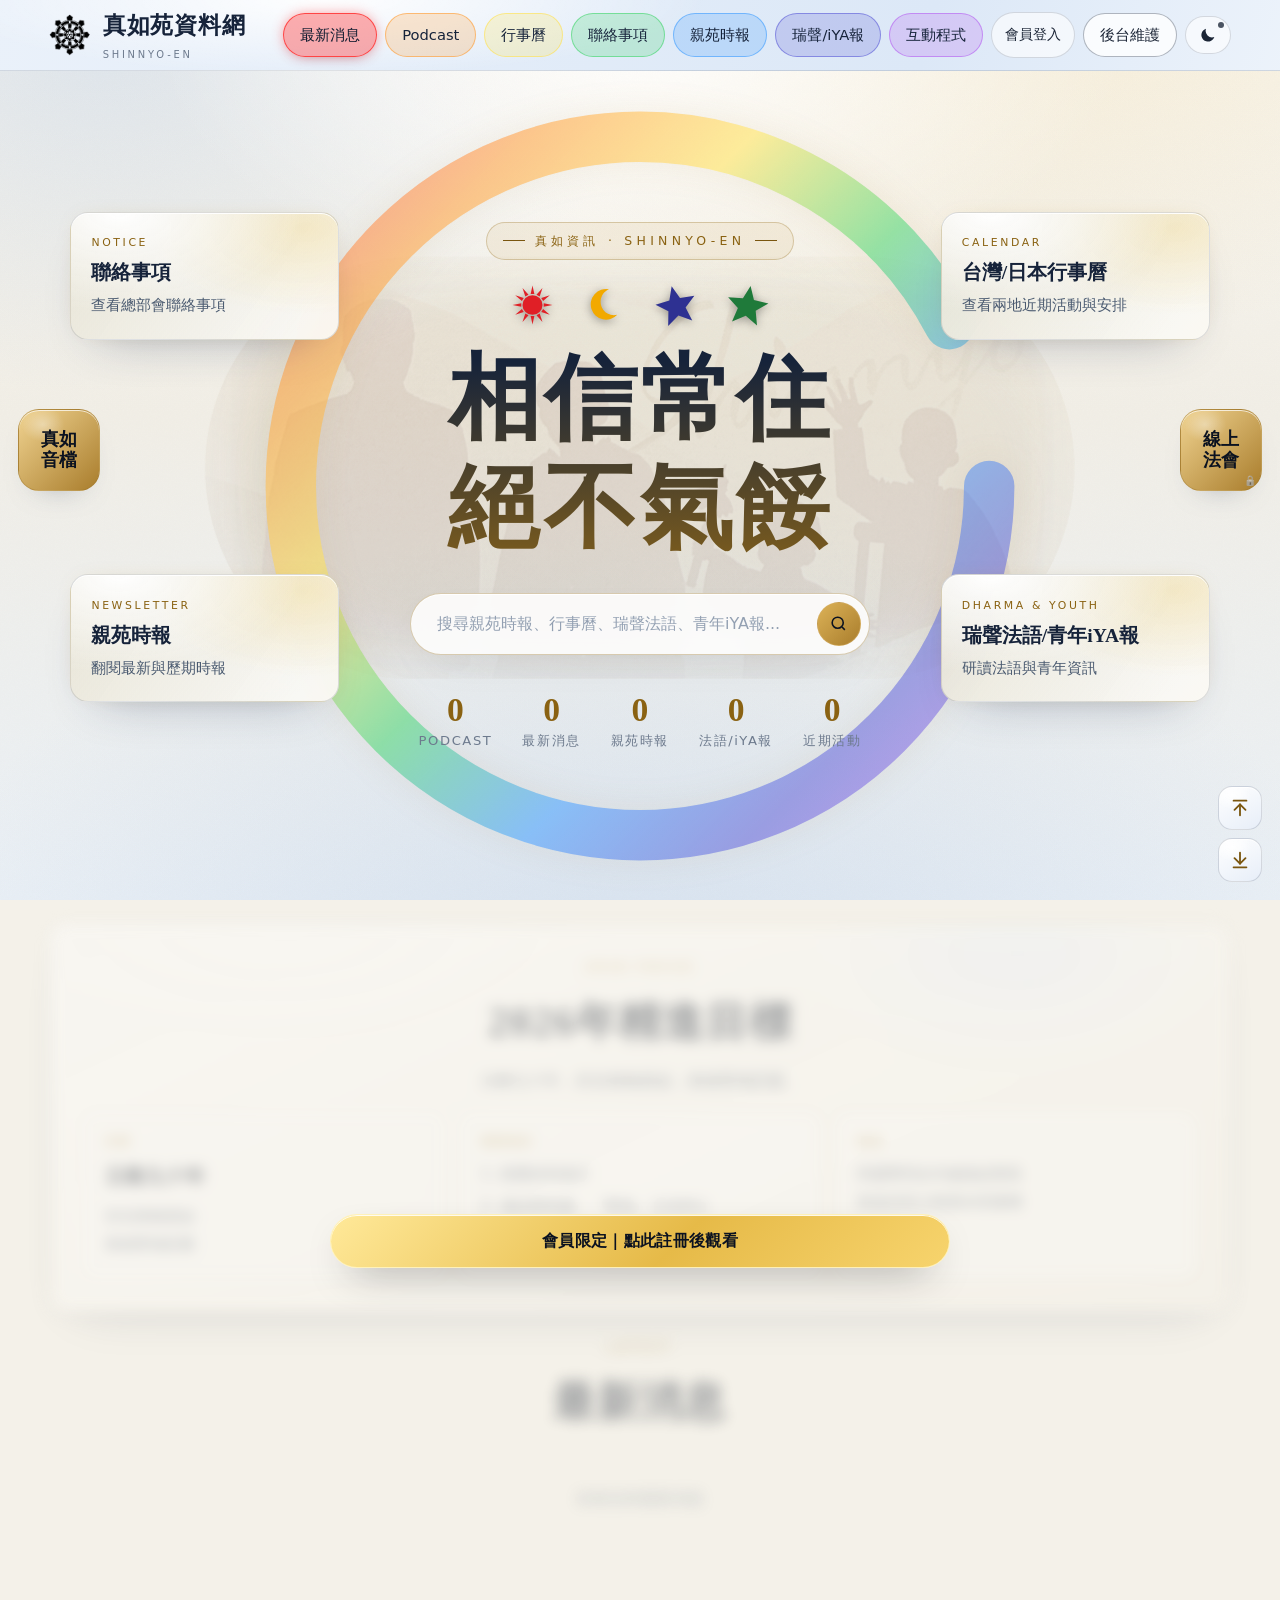
==== commit b134d4a5: "Add files via upload" ====
--- a/index.html
+++ b/index.html
@@ -10,7 +10,7 @@
   <meta name="referrer" content="strict-origin-when-cross-origin" />
   <link rel="stylesheet" href="assets/css/style.css?v=147" />
   <link rel="stylesheet" href="assets/css/member-barcode.css?v=7" />
-  <link rel="stylesheet" href="assets/css/ipod.css?v=40" />
+  <link rel="stylesheet" href="assets/css/ipod.css?v=42" />
   <script src="assets/js/theme.js?v=4"></script>
   <script src="assets/js/scroll-top.js?v=2"></script>
   <!-- defer 讓瀏覽器提早開始下載這幾個檔案（跟解析 HTML 同時進行），
--- a/assets/css/member-barcode.css
+++ b/assets/css/member-barcode.css
@@ -1 +1 @@
-.barcode-editor{border-top:1px solid var(--line,#777);margin-top:12px;padding-top:18px;min-width:0}.barcode-editor h3{margin:0 0 10px}.member-barcode-pane{margin:16px 0;min-width:0}.member-barcode-pane [hidden],.member-barcode-pane[hidden]{display:none!important}.member-barcode-pane .barcode-scan-surface{min-height:110px;border-radius:10px}.member-barcode-pane .barcode-scan-surface img{max-height:220px}.barcode-editor input[type=file]{width:100%;min-width:0;box-sizing:border-box;font-size:14px}.barcode-actions{display:flex;flex-wrap:wrap;gap:8px;margin-top:12px}.barcode-actions .btn{min-height:44px}.barcode-preview{display:block;max-width:100%;max-height:180px;object-fit:contain;background:#fff;padding:12px;box-sizing:border-box;margin:12px auto}.barcode-dialog [hidden],.barcode-editor [hidden],.barcode-preview[hidden]{display:none!important}.barcode-dialog{box-sizing:border-box;width:min(960px,calc(100vw - 24px));max-width:calc(100vw - 24px);max-height:calc(100dvh - 24px);margin:auto;padding:24px;border:0;border-radius:16px;background:#fff;color:#111;overflow-y:auto;color-scheme:light}.barcode-dialog::backdrop{background:rgba(0,0,0,.8)}.barcode-dialog h2{margin:0 48px 12px 0;font-size:22px;color:#111}.barcode-dialog .barcode-close{position:absolute;top:10px;right:10px;width:44px;height:44px;border:0;border-radius:50%;background:#fff0f0;color:#b91c1c;font-size:32px;cursor:pointer}.barcode-scan-surface{display:flex;align-items:center;justify-content:center;background:#fff;padding:20px}.barcode-scan-surface:focus-visible{outline:2px solid #2563eb;outline-offset:2px}.barcode-scan-surface img{display:block;width:100%;height:auto;max-height:60dvh;object-fit:contain;image-rendering:pixelated;filter:none!important}#barcodeScanStatus,.barcode-scan-hint{color:#444;font-size:14px;overflow-wrap:anywhere}#barcodePaneStatus,#barcodeScanStatus{display:block;width:100%;box-sizing:border-box;text-align:center;line-height:1.6;margin:1.6em 0;overflow-wrap:anywhere}.barcode-dialog .btn{background:#f3f3f3;color:#222;border:1px solid #ccc;min-height:44px}@media (max-width:480px){.barcode-dialog{padding:18px 12px}.barcode-scan-surface{padding:16px}.barcode-dialog h2{font-size:20px}}@media (orientation:landscape) and (max-height:500px){.barcode-dialog{padding:12px 18px}.barcode-dialog h2{font-size:18px;margin-bottom:4px}.barcode-scan-surface{padding:8px 20px}.barcode-scan-surface img{max-height:42dvh}.barcode-scan-hint{margin:6px 0}}+.barcode-editor{border-top:1px solid var(--line,#777);margin-top:12px;padding-top:18px;min-width:0}.barcode-editor h3{margin:0 0 10px}.member-barcode-pane{margin:16px 0;min-width:0}.member-barcode-pane [hidden],.member-barcode-pane[hidden]{display:none!important}.member-barcode-pane .barcode-scan-surface{min-height:110px;border-radius:10px}.member-barcode-pane .barcode-scan-surface img{max-height:220px}.barcode-editor input[type=file]{width:100%;min-width:0;box-sizing:border-box;font-size:14px}.barcode-actions{display:flex;flex-wrap:nowrap;gap:6px;margin-top:12px}.barcode-actions .btn{min-height:44px;flex:1 1 0;min-width:0}.barcode-preview{display:block;max-width:100%;max-height:180px;object-fit:contain;background:#fff;padding:12px;box-sizing:border-box;margin:12px auto}.barcode-dialog [hidden],.barcode-editor [hidden],.barcode-preview[hidden]{display:none!important}.barcode-dialog{box-sizing:border-box;width:min(960px,calc(100vw - 24px));max-width:calc(100vw - 24px);max-height:calc(100dvh - 24px);margin:auto;padding:24px;border:0;border-radius:16px;background:#fff;color:#111;overflow-y:auto;color-scheme:light}.barcode-dialog::backdrop{background:rgba(0,0,0,.8)}.barcode-dialog h2{margin:0 48px 12px 0;font-size:22px;color:#111}.barcode-dialog .barcode-close{position:absolute;top:10px;right:10px;width:44px;height:44px;border:0;border-radius:50%;background:#fff0f0;color:#b91c1c;font-size:32px;cursor:pointer}.barcode-scan-surface{display:flex;align-items:center;justify-content:center;background:#fff;padding:20px}.barcode-scan-surface:focus-visible{outline:2px solid #2563eb;outline-offset:2px}.barcode-scan-surface img{display:block;width:100%;height:auto;max-height:60dvh;object-fit:contain;image-rendering:pixelated;filter:none!important}#barcodeScanStatus,.barcode-scan-hint{color:#444;font-size:14px;overflow-wrap:anywhere}#barcodePaneStatus,#barcodeScanStatus{display:block;width:100%;box-sizing:border-box;text-align:center;line-height:1.6;margin:1.6em 0;overflow-wrap:anywhere}.barcode-dialog .btn{background:#f3f3f3;color:#222;border:1px solid #ccc;min-height:44px}@media (max-width:480px){.barcode-dialog{padding:18px 12px}.barcode-scan-surface{padding:16px}.barcode-dialog h2{font-size:20px}.barcode-actions{gap:4px}.barcode-actions .btn{padding:10px 4px;font-size:.78rem;justify-content:center;text-align:center;white-space:normal;line-height:1.2}}@media (orientation:landscape) and (max-height:500px){.barcode-dialog{padding:12px 18px}.barcode-dialog h2{font-size:18px;margin-bottom:4px}.barcode-scan-surface{padding:8px 20px}.barcode-scan-surface img{max-height:42dvh}.barcode-scan-hint{margin:6px 0}}
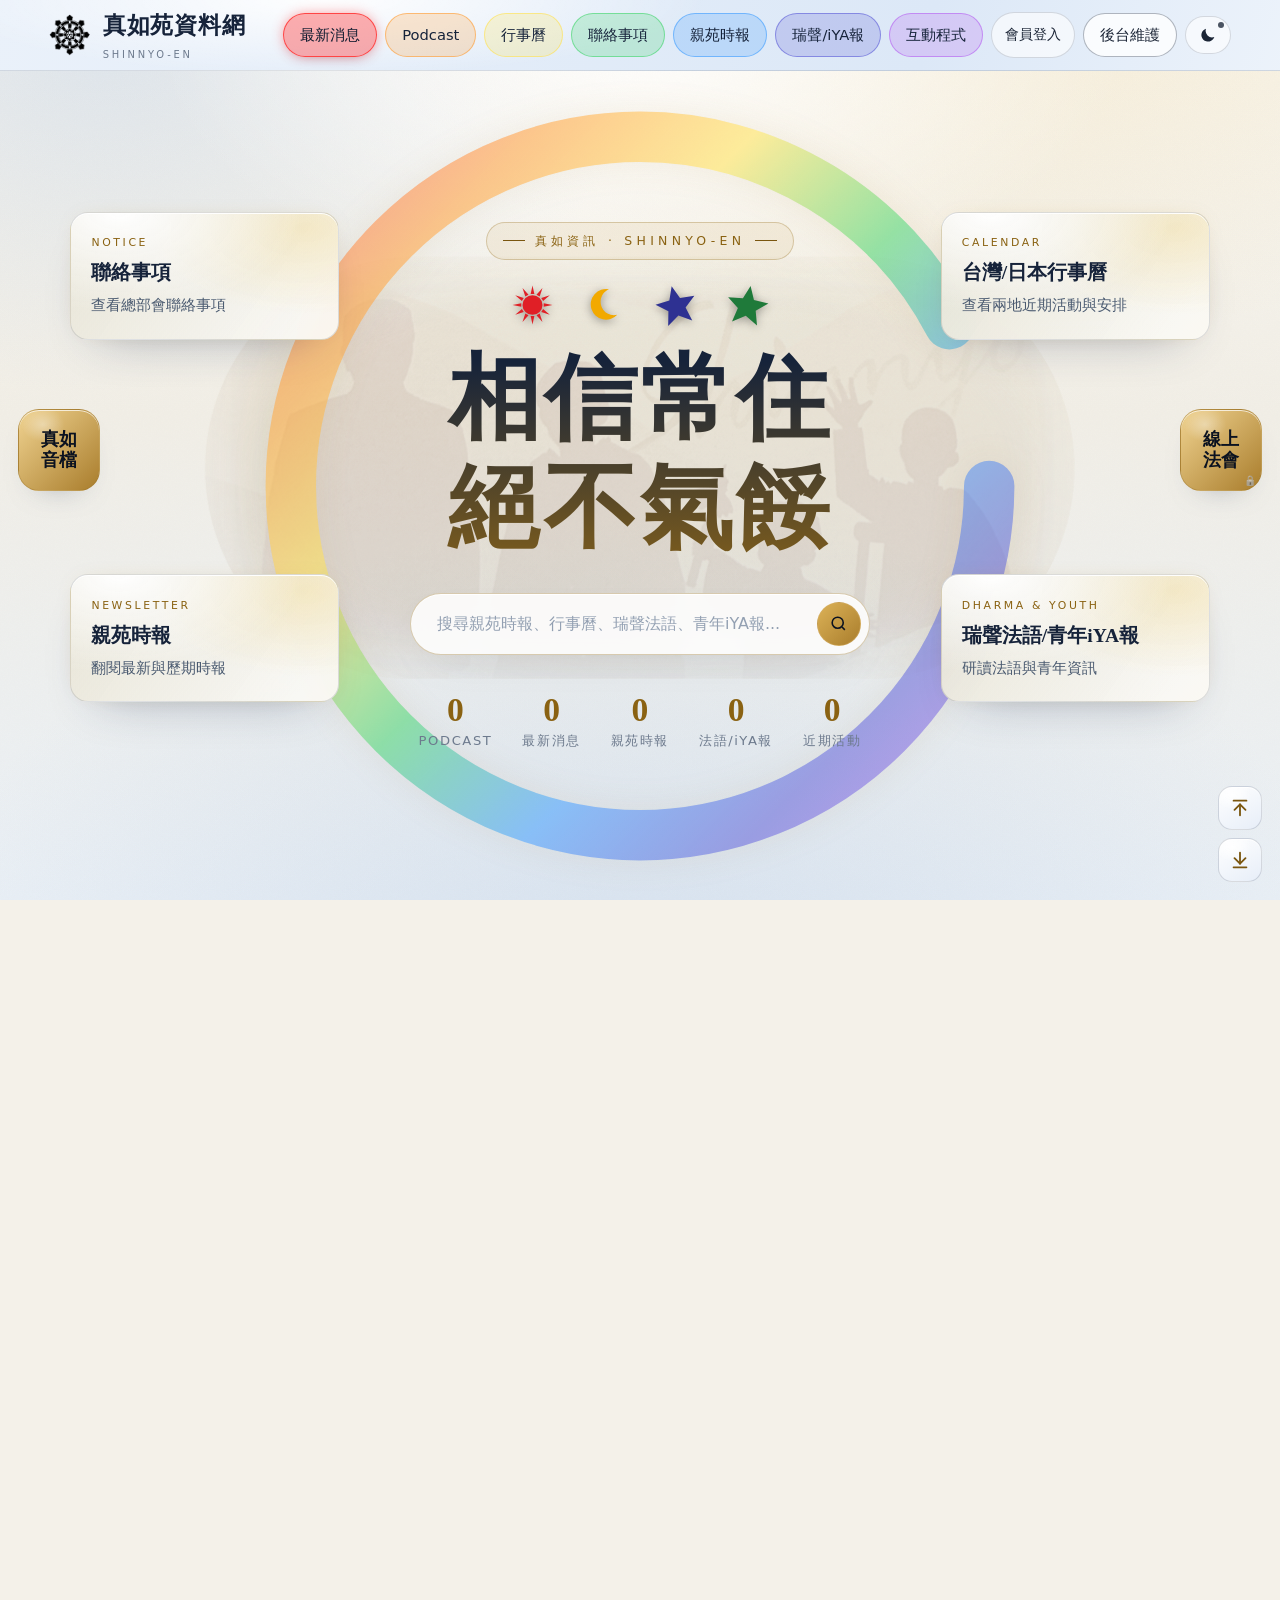
==== commit 9bb66b30: "Add files via upload" ====
--- a/index.html
+++ b/index.html
@@ -10,7 +10,7 @@
   <meta name="referrer" content="strict-origin-when-cross-origin" />
   <link rel="stylesheet" href="assets/css/style.css?v=147" />
   <link rel="stylesheet" href="assets/css/member-barcode.css?v=7" />
-  <link rel="stylesheet" href="assets/css/ipod.css?v=42" />
+  <link rel="stylesheet" href="assets/css/ipod.css?v=44" />
   <script src="assets/js/theme.js?v=4"></script>
   <script src="assets/js/scroll-top.js?v=2"></script>
   <!-- defer 讓瀏覽器提早開始下載這幾個檔案（跟解析 HTML 同時進行），
--- a/assets/css/ipod.css
+++ b/assets/css/ipod.css
@@ -1 +1 @@
-.talk-popover.ipod-mode{padding:20px;place-items:center;align-items:safe center;overflow-y:auto;overscroll-behavior:contain;scrollbar-width:none}.talk-popover.ipod-mode::-webkit-scrollbar{width:0;height:0}.talk-popover.ipod-mode .talk-backdrop{position:fixed;background:rgba(12,16,24,.62);backdrop-filter:blur(6px)}.talk-popover.ipod-mode .talk-panel.ipod{--w:min(430px, calc(100vw - 44px), calc((100vh - 44px) * .585));--w:min(430px, calc(100vw - 44px), calc((100dvh - 44px) * .585));--h:calc(var(--w) * 1.7093);--screen-extra:3.6em;--pad-top:1.814em;--pad-bottom:3.2em;--gap:2.2em;--lcd-bg:#a4a59c;--lcd-bg-2:#9b9c93;--lcd-bar:#8e8f86;--lcd-ink:#2c2d28;--lcd-dim:#575850;--lcd-sel:#43443d;--lcd-sel-ink:#e9eae1;--lcd-line:rgba(44, 45, 40, .22);--lcd-font:"Helvetica Neue",Helvetica,Arial,"PingFang TC","Microsoft JhengHei","Noto Sans TC",sans-serif;--skin-hi:#ffffff;--skin:#f7f8f9;--skin-lo:#e4e8ec;--skin-edge:#cfd4d9;--skin-halo:rgba(255, 255, 255, .55);--skin-inset-hi:rgba(255, 255, 255, .95);--skin-shade:rgba(120, 132, 146, .18);--skin-gloss:rgba(255, 255, 255, .96);--skin-ink:#949ca4;position:relative;z-index:1;box-sizing:border-box;width:var(--w);height:calc(var(--h) + var(--screen-extra));max-height:none;font-size:calc(var(--w) / 26);font-family:var(--lcd-font);display:flex;flex-direction:column;align-items:center;justify-content:flex-start;padding:var(--pad-top) 0 var(--pad-bottom);overflow:visible;border:0;border-radius:1.4em;background:linear-gradient(158deg,var(--skin-hi) 0,var(--skin) 38%,var(--skin) 62%,var(--skin-lo) 100%);box-shadow:0 0 0 .085em var(--skin-edge),0 0 0 .17em var(--skin-halo),0 1.6em 3.4em -1.2em rgba(8,14,24,.62),inset 0 .09em .22em var(--skin-inset-hi),inset 0 -.35em .7em -.2em var(--skin-shade)}.talk-popover.ipod-mode .talk-panel.ipod[data-skin=orange]{--skin-hi:#ffd374;--skin:#f2a900;--skin-lo:#d38f00;--skin-edge:#ad7700;--skin-halo:rgba(255, 232, 180, .40);--skin-inset-hi:rgba(255, 255, 255, .58);--skin-shade:rgba(120, 74, 0, .26);--skin-gloss:rgba(255, 255, 255, .70);--skin-ink:rgba(255, 255, 255, .92)}.talk-popover.ipod-mode .talk-panel.ipod[data-skin=red]{--skin-hi:#ff7a7e;--skin:#e01f26;--skin-lo:#b8161c;--skin-edge:#911015;--skin-halo:rgba(255, 196, 196, .34);--skin-inset-hi:rgba(255, 255, 255, .50);--skin-shade:rgba(92, 8, 11, .30);--skin-gloss:rgba(255, 255, 255, .62);--skin-ink:rgba(255, 255, 255, .92)}.talk-popover.ipod-mode .talk-panel.ipod[data-skin=blue]{--skin-hi:#7176de;--skin:#2e3192;--skin-lo:#232770;--skin-edge:#181a55;--skin-halo:rgba(186, 190, 255, .30);--skin-inset-hi:rgba(255, 255, 255, .45);--skin-shade:rgba(8, 10, 52, .34);--skin-gloss:rgba(255, 255, 255, .56);--skin-ink:rgba(255, 255, 255, .90)}.talk-popover.ipod-mode .talk-panel.ipod[data-skin=green]{--skin-hi:#56c47a;--skin:#1f7a3a;--skin-lo:#17602d;--skin-edge:#0e4820;--skin-halo:rgba(186, 242, 206, .30);--skin-inset-hi:rgba(255, 255, 255, .45);--skin-shade:rgba(5, 46, 20, .32);--skin-gloss:rgba(255, 255, 255, .56);--skin-ink:rgba(255, 255, 255, .90)}.talk-popover.ipod-mode .talk-panel.ipod[data-skin=purple]{--skin-hi:#e0b2ff;--skin:#b45ef0;--skin-lo:#9440cf;--skin-edge:#782cae;--skin-halo:rgba(230, 202, 255, .34);--skin-inset-hi:rgba(255, 255, 255, .55);--skin-shade:rgba(70, 20, 110, .28);--skin-gloss:rgba(255, 255, 255, .68);--skin-ink:rgba(255, 255, 255, .92)}.talk-popover.ipod-mode .talk-panel.ipod::before{content:"";position:absolute;inset:0;border-radius:inherit;pointer-events:none;background:linear-gradient(148deg,var(--skin-gloss) 0,rgba(255,255,255,.3) 26%,rgba(255,255,255,0) 46%),radial-gradient(120% 42% at 50% 100%,var(--skin-shade),transparent 70%)}.talk-popover.ipod-mode .ipod-screen-frame{position:relative;z-index:2;flex:0 0 auto;box-sizing:border-box;width:88%;height:calc(24em + var(--screen-extra));padding:.42em;display:flex;border-radius:.34em;background:linear-gradient(180deg,#b4b7b8 0,#cfd2d3 40%,#e2e5e6 100%);box-shadow:0 .05em 0 rgba(255,255,255,.9),inset 0 .05em .16em rgba(30,36,44,.42)}.talk-popover.ipod-mode .ipod-screen{position:relative;flex:1 1 auto;display:flex;flex-direction:column;width:auto;height:auto;min-width:0;min-height:0;overflow:hidden;border-radius:.1em;background:linear-gradient(180deg,var(--lcd-bg) 0,var(--lcd-bg-2) 100%);color:var(--lcd-ink);box-shadow:inset 0 0 .5em rgba(40,44,40,.28)}.talk-popover.ipod-mode .talk-head.ipod-statusbar{flex:0 0 auto;display:grid;grid-template-columns:2.1em auto minmax(0,1fr) auto;align-items:center;gap:0;padding:0 .35em;height:3.1em;border-bottom:.07em solid rgba(44,45,40,.45);background:linear-gradient(180deg,#b0b1a8 0,var(--lcd-bar) 100%)}.talk-popover.ipod-mode .ipod-statusbar b{grid-column:3;font-family:var(--lcd-font);font-size:1.02em;font-weight:700;letter-spacing:.01em;color:var(--lcd-ink);text-align:center;white-space:nowrap;overflow:hidden;text-overflow:ellipsis}.talk-popover.ipod-mode .ipod-close{grid-column:1;justify-self:start;width:1.5em;height:1.5em;padding:0;border:.07em solid rgba(44,45,40,.5);border-radius:.28em;background:var(--lcd-sel);color:var(--lcd-sel-ink);font:700 1.05em/1 var(--lcd-font);cursor:pointer}.talk-popover.ipod-mode .ipod-close:focus-visible{outline:.1em solid var(--lcd-ink);outline-offset:.1em}.talk-popover.ipod-mode .ipod-status-right{grid-column:4;justify-self:end;display:flex;align-items:center;gap:.4em}.talk-popover.ipod-mode .ipod-share-line{display:inline-grid;place-items:center;min-width:2.6em;height:1.45em;padding:0 .5em;border:.07em solid rgba(44,45,40,.35);border-radius:.25em;background:#06c755;color:#fff;font:800 .62em/1 var(--lcd-font);letter-spacing:.02em;text-decoration:none;cursor:pointer;-webkit-tap-highlight-color:transparent}.talk-popover.ipod-mode .ipod-share-line:focus-visible,.talk-popover.ipod-mode .ipod-share-line:hover{outline:.1em solid var(--lcd-ink);outline-offset:.1em;filter:brightness(1.05)}.talk-popover.ipod-mode .ipod-share-line:active{filter:brightness(.94)}.talk-popover.ipod-mode .ipod-volume-wrap{position:relative;display:inline-flex}.talk-popover.ipod-mode .ipod-volume-btn{display:inline-grid;place-items:center;width:1.5em;height:1.5em;padding:0;border:0;background:0 0;color:var(--lcd-ink);cursor:pointer;-webkit-tap-highlight-color:transparent}.talk-popover.ipod-mode .ipod-volume-btn svg{width:1.05em;height:1.05em}.talk-popover.ipod-mode .ipod-volume-btn .ic-vol-off{display:none}.talk-popover.ipod-mode .ipod-volume-btn.is-muted .ic-vol-on{display:none}.talk-popover.ipod-mode .ipod-volume-btn.is-muted .ic-vol-off{display:block}.talk-popover.ipod-mode .ipod-volume-btn:focus-visible{outline:.1em solid var(--lcd-ink);outline-offset:.1em}.talk-popover.ipod-mode .ipod-volume-pop{position:absolute;top:100%;right:0;z-index:5;margin-top:.35em;padding:.5em .6em;border:.07em solid rgba(44,45,40,.42);border-radius:.3em;background:var(--lcd-bg);box-shadow:0 .15em .4em rgba(40,44,40,.35)}.talk-popover.ipod-mode .ipod-volume-row{display:flex;align-items:center;gap:.45em}.talk-popover.ipod-mode .ipod-volume-pct{flex:0 0 auto;min-width:2.4em;text-align:right;color:var(--lcd-dim);font:700 .66em/1 var(--lcd-font);font-variant-numeric:tabular-nums}.talk-popover.ipod-mode .ipod-volume-range{width:7em;-webkit-appearance:none;appearance:none;height:.3em;border-radius:.15em;background:rgba(44,45,40,.28)}.talk-popover.ipod-mode .ipod-volume-range::-webkit-slider-thumb{-webkit-appearance:none;width:.85em;height:.85em;border-radius:50%;background:var(--lcd-ink);cursor:pointer}.talk-popover.ipod-mode .ipod-volume-range::-moz-range-thumb{width:.85em;height:.85em;border:0;border-radius:50%;background:var(--lcd-ink);cursor:pointer}.talk-popover.ipod-mode .ipod-battery{position:relative;width:1.55em;height:.82em;border:.09em solid var(--lcd-ink);border-radius:.1em;background:linear-gradient(90deg,var(--lcd-ink) 0 82%,transparent 82%) no-repeat center/calc(100% - .16em) calc(100% - .16em)}.talk-popover.ipod-mode .ipod-battery::after{content:"";position:absolute;top:50%;right:-.22em;transform:translateY(-50%);width:.14em;height:.34em;border-radius:0 .06em .06em 0;background:var(--lcd-ink)}.talk-popover.ipod-mode .ipod-skin-toast{position:absolute;z-index:5;left:50%;top:50%;transform:translate(-50%,-50%);padding:.5em 1em;border-radius:.3em;background:rgba(44,45,40,.88);color:var(--lcd-sel-ink);font:700 1.05em/1 var(--lcd-font);letter-spacing:.06em;white-space:nowrap;opacity:0;pointer-events:none;transition:opacity .18s ease}.talk-popover.ipod-mode .ipod-skin-toast.is-on{opacity:1}@media (prefers-reduced-motion:reduce){.talk-popover.ipod-mode .ipod-skin-toast{transition:none}}.talk-popover.ipod-mode .ipod-screen-body{flex:1 1 auto;min-height:0;display:flex;flex-direction:column}.talk-popover.ipod-mode .talk-picker{flex:1 1 auto;min-height:0;display:flex;flex-direction:column;margin:0;border:0;border-radius:0;background:0 0;overflow:hidden}.talk-popover.ipod-mode .talk-picker[hidden]{display:none}.talk-popover.ipod-mode .talk-picker-head{flex:0 0 auto;display:flex;align-items:center;gap:.35em;padding:.4em .3em;border-bottom:.07em solid var(--lcd-line);background:rgba(255,255,255,.1)}.talk-popover.ipod-mode .talk-picker-head input{flex:1 1 auto;min-width:0;min-height:0;height:2.6em;padding:0 .4em;border:.07em solid rgba(44,45,40,.42);border-radius:.2em;background:rgba(255,255,255,.3);color:var(--lcd-ink);font:600 .74em/1 var(--lcd-font);-webkit-appearance:none;appearance:none}.talk-popover.ipod-mode .talk-picker-head input::placeholder{color:rgba(44,45,40,.52)}.talk-popover.ipod-mode .talk-picker-head input:focus{outline:0;border-color:var(--lcd-ink);box-shadow:none;background:rgba(255,255,255,.48)}.talk-popover.ipod-mode .talk-picker-count{flex:0 0 auto;color:var(--lcd-dim);font-size:.64em;font-weight:700;white-space:nowrap}.talk-popover.ipod-mode .talk-picker-list{flex:1 1 auto;min-height:0;display:block;gap:0;margin:0;padding:0;list-style:none;overflow-y:auto;scrollbar-width:none}.talk-popover.ipod-mode .talk-picker-list::-webkit-scrollbar{width:0;height:0}.talk-popover.ipod-mode .talk-pick{position:relative;width:100%;display:grid;grid-template-columns:1.75em minmax(0,1fr) auto;align-items:center;gap:.3em;padding:.26em .45em;border:0;border-bottom:.07em solid rgba(44,45,40,.1);border-radius:0;background:0 0;color:var(--lcd-ink);font-family:var(--lcd-font);text-align:left;cursor:pointer;transition:none}.talk-popover.ipod-mode .talk-pick::after{content:"›";position:absolute;right:.42em;top:50%;transform:translateY(-52%);font-size:1.1em;font-weight:700;opacity:.55}.talk-popover.ipod-mode .talk-pick:focus-visible,.talk-popover.ipod-mode .talk-pick:hover{outline:0;background:rgba(44,45,40,.12);border-color:var(--lcd-line)}.talk-popover.ipod-mode .talk-pick.is-cursor,.talk-popover.ipod-mode .talk-pick.is-cursor:hover{background:linear-gradient(180deg,#55564f 0,var(--lcd-sel) 100%);color:var(--lcd-sel-ink);box-shadow:none}.talk-popover.ipod-mode .talk-pick.is-cursor .talk-pick-body small,.talk-popover.ipod-mode .talk-pick.is-cursor .talk-pick-no,.talk-popover.ipod-mode .talk-pick.is-cursor .talk-pick-state{color:var(--lcd-sel-ink)}.talk-popover.ipod-mode .talk-pick.is-active{border-color:var(--lcd-line);background:rgba(44,45,40,.1);box-shadow:inset .18em 0 0 var(--lcd-ink)}.talk-popover.ipod-mode .talk-pick.is-cursor.is-active{background:linear-gradient(180deg,#55564f 0,var(--lcd-sel) 100%);box-shadow:inset .18em 0 0 var(--lcd-sel-ink)}.talk-popover.ipod-mode .talk-pick-no{font-family:var(--lcd-font);font-size:.68em;font-weight:700;color:var(--lcd-dim);text-align:center}.talk-popover.ipod-mode .talk-pick-body{display:grid;gap:0;padding-right:.75em}.talk-popover.ipod-mode .talk-pick-body b{font-size:.86em;font-weight:700;line-height:1.3;letter-spacing:.01em}.talk-popover.ipod-mode .talk-pick-body small{font-size:.64em;line-height:1.35;color:var(--lcd-dim)}.talk-popover.ipod-mode .talk-pick-state{font-size:.6em;font-weight:700;color:var(--lcd-dim);padding-right:.8em}.talk-popover.ipod-mode .search-empty,.talk-popover.ipod-mode .talk-pick-empty{padding:1.4em .8em;color:var(--lcd-dim);text-align:center;font:700 .82em/1.5 var(--lcd-font)}.talk-popover.ipod-mode .talk-empty{display:flex;flex-direction:column;align-items:center;gap:.9em}.talk-popover.ipod-mode .talk-empty-login{min-height:2.1em;padding:0 1.1em;border:.07em solid var(--lcd-ink);border-radius:.25em;background:var(--lcd-sel);color:var(--lcd-sel-ink);font:700 1em/1 var(--lcd-font);cursor:pointer}.talk-popover.ipod-mode .talk-empty-login:focus-visible,.talk-popover.ipod-mode .talk-empty-login:hover{outline:0;background:#55564f;box-shadow:0 0 0 .1em rgba(44,45,40,.35)}.talk-popover.ipod-mode .talk-pager{flex:0 0 auto;display:flex;align-items:center;justify-content:center;gap:.18em;padding:0 .2em;border-top:.07em solid var(--lcd-line);background:rgba(255,255,255,.1)}.talk-popover.ipod-mode .talk-pager:empty{display:none;border:0}.talk-popover.ipod-mode .talk-page-btn{min-width:0;height:1.35em;padding:0 .3em;border:0;border-radius:.2em;background:0 0;color:var(--lcd-ink);font:700 .86em/1 var(--lcd-font);cursor:pointer}.talk-popover.ipod-mode .talk-page-btn.is-edge{opacity:.9}.talk-popover.ipod-mode .talk-page-btn:disabled{opacity:.35;cursor:default}.talk-popover.ipod-mode .talk-page-btn:not(:disabled):hover{background:rgba(44,45,40,.16)}.talk-popover.ipod-mode .talk-page-info{min-width:0;padding:0 .15em;color:var(--lcd-dim);font-size:.86em;font-weight:700}.talk-popover.ipod-mode .ipod-now{flex:1 1 auto;min-height:0;display:none;flex-direction:column}.talk-popover.ipod-mode .ipod.view-now .ipod-now{display:flex}.talk-popover.ipod-mode .ipod.view-now .talk-pager,.talk-popover.ipod-mode .ipod.view-now .talk-picker{display:none}.talk-popover.ipod-mode .ipod.view-menu .ipod-now{display:none}.talk-popover.ipod-mode .ipod-nowmeta{flex:0 0 auto;padding:.45em .6em .1em;color:var(--lcd-dim);font:700 .66em/1 var(--lcd-font);text-align:center;letter-spacing:.04em}.talk-popover.ipod-mode .talk-list{flex:1 1 auto;min-height:0;display:flex;flex-direction:column;justify-content:center;gap:0;padding:.35em .6em;overflow-y:auto;scrollbar-width:none;max-height:none}.talk-popover.ipod-mode .talk-list::-webkit-scrollbar{width:0}.talk-popover.ipod-mode .talk-list.can-swipe-next::after,.talk-popover.ipod-mode .talk-list.can-swipe-prev::before{display:none}.talk-popover.ipod-mode .talk-item{display:grid;grid-template-columns:minmax(0,1fr);justify-items:center;gap:.45em;padding:0;border:0;border-radius:0;background:0 0;text-align:center}.talk-popover.ipod-mode .talk-icon{grid-column:1;grid-row:1;font:700 2.6em/1 var(--lcd-font);width:3.9em;height:3.9em;border-radius:.12em;background:linear-gradient(150deg,#55564f,var(--lcd-sel));color:var(--lcd-sel-ink);box-shadow:inset 0 0 0 .015em rgba(233,234,225,.35),0 .04em .12em rgba(40,44,40,.3)}.talk-popover.ipod-mode .talk-item>div{grid-column:1;grid-row:2;justify-items:center;gap:.18em}.talk-popover.ipod-mode .talk-item h3{font-family:var(--lcd-font);font-size:.95em;font-weight:700;color:var(--lcd-ink);line-height:1.3}.talk-popover.ipod-mode .talk-item p{font-size:.72em;line-height:1.45;color:var(--lcd-dim)}.talk-popover.ipod-mode .talk-audio{display:none!important}.talk-popover.ipod-mode .ipod-progress{flex:0 0 auto;display:flex;align-items:center;gap:.4em;padding:.35em .6em .5em}.talk-popover.ipod-mode .ipod-time{flex:0 0 auto;min-width:2.4em;color:var(--lcd-dim);font:700 .66em/1 var(--lcd-font);font-variant-numeric:tabular-nums}.talk-popover.ipod-mode .ipod-time:last-child{text-align:right}.talk-popover.ipod-mode .ipod-bar{flex:1 1 auto;position:relative;height:.62em;border:.07em solid var(--lcd-ink);border-radius:.1em;background:rgba(255,255,255,.18);cursor:pointer;touch-action:none}.talk-popover.ipod-mode .ipod-bar i{display:block;width:0;height:100%;background:var(--lcd-ink)}.talk-popover.ipod-mode .ipod-bar:focus-visible{outline:.1em solid var(--lcd-ink);outline-offset:.12em}.talk-popover.ipod-mode .ipod-progress.is-idle{visibility:hidden}.talk-popover.ipod-mode .ipod-wheel{position:relative;z-index:2;flex:0 0 auto;width:13.2em;height:13.2em;margin-top:var(--gap);border-radius:50%;background:radial-gradient(circle at 50% 30%,#fff 0,#f7f8f9 44%,#eaedef 74%,#dcdfe3 92%,#d0d4d9 100%);box-shadow:inset 0 .12em .3em rgba(255,255,255,.95),inset 0 -.14em .34em rgba(118,130,145,.22),inset 0 0 .5em .1em rgba(126,138,152,.12),0 .14em .4em rgba(20,26,36,.18),0 0 0 .05em rgba(255,255,255,.8)}.talk-popover.ipod-mode .ipod-wheel::after{content:"";position:absolute;inset:0;border-radius:50%;pointer-events:none;background:repeating-conic-gradient(from 45deg,rgba(56,66,78,.16) 0 .55deg,transparent .55deg 90deg)}.talk-popover.ipod-mode .ipod-key{position:absolute;inset:-1.2em;z-index:1;display:flex;padding:0;border:0;background:0 0;color:#9aa2aa;font:inherit;font-family:var(--lcd-font);cursor:pointer;-webkit-tap-highlight-color:transparent}.talk-popover.ipod-mode .ipod-key span{display:block;line-height:1;position:relative}.talk-popover.ipod-mode .ipod-key-menu span{font-size:.92em;font-weight:600;letter-spacing:.04em}.talk-popover.ipod-mode .ipod-key-next span,.talk-popover.ipod-mode .ipod-key-prev span{font-size:.95em}.talk-popover.ipod-mode .ipod-key-play span{font-size:.88em}.talk-popover.ipod-mode .ipod-key svg{display:block;height:1em;width:auto;fill:currentColor}.talk-popover.ipod-mode .ipod-key::before{content:"";position:absolute;inset:1.2em;border-radius:50%;pointer-events:none}.talk-popover.ipod-mode .ipod-key-menu{clip-path:polygon(50% 50%,0 0,100% 0);align-items:flex-start;justify-content:center;padding-top:1.73em;color:#99a1a9}.talk-popover.ipod-mode .ipod-key-prev{clip-path:polygon(50% 50%,0 100%,0 0);align-items:center;justify-content:flex-start;padding-left:1.375em}.talk-popover.ipod-mode .ipod-key-next{clip-path:polygon(50% 50%,100% 0,100% 100%);align-items:center;justify-content:flex-end;padding-right:1.375em}.talk-popover.ipod-mode .ipod-key-play{clip-path:polygon(50% 50%,100% 100%,0 100%);align-items:flex-end;justify-content:center;padding-bottom:1.75em}.talk-popover.ipod-mode .ipod-key.is-press::before,.talk-popover.ipod-mode .ipod-key:active::before{background:radial-gradient(circle at 50% 50%,rgba(120,132,148,.04) 40%,rgba(120,132,148,.18) 100%)}.talk-popover.ipod-mode .ipod-key.is-press,.talk-popover.ipod-mode .ipod-key:active{color:#6f7880}.talk-popover.ipod-mode .ipod-key:focus-visible{outline:0;color:#4b5560}.talk-popover.ipod-mode .ipod-key:focus-visible::before{background:radial-gradient(circle at 50% 50%,rgba(120,132,148,.05) 40%,rgba(120,132,148,.16) 100%)}.talk-popover.ipod-mode .ipod-mode-ic svg{display:none;fill:none;stroke:currentColor;stroke-width:2.8;stroke-linecap:round;stroke-linejoin:round}.talk-popover.ipod-mode .ipod-mode-ic[data-mode=all] .ic-mode-all,.talk-popover.ipod-mode .ipod-mode-ic[data-mode=normal] .ic-mode-normal,.talk-popover.ipod-mode .ipod-mode-ic[data-mode=one] .ic-mode-one{display:block}.talk-popover.ipod-mode .ic-mode-num{fill:currentColor;stroke:none;font:700 9.5px/1 var(--lcd-font)}.talk-popover.ipod-mode .ipod-repeat-badge{grid-column:2;justify-self:start;display:inline-grid;place-items:center;width:1.5em;height:1.5em;margin-left:.1em;border:.07em solid rgba(44,45,40,.5);border-radius:.28em;background:var(--lcd-sel);color:var(--lcd-sel-ink)}.talk-popover.ipod-mode .ipod-repeat-badge svg{width:1em;height:1em}.talk-popover.ipod-mode .ipod-key-repeat{padding-bottom:1.49em}.talk-popover.ipod-mode .ipod-key .ipod-mode-ic svg{height:1.75em;width:1.75em;stroke-width:3.6}.talk-popover.ipod-mode .ipod-key .ic-mode-num{font:800 11px/1 var(--lcd-font)}.talk-popover.ipod-mode .ipod-wordmark{position:absolute;z-index:2;left:0;right:0;bottom:1.05em;text-align:center;font-family:var(--lcd-font);font-size:1.05em;font-weight:600;letter-spacing:.2em;text-indent:.2em;color:var(--skin-ink);pointer-events:none;user-select:none}.talk-popover.ipod-mode .ipod-scroll{position:absolute;z-index:2;left:50%;top:50%;transform:translate(-50%,-50%);width:70%;height:70%;border-radius:50%;background:radial-gradient(circle at 50% 28%,#fff 0,#fdfdfe 46%,#f2f4f5 78%,#e8ebee 100%);box-shadow:0 0 0 .05em rgba(160,170,182,.28),0 0 0 .1em rgba(255,255,255,.92),inset 0 .1em .26em rgba(255,255,255,.95),inset 0 -.1em .26em rgba(126,138,152,.18),0 .1em .3em rgba(20,26,36,.16);cursor:grab;touch-action:none}.talk-popover.ipod-mode .ipod-scroll:active{cursor:grabbing}.talk-popover.ipod-mode .ipod-select{position:absolute;z-index:3;left:50%;top:50%;transform:translate(-50%,-50%);width:29%;height:29%;padding:0;border:0;border-radius:50%;display:grid;place-items:center;font:inherit;color:#9aa2aa;background:radial-gradient(circle at 50% 30%,#fff 0,#f6f7f8 56%,#e6e9ec 100%);box-shadow:0 0 0 .04em rgba(190,197,204,.55),inset 0 .07em .18em rgba(255,255,255,.95),inset 0 -.07em .18em rgba(126,138,152,.18),0 .06em .2em rgba(20,26,36,.2);cursor:pointer;-webkit-tap-highlight-color:transparent}.talk-popover.ipod-mode .ipod-select.is-press,.talk-popover.ipod-mode .ipod-select:active{background:radial-gradient(circle at 50% 30%,#f2f3f4 0,#e7eaec 60%,#dadee2 100%);box-shadow:0 0 0 .04em rgba(178,186,194,.6),inset 0 .1em .26em rgba(120,132,148,.3)}.talk-popover.ipod-mode .ipod-select-icon{display:block;pointer-events:none}.talk-popover.ipod-mode .ipod-select svg{display:block;height:1.45em;width:auto;fill:currentColor}.talk-popover.ipod-mode .ipod-select .ic-pause{display:none}.talk-popover.ipod-mode .ipod-select.is-playing .ic-play{display:none}.talk-popover.ipod-mode .ipod-select.is-playing .ic-pause{display:block}.talk-popover.ipod-mode .ipod-select:focus-visible{outline:0;box-shadow:0 0 0 .08em rgba(120,132,148,.55),inset 0 .07em .18em rgba(255,255,255,.95)}html[data-theme=light] .talk-popover.ipod-mode .talk-head.ipod-statusbar,html[data-theme=light] .talk-popover.ipod-mode .talk-item,html[data-theme=light] .talk-popover.ipod-mode .talk-page-btn,html[data-theme=light] .talk-popover.ipod-mode .talk-panel.ipod,html[data-theme=light] .talk-popover.ipod-mode .talk-pick,html[data-theme=light] .talk-popover.ipod-mode .talk-picker{border-color:transparent;box-shadow:none}html[data-theme=light] .talk-popover.ipod-mode .talk-panel.ipod{background:linear-gradient(158deg,var(--skin-hi) 0,var(--skin) 38%,var(--skin) 62%,var(--skin-lo) 100%);box-shadow:0 0 0 .085em var(--skin-edge),0 0 0 .17em var(--skin-halo),0 1.6em 3.4em -1.2em rgba(8,14,24,.38),inset 0 .09em .22em var(--skin-inset-hi),inset 0 -.35em .7em -.2em var(--skin-shade)}html[data-theme=light] .talk-popover.ipod-mode .talk-backdrop{background:rgba(28,38,56,.48)}html[data-theme=light] .talk-popover.ipod-mode .talk-head.ipod-statusbar{background:linear-gradient(180deg,#b0b1a8 0,var(--lcd-bar) 100%);border-bottom:.07em solid rgba(44,45,40,.45)}html[data-theme=light] .talk-popover.ipod-mode .talk-pick,html[data-theme=light] .talk-popover.ipod-mode .talk-picker{background:0 0}html[data-theme=light] .talk-popover.ipod-mode .talk-pick{border-bottom:.07em solid var(--lcd-line)}html[data-theme=light] .talk-popover.ipod-mode .talk-pick.is-cursor{background:linear-gradient(180deg,#55564f 0,var(--lcd-sel) 100%);color:var(--lcd-sel-ink)}html[data-theme=light] .talk-popover.ipod-mode .talk-pick.is-active{background:rgba(44,45,40,.1)}html[data-theme=light] .talk-popover.ipod-mode .talk-picker-head input{border-color:rgba(44,45,40,.42);background:rgba(255,255,255,.3);color:var(--lcd-ink)}@media (max-width:640px){.talk-popover.ipod-mode{padding:calc(10px + env(safe-area-inset-top,0px)) calc(10px + env(safe-area-inset-right,0px)) calc(10px + env(safe-area-inset-bottom,0px)) calc(10px + env(safe-area-inset-left,0px))}.talk-popover.ipod-mode .talk-panel.ipod{--edge:calc(20px + env(safe-area-inset-left, 0px) + env(safe-area-inset-right, 0px));--edge-y:calc(20px + env(safe-area-inset-top, 0px) + env(safe-area-inset-bottom, 0px));--screen-extra:max(4.2em, 60px);--w:min(calc(100vw - var(--edge)), calc((100vh - var(--edge-y)) * .88));--w:min(calc(100vw - var(--edge)), calc((100dvh - var(--edge-y)) * .88));--h:calc(100vh - var(--edge-y) - var(--screen-extra));--h:calc(100dvh - var(--edge-y) - var(--screen-extra));width:var(--w);height:calc(var(--h) + var(--screen-extra))}.talk-popover.ipod-mode .ipod-screen-frame{flex:1 1 auto;height:auto;min-height:8em}.talk-popover.ipod-mode .talk-panel.ipod{--pad-bottom:3.4em}.talk-popover.ipod-mode .talk-head.ipod-statusbar{min-height:48px}.talk-popover.ipod-mode .ipod-close{width:1.7em;height:1.7em}.talk-popover.ipod-mode .ipod-repeat-badge{width:1.7em;height:1.7em}.talk-popover.ipod-mode .ipod-volume-btn{width:1.9em;height:1.9em}.talk-popover.ipod-mode .talk-page-btn{height:1.9em;padding:0 .45em;font-size:.95em}.talk-popover.ipod-mode .talk-page-info{font-size:.95em}.talk-popover.ipod-mode .talk-pick{padding:.38em .45em}.talk-popover.ipod-mode .talk-pick-body b{font-size:.95em}.talk-popover.ipod-mode .talk-pick-body small{font-size:.72em}.talk-popover.ipod-mode .talk-pick-no{font-size:.74em}.talk-popover.ipod-mode .talk-pick-state{font-size:.66em}.talk-popover.ipod-mode .talk-picker-head{padding:.45em .3em}.talk-popover.ipod-mode .talk-picker-head input{height:44px;font-size:max(.82em, 16px)}.talk-popover.ipod-mode .talk-picker-count{font-size:.7em}.talk-popover.ipod-mode .talk-item h3{font-size:1.05em}.talk-popover.ipod-mode .talk-item p{font-size:.8em}.talk-popover.ipod-mode .ipod-nowmeta,.talk-popover.ipod-mode .ipod-time{font-size:.74em}}@media (prefers-reduced-motion:reduce){.talk-popover.ipod-mode .talk-list.slide-next .talk-item,.talk-popover.ipod-mode .talk-list.slide-prev .talk-item{animation:none}}+.talk-popover.ipod-mode{padding:20px;place-items:center;align-items:safe center;overflow-y:auto;overscroll-behavior:contain;scrollbar-width:none}.talk-popover.ipod-mode::-webkit-scrollbar{width:0;height:0}.talk-popover.ipod-mode .talk-backdrop{position:fixed;background:rgba(12,16,24,.62);backdrop-filter:blur(6px)}.talk-popover.ipod-mode .talk-panel.ipod{--w:min(500px, calc(100vw - 44px), calc((100vh - 44px) * .585));--w:min(500px, calc(100vw - 44px), calc((100dvh - 44px) * .585));--h:calc(var(--w) * 1.7093);--screen-extra:3.6em;--pad-top:1.814em;--pad-bottom:3.2em;--gap:2.2em;--lcd-bg:#a4a59c;--lcd-bg-2:#9b9c93;--lcd-bar:#8e8f86;--lcd-ink:#2c2d28;--lcd-dim:#575850;--lcd-sel:#43443d;--lcd-sel-ink:#e9eae1;--lcd-line:rgba(44, 45, 40, .22);--lcd-font:"Helvetica Neue",Helvetica,Arial,"PingFang TC","Microsoft JhengHei","Noto Sans TC",sans-serif;--skin-hi:#ffffff;--skin:#f7f8f9;--skin-lo:#e4e8ec;--skin-edge:#cfd4d9;--skin-halo:rgba(255, 255, 255, .55);--skin-inset-hi:rgba(255, 255, 255, .95);--skin-shade:rgba(120, 132, 146, .18);--skin-gloss:rgba(255, 255, 255, .96);--skin-ink:#949ca4;position:relative;z-index:1;box-sizing:border-box;width:var(--w);height:calc(var(--h) + var(--screen-extra));max-height:none;font-size:calc(var(--w) / 26);font-family:var(--lcd-font);display:flex;flex-direction:column;align-items:center;justify-content:flex-start;padding:var(--pad-top) 0 var(--pad-bottom);overflow:visible;border:0;border-radius:1.4em;background:linear-gradient(158deg,var(--skin-hi) 0,var(--skin) 38%,var(--skin) 62%,var(--skin-lo) 100%);box-shadow:0 0 0 .085em var(--skin-edge),0 0 0 .17em var(--skin-halo),0 1.6em 3.4em -1.2em rgba(8,14,24,.62),inset 0 .09em .22em var(--skin-inset-hi),inset 0 -.35em .7em -.2em var(--skin-shade)}.talk-popover.ipod-mode .talk-panel.ipod[data-skin=orange]{--skin-hi:#ffd374;--skin:#f2a900;--skin-lo:#d38f00;--skin-edge:#ad7700;--skin-halo:rgba(255, 232, 180, .40);--skin-inset-hi:rgba(255, 255, 255, .58);--skin-shade:rgba(120, 74, 0, .26);--skin-gloss:rgba(255, 255, 255, .70);--skin-ink:rgba(255, 255, 255, .92)}.talk-popover.ipod-mode .talk-panel.ipod[data-skin=red]{--skin-hi:#ff7a7e;--skin:#e01f26;--skin-lo:#b8161c;--skin-edge:#911015;--skin-halo:rgba(255, 196, 196, .34);--skin-inset-hi:rgba(255, 255, 255, .50);--skin-shade:rgba(92, 8, 11, .30);--skin-gloss:rgba(255, 255, 255, .62);--skin-ink:rgba(255, 255, 255, .92)}.talk-popover.ipod-mode .talk-panel.ipod[data-skin=blue]{--skin-hi:#7176de;--skin:#2e3192;--skin-lo:#232770;--skin-edge:#181a55;--skin-halo:rgba(186, 190, 255, .30);--skin-inset-hi:rgba(255, 255, 255, .45);--skin-shade:rgba(8, 10, 52, .34);--skin-gloss:rgba(255, 255, 255, .56);--skin-ink:rgba(255, 255, 255, .90)}.talk-popover.ipod-mode .talk-panel.ipod[data-skin=green]{--skin-hi:#56c47a;--skin:#1f7a3a;--skin-lo:#17602d;--skin-edge:#0e4820;--skin-halo:rgba(186, 242, 206, .30);--skin-inset-hi:rgba(255, 255, 255, .45);--skin-shade:rgba(5, 46, 20, .32);--skin-gloss:rgba(255, 255, 255, .56);--skin-ink:rgba(255, 255, 255, .90)}.talk-popover.ipod-mode .talk-panel.ipod[data-skin=purple]{--skin-hi:#e0b2ff;--skin:#b45ef0;--skin-lo:#9440cf;--skin-edge:#782cae;--skin-halo:rgba(230, 202, 255, .34);--skin-inset-hi:rgba(255, 255, 255, .55);--skin-shade:rgba(70, 20, 110, .28);--skin-gloss:rgba(255, 255, 255, .68);--skin-ink:rgba(255, 255, 255, .92)}.talk-popover.ipod-mode .talk-panel.ipod::before{content:"";position:absolute;inset:0;border-radius:inherit;pointer-events:none;background:linear-gradient(148deg,var(--skin-gloss) 0,rgba(255,255,255,.3) 26%,rgba(255,255,255,0) 46%),radial-gradient(120% 42% at 50% 100%,var(--skin-shade),transparent 70%)}.talk-popover.ipod-mode .ipod-screen-frame{position:relative;z-index:2;flex:0 0 auto;box-sizing:border-box;width:88%;height:calc(24em + var(--screen-extra));padding:.42em;display:flex;border-radius:.34em;background:linear-gradient(180deg,#b4b7b8 0,#cfd2d3 40%,#e2e5e6 100%);box-shadow:0 .05em 0 rgba(255,255,255,.9),inset 0 .05em .16em rgba(30,36,44,.42)}.talk-popover.ipod-mode .ipod-screen{position:relative;flex:1 1 auto;display:flex;flex-direction:column;width:auto;height:auto;min-width:0;min-height:0;overflow:hidden;border-radius:.1em;background:linear-gradient(180deg,var(--lcd-bg) 0,var(--lcd-bg-2) 100%);color:var(--lcd-ink);box-shadow:inset 0 0 .5em rgba(40,44,40,.28)}.talk-popover.ipod-mode .talk-head.ipod-statusbar{flex:0 0 auto;display:grid;grid-template-columns:2.1em auto minmax(0,1fr) auto;align-items:center;gap:0;padding:0 .35em;height:3.1em;border-bottom:.07em solid rgba(44,45,40,.45);background:linear-gradient(180deg,#b0b1a8 0,var(--lcd-bar) 100%)}.talk-popover.ipod-mode .ipod-statusbar b{grid-column:3;font-family:var(--lcd-font);font-size:1.02em;font-weight:700;letter-spacing:.01em;color:var(--lcd-ink);text-align:center;white-space:nowrap;overflow:hidden;text-overflow:ellipsis}.talk-popover.ipod-mode .ipod-close{grid-column:1;justify-self:start;width:1.5em;height:1.5em;padding:0;border:.07em solid rgba(44,45,40,.5);border-radius:.28em;background:var(--lcd-sel);color:var(--lcd-sel-ink);font:700 1.05em/1 var(--lcd-font);cursor:pointer}.talk-popover.ipod-mode .ipod-close:focus-visible{outline:.1em solid var(--lcd-ink);outline-offset:.1em}.talk-popover.ipod-mode .ipod-status-right{grid-column:4;justify-self:end;display:flex;align-items:center;gap:.4em}.talk-popover.ipod-mode .ipod-share-line{display:inline-grid;place-items:center;min-width:2.6em;height:1.45em;padding:0 .5em;border:.07em solid rgba(44,45,40,.35);border-radius:.25em;background:#06c755;color:#fff;font:800 .62em/1 var(--lcd-font);letter-spacing:.02em;text-decoration:none;cursor:pointer;-webkit-tap-highlight-color:transparent}.talk-popover.ipod-mode .ipod-share-line:focus-visible,.talk-popover.ipod-mode .ipod-share-line:hover{outline:.1em solid var(--lcd-ink);outline-offset:.1em;filter:brightness(1.05)}.talk-popover.ipod-mode .ipod-share-line:active{filter:brightness(.94)}.talk-popover.ipod-mode .ipod-volume-wrap{position:relative;display:inline-flex}.talk-popover.ipod-mode .ipod-volume-btn{display:inline-grid;place-items:center;width:1.5em;height:1.5em;padding:0;border:0;background:0 0;color:var(--lcd-ink);cursor:pointer;-webkit-tap-highlight-color:transparent}.talk-popover.ipod-mode .ipod-volume-btn svg{width:1.05em;height:1.05em}.talk-popover.ipod-mode .ipod-volume-btn .ic-vol-off{display:none}.talk-popover.ipod-mode .ipod-volume-btn.is-muted .ic-vol-on{display:none}.talk-popover.ipod-mode .ipod-volume-btn.is-muted .ic-vol-off{display:block}.talk-popover.ipod-mode .ipod-volume-btn:focus-visible{outline:.1em solid var(--lcd-ink);outline-offset:.1em}.talk-popover.ipod-mode .ipod-volume-pop{position:absolute;top:100%;right:0;z-index:5;margin-top:.35em;padding:.5em .6em;border:.07em solid rgba(44,45,40,.42);border-radius:.3em;background:var(--lcd-bg);box-shadow:0 .15em .4em rgba(40,44,40,.35)}.talk-popover.ipod-mode .ipod-volume-row{display:flex;align-items:center;gap:.45em}.talk-popover.ipod-mode .ipod-volume-pct{flex:0 0 auto;min-width:2.4em;text-align:right;color:var(--lcd-dim);font:700 .66em/1 var(--lcd-font);font-variant-numeric:tabular-nums}.talk-popover.ipod-mode .ipod-volume-range{width:7em;-webkit-appearance:none;appearance:none;height:.3em;border-radius:.15em;background:rgba(44,45,40,.28)}.talk-popover.ipod-mode .ipod-volume-range::-webkit-slider-thumb{-webkit-appearance:none;width:.85em;height:.85em;border-radius:50%;background:var(--lcd-ink);cursor:pointer}.talk-popover.ipod-mode .ipod-volume-range::-moz-range-thumb{width:.85em;height:.85em;border:0;border-radius:50%;background:var(--lcd-ink);cursor:pointer}.talk-popover.ipod-mode .ipod-battery{position:relative;width:1.55em;height:.82em;border:.09em solid var(--lcd-ink);border-radius:.1em;background:linear-gradient(90deg,var(--lcd-ink) 0 82%,transparent 82%) no-repeat center/calc(100% - .16em) calc(100% - .16em)}.talk-popover.ipod-mode .ipod-battery::after{content:"";position:absolute;top:50%;right:-.22em;transform:translateY(-50%);width:.14em;height:.34em;border-radius:0 .06em .06em 0;background:var(--lcd-ink)}.talk-popover.ipod-mode .ipod-skin-toast{position:absolute;z-index:5;left:50%;top:50%;transform:translate(-50%,-50%);padding:.5em 1em;border-radius:.3em;background:rgba(44,45,40,.88);color:var(--lcd-sel-ink);font:700 1.05em/1 var(--lcd-font);letter-spacing:.06em;white-space:nowrap;opacity:0;pointer-events:none;transition:opacity .18s ease}.talk-popover.ipod-mode .ipod-skin-toast.is-on{opacity:1}@media (prefers-reduced-motion:reduce){.talk-popover.ipod-mode .ipod-skin-toast{transition:none}}.talk-popover.ipod-mode .ipod-screen-body{flex:1 1 auto;min-height:0;display:flex;flex-direction:column}.talk-popover.ipod-mode .talk-picker{flex:1 1 auto;min-height:0;display:flex;flex-direction:column;margin:0;border:0;border-radius:0;background:0 0;overflow:hidden}.talk-popover.ipod-mode .talk-picker[hidden]{display:none}.talk-popover.ipod-mode .talk-picker-head{flex:0 0 auto;display:flex;align-items:center;gap:.35em;padding:.4em .3em;border-bottom:.07em solid var(--lcd-line);background:rgba(255,255,255,.1)}.talk-popover.ipod-mode .talk-picker-head input{flex:1 1 auto;min-width:0;min-height:0;height:2.6em;padding:0 .4em;border:.07em solid rgba(44,45,40,.42);border-radius:.2em;background:rgba(255,255,255,.3);color:var(--lcd-ink);font:600 .74em/1 var(--lcd-font);-webkit-appearance:none;appearance:none}.talk-popover.ipod-mode .talk-picker-head input::placeholder{color:rgba(44,45,40,.52)}.talk-popover.ipod-mode .talk-picker-head input:focus{outline:0;border-color:var(--lcd-ink);box-shadow:none;background:rgba(255,255,255,.48)}.talk-popover.ipod-mode .talk-picker-count{flex:0 0 auto;color:var(--lcd-dim);font-size:.64em;font-weight:700;white-space:nowrap}.talk-popover.ipod-mode .talk-picker-list{flex:1 1 auto;min-height:0;display:block;gap:0;margin:0;padding:0;list-style:none;overflow-y:auto;scrollbar-width:none}.talk-popover.ipod-mode .talk-picker-list::-webkit-scrollbar{width:0;height:0}.talk-popover.ipod-mode .talk-pick{position:relative;width:100%;display:grid;grid-template-columns:1.75em minmax(0,1fr) auto;align-items:center;gap:.3em;padding:.26em .45em;border:0;border-bottom:.07em solid rgba(44,45,40,.1);border-radius:0;background:0 0;color:var(--lcd-ink);font-family:var(--lcd-font);text-align:left;cursor:pointer;transition:none}.talk-popover.ipod-mode .talk-pick::after{content:"›";position:absolute;right:.42em;top:50%;transform:translateY(-52%);font-size:1.1em;font-weight:700;opacity:.55}.talk-popover.ipod-mode .talk-pick:focus-visible,.talk-popover.ipod-mode .talk-pick:hover{outline:0;background:rgba(44,45,40,.12);border-color:var(--lcd-line)}.talk-popover.ipod-mode .talk-pick.is-cursor,.talk-popover.ipod-mode .talk-pick.is-cursor:hover{background:linear-gradient(180deg,#55564f 0,var(--lcd-sel) 100%);color:var(--lcd-sel-ink);box-shadow:none}.talk-popover.ipod-mode .talk-pick.is-cursor .talk-pick-body small,.talk-popover.ipod-mode .talk-pick.is-cursor .talk-pick-no,.talk-popover.ipod-mode .talk-pick.is-cursor .talk-pick-state{color:var(--lcd-sel-ink)}.talk-popover.ipod-mode .talk-pick.is-active{border-color:var(--lcd-line);background:rgba(44,45,40,.1);box-shadow:inset .18em 0 0 var(--lcd-ink)}.talk-popover.ipod-mode .talk-pick.is-cursor.is-active{background:linear-gradient(180deg,#55564f 0,var(--lcd-sel) 100%);box-shadow:inset .18em 0 0 var(--lcd-sel-ink)}.talk-popover.ipod-mode .talk-pick-no{font-family:var(--lcd-font);font-size:.68em;font-weight:700;color:var(--lcd-dim);text-align:center}.talk-popover.ipod-mode .talk-pick-body{display:grid;gap:0;padding-right:.75em}.talk-popover.ipod-mode .talk-pick-body b{font-size:.86em;font-weight:700;line-height:1.3;letter-spacing:.01em}.talk-popover.ipod-mode .talk-pick-body small{font-size:.64em;line-height:1.35;color:var(--lcd-dim)}.talk-popover.ipod-mode .talk-pick-state{font-size:.6em;font-weight:700;color:var(--lcd-dim);padding-right:.8em}.talk-popover.ipod-mode .search-empty,.talk-popover.ipod-mode .talk-pick-empty{padding:1.4em .8em;color:var(--lcd-dim);text-align:center;font:700 .82em/1.5 var(--lcd-font)}.talk-popover.ipod-mode .talk-empty{display:flex;flex-direction:column;align-items:center;gap:.9em}.talk-popover.ipod-mode .talk-empty-login{min-height:2.1em;padding:0 1.1em;border:.07em solid var(--lcd-ink);border-radius:.25em;background:var(--lcd-sel);color:var(--lcd-sel-ink);font:700 1em/1 var(--lcd-font);cursor:pointer}.talk-popover.ipod-mode .talk-empty-login:focus-visible,.talk-popover.ipod-mode .talk-empty-login:hover{outline:0;background:#55564f;box-shadow:0 0 0 .1em rgba(44,45,40,.35)}.talk-popover.ipod-mode .talk-pager{flex:0 0 auto;display:flex;align-items:center;justify-content:center;gap:.18em;padding:0 .2em;border-top:.07em solid var(--lcd-line);background:rgba(255,255,255,.1)}.talk-popover.ipod-mode .talk-pager:empty{display:none;border:0}.talk-popover.ipod-mode .talk-page-btn{min-width:0;height:1.35em;padding:0 .3em;border:0;border-radius:.2em;background:0 0;color:var(--lcd-ink);font:700 .86em/1 var(--lcd-font);cursor:pointer}.talk-popover.ipod-mode .talk-page-btn.is-edge{opacity:.9}.talk-popover.ipod-mode .talk-page-btn:disabled{opacity:.35;cursor:default}.talk-popover.ipod-mode .talk-page-btn:not(:disabled):hover{background:rgba(44,45,40,.16)}.talk-popover.ipod-mode .talk-page-info{min-width:0;padding:0 .15em;color:var(--lcd-dim);font-size:.86em;font-weight:700}.talk-popover.ipod-mode .ipod-now{flex:1 1 auto;min-height:0;display:none;flex-direction:column}.talk-popover.ipod-mode .ipod.view-now .ipod-now{display:flex}.talk-popover.ipod-mode .ipod.view-now .talk-pager,.talk-popover.ipod-mode .ipod.view-now .talk-picker{display:none}.talk-popover.ipod-mode .ipod.view-menu .ipod-now{display:none}.talk-popover.ipod-mode .ipod-nowmeta{flex:0 0 auto;padding:.45em .6em .1em;color:var(--lcd-dim);font:700 .66em/1 var(--lcd-font);text-align:center;letter-spacing:.04em}.talk-popover.ipod-mode .talk-list{flex:1 1 auto;min-height:0;display:flex;flex-direction:column;justify-content:center;gap:0;padding:.35em .6em;overflow-y:auto;scrollbar-width:none;max-height:none}.talk-popover.ipod-mode .talk-list::-webkit-scrollbar{width:0}.talk-popover.ipod-mode .talk-list.can-swipe-next::after,.talk-popover.ipod-mode .talk-list.can-swipe-prev::before{display:none}.talk-popover.ipod-mode .talk-item{display:grid;grid-template-columns:minmax(0,1fr);justify-items:center;gap:.45em;padding:0;border:0;border-radius:0;background:0 0;text-align:center}.talk-popover.ipod-mode .talk-icon{grid-column:1;grid-row:1;font:700 2.6em/1 var(--lcd-font);width:3.9em;height:3.9em;border-radius:.12em;background:linear-gradient(150deg,#55564f,var(--lcd-sel));color:var(--lcd-sel-ink);box-shadow:inset 0 0 0 .015em rgba(233,234,225,.35),0 .04em .12em rgba(40,44,40,.3)}.talk-popover.ipod-mode .talk-item>div{grid-column:1;grid-row:2;justify-items:center;gap:.18em}.talk-popover.ipod-mode .talk-item h3{font-family:var(--lcd-font);font-size:.95em;font-weight:700;color:var(--lcd-ink);line-height:1.3}.talk-popover.ipod-mode .talk-item p{font-size:.72em;line-height:1.45;color:var(--lcd-dim)}.talk-popover.ipod-mode .talk-audio{display:none!important}.talk-popover.ipod-mode .ipod-progress{flex:0 0 auto;display:flex;align-items:center;gap:.4em;padding:.35em .6em .5em}.talk-popover.ipod-mode .ipod-time{flex:0 0 auto;min-width:2.4em;color:var(--lcd-dim);font:700 .66em/1 var(--lcd-font);font-variant-numeric:tabular-nums}.talk-popover.ipod-mode .ipod-time:last-child{text-align:right}.talk-popover.ipod-mode .ipod-bar{flex:1 1 auto;position:relative;height:.62em;border:.07em solid var(--lcd-ink);border-radius:.1em;background:rgba(255,255,255,.18);cursor:pointer;touch-action:none}.talk-popover.ipod-mode .ipod-bar i{display:block;width:0;height:100%;background:var(--lcd-ink)}.talk-popover.ipod-mode .ipod-bar:focus-visible{outline:.1em solid var(--lcd-ink);outline-offset:.12em}.talk-popover.ipod-mode .ipod-progress.is-idle{visibility:hidden}.talk-popover.ipod-mode .ipod-wheel{position:relative;z-index:2;flex:0 0 auto;width:13.2em;height:13.2em;margin-top:var(--gap);border-radius:50%;background:radial-gradient(circle at 50% 30%,#fff 0,#f7f8f9 44%,#eaedef 74%,#dcdfe3 92%,#d0d4d9 100%);box-shadow:inset 0 .12em .3em rgba(255,255,255,.95),inset 0 -.14em .34em rgba(118,130,145,.22),inset 0 0 .5em .1em rgba(126,138,152,.12),0 .14em .4em rgba(20,26,36,.18),0 0 0 .05em rgba(255,255,255,.8)}.talk-popover.ipod-mode .ipod-wheel::after{content:"";position:absolute;inset:0;border-radius:50%;pointer-events:none;background:repeating-conic-gradient(from 45deg,rgba(56,66,78,.16) 0 .55deg,transparent .55deg 90deg)}.talk-popover.ipod-mode .ipod-key{position:absolute;inset:-1.2em;z-index:1;display:flex;padding:0;border:0;background:0 0;color:#9aa2aa;font:inherit;font-family:var(--lcd-font);cursor:pointer;-webkit-tap-highlight-color:transparent}.talk-popover.ipod-mode .ipod-key span{display:block;line-height:1;position:relative}.talk-popover.ipod-mode .ipod-key-menu span{font-size:.92em;font-weight:600;letter-spacing:.04em}.talk-popover.ipod-mode .ipod-key-next span,.talk-popover.ipod-mode .ipod-key-prev span{font-size:.95em}.talk-popover.ipod-mode .ipod-key-play span{font-size:.88em}.talk-popover.ipod-mode .ipod-key svg{display:block;height:1em;width:auto;fill:currentColor}.talk-popover.ipod-mode .ipod-key::before{content:"";position:absolute;inset:1.2em;border-radius:50%;pointer-events:none}.talk-popover.ipod-mode .ipod-key-menu{clip-path:polygon(50% 50%,0 0,100% 0);align-items:flex-start;justify-content:center;padding-top:1.73em;color:#99a1a9}.talk-popover.ipod-mode .ipod-key-prev{clip-path:polygon(50% 50%,0 100%,0 0);align-items:center;justify-content:flex-start;padding-left:1.375em}.talk-popover.ipod-mode .ipod-key-next{clip-path:polygon(50% 50%,100% 0,100% 100%);align-items:center;justify-content:flex-end;padding-right:1.375em}.talk-popover.ipod-mode .ipod-key-play{clip-path:polygon(50% 50%,100% 100%,0 100%);align-items:flex-end;justify-content:center;padding-bottom:1.75em}.talk-popover.ipod-mode .ipod-key.is-press::before,.talk-popover.ipod-mode .ipod-key:active::before{background:radial-gradient(circle at 50% 50%,rgba(120,132,148,.04) 40%,rgba(120,132,148,.18) 100%)}.talk-popover.ipod-mode .ipod-key.is-press,.talk-popover.ipod-mode .ipod-key:active{color:#6f7880}.talk-popover.ipod-mode .ipod-key:focus-visible{outline:0;color:#4b5560}.talk-popover.ipod-mode .ipod-key:focus-visible::before{background:radial-gradient(circle at 50% 50%,rgba(120,132,148,.05) 40%,rgba(120,132,148,.16) 100%)}.talk-popover.ipod-mode .ipod-mode-ic svg{display:none;fill:none;stroke:currentColor;stroke-width:2.8;stroke-linecap:round;stroke-linejoin:round}.talk-popover.ipod-mode .ipod-mode-ic[data-mode=all] .ic-mode-all,.talk-popover.ipod-mode .ipod-mode-ic[data-mode=normal] .ic-mode-normal,.talk-popover.ipod-mode .ipod-mode-ic[data-mode=one] .ic-mode-one{display:block}.talk-popover.ipod-mode .ic-mode-num{fill:currentColor;stroke:none;font:700 9.5px/1 var(--lcd-font)}.talk-popover.ipod-mode .ipod-repeat-badge{grid-column:2;justify-self:start;display:inline-grid;place-items:center;width:1.5em;height:1.5em;margin-left:.1em;border:.07em solid rgba(44,45,40,.5);border-radius:.28em;background:var(--lcd-sel);color:var(--lcd-sel-ink)}.talk-popover.ipod-mode .ipod-repeat-badge svg{width:1em;height:1em}.talk-popover.ipod-mode .ipod-key-repeat{padding-bottom:1.49em}.talk-popover.ipod-mode .ipod-key .ipod-mode-ic svg{height:1.75em;width:1.75em;stroke-width:3.6}.talk-popover.ipod-mode .ipod-key .ic-mode-num{font:800 11px/1 var(--lcd-font)}.talk-popover.ipod-mode .ipod-wordmark{position:absolute;z-index:2;left:0;right:0;bottom:1.05em;text-align:center;font-family:var(--lcd-font);font-size:1.05em;font-weight:600;letter-spacing:.2em;text-indent:.2em;color:var(--skin-ink);pointer-events:none;user-select:none}.talk-popover.ipod-mode .ipod-scroll{position:absolute;z-index:2;left:50%;top:50%;transform:translate(-50%,-50%);width:70%;height:70%;border-radius:50%;background:radial-gradient(circle at 50% 28%,#fff 0,#fdfdfe 46%,#f2f4f5 78%,#e8ebee 100%);box-shadow:0 0 0 .05em rgba(160,170,182,.28),0 0 0 .1em rgba(255,255,255,.92),inset 0 .1em .26em rgba(255,255,255,.95),inset 0 -.1em .26em rgba(126,138,152,.18),0 .1em .3em rgba(20,26,36,.16);cursor:grab;touch-action:none}.talk-popover.ipod-mode .ipod-scroll:active{cursor:grabbing}.talk-popover.ipod-mode .ipod-select{position:absolute;z-index:3;left:50%;top:50%;transform:translate(-50%,-50%);width:29%;height:29%;padding:0;border:0;border-radius:50%;display:grid;place-items:center;font:inherit;color:#9aa2aa;background:radial-gradient(circle at 50% 30%,#fff 0,#f6f7f8 56%,#e6e9ec 100%);box-shadow:0 0 0 .04em rgba(190,197,204,.55),inset 0 .07em .18em rgba(255,255,255,.95),inset 0 -.07em .18em rgba(126,138,152,.18),0 .06em .2em rgba(20,26,36,.2);cursor:pointer;-webkit-tap-highlight-color:transparent}.talk-popover.ipod-mode .ipod-select.is-press,.talk-popover.ipod-mode .ipod-select:active{background:radial-gradient(circle at 50% 30%,#f2f3f4 0,#e7eaec 60%,#dadee2 100%);box-shadow:0 0 0 .04em rgba(178,186,194,.6),inset 0 .1em .26em rgba(120,132,148,.3)}.talk-popover.ipod-mode .ipod-select-icon{display:block;pointer-events:none}.talk-popover.ipod-mode .ipod-select svg{display:block;height:1.45em;width:auto;fill:currentColor}.talk-popover.ipod-mode .ipod-select .ic-pause{display:none}.talk-popover.ipod-mode .ipod-select.is-playing .ic-play{display:none}.talk-popover.ipod-mode .ipod-select.is-playing .ic-pause{display:block}.talk-popover.ipod-mode .ipod-select:focus-visible{outline:0;box-shadow:0 0 0 .08em rgba(120,132,148,.55),inset 0 .07em .18em rgba(255,255,255,.95)}html[data-theme=light] .talk-popover.ipod-mode .talk-head.ipod-statusbar,html[data-theme=light] .talk-popover.ipod-mode .talk-item,html[data-theme=light] .talk-popover.ipod-mode .talk-page-btn,html[data-theme=light] .talk-popover.ipod-mode .talk-panel.ipod,html[data-theme=light] .talk-popover.ipod-mode .talk-pick,html[data-theme=light] .talk-popover.ipod-mode .talk-picker{border-color:transparent;box-shadow:none}html[data-theme=light] .talk-popover.ipod-mode .talk-panel.ipod{background:linear-gradient(158deg,var(--skin-hi) 0,var(--skin) 38%,var(--skin) 62%,var(--skin-lo) 100%);box-shadow:0 0 0 .085em var(--skin-edge),0 0 0 .17em var(--skin-halo),0 1.6em 3.4em -1.2em rgba(8,14,24,.38),inset 0 .09em .22em var(--skin-inset-hi),inset 0 -.35em .7em -.2em var(--skin-shade)}html[data-theme=light] .talk-popover.ipod-mode .talk-backdrop{background:rgba(28,38,56,.48)}html[data-theme=light] .talk-popover.ipod-mode .talk-head.ipod-statusbar{background:linear-gradient(180deg,#b0b1a8 0,var(--lcd-bar) 100%);border-bottom:.07em solid rgba(44,45,40,.45)}html[data-theme=light] .talk-popover.ipod-mode .talk-pick,html[data-theme=light] .talk-popover.ipod-mode .talk-picker{background:0 0}html[data-theme=light] .talk-popover.ipod-mode .talk-pick{border-bottom:.07em solid var(--lcd-line)}html[data-theme=light] .talk-popover.ipod-mode .talk-pick.is-cursor{background:linear-gradient(180deg,#55564f 0,var(--lcd-sel) 100%);color:var(--lcd-sel-ink)}html[data-theme=light] .talk-popover.ipod-mode .talk-pick.is-active{background:rgba(44,45,40,.1)}html[data-theme=light] .talk-popover.ipod-mode .talk-picker-head input{border-color:rgba(44,45,40,.42);background:rgba(255,255,255,.3);color:var(--lcd-ink)}@media (max-width:640px){.talk-popover.ipod-mode{padding:calc(10px + env(safe-area-inset-top,0px)) calc(10px + env(safe-area-inset-right,0px)) calc(10px + env(safe-area-inset-bottom,0px)) calc(10px + env(safe-area-inset-left,0px))}.talk-popover.ipod-mode .talk-panel.ipod{--edge:calc(20px + env(safe-area-inset-left, 0px) + env(safe-area-inset-right, 0px));--edge-y:calc(20px + env(safe-area-inset-top, 0px) + env(safe-area-inset-bottom, 0px));--screen-extra:max(4.2em, 60px);--w:min(calc(100vw - var(--edge)), calc((100vh - var(--edge-y)) * .88));--w:min(calc(100vw - var(--edge)), calc((100dvh - var(--edge-y)) * .88));--h:calc(100vh - var(--edge-y) - var(--screen-extra));--h:calc(100dvh - var(--edge-y) - var(--screen-extra));width:var(--w);height:calc(var(--h) + var(--screen-extra))}.talk-popover.ipod-mode .ipod-screen-frame{flex:1 1 auto;height:auto;min-height:8em}.talk-popover.ipod-mode .talk-panel.ipod{--pad-bottom:3.4em}.talk-popover.ipod-mode .talk-head.ipod-statusbar{min-height:48px}.talk-popover.ipod-mode .ipod-close{width:1.7em;height:1.7em}.talk-popover.ipod-mode .ipod-repeat-badge{width:1.7em;height:1.7em}.talk-popover.ipod-mode .ipod-volume-btn{width:1.9em;height:1.9em}.talk-popover.ipod-mode .talk-page-btn{height:1.9em;padding:0 .45em;font-size:.95em}.talk-popover.ipod-mode .talk-page-info{font-size:.95em}.talk-popover.ipod-mode .talk-pick{padding:.38em .45em}.talk-popover.ipod-mode .talk-pick-body b{font-size:.95em}.talk-popover.ipod-mode .talk-pick-body small{font-size:.72em}.talk-popover.ipod-mode .talk-pick-no{font-size:.74em}.talk-popover.ipod-mode .talk-pick-state{font-size:.66em}.talk-popover.ipod-mode .talk-picker-head{padding:.45em .3em}.talk-popover.ipod-mode .talk-picker-head input{height:44px;font-size:max(.82em, 16px)}.talk-popover.ipod-mode .talk-picker-count{font-size:.7em}.talk-popover.ipod-mode .talk-item h3{font-size:1.05em}.talk-popover.ipod-mode .talk-item p{font-size:.8em}.talk-popover.ipod-mode .ipod-nowmeta,.talk-popover.ipod-mode .ipod-time{font-size:.74em}}@media (prefers-reduced-motion:reduce){.talk-popover.ipod-mode .talk-list.slide-next .talk-item,.talk-popover.ipod-mode .talk-list.slide-prev .talk-item{animation:none}}
